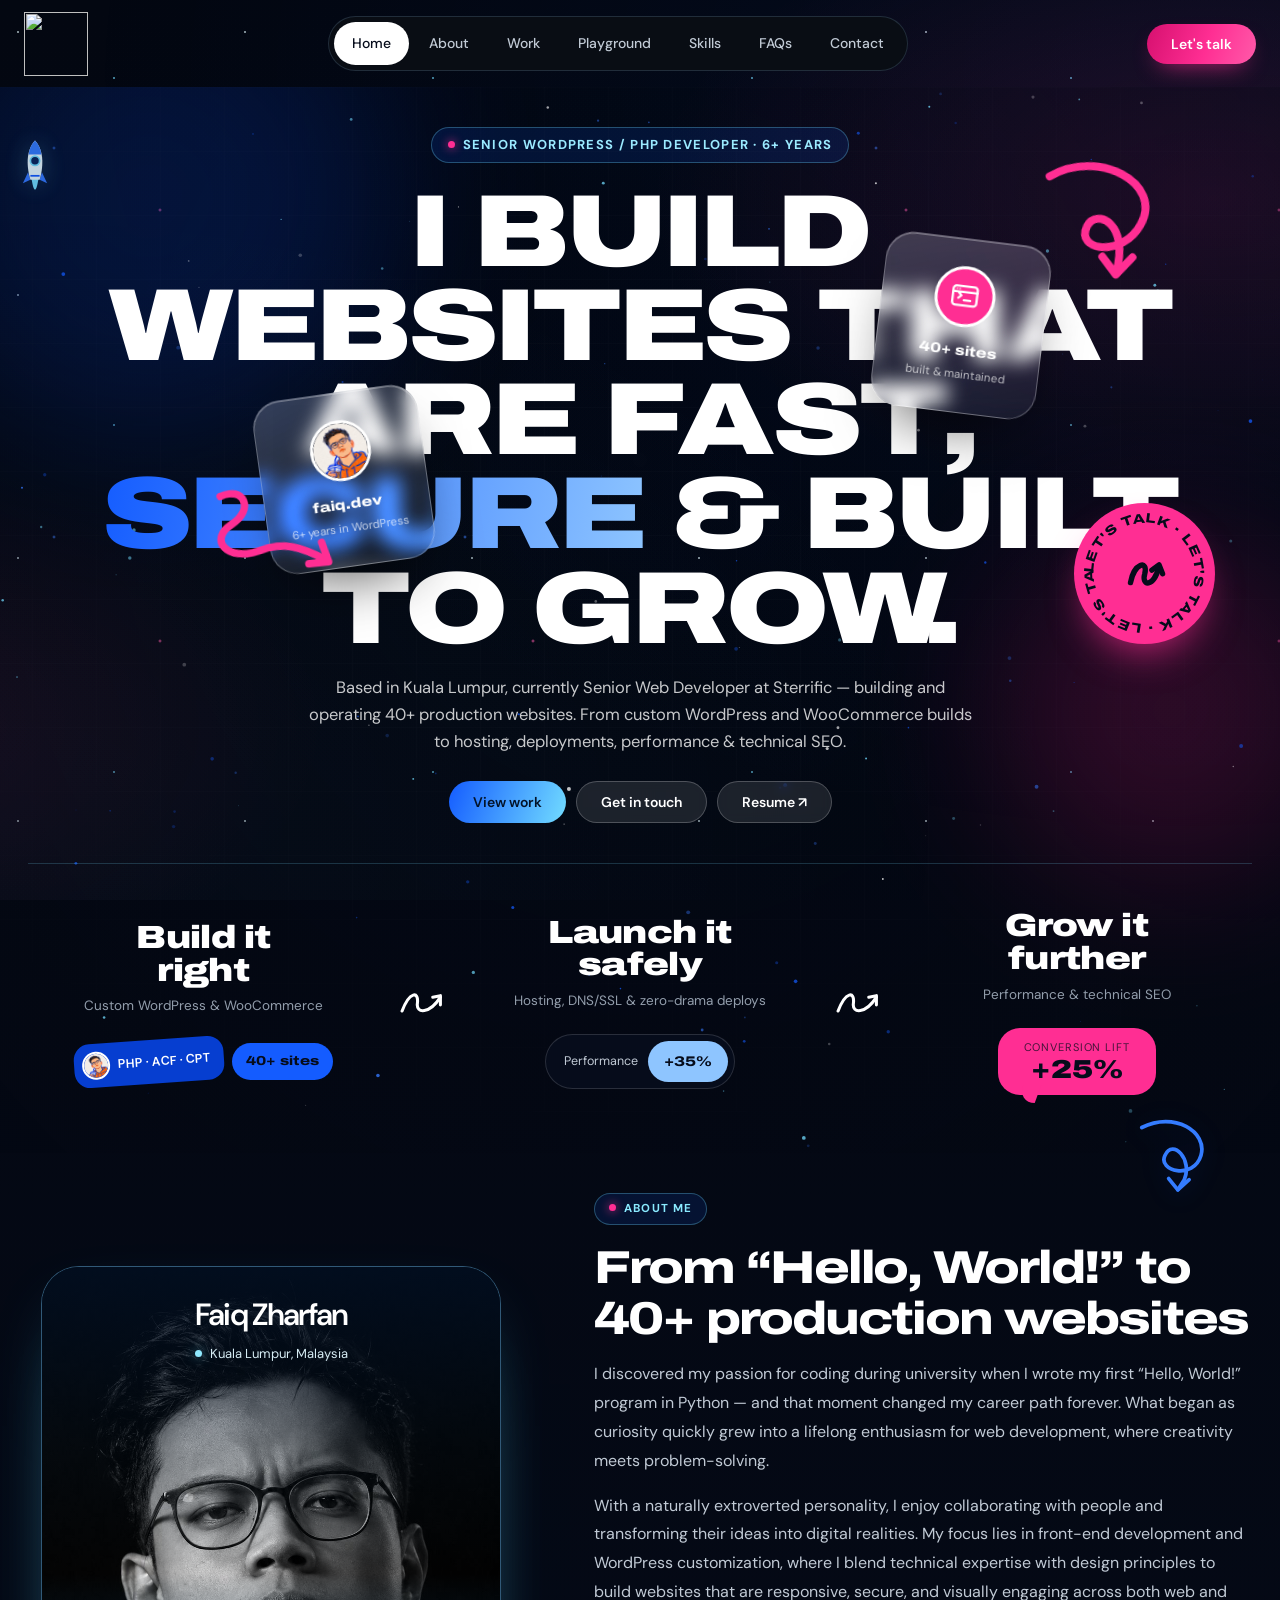
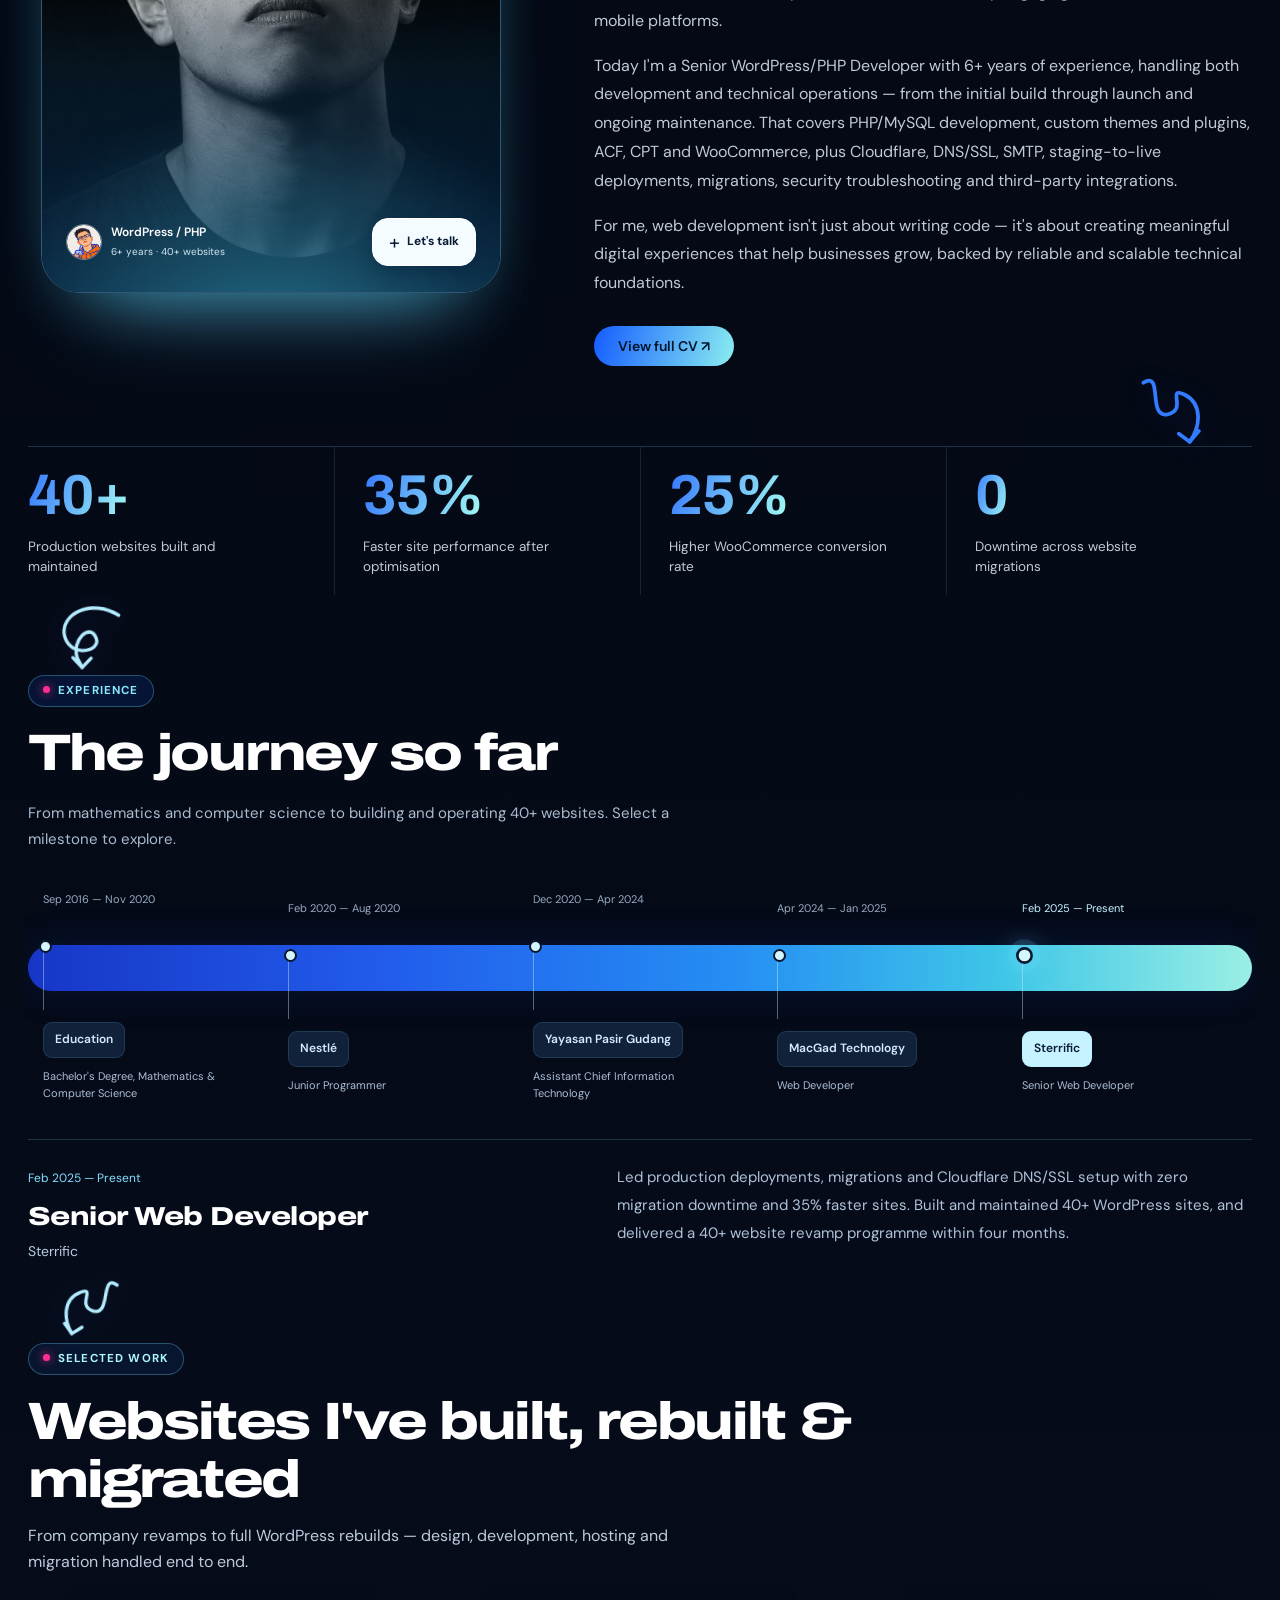
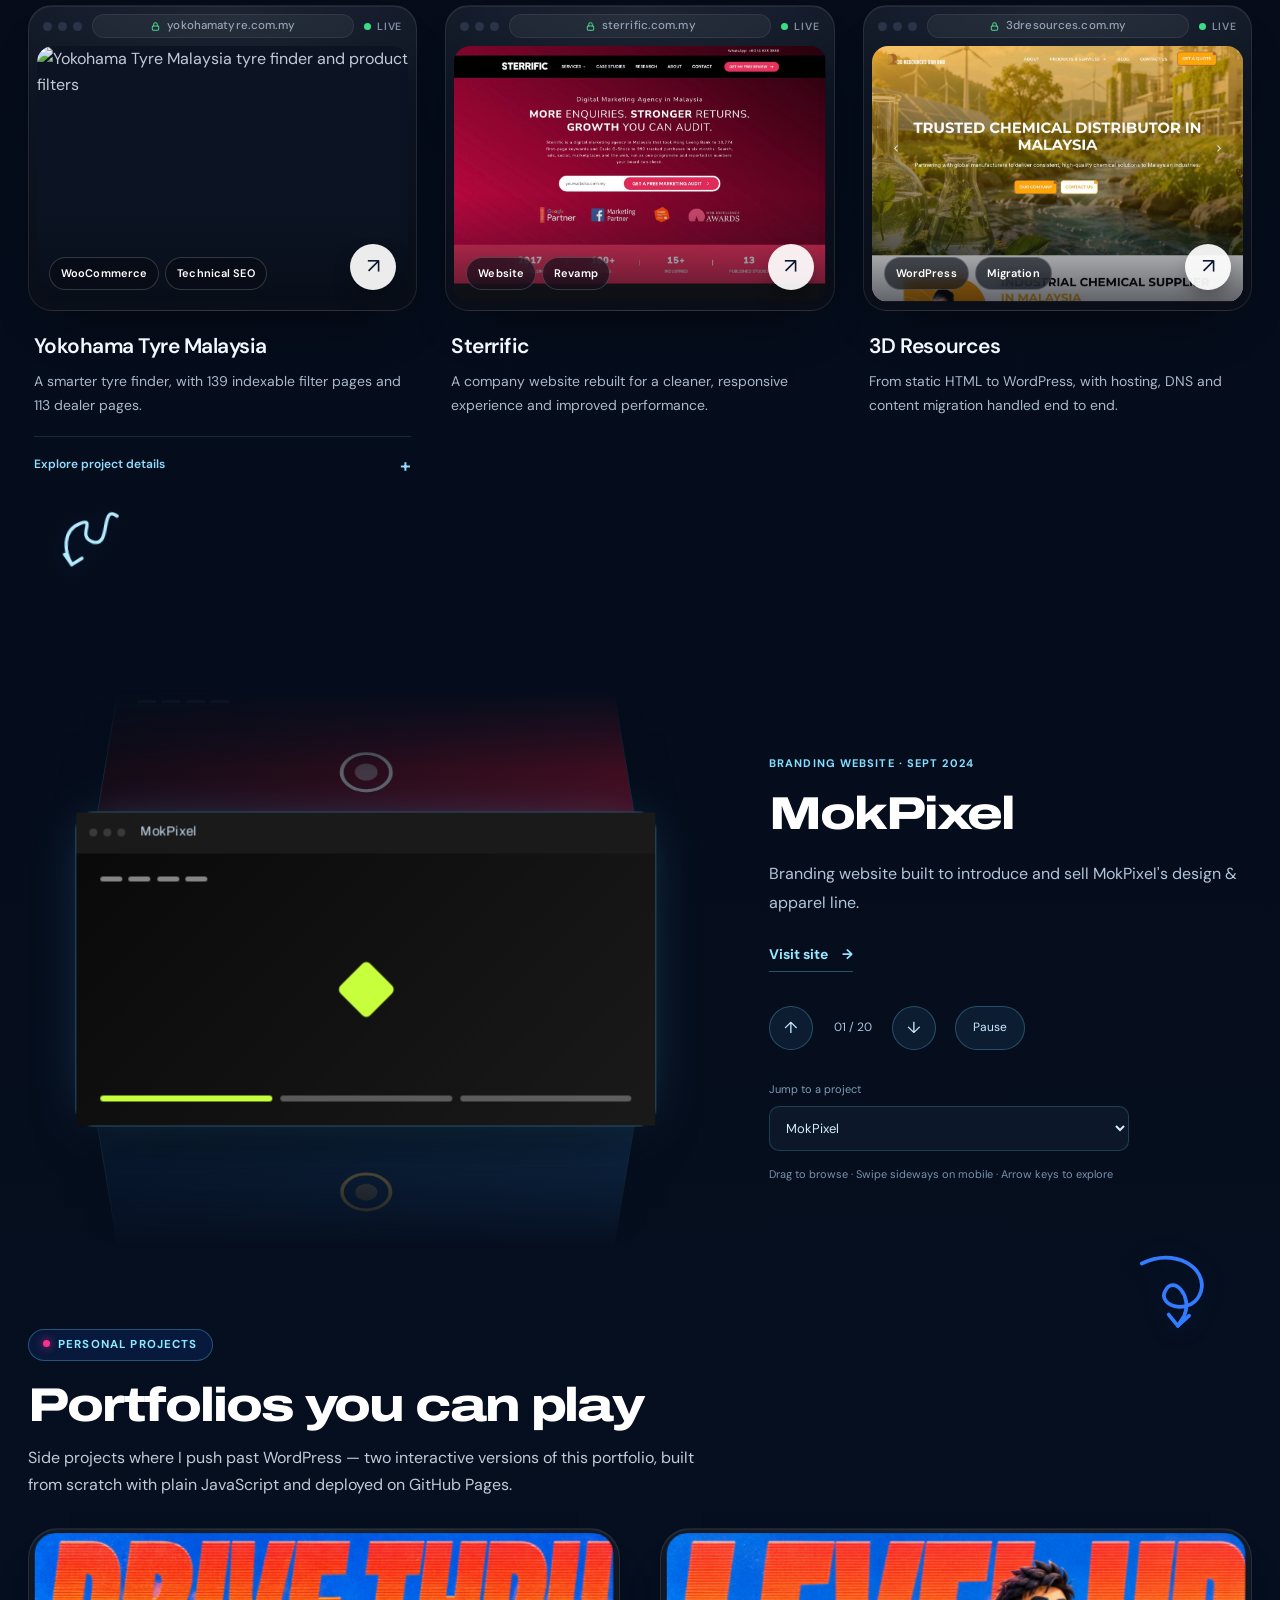
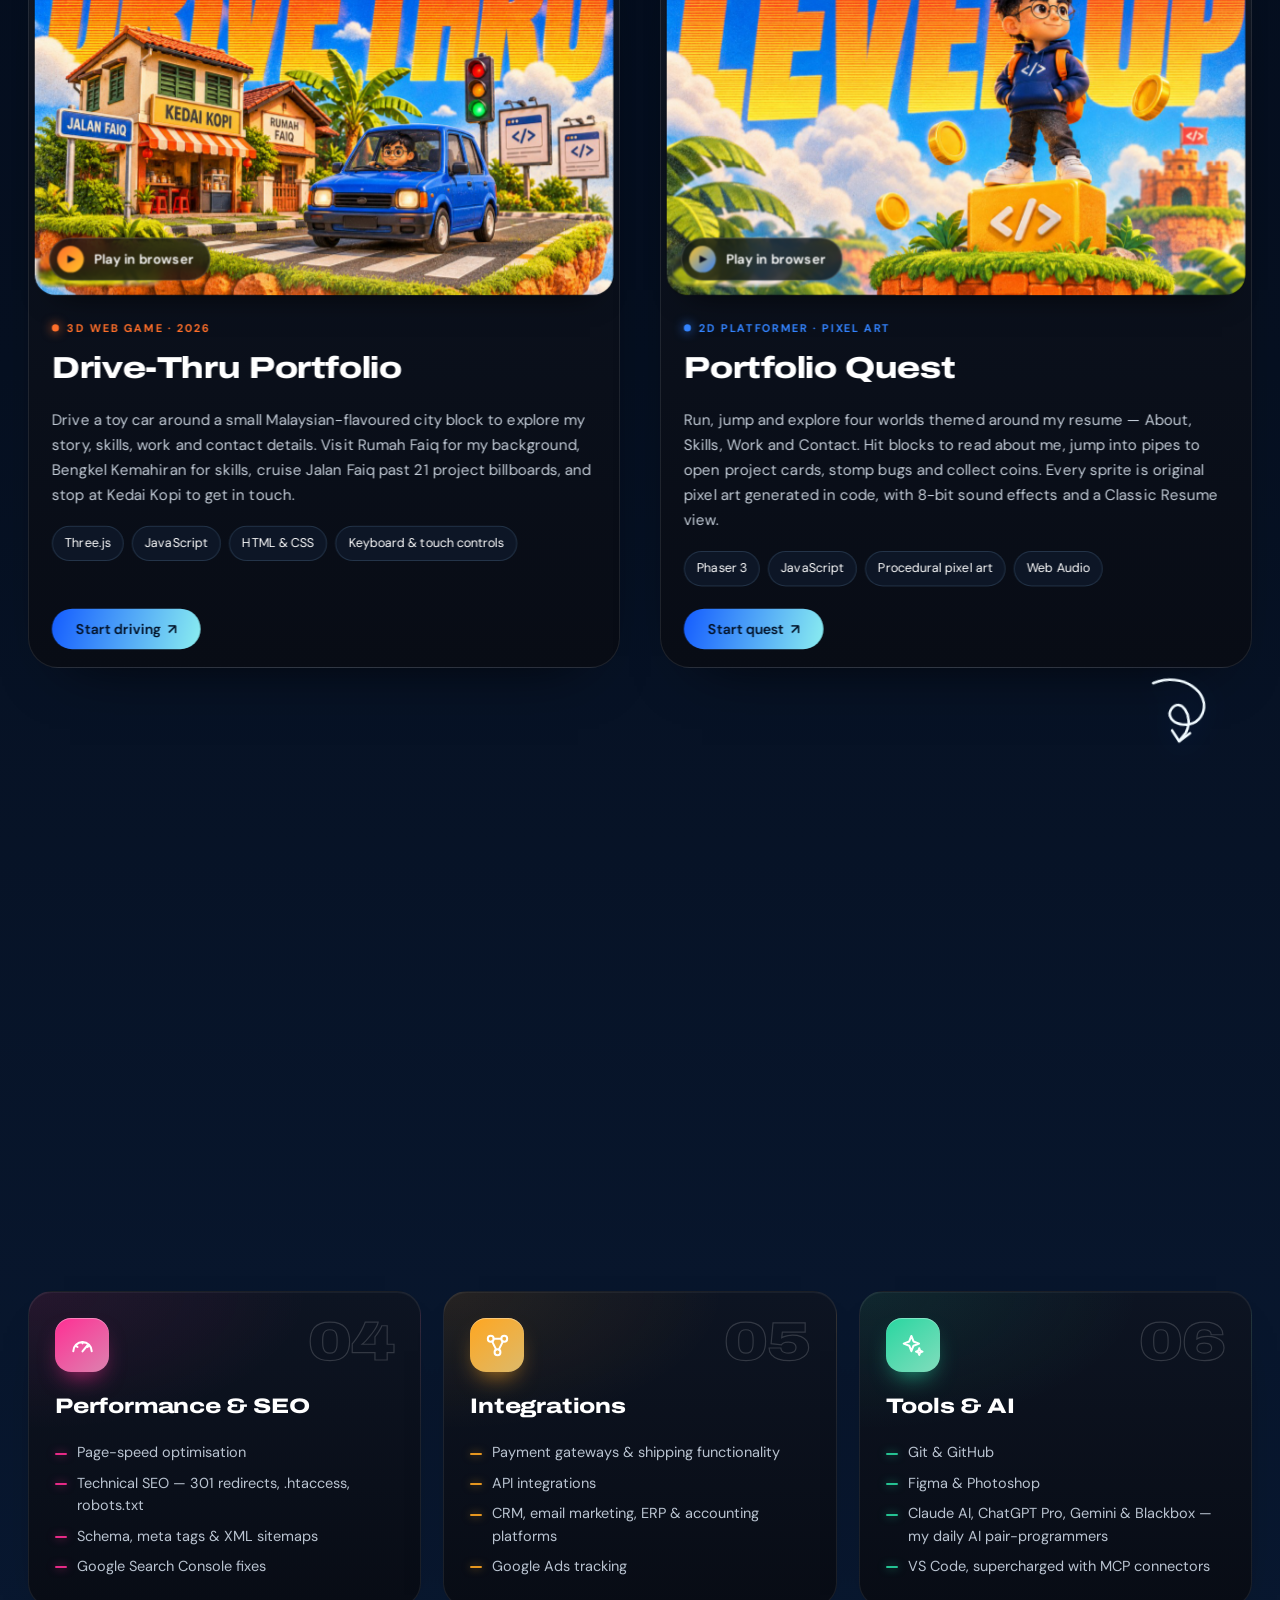
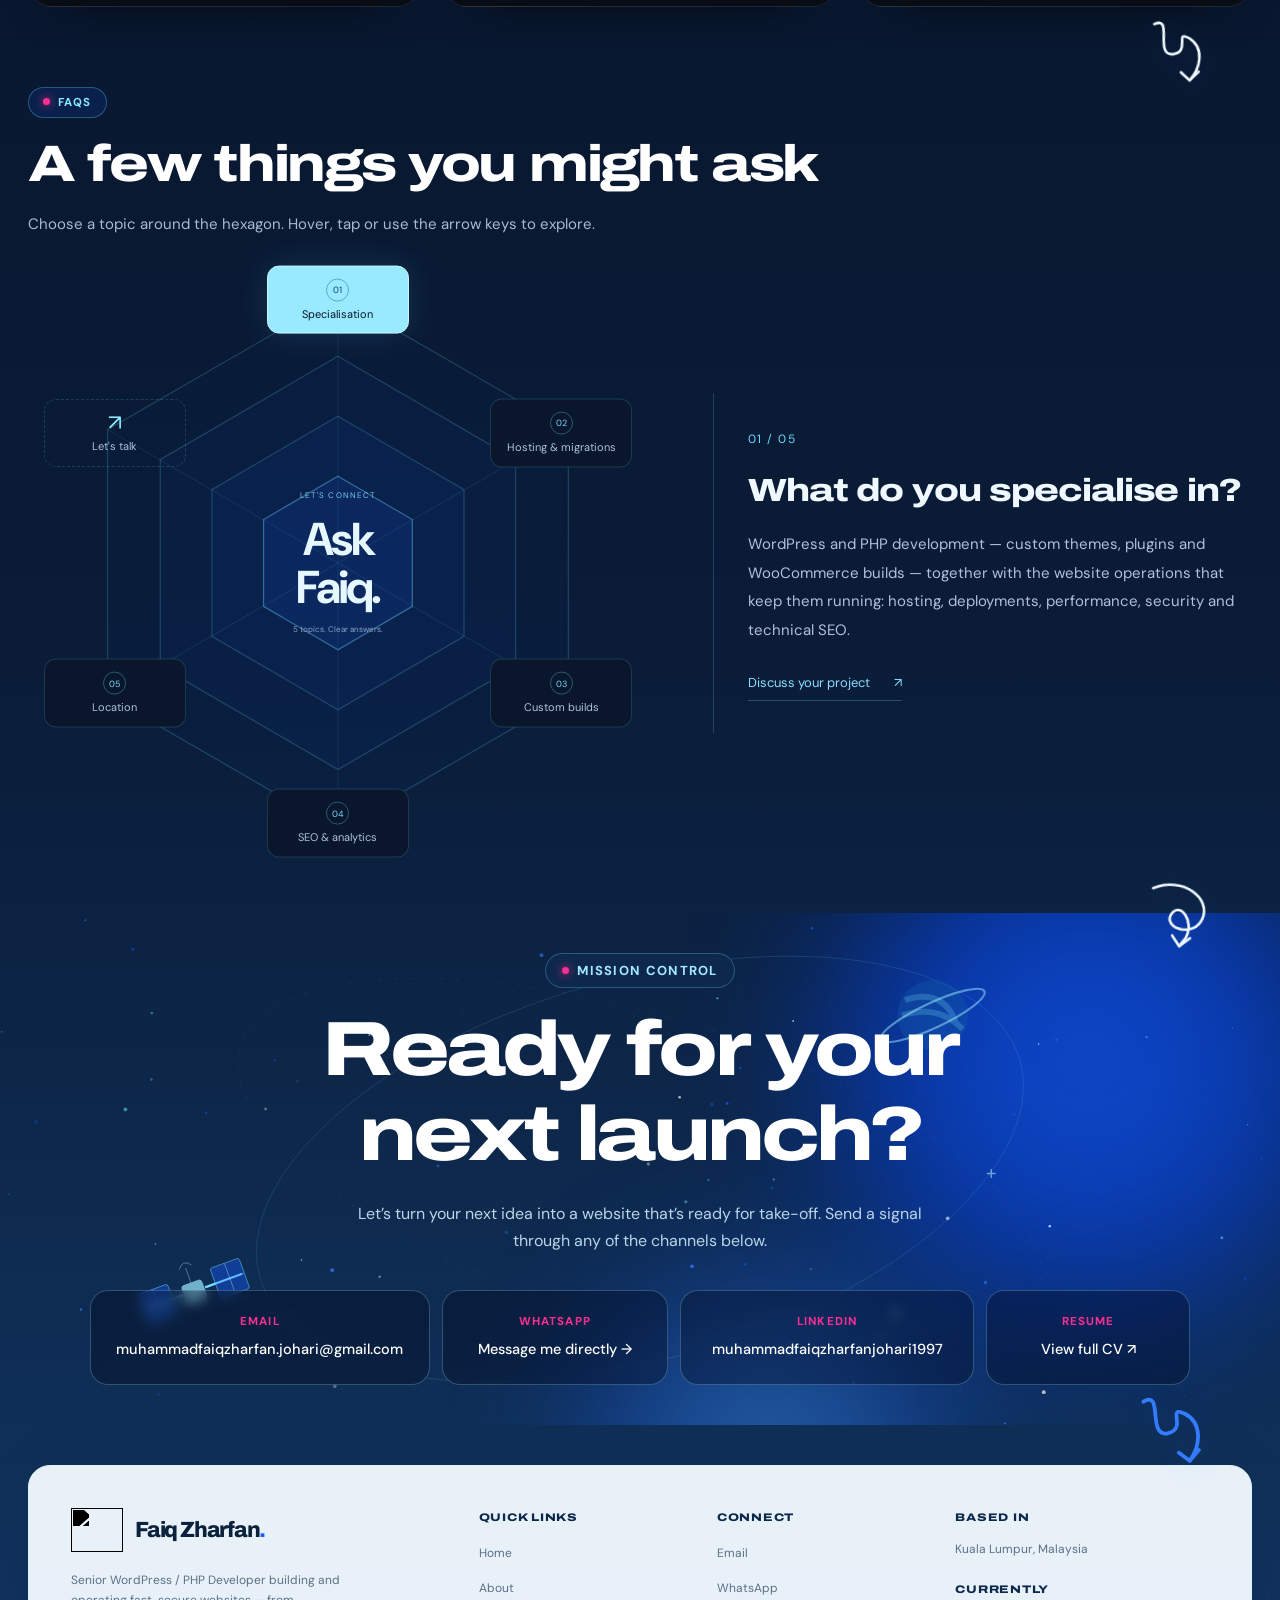
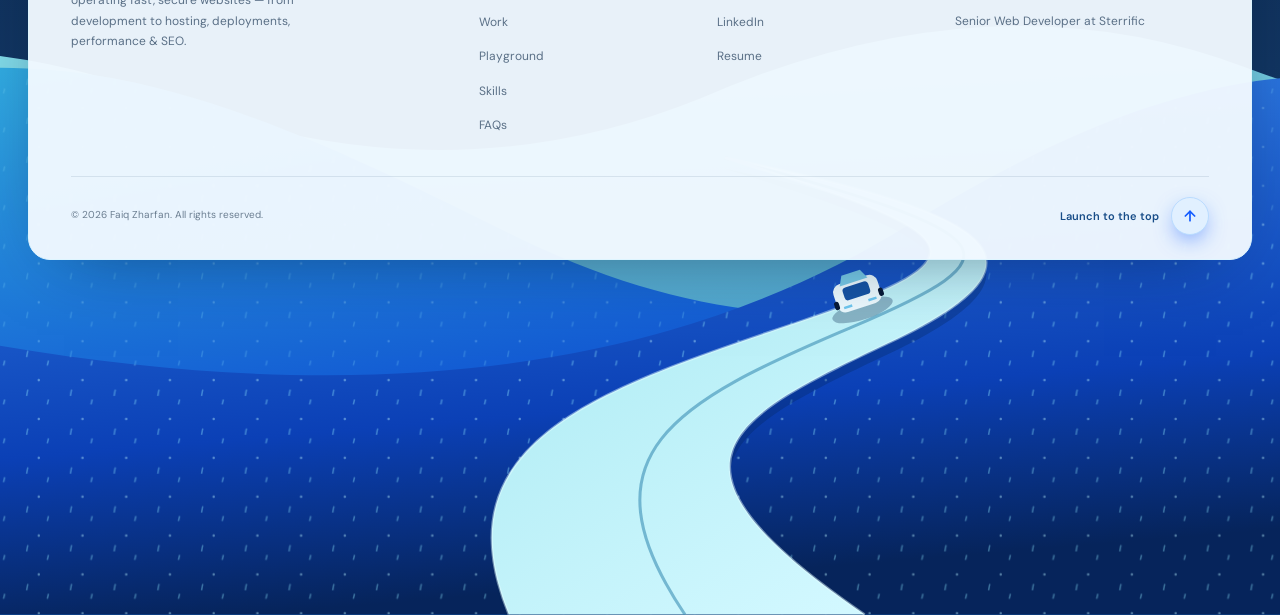
==== index.html @ 32a752af "Live browser cards for the Selected work section" ====
<!DOCTYPE html>
<html lang="en">
<head>
<meta charset="UTF-8">
<meta name="viewport" content="width=device-width, initial-scale=1.0">
<title>Faiq Zharfan — Senior WordPress / PHP Developer</title>
<meta name="description" content="Portfolio of Faiq Zharfan — Senior WordPress / PHP Developer with 6+ years of experience delivering and operating 40+ production websites. WordPress, WooCommerce, hosting, performance & technical SEO.">
<link rel="icon" type="image/png" href="assets/favicon.png?v=5">
<link rel="apple-touch-icon" href="assets/apple-touch-icon.png?v=5">
<link rel="preconnect" href="https://fonts.googleapis.com">
<link rel="preconnect" href="https://fonts.gstatic.com" crossorigin>
<link href="https://fonts.googleapis.com/css2?family=Archivo:wdth,wght@125,700;125,800;125,900&family=DM+Sans:opsz,wght@9..40,400;9..40,500;9..40,600;9..40,700&display=swap" rel="stylesheet">
<link rel="stylesheet" href="style.css?v=20261104-archivo-mobile-gap">
<link rel="stylesheet" href="accent.css?v=20261111-hotpink-bg">
<link rel="stylesheet" href="play-cards.css?v=20261118">
<link rel="stylesheet" href="skill-cards.css?v=20261118">
<link rel="stylesheet" href="work-cards.css?v=20261118">
<script>(function(d){d.classList.add('intro');setTimeout(function(){if(!document.querySelector('.hero-sub.is-split'))d.classList.remove('intro');},4500);})(document.documentElement);</script>
</head>
<body class="cosmic-journey">
<div class="cosmic-sky" aria-hidden="true"><span class="cosmic-stars"></span><span class="cosmic-haze"></span></div>
<div class="journey-rocket" aria-hidden="true"><svg viewBox="0 0 52 100" fill="none"><path class="rocket-flame" d="M20 72Q26 110 32 72" fill="#72dcff"/><path d="M14 61L5 80L18 74M38 61L47 80L34 74" fill="#3579ff"/><path d="M26 6C9 24 12 54 18 74H34C40 54 43 24 26 6Z" fill="#e6f8ff"/><path d="M26 6C19 13 16 22 15 30H37C36 22 33 13 26 6Z" fill="#347cff"/><circle cx="26" cy="41" r="8" fill="#0b2860" stroke="#72dcff" stroke-width="3"/><path d="M18 67H34" stroke="#145cff" stroke-width="3"/></svg></div>

<a class="skip-link" href="#main">Skip to content</a>

<header class="site-header" id="header">
  <div class="shell header-inner">
    <a href="#top" class="logo" aria-label="Faiq Zharfan — home">
      <img src="assets/logo-mark-192.png?v=5" alt="" width="44" height="44">
    </a>
    <nav class="nav" aria-label="Primary">
      <ul class="nav-links" id="navLinks">
        <li><a href="#top" data-nav class="active">Home</a></li>
        <li><a href="#about" data-nav>About</a></li>
        <li><a href="#work" data-nav>Work</a></li>
        <li><a href="#playground" data-nav>Playground</a></li>
        <li><a href="#skills" data-nav>Skills</a></li>
        <li><a href="#faq" data-nav>FAQs</a></li>
        <li><a href="#contact" data-nav>Contact</a></li>
      </ul>
    </nav>
    <a href="#contact" class="btn btn-accent header-cta">Let's talk</a>
    <button class="nav-toggle" id="navToggle" aria-label="Toggle menu" aria-expanded="false" aria-controls="navLinks">
      <span></span><span></span><span></span>
    </button>
  </div>
</header>

<main id="main" class="shell">

  <!-- TOP -->
  <section class="hero" id="top">
    <div class="hero-media" aria-hidden="true">
      <span class="hero-grid"></span>
      <span class="glow g1"></span>
      <span class="glow g2"></span>
      <canvas class="particles" id="particles"></canvas>
    </div>

    <div class="hero-stage">
      <p class="pill pill-accent reveal">Senior WordPress / PHP Developer · 6+ Years</p>
      <h1 class="reveal hero-title" id="heroTitle">
        <span class="hero-title-text">I build websites that are fast, <span class="hl">secure</span> &amp; built to grow.</span>
        <span class="hero-title-fx" aria-hidden="true"></span>
      </h1>

      <!-- decorative: squiggle arrows -->
      <svg class="squiggle sq-1" viewBox="0 0 160 150" aria-hidden="true"><path d="M20 30 C 70 -10, 150 20, 130 70 C 115 110, 60 110, 70 80 C 78 58, 118 70, 110 128"/><path d="M92 112 L110 130 L126 108"/></svg>
      <svg class="squiggle sq-2" viewBox="0 0 170 130" aria-hidden="true"><path d="M30 20 C 60 10, 70 40, 40 55 C 10 70, 30 100, 70 90 C 100 82, 120 90, 150 110"/><path d="M128 112 L152 112 L146 88"/></svg>

      <!-- decorative: glass profile cards -->
      <div class="glass-card gc-1" aria-hidden="true">
        <img src="assets/avatar-circle.png" alt="" width="72" height="72">
        <strong>faiq.dev</strong>
        <span>6+ years in WordPress</span>
      </div>
      <div class="glass-card gc-2" aria-hidden="true">
        <span class="gc-icon">
          <svg viewBox="0 0 24 24"><rect x="2.5" y="4" width="19" height="15" rx="2.5"/><path d="M2.5 8.5h19"/><circle cx="5.5" cy="6.3" r=".6"/><circle cx="7.6" cy="6.3" r=".6"/><path d="M7 13.5l2.2-2.2L7 9.1M11.5 15h5"/></svg>
        </span>
        <strong>40+ sites</strong>
        <span>built &amp; maintained</span>
      </div>

      <!-- rotating badge -->
      <a href="#contact" class="spin-badge" aria-label="Let's talk — go to contact">
        <svg viewBox="0 0 200 200" aria-hidden="true">
          <defs><path id="badgeCircle" d="M100,100 m-72,0 a72,72 0 1,1 144,0 a72,72 0 1,1 -144,0"/></defs>
          <text><textPath href="#badgeCircle">LET'S TALK · LET'S TALK · LET'S TALK ·</textPath></text>
        </svg>
        <svg class="badge-mark" viewBox="0 0 60 60" aria-hidden="true"><path d="M14 40 C 18 18, 34 14, 30 30 C 26 44, 40 46, 46 22"/><path d="M38 26 L46 20 L50 30"/></svg>
      </a>

      <p class="hero-sub reveal">
        Based in Kuala Lumpur, currently Senior Web Developer at Sterrific —
        building and operating 40+ production websites. From custom WordPress
        and WooCommerce builds to hosting, deployments, performance &amp; technical SEO.
      </p>
      <div class="btn-row reveal">
        <a href="#work" class="btn btn-accent">View work</a>
        <a href="#contact" class="btn btn-glass">Get in touch</a>
        <a href="assets/Muhammad_Faiq_Zharfan_Johari_CV_2026.pdf?v=20261104" target="_blank" rel="noopener noreferrer" class="btn btn-glass">Resume ↗</a>
      </div>
    </div>

    <!-- bottom tray: three steps -->
    <div class="hero-tray">
      <article class="tray-card reveal">
        <h3>Build it<br>right</h3>
        <p>Custom WordPress &amp; WooCommerce</p>
        <div class="tray-widget">
          <span class="tw-chip"><img src="assets/avatar-circle.png" alt="" width="28" height="28"> PHP · ACF · CPT</span>
          <span class="tw-pill">40+ sites</span>
        </div>
      </article>
      <svg class="tray-arrow" viewBox="0 0 60 40" aria-hidden="true"><path d="M4 30 C 14 4, 26 4, 24 20 C 22 34, 40 34, 54 12"/><path d="M44 12 L54 10 L54 22"/></svg>
      <article class="tray-card reveal">
        <h3>Launch it<br>safely</h3>
        <p>Hosting, DNS/SSL &amp; zero-drama deploys</p>
        <div class="tray-widget">
          <span class="tw-field"><em>Performance</em><b>+35%</b></span>
        </div>
      </article>
      <svg class="tray-arrow" viewBox="0 0 60 40" aria-hidden="true"><path d="M4 30 C 14 4, 26 4, 24 20 C 22 34, 40 34, 54 12"/><path d="M44 12 L54 10 L54 22"/></svg>
      <article class="tray-card reveal">
        <h3>Grow it<br>further</h3>
        <p>Performance &amp; technical SEO</p>
        <div class="tray-widget">
          <span class="tw-bubble"><em>Conversion lift</em><b>+25%</b></span>
        </div>
      </article>
    </div>
  </section>
  <div class="section-connector connector-0" aria-hidden="true">
    <svg viewBox="0 0 160 150" fill="none" focusable="false">
      <path class="connector-stroke" d="M22 22C82-9 145 30 132 74C118 120 51 103 65 74C80 42 117 82 101 119L89 138"/>
      <path class="connector-head" d="M72 117L89 138L110 119"/>
    </svg>
  </div>

  <!-- ABOUT -->
  <section class="about-row" id="about">
    <div class="about-media profile-portrait reveal">
      <img src="assets/about-photo.jpg" alt="Black and white portrait of Faiq Zharfan wearing glasses" width="900" height="1200" loading="lazy">
      <div class="portrait-heading">
        <h3>Faiq Zharfan</h3>
        <p><span class="portrait-dot" aria-hidden="true"></span>Kuala Lumpur, Malaysia</p>
      </div>
      <div class="portrait-footer">
        <div class="portrait-identity">
          <img src="assets/avatar-circle.png" alt="" width="40" height="40" loading="lazy">
          <div><strong>WordPress / PHP</strong><span>6+ years · 40+ websites</span></div>
        </div>
        <a href="#contact" class="portrait-cta"><span aria-hidden="true">+</span> Let's talk</a>
      </div>
    </div>
    <div class="panel about-panel reveal">
      <p class="pill">About me</p>
      <h2>From <span class="true-focus" id="helloFocus">“Hello, World!”</span> to 40+ production websites</h2>
      <p>
        I discovered my passion for coding during university when I wrote my first
        “Hello, World!” program in Python — and that moment changed my career path
        forever. What began as curiosity quickly grew into a lifelong enthusiasm for
        web development, where creativity meets problem-solving.
      </p>
      <p>
        With a naturally extroverted personality, I enjoy collaborating with people and
        transforming their ideas into digital realities. My focus lies in front-end
        development and WordPress customization, where I blend technical expertise with
        design principles to build websites that are responsive, secure, and visually
        engaging across both web and mobile platforms.
      </p>
      <p>
        Today I'm a Senior WordPress/PHP Developer with 6+ years of experience, handling
        both development and technical operations — from the initial build through launch
        and ongoing maintenance. That covers PHP/MySQL development, custom themes and
        plugins, ACF, CPT and WooCommerce, plus Cloudflare, DNS/SSL, SMTP, staging-to-live
        deployments, migrations, security troubleshooting and third-party integrations.
      </p>
      <p>
        For me, web development isn't just about writing code — it's about creating
        meaningful digital experiences that help businesses grow, backed by reliable and
        scalable technical foundations.
      </p>
      <a href="assets/Muhammad_Faiq_Zharfan_Johari_CV_2026.pdf?v=20261104" target="_blank" rel="noopener noreferrer" class="btn btn-ink">View full CV ↗</a>
    </div>
  </section>
  <div class="section-connector connector-0" aria-hidden="true">
    <svg viewBox="0 0 160 150" fill="none" focusable="false">
      <path class="connector-stroke" d="M25 26C63 3 31 92 70 85C108 77 67 33 101 48C136 65 131 109 111 136"/>
      <path class="connector-head" d="M91 121L111 136L128 116"/>
    </svg>
  </div>

  <!-- STATS -->
  <section class="stats" aria-label="At a glance">
    <div class="stat reveal"><strong>40+</strong><span>Production websites built and maintained</span></div>
    <div class="stat reveal"><strong>35%</strong><span>Faster site performance after optimisation</span></div>
    <div class="stat reveal"><strong>25%</strong><span>Higher WooCommerce conversion rate</span></div>
    <div class="stat reveal"><strong>0</strong><span>Downtime across website migrations</span></div>
  </section>
  <div class="section-connector connector-1" aria-hidden="true">
    <svg viewBox="0 0 160 150" fill="none" focusable="false">
      <path class="connector-stroke" d="M22 22C82-9 145 30 132 74C118 120 51 103 65 74C80 42 117 82 101 119L89 138"/>
      <path class="connector-head" d="M72 117L89 138L110 119"/>
    </svg>
  </div>

  <!-- EXPERIENCE -->
  <section class="panel tone-blue" id="experience">
    <p class="pill reveal">Experience</p>
    <h2 class="reveal">The journey so far</h2>
    <p class="career-intro">From mathematics and computer science to building and operating 40+ websites. Select a milestone to explore.</p>
    <div class="career-scroll"><div class="career-track" role="tablist" aria-label="Career timeline">
    <button type="button" class="career-stop" id="career-tab-0" role="tab" aria-selected="false" aria-controls="career-panel-0" tabindex="-1"><span class="career-date">Sep 2016 — Nov 2020</span><span class="career-node" aria-hidden="true"></span><span class="career-company">Education</span><span class="career-role">Bachelor's Degree, Mathematics &amp; Computer Science</span></button>
<button type="button" class="career-stop" id="career-tab-1" role="tab" aria-selected="false" aria-controls="career-panel-1" tabindex="-1"><span class="career-date">Feb 2020 — Aug 2020</span><span class="career-node" aria-hidden="true"></span><span class="career-company">Nestlé</span><span class="career-role">Junior Programmer</span></button>
<button type="button" class="career-stop" id="career-tab-2" role="tab" aria-selected="false" aria-controls="career-panel-2" tabindex="-1"><span class="career-date">Dec 2020 — Apr 2024</span><span class="career-node" aria-hidden="true"></span><span class="career-company">Yayasan Pasir Gudang</span><span class="career-role">Assistant Chief Information Technology</span></button>
<button type="button" class="career-stop" id="career-tab-3" role="tab" aria-selected="false" aria-controls="career-panel-3" tabindex="-1"><span class="career-date">Apr 2024 — Jan 2025</span><span class="career-node" aria-hidden="true"></span><span class="career-company">MacGad Technology</span><span class="career-role">Web Developer</span></button>
<button type="button" class="career-stop is-active" id="career-tab-4" role="tab" aria-selected="true" aria-controls="career-panel-4" tabindex="0"><span class="career-date">Feb 2025 — Present</span><span class="career-node" aria-hidden="true"></span><span class="career-company">Sterrific</span><span class="career-role">Senior Web Developer</span></button>
    </div></div>
    <div class="career-panels"><div class="career-detail" role="tabpanel" id="career-panel-0" aria-labelledby="career-tab-0" tabindex="0" hidden><div><span class="career-detail-date">Sep 2016 — Nov 2020</span><h3>Bachelor's Degree, Mathematics &amp; Computer Science</h3><p class="career-org">Universiti Malaysia Sabah</p></div><p class="career-description">CGPA 3.5</p></div>
<div class="career-detail" role="tabpanel" id="career-panel-1" aria-labelledby="career-tab-1" tabindex="0" hidden><div><span class="career-detail-date">Feb 2020 — Aug 2020</span><h3>Junior Programmer</h3><p class="career-org">Nestlé</p></div><p class="career-description">Built the first paperless e-form system for two Nestlé factories using PowerApps, Power BI and SharePoint. DMAIC White Belt certified.</p></div>
<div class="career-detail" role="tabpanel" id="career-panel-2" aria-labelledby="career-tab-2" tabindex="0" hidden><div><span class="career-detail-date">Dec 2020 — Apr 2024</span><h3>Assistant Chief Information Technology</h3><p class="career-org">Yayasan Pasir Gudang</p></div><p class="career-description">Developed and maintained the organisation's custom WordPress platform, and increased social media engagement by 50% through digital campaigns.</p></div>
<div class="career-detail" role="tabpanel" id="career-panel-3" aria-labelledby="career-tab-3" tabindex="0" hidden><div><span class="career-detail-date">Apr 2024 — Jan 2025</span><h3>Web Developer</h3><p class="career-org">MacGad Technology Sdn Bhd</p></div><p class="career-description">Improved WordPress site performance by 30%. Delivered production websites for Revor Mattress, MUVATA Auto Parts and Hyperack.</p></div>
<div class="career-detail" role="tabpanel" id="career-panel-4" aria-labelledby="career-tab-4" tabindex="0"><div><span class="career-detail-date">Feb 2025 — Present</span><h3>Senior Web Developer</h3><p class="career-org">Sterrific</p></div><p class="career-description">Led production deployments, migrations and Cloudflare DNS/SSL setup with zero migration downtime and 35% faster sites. Built and maintained 40+ WordPress sites, and delivered a 40+ website revamp programme within four months.</p></div></div>
  </section>
  <div class="section-connector connector-1" aria-hidden="true">
    <svg viewBox="0 0 160 150" fill="none" focusable="false">
      <path class="connector-stroke" d="M25 26C63 3 31 92 70 85C108 77 67 33 101 48C136 65 131 109 111 136"/>
      <path class="connector-head" d="M91 121L111 136L128 116"/>
    </svg>
  </div>

  <!-- WORK -->
  <section class="panel" id="work">
    <p class="pill reveal">Selected work</p>
    <h2 class="reveal">Websites I've built, rebuilt &amp; migrated</h2>
    <p class="lead reveal">From company revamps to full WordPress rebuilds — design, development, hosting and migration handled end to end.</p>
    <div class="selected-grid">
      <article class="selected-project sel--yokohama reveal">
        <a class="selected-media" href="https://yokohamatyre.com.my/products/" target="_blank" rel="noopener noreferrer" aria-label="Visit Yokohama Tyre Malaysia">
          <span class="sel-bar" aria-hidden="true"><span class="sel-dots"><i></i><i></i><i></i></span><span class="sel-url"><svg viewBox="0 0 24 24" fill="none" stroke="currentColor" stroke-width="2.2" stroke-linecap="round" stroke-linejoin="round"><rect x="5" y="11" width="14" height="9" rx="2"/><path d="M8 11V8a4 4 0 0 1 8 0v3"/></svg>yokohamatyre.com.my</span><span class="sel-live"><i></i>Live</span></span>
          <div class="selected-photo"><img src="assets/projects/yokohama.jpg" alt="Yokohama Tyre Malaysia tyre finder and product filters" loading="lazy"></div>
          <span class="selected-tags"><span>WooCommerce</span><span>Technical SEO</span></span>
          <span class="selected-arrow" aria-hidden="true">↗</span>
        </a>
        <div class="selected-caption"><h3><a href="https://yokohamatyre.com.my/products/" target="_blank" rel="noopener noreferrer">Yokohama Tyre Malaysia</a></h3><p>A smarter tyre finder, with 139 indexable filter pages and 113 dealer pages.</p></div>
        <details class="selected-details"><summary>Explore project details <span aria-hidden="true">+</span></summary><div><p>An SEO-driven tyre finder for Yokohama's WooCommerce site. Every filter choice — vehicle type, car brand, car model, rim size or tyre size — becomes its own indexable page with a clean URL, unique on-page content, FAQs, title and meta tags, and self-referencing canonicals. All inside a sticky, mobile-responsive finder that stays on brand.</p><ul class="wide-points">
            <li><strong>139</strong> filter-based landing pages with their own content &amp; FAQs</li>
            <li><strong>113</strong> dealer &amp; store pages built from one custom template</li>
            <li>Staging-to-live migration, meta tag optimisation &amp; product attribute mapping</li>
            <li>New pages ranking on <strong>Google page 1</strong> within days of indexing</li>
          </ul></div></details>
      </article>
      <article class="selected-project sel--sterrific reveal">
        <a class="selected-media" href="https://www.sterrific.com.my/" target="_blank" rel="noopener noreferrer" aria-label="Visit Sterrific">
          <span class="sel-bar" aria-hidden="true"><span class="sel-dots"><i></i><i></i><i></i></span><span class="sel-url"><svg viewBox="0 0 24 24" fill="none" stroke="currentColor" stroke-width="2.2" stroke-linecap="round" stroke-linejoin="round"><rect x="5" y="11" width="14" height="9" rx="2"/><path d="M8 11V8a4 4 0 0 1 8 0v3"/></svg>sterrific.com.my</span><span class="sel-live"><i></i>Live</span></span>
          <div class="selected-photo"><img src="assets/projects/sterrific.png" alt="Sterrific homepage" loading="lazy"></div>
          <span class="selected-tags"><span>Website</span><span>Revamp</span></span>
          <span class="selected-arrow" aria-hidden="true">↗</span>
        </a>
        <div class="selected-caption"><h3><a href="https://www.sterrific.com.my/" target="_blank" rel="noopener noreferrer">Sterrific</a></h3><p>A company website rebuilt for a cleaner, responsive experience and improved performance.</p></div>
      </article>
      <article class="selected-project sel--3dres reveal">
        <a class="selected-media" href="https://www.3dresources.com.my/" target="_blank" rel="noopener noreferrer" aria-label="Visit 3D Resources">
          <span class="sel-bar" aria-hidden="true"><span class="sel-dots"><i></i><i></i><i></i></span><span class="sel-url"><svg viewBox="0 0 24 24" fill="none" stroke="currentColor" stroke-width="2.2" stroke-linecap="round" stroke-linejoin="round"><rect x="5" y="11" width="14" height="9" rx="2"/><path d="M8 11V8a4 4 0 0 1 8 0v3"/></svg>3dresources.com.my</span><span class="sel-live"><i></i>Live</span></span>
          <div class="selected-photo"><img src="assets/projects/3dresources.png" alt="3D Resources homepage" loading="lazy"></div>
          <span class="selected-tags"><span>WordPress</span><span>Migration</span></span>
          <span class="selected-arrow" aria-hidden="true">↗</span>
        </a>
        <div class="selected-caption"><h3><a href="https://www.3dresources.com.my/" target="_blank" rel="noopener noreferrer">3D Resources</a></h3><p>From static HTML to WordPress, with hosting, DNS and content migration handled end to end.</p></div>
      </article>
    </div>
  </section>
  <div class="section-connector connector-1" aria-hidden="true">
    <svg viewBox="0 0 160 150" fill="none" focusable="false">
      <path class="connector-stroke" d="M25 26C63 3 31 92 70 85C108 77 67 33 101 48C136 65 131 109 111 136"/>
      <path class="connector-head" d="M91 121L111 136L128 116"/>
    </svg>
  </div>

  <!-- MORE-WORK -->
  <section class="panel" id="more-work">
    <div class="panel-head">
      <div>
        <p class="pill reveal">More projects</p>
        <h2 class="reveal">Client websites &amp; landing pages</h2>
      </div>
      <a href="#contact" class="btn btn-soft reveal">Start a project</a>
    </div>
    <div class="project-grid">
        <!-- 03 -->
        <article class="project-card reveal">
          <div class="mockup" style="--mock-a:#0a0a0a; --mock-b:#1a1a1a;">
            <div class="mockup-chrome"><span class="dot"></span><span class="dot"></span><span class="dot"></span><span class="mockup-title">MokPixel</span></div>
            <div class="mockup-screen">
              <div class="mockup-nav"><span></span><span></span><span></span><span></span></div>
              <div class="mockup-hero"><span class="mockup-icon icon-tag" style="--icon-color:#c8ff3d;"></span></div>
              <div class="mockup-bars"><span style="background:#c8ff3d;"></span><span></span><span></span></div>
            </div>
          </div>
          <div class="project-body">
            <p class="project-tag">Branding Website · Sept 2024</p>
            <h3>MokPixel</h3>
            <p class="project-desc">Branding website built to introduce and sell MokPixel's design &amp; apparel line.</p>
            <a href="https://mokinho.github.io/mokpixel/" target="_blank" rel="noopener noreferrer" class="project-link">Visit site <span class="arrow">→</span></a>
          </div>
        </article>

        <!-- 04 -->
        <article class="project-card reveal">
          <div class="mockup" style="--mock-a:#0b2340; --mock-b:#1c4f82;">
            <div class="mockup-chrome"><span class="dot"></span><span class="dot"></span><span class="dot"></span><span class="mockup-title">Dr. Finance</span></div>
            <div class="mockup-screen">
              <div class="mockup-nav"><span></span><span></span><span></span><span></span></div>
              <div class="mockup-hero"><span class="mockup-icon icon-coin" style="--icon-color:#e8c766;"></span></div>
              <div class="mockup-bars"><span></span><span></span><span></span></div>
            </div>
          </div>
          <div class="project-body">
            <p class="project-tag">Landing Page · Sept 2024</p>
            <h3>Dr. Finance</h3>
            <p class="project-desc">Landing page for a licensed money lender, built for clarity and lead conversion.</p>
          </div>
        </article>

        <!-- 05 -->
        <article class="project-card reveal">
          <div class="mockup" style="--mock-a:#073b3a; --mock-b:#0e7c74;">
            <div class="mockup-chrome"><span class="dot"></span><span class="dot"></span><span class="dot"></span><span class="mockup-title">iOS Credit</span></div>
            <div class="mockup-screen">
              <div class="mockup-nav"><span></span><span></span><span></span><span></span></div>
              <div class="mockup-hero"><span class="mockup-icon icon-coin" style="--icon-color:#eafaf6;"></span></div>
              <div class="mockup-bars"><span></span><span></span><span></span></div>
            </div>
          </div>
          <div class="project-body">
            <p class="project-tag">Website · Sept 2024</p>
            <h3>iOS Credit</h3>
            <p class="project-desc">Full website for a licensed money lender, covering services, eligibility and application flow.</p>
            <a href="https://www.my-ios.com.my/" target="_blank" rel="noopener noreferrer" class="project-link">Visit site <span class="arrow">→</span></a>
          </div>
        </article>

        <!-- 06 -->
        <article class="project-card reveal">
          <div class="mockup" style="--mock-a:#5a2c0c; --mock-b:#d97a2b;">
            <div class="mockup-chrome"><span class="dot"></span><span class="dot"></span><span class="dot"></span><span class="mockup-title">Yayasan Pasir Gudang</span></div>
            <div class="mockup-screen">
              <div class="mockup-nav"><span></span><span></span><span></span><span></span></div>
              <div class="mockup-hero"><span class="mockup-icon icon-people" style="--icon-color:#fff2e0;"></span></div>
              <div class="mockup-bars"><span></span><span></span><span></span></div>
            </div>
          </div>
          <div class="project-body">
            <p class="project-tag">NGO Website · Sept 2024</p>
            <h3>Yayasan Pasir Gudang</h3>
            <p class="project-desc">Website for the foundation, built while serving as their Web Developer &amp; Assistant Chief IT.</p>
            <a href="https://yayasanpasirgudang.org.my/" target="_blank" rel="noopener noreferrer" class="project-link">Visit site <span class="arrow">→</span></a>
          </div>
        </article>

        <!-- 07 -->
        <article class="project-card reveal">
          <div class="mockup" style="--mock-a:#0c2410; --mock-b:#2f6b1f;">
            <div class="mockup-chrome"><span class="dot"></span><span class="dot"></span><span class="dot"></span><span class="mockup-title">Easyparts Autozone</span></div>
            <div class="mockup-screen">
              <div class="mockup-nav"><span></span><span></span><span></span><span></span></div>
              <div class="mockup-hero"><span class="mockup-icon icon-car" style="--icon-color:#e8c766;"></span></div>
              <div class="mockup-bars"><span style="background:#e8c766;"></span><span></span><span></span></div>
            </div>
          </div>
          <div class="project-body">
            <p class="project-tag">Auto Parts Website · Aug 2024</p>
            <h3>Easyparts Autozone</h3>
            <p class="project-desc">Website for an auto parts retailer, showcasing vehicles, parts catalogue and services.</p>
            <a href="https://www.autozone.my/" target="_blank" rel="noopener noreferrer" class="project-link">Visit site <span class="arrow">→</span></a>
          </div>
        </article>

        <!-- 08 -->
        <article class="project-card reveal">
          <div class="mockup" style="--mock-a:#0a2a3a; --mock-b:#16607a;">
            <div class="mockup-chrome"><span class="dot"></span><span class="dot"></span><span class="dot"></span><span class="mockup-title">BestLoanKLSelangor</span></div>
            <div class="mockup-screen">
              <div class="mockup-nav"><span></span><span></span><span></span><span></span></div>
              <div class="mockup-hero"><span class="mockup-icon icon-coin" style="--icon-color:#dff4ff;"></span></div>
              <div class="mockup-bars"><span></span><span></span><span></span></div>
            </div>
          </div>
          <div class="project-body">
            <p class="project-tag">Landing Page · Aug 2024</p>
            <h3>BestLoanKLSelangor</h3>
            <p class="project-desc">Landing page for a licensed money lender serving the KL &amp; Selangor area.</p>
            <a href="https://bestloanklselangor.my/" target="_blank" rel="noopener noreferrer" class="project-link">Visit site <span class="arrow">→</span></a>
          </div>
        </article>

        <!-- 09 -->
        <article class="project-card reveal">
          <div class="mockup" style="--mock-a:#1a1a1a; --mock-b:#3a3a3a;">
            <div class="mockup-chrome"><span class="dot"></span><span class="dot"></span><span class="dot"></span><span class="mockup-title">JCS Design</span></div>
            <div class="mockup-screen">
              <div class="mockup-nav"><span></span><span></span><span></span><span></span></div>
              <div class="mockup-hero"><span class="mockup-icon icon-building" style="--icon-color:#f4f4f0;"></span></div>
              <div class="mockup-bars"><span></span><span></span><span></span></div>
            </div>
          </div>
          <div class="project-body">
            <p class="project-tag">Architect Website · Aug 2024</p>
            <h3>JCS Design</h3>
            <p class="project-desc">Minimal, image-led website for an architecture firm — built to let the work speak first.</p>
            <a href="https://jcsdesign.com.my/" target="_blank" rel="noopener noreferrer" class="project-link">Visit site <span class="arrow">→</span></a>
          </div>
        </article>

        <!-- 10 -->
        <article class="project-card reveal">
          <div class="mockup" style="--mock-a:#241b3a; --mock-b:#4a3d7a;">
            <div class="mockup-chrome"><span class="dot"></span><span class="dot"></span><span class="dot"></span><span class="mockup-title">Revor Malaysia</span></div>
            <div class="mockup-screen">
              <div class="mockup-nav"><span></span><span></span><span></span><span></span></div>
              <div class="mockup-hero"><span class="mockup-icon icon-moon" style="--icon-color:#eae6ff;"></span></div>
              <div class="mockup-bars"><span></span><span></span><span></span></div>
            </div>
          </div>
          <div class="project-body">
            <p class="project-tag">Mattress Website · Aug 2024</p>
            <h3>Revor Malaysia</h3>
            <p class="project-desc">E-commerce style website for a mattress brand, designed around comfort and calm.</p>
          </div>
        </article>

        <!-- 11 -->
        <article class="project-card reveal">
          <div class="mockup" style="--mock-a:#1f1147; --mock-b:#3a2a7a;">
            <div class="mockup-chrome"><span class="dot"></span><span class="dot"></span><span class="dot"></span><span class="mockup-title">Hyperack</span></div>
            <div class="mockup-screen">
              <div class="mockup-nav"><span></span><span></span><span></span><span></span></div>
              <div class="mockup-hero"><span class="mockup-icon icon-rack" style="--icon-color:#f5b400;"></span></div>
              <div class="mockup-bars"><span style="background:#f5b400;"></span><span></span><span></span></div>
            </div>
          </div>
          <div class="project-body">
            <p class="project-tag">Website + Shop · Aug 2024</p>
            <h3>Hyperack</h3>
            <p class="project-desc">Full website and online shop for an industrial racking &amp; storage systems company.</p>
            <a href="https://hyperack.com.my/" target="_blank" rel="noopener noreferrer" class="project-link">Visit site <span class="arrow">→</span></a>
          </div>
        </article>

        <!-- 12 -->
        <article class="project-card reveal">
          <div class="mockup" style="--mock-a:#041c2c; --mock-b:#0d6efd;">
            <div class="mockup-chrome"><span class="dot"></span><span class="dot"></span><span class="dot"></span><span class="mockup-title">MacGad Technology</span></div>
            <div class="mockup-screen">
              <div class="mockup-nav"><span></span><span></span><span></span><span></span></div>
              <div class="mockup-hero"><span class="mockup-icon icon-chart" style="--icon-color:#bfe4ff;"></span></div>
              <div class="mockup-bars"><span></span><span></span><span></span></div>
            </div>
          </div>
          <div class="project-body">
            <p class="project-tag">Website + SEO · Aug 2024</p>
            <h3>MacGad Technology</h3>
            <p class="project-desc">Company website built alongside Google Ads &amp; SEO work while at MacGad Technology.</p>
            <a href="https://www.macgad.com/" target="_blank" rel="noopener noreferrer" class="project-link">Visit site <span class="arrow">→</span></a>
          </div>
        </article>

        <!-- 13 -->
        <article class="project-card reveal">
          <div class="mockup" style="--mock-a:#0a2540; --mock-b:#1f5f9e;">
            <div class="mockup-chrome"><span class="dot"></span><span class="dot"></span><span class="dot"></span><span class="mockup-title">E-Finance Capital</span></div>
            <div class="mockup-screen">
              <div class="mockup-nav"><span></span><span></span><span></span><span></span></div>
              <div class="mockup-hero"><span class="mockup-icon icon-coin" style="--icon-color:#cfe8ff;"></span></div>
              <div class="mockup-bars"><span></span><span></span><span></span></div>
            </div>
          </div>
          <div class="project-body">
            <p class="project-tag">Web Development &amp; Design</p>
            <h3>E-Finance Capital</h3>
            <p class="project-desc">Website for a licensed money lender offering personal, business and collateral-based financing — built for trust and clarity.</p>
            <a href="https://efin.com.my" target="_blank" rel="noopener noreferrer" class="project-link">Visit site <span class="arrow">→</span></a>
          </div>
        </article>

        <!-- 14 -->
        <article class="project-card reveal">
          <div class="mockup" style="--mock-a:#101c16; --mock-b:#2f6b4a;">
            <div class="mockup-chrome"><span class="dot"></span><span class="dot"></span><span class="dot"></span><span class="mockup-title">Property Launches</span></div>
            <div class="mockup-screen">
              <div class="mockup-nav"><span></span><span></span><span></span><span></span></div>
              <div class="mockup-hero"><span class="mockup-icon icon-building" style="--icon-color:#eafff2;"></span></div>
              <div class="mockup-bars"><span></span><span></span><span></span></div>
            </div>
          </div>
          <div class="project-body">
            <p class="project-tag">Web Development, Design &amp; Hosting</p>
            <h3>Property Launch Websites</h3>
            <p class="project-desc">Official sale websites for three residential launches — built and hosted end-to-end.</p>
            <div class="project-links">
              <a href="https://tengahgardenavenue-officialsale.com/" target="_blank" rel="noopener noreferrer" class="project-link">Tengah Garden Avenue <span class="arrow">→</span></a>
              <a href="https://thelakegardenresidences-officialsale.com/" target="_blank" rel="noopener noreferrer" class="project-link">The Lake Garden Residences <span class="arrow">→</span></a>
              <a href="https://rivermodernofficialsale.com/" target="_blank" rel="noopener noreferrer" class="project-link">River Modern <span class="arrow">→</span></a>
            </div>
          </div>
        </article>

        <!-- 15 -->
        <article class="project-card reveal">
          <div class="mockup" style="--mock-a:#1b2b12; --mock-b:#4f7a2e;">
            <div class="mockup-chrome"><span class="dot"></span><span class="dot"></span><span class="dot"></span><span class="mockup-title">Endona</span></div>
            <div class="mockup-screen">
              <div class="mockup-nav"><span></span><span></span><span></span><span></span></div>
              <div class="mockup-hero"><span class="mockup-icon icon-leaf" style="--icon-color:#eafbdc;"></span></div>
              <div class="mockup-bars"><span></span><span></span><span></span></div>
            </div>
          </div>
          <div class="project-body">
            <p class="project-tag">Web Revamp, Design, Migration &amp; Hosting</p>
            <h3>Endona</h3>
            <p class="project-desc">Revamp and migration for an agri-tech company advancing sustainable farming, processing and training.</p>
            <a href="https://endona.com.my/" target="_blank" rel="noopener noreferrer" class="project-link">Visit site <span class="arrow">→</span></a>
          </div>
        </article>

        <!-- 16 -->
        <article class="project-card reveal">
          <div class="mockup" style="--mock-a:#141414; --mock-b:#3a3a3a;">
            <div class="mockup-chrome"><span class="dot"></span><span class="dot"></span><span class="dot"></span><span class="mockup-title">Presto Universal</span></div>
            <div class="mockup-screen">
              <div class="mockup-nav"><span></span><span></span><span></span><span></span></div>
              <div class="mockup-hero"><span class="mockup-icon icon-building" style="--icon-color:#f4f4f0;"></span></div>
              <div class="mockup-bars"><span></span><span></span><span></span></div>
            </div>
          </div>
          <div class="project-body">
            <p class="project-tag">Web Revamp, Migration &amp; Hosting</p>
            <h3>Presto Universal</h3>
            <p class="project-desc">Revamp and migration for a luxury interior fit-out and façade specialist working across Asia-Pacific.</p>
            <a href="https://prestouniversal.com/" target="_blank" rel="noopener noreferrer" class="project-link">Visit site <span class="arrow">→</span></a>
          </div>
        </article>

        <!-- 17 -->
        <article class="project-card reveal">
          <div class="mockup" style="--mock-a:#0a1a33; --mock-b:#1e3f66;">
            <div class="mockup-chrome"><span class="dot"></span><span class="dot"></span><span class="dot"></span><span class="mockup-title">UA Aerospace</span></div>
            <div class="mockup-screen">
              <div class="mockup-nav"><span></span><span></span><span></span><span></span></div>
              <div class="mockup-hero"><span class="mockup-icon icon-plane" style="--icon-color:#dceeff;"></span></div>
              <div class="mockup-bars"><span></span><span></span><span></span></div>
            </div>
          </div>
          <div class="project-body">
            <p class="project-tag">Web Revamp, Design &amp; Hosting</p>
            <h3>UA Aerospace</h3>
            <p class="project-desc">Revamp for an aerospace consultancy handling aircraft sales, leasing and maintenance.</p>
            <a href="https://uaaerospace.com/" target="_blank" rel="noopener noreferrer" class="project-link">Visit site <span class="arrow">→</span></a>
          </div>
        </article>

        <!-- 18 -->
        <article class="project-card reveal">
          <div class="mockup" style="--mock-a:#14181c; --mock-b:#3a4048;">
            <div class="mockup-chrome"><span class="dot"></span><span class="dot"></span><span class="dot"></span><span class="mockup-title">DLLC Legal</span></div>
            <div class="mockup-screen">
              <div class="mockup-nav"><span></span><span></span><span></span><span></span></div>
              <div class="mockup-hero"><span class="mockup-icon icon-column" style="--icon-color:#f0f0f0;"></span></div>
              <div class="mockup-bars"><span></span><span></span><span></span></div>
            </div>
          </div>
          <div class="project-body">
            <p class="project-tag">Web Hosting, Revamp, Design &amp; Development</p>
            <h3>DLLC Legal</h3>
            <p class="project-desc">Full hosting, revamp, design and development for a Singapore law corporation.</p>
            <a href="https://dllclegal.com/" target="_blank" rel="noopener noreferrer" class="project-link">Visit site <span class="arrow">→</span></a>
          </div>
        </article>

        <!-- 19 -->
        <article class="project-card reveal">
          <div class="mockup" style="--mock-a:#14210f; --mock-b:#3a5a1f;">
            <div class="mockup-chrome"><span class="dot"></span><span class="dot"></span><span class="dot"></span><span class="mockup-title">IKAN Glamp</span></div>
            <div class="mockup-screen">
              <div class="mockup-nav"><span></span><span></span><span></span><span></span></div>
              <div class="mockup-hero"><span class="mockup-icon icon-tent" style="--icon-color:#fff6df;"></span></div>
              <div class="mockup-bars"><span></span><span></span><span></span></div>
            </div>
          </div>
          <div class="project-body">
            <p class="project-tag">Web Maintenance, Troubleshooting &amp; SEO</p>
            <h3>IKAN Glamp</h3>
            <p class="project-desc">Ongoing maintenance, troubleshooting and SEO for a glamping resort in Janda Baik.</p>
            <a href="https://ikanglamp.co/" target="_blank" rel="noopener noreferrer" class="project-link">Visit site <span class="arrow">→</span></a>
          </div>
        </article>

        <!-- 20 -->
        <article class="project-card reveal">
          <div class="mockup" style="--mock-a:#0d1b2a; --mock-b:#1f4e79;">
            <div class="mockup-chrome"><span class="dot"></span><span class="dot"></span><span class="dot"></span><span class="mockup-title">UoSM Intake</span></div>
            <div class="mockup-screen">
              <div class="mockup-nav"><span></span><span></span><span></span><span></span></div>
              <div class="mockup-hero"><span class="mockup-icon icon-cap" style="--icon-color:#dceeff;"></span></div>
              <div class="mockup-bars"><span></span><span></span><span></span></div>
            </div>
          </div>
          <div class="project-body">
            <p class="project-tag">Web Development &amp; Design</p>
            <h3>UoSM Intake Landing Page</h3>
            <p class="project-desc">Landing page built for University of Southampton Malaysia's intake enrollment campaign.</p>
            <a href="https://intake26.southamptonmalaysia.edu.my/" target="_blank" rel="noopener noreferrer" class="project-link">Visit site <span class="arrow">→</span></a>
          </div>
        </article>

        <!-- 21 -->
        <article class="project-card reveal">
          <div class="mockup" style="--mock-a:#0d1b2a; --mock-b:#2a6f9e;">
            <div class="mockup-chrome"><span class="dot"></span><span class="dot"></span><span class="dot"></span><span class="mockup-title">UoSM Malaysia</span></div>
            <div class="mockup-screen">
              <div class="mockup-nav"><span></span><span></span><span></span><span></span></div>
              <div class="mockup-hero"><span class="mockup-icon icon-cap" style="--icon-color:#cfe8ff;"></span></div>
              <div class="mockup-bars"><span></span><span></span><span></span></div>
            </div>
          </div>
          <div class="project-body">
            <p class="project-tag">Programme Page Redesign · Drupal</p>
            <h3>UoSM Official Website</h3>
            <p class="project-desc">Redesigned code and templates for the university's programme pages, built on Drupal.</p>
            <a href="https://www.southamptonmalaysia.edu.my/" target="_blank" rel="noopener noreferrer" class="project-link">Visit site <span class="arrow">→</span></a>
          </div>
        </article>

        <!-- 22 -->
        <article class="project-card reveal">
          <div class="mockup" style="--mock-a:#140606; --mock-b:#c8102e;">
            <div class="mockup-chrome"><span class="dot"></span><span class="dot"></span><span class="dot"></span><span class="mockup-title">Yokohama Tyre Malaysia</span></div>
            <div class="mockup-screen">
              <div class="mockup-nav"><span></span><span></span><span></span><span></span></div>
              <div class="mockup-hero"><span class="mockup-icon icon-coin" style="--icon-color:#ffffff;"></span></div>
              <div class="mockup-bars"><span style="background:#ffffff;"></span><span></span><span></span></div>
            </div>
          </div>
          <div class="project-body">
            <p class="project-tag">Tyre Finder, SEO Pages &amp; Migration</p>
            <h3>Yokohama Tyre Malaysia</h3>
            <p class="project-desc">SEO-driven tyre finder with 139 indexable filter pages and 113 dealer pages, plus the staging-to-live migration for the WooCommerce site.</p>
            <a href="https://yokohamatyre.com.my/" target="_blank" rel="noopener noreferrer" class="project-link">Visit site <span class="arrow">→</span></a>
          </div>
        </article>
    </div>
  </section>
  <div class="section-connector connector-0" aria-hidden="true">
    <svg viewBox="0 0 160 150" fill="none" focusable="false">
      <path class="connector-stroke" d="M22 22C82-9 145 30 132 74C118 120 51 103 65 74C80 42 117 82 101 119L89 138"/>
      <path class="connector-head" d="M72 117L89 138L110 119"/>
    </svg>
  </div>

  <!-- PLAYGROUND -->
  <section class="panel tone-blue" id="playground">
    <p class="pill reveal">Personal projects</p>
    <h2 class="reveal">Portfolios you can play</h2>
    <p class="lead reveal">Side projects where I push past WordPress — two interactive versions of this portfolio, built from scratch with plain JavaScript and deployed on GitHub Pages.</p>
    <div class="play-grid">
      <article class="play-card play-card--drive reveal">
        <div class="play-tilt">
          <a class="play-media" href="https://mokinho.github.io/faiqzharfan/" target="_blank" rel="noopener noreferrer" aria-label="Play Drive-Thru Portfolio">
            <img src="assets/projects/drive-thru-portfolio.jpg" alt="3D toy car driving past Kedai Kopi and Rumah Faiq under a giant Drive Thru title" width="960" height="600" loading="lazy">
            <span class="play-badge"><span class="play-badge-dot" aria-hidden="true">▶</span>Play in browser</span>
          </a>
          <div class="play-body">
            <p class="project-tag">3D Web Game · 2026</p>
            <h3>Drive-Thru Portfolio</h3>
            <p>Drive a toy car around a small Malaysian-flavoured city block to explore my story, skills, work and contact details. Visit Rumah Faiq for my background, Bengkel Kemahiran for skills, cruise Jalan Faiq past 21 project billboards, and stop at Kedai Kopi to get in touch.</p>
            <ul class="chips">
              <li>Three.js</li><li>JavaScript</li><li>HTML &amp; CSS</li><li>Keyboard &amp; touch controls</li>
            </ul>
            <div class="play-actions">
              <a href="https://mokinho.github.io/faiqzharfan/" target="_blank" rel="noopener noreferrer" class="btn btn-accent">Start driving <span class="btn-arrow" aria-hidden="true">↗</span></a>
            </div>
          </div>
        </div>
      </article>
      <article class="play-card play-card--quest reveal">
        <div class="play-tilt">
          <a class="play-media" href="https://mokinho.github.io/2D-Super-Mario-Portfolio/" target="_blank" rel="noopener noreferrer" aria-label="Play Portfolio Quest">
            <img src="assets/projects/portfolio-quest.jpg" alt="3D toy developer figure standing on a code block under a giant Level Up title" width="960" height="600" loading="lazy">
            <span class="play-badge"><span class="play-badge-dot" aria-hidden="true">▶</span>Play in browser</span>
          </a>
          <div class="play-body">
            <p class="project-tag">2D Platformer · Pixel Art</p>
            <h3>Portfolio Quest</h3>
            <p>Run, jump and explore four worlds themed around my resume — About, Skills, Work and Contact. Hit blocks to read about me, jump into pipes to open project cards, stomp bugs and collect coins. Every sprite is original pixel art generated in code, with 8-bit sound effects and a Classic Resume view.</p>
            <ul class="chips">
              <li>Phaser 3</li><li>JavaScript</li><li>Procedural pixel art</li><li>Web Audio</li>
            </ul>
            <div class="play-actions">
              <a href="https://mokinho.github.io/2D-Super-Mario-Portfolio/" target="_blank" rel="noopener noreferrer" class="btn btn-accent">Start quest <span class="btn-arrow" aria-hidden="true">↗</span></a>
            </div>
          </div>
        </div>
      </article>
    </div>
  </section>
  <div class="section-connector connector-2" aria-hidden="true">
    <svg viewBox="0 0 160 150" fill="none" focusable="false">
      <path class="connector-stroke" d="M22 22C82-9 145 30 132 74C118 120 51 103 65 74C80 42 117 82 101 119L89 138"/>
      <path class="connector-head" d="M72 117L89 138L110 119"/>
    </svg>
  </div>

  <!-- SKILLS -->
  <section class="panel tone-blue" id="skills">
    <p class="pill reveal">Skills &amp; expertise</p>
    <h2 class="reveal">What I bring to your project</h2>
    <div class="service-grid">
      <div class="service-card reveal">
        <div class="skill-top">
          <span class="skill-icon" aria-hidden="true"><svg viewBox="0 0 24 24" fill="none" stroke="currentColor" stroke-width="1.8" stroke-linecap="round" stroke-linejoin="round"><ellipse cx="12" cy="5.5" rx="7.5" ry="2.8" pathLength="1"/><path d="M4.5 5.5v6c0 1.6 3.4 2.9 7.5 2.9s7.5-1.3 7.5-2.9v-6" pathLength="1"/><path d="M4.5 11.5v6c0 1.6 3.4 2.9 7.5 2.9s7.5-1.3 7.5-2.9v-6" pathLength="1"/></svg></span>
          <span class="num">01</span>
        </div>
        <h3>WordPress &amp; Backend</h3>
        <ul>
          <li>PHP &amp; MySQL</li>
          <li>Custom themes &amp; plugins</li>
          <li>ACF, Custom Post Types (CPT) &amp; WooCommerce</li>
          <li>Drupal &amp; Shopify (intermediate)</li>
        </ul>
      </div>
      <div class="service-card reveal">
        <div class="skill-top">
          <span class="skill-icon" aria-hidden="true"><svg viewBox="0 0 24 24" fill="none" stroke="currentColor" stroke-width="1.8" stroke-linecap="round" stroke-linejoin="round"><rect x="3" y="4" width="18" height="16" rx="2.5" pathLength="1"/><path d="M3 8.8h18" pathLength="1"/><path d="M10 12.5 7.8 14.7 10 16.9M14 12.5l2.2 2.2-2.2 2.2" pathLength="1"/></svg></span>
          <span class="num">02</span>
        </div>
        <h3>Front End &amp; Builders</h3>
        <ul>
          <li>HTML5, CSS3/Sass, JavaScript</li>
          <li>Three.js</li>
          <li>Figma designs to responsive, cross-browser builds</li>
          <li>Elementor &amp; WPBakery</li>
        </ul>
      </div>
      <div class="service-card reveal">
        <div class="skill-top">
          <span class="skill-icon" aria-hidden="true"><svg viewBox="0 0 24 24" fill="none" stroke="currentColor" stroke-width="1.8" stroke-linecap="round" stroke-linejoin="round"><path d="M7.2 18.5a4.4 4.4 0 0 1-.6-8.8 5.9 5.9 0 0 1 11.3-1.1 4.1 4.1 0 0 1-.4 9.9H7.2z" pathLength="1"/><path d="M12 15.5v-5.2M9.6 12.6 12 10.2l2.4 2.4" pathLength="1"/></svg></span>
          <span class="num">03</span>
        </div>
        <h3>Web Operations</h3>
        <ul>
          <li>Cloudways, cPanel, Plesk &amp; LAMP</li>
          <li>Cloudflare, DNS, SSL &amp; SMTP</li>
          <li>Staging-to-live deployments &amp; migrations</li>
          <li>Malware, security &amp; plugin-conflict fixes</li>
        </ul>
      </div>
      <div class="service-card reveal">
        <div class="skill-top">
          <span class="skill-icon" aria-hidden="true"><svg viewBox="0 0 24 24" fill="none" stroke="currentColor" stroke-width="1.8" stroke-linecap="round" stroke-linejoin="round"><path d="M3.8 17.2a8.2 8.2 0 1 1 16.4 0" pathLength="1"/><path d="M12 17.2l4.2-5.1" pathLength="1"/><path d="M6.6 12.6l1 .7M12 8.9v1.2M17.4 12.6l-1 .7" pathLength="1"/></svg></span>
          <span class="num">04</span>
        </div>
        <h3>Performance &amp; SEO</h3>
        <ul>
          <li>Page-speed optimisation</li>
          <li>Technical SEO — 301 redirects, .htaccess, robots.txt</li>
          <li>Schema, meta tags &amp; XML sitemaps</li>
          <li>Google Search Console fixes</li>
        </ul>
      </div>
      <div class="service-card reveal">
        <div class="skill-top">
          <span class="skill-icon" aria-hidden="true"><svg viewBox="0 0 24 24" fill="none" stroke="currentColor" stroke-width="1.8" stroke-linecap="round" stroke-linejoin="round"><circle cx="6" cy="6" r="2.6" pathLength="1"/><circle cx="18" cy="6" r="2.6" pathLength="1"/><circle cx="12" cy="18" r="2.6" pathLength="1"/><path d="M8.6 6h6.8M7.2 8.3l3.6 7.4M16.8 8.3l-3.6 7.4" pathLength="1"/></svg></span>
          <span class="num">05</span>
        </div>
        <h3>Integrations</h3>
        <ul>
          <li>Payment gateways &amp; shipping functionality</li>
          <li>API integrations</li>
          <li>CRM, email marketing, ERP &amp; accounting platforms</li>
          <li>Google Ads tracking</li>
        </ul>
      </div>
      <div class="service-card reveal">
        <div class="skill-top">
          <span class="skill-icon" aria-hidden="true"><svg viewBox="0 0 24 24" fill="none" stroke="currentColor" stroke-width="1.8" stroke-linecap="round" stroke-linejoin="round"><path d="M11 3.5l1.9 4.9 4.9 1.9-4.9 1.9L11 17.1l-1.9-4.9-4.9-1.9 4.9-1.9z" pathLength="1"/><path d="M18 14.5l.8 2.1 2.1.8-2.1.8-.8 2.1-.8-2.1-2.1-.8 2.1-.8z" pathLength="1"/></svg></span>
          <span class="num">06</span>
        </div>
        <h3>Tools &amp; AI</h3>
        <ul>
          <li>Git &amp; GitHub</li>
          <li>Figma &amp; Photoshop</li>
          <li>Claude AI, ChatGPT Pro, Gemini &amp; Blackbox — my daily AI pair-programmers</li>
          <li>VS Code, supercharged with MCP connectors</li>
        </ul>
      </div>
    </div>
  </section>
  <div class="section-connector connector-2" aria-hidden="true">
    <svg viewBox="0 0 160 150" fill="none" focusable="false">
      <path class="connector-stroke" d="M25 26C63 3 31 92 70 85C108 77 67 33 101 48C136 65 131 109 111 136"/>
      <path class="connector-head" d="M91 121L111 136L128 116"/>
    </svg>
  </div>

  <!-- FAQ -->
  <section class="panel" id="faq">
    <p class="pill reveal">FAQs</p>
    <h2 class="reveal">A few things you might ask</h2>
    <p class="faq-intro">Choose a topic around the hexagon. Hover, tap or use the arrow keys to explore.</p>
    <div class="faq-explorer">
      <div class="faq-orbit">
        <svg class="faq-hex-grid" viewBox="0 0 600 600" aria-hidden="true"><polygon points="300,42 523,171 523,429 300,558 77,429 77,171"/><polygon points="300,100 472,200 472,400 300,500 128,400 128,200"/><polygon points="300,158 422,229 422,371 300,442 178,371 178,229"/><polygon points="300,216 372,258 372,342 300,384 228,342 228,258"/><path d="M300 42V558M77 171L523 429M523 171L77 429"/></svg>
        <div class="faq-orbit-label" aria-hidden="true"><span>LET'S CONNECT</span><strong>Ask<br>Faiq.</strong><i>5 topics. Clear answers.</i></div>
        <div class="faq-topics" role="tablist" aria-label="Frequently asked question topics"><button type="button" class="faq-topic faq-topic-0 is-active" role="tab" id="faq-tab-0" aria-selected="true" aria-controls="faq-answer-0" tabindex="0"><span class="faq-topic-number" aria-hidden="true">01</span><span>Specialisation</span></button><button type="button" class="faq-topic faq-topic-1" role="tab" id="faq-tab-1" aria-selected="false" aria-controls="faq-answer-1" tabindex="-1"><span class="faq-topic-number" aria-hidden="true">02</span><span>Hosting & migrations</span></button><button type="button" class="faq-topic faq-topic-2" role="tab" id="faq-tab-2" aria-selected="false" aria-controls="faq-answer-2" tabindex="-1"><span class="faq-topic-number" aria-hidden="true">03</span><span>Custom builds</span></button><button type="button" class="faq-topic faq-topic-3" role="tab" id="faq-tab-3" aria-selected="false" aria-controls="faq-answer-3" tabindex="-1"><span class="faq-topic-number" aria-hidden="true">04</span><span>SEO & analytics</span></button><button type="button" class="faq-topic faq-topic-4" role="tab" id="faq-tab-4" aria-selected="false" aria-controls="faq-answer-4" tabindex="-1"><span class="faq-topic-number" aria-hidden="true">05</span><span>Location</span></button></div>
        <a class="faq-contact-node" href="#contact"><span aria-hidden="true">↗</span> Let's talk</a>
      </div>
      <div class="faq-answers"><div class="faq-answer" role="tabpanel" id="faq-answer-0" aria-labelledby="faq-tab-0" tabindex="0"><span class="faq-answer-index">01 / 05</span><h3>What do you specialise in?</h3><p>WordPress and PHP development — custom themes, plugins and WooCommerce builds — together with the website operations that keep them running: hosting, deployments, performance, security and technical SEO.</p><a href="#contact" class="faq-answer-link">Discuss your project <span aria-hidden="true">↗</span></a></div><div class="faq-answer" role="tabpanel" id="faq-answer-1" aria-labelledby="faq-tab-1" tabindex="0" hidden><span class="faq-answer-index">02 / 05</span><h3>Can you handle hosting, migration and DNS?</h3><p>Yes. I work across Cloudways, cPanel, Plesk and Cloudflare — handling DNS, SSL, SMTP, staging-to-live deployments and migrations. My migrations have run with zero downtime.</p><a href="#contact" class="faq-answer-link">Discuss your project <span aria-hidden="true">↗</span></a></div><div class="faq-answer" role="tabpanel" id="faq-answer-2" aria-labelledby="faq-tab-2" tabindex="0" hidden><span class="faq-answer-index">03 / 05</span><h3>Do you build custom WordPress functionality?</h3><p>Yes — custom themes and plugins with PHP and MySQL, ACF and Custom Post Types, dynamic filtering and taxonomies, WooCommerce payment and shipping functionality, and API integrations with CRM, ERP and other platforms.</p><a href="#contact" class="faq-answer-link">Discuss your project <span aria-hidden="true">↗</span></a></div><div class="faq-answer" role="tabpanel" id="faq-answer-3" aria-labelledby="faq-tab-3" tabindex="0" hidden><span class="faq-answer-index">04 / 05</span><h3>Can you help with SEO and analytics?</h3><p>Yes. I handle page-speed optimisation and technical SEO — redirects, schema, XML sitemaps and Google Search Console fixes — plus Google Ads tracking.</p><a href="#contact" class="faq-answer-link">Discuss your project <span aria-hidden="true">↗</span></a></div><div class="faq-answer" role="tabpanel" id="faq-answer-4" aria-labelledby="faq-tab-4" tabindex="0" hidden><span class="faq-answer-index">05 / 05</span><h3>Where are you based?</h3><p>I'm based in Kuala Lumpur, Malaysia, and currently work as a Senior Web Developer at Sterrific. I've delivered websites for clients in Malaysia and Singapore.</p><a href="#contact" class="faq-answer-link">Discuss your project <span aria-hidden="true">↗</span></a></div></div>
    </div>
  </section>
  <div class="section-connector connector-2" aria-hidden="true">
    <svg viewBox="0 0 160 150" fill="none" focusable="false">
      <path class="connector-stroke" d="M22 22C82-9 145 30 132 74C118 120 51 103 65 74C80 42 117 82 101 119L89 138"/>
      <path class="connector-head" d="M72 117L89 138L110 119"/>
    </svg>
  </div>

  <!-- CONTACT -->
  <section class="contact" id="contact">
    <div class="hero-media" aria-hidden="true">
      <span class="glow g1"></span>
      <span class="glow g2"></span>
      <canvas class="particles"></canvas>
    </div>
    <div class="contact-orbit-scene" aria-hidden="true"><svg viewBox="0 0 1200 700" fill="none"><ellipse cx="600" cy="350" rx="540" ry="260" stroke="#72dcff" stroke-opacity=".18" transform="rotate(-16 600 350)"/><ellipse cx="600" cy="350" rx="570" ry="210" stroke="#72dcff" stroke-opacity=".09" stroke-dasharray="5 16" transform="rotate(17 600 350)"/><g class="contact-planet"><circle cx="1000" cy="140" r="48" fill="#1354a6" fill-opacity=".45"/><path d="M962 119Q1014 102 1032 150M958 140Q1008 124 1041 159" stroke="#81e7ff" stroke-opacity=".22" stroke-width="8"/><ellipse cx="1000" cy="140" rx="78" ry="17" stroke="#9beaff" stroke-opacity=".5" stroke-width="3" transform="rotate(-25 1000 140)"/></g><g class="contact-satellite" transform="translate(135 445) rotate(-20)"><rect x="-15" y="-14" width="30" height="28" rx="5" fill="#9aeaff" fill-opacity=".7"/><path d="M-16-1H-70M16-1H70" stroke="#72dcff" stroke-width="3"/><rect x="-73" y="-23" width="42" height="44" rx="3" fill="#145cff" fill-opacity=".4" stroke="#72dcff" stroke-opacity=".6"/><rect x="31" y="-23" width="42" height="44" rx="3" fill="#145cff" fill-opacity=".4" stroke="#72dcff" stroke-opacity=".6"/><path d="M-52-22V20M52-22V20M-72-1H-32M32-1H72M0-14V-35M-9-36Q0-48 9-36" stroke="#a2eaff" stroke-opacity=".5"/></g><path d="M230 150v18m-9-9h18M950 540v16m-8-8h16M1080 350v12m-6-6h12" stroke="#bceeff" stroke-opacity=".55" stroke-width="2"/></svg></div>
    <div class="contact-body">
      <p class="pill pill-accent reveal">Mission control</p>
      <h2 class="reveal">Ready for your<br>next launch?</h2>
      <p class="reveal">Let’s turn your next idea into a website that’s ready for take-off. Send a signal through any of the channels below.</p>
      <div class="contact-links">
        <a href="mailto:muhammadfaiqzharfan.johari@gmail.com" class="contact-link reveal">
          <span class="contact-label">Email</span>
          <span class="contact-value">muhammadfaiqzharfan.johari@gmail.com</span>
        </a>
        <a href="https://wa.link/dkr48l" target="_blank" rel="noopener noreferrer" class="contact-link reveal">
          <span class="contact-label">WhatsApp</span>
          <span class="contact-value">Message me directly →</span>
        </a>
        <a href="https://www.linkedin.com/in/muhammadfaiqzharfanjohari1997/" target="_blank" rel="noopener noreferrer" class="contact-link reveal">
          <span class="contact-label">LinkedIn</span>
          <span class="contact-value">muhammadfaiqzharfanjohari1997</span>
        </a>
        <a href="assets/Muhammad_Faiq_Zharfan_Johari_CV_2026.pdf?v=20261104" target="_blank" rel="noopener noreferrer" class="contact-link reveal">
          <span class="contact-label">Resume</span>
          <span class="contact-value">View full CV ↗</span>
        </a>
      </div>
    </div>
  </section>
  <div class="section-connector connector-0" aria-hidden="true">
    <svg viewBox="0 0 160 150" fill="none" focusable="false">
      <path class="connector-stroke" d="M25 26C63 3 31 92 70 85C108 77 67 33 101 48C136 65 131 109 111 136"/>
      <path class="connector-head" d="M91 121L111 136L128 116"/>
    </svg>
  </div>

</main>

<footer class="shell landscape-footer">
  <div class="footer-landscape" aria-hidden="true">
    <svg viewBox="0 0 1600 650" preserveAspectRatio="xMidYMax slice" xmlns="http://www.w3.org/2000/svg">
      <defs>
        <linearGradient id="footerSky" x2="0" y2="1"><stop stop-color="#071b3d"/><stop offset="1" stop-color="#205ca1"/></linearGradient>
        <linearGradient id="footerFar" x2=".2" y2="1"><stop stop-color="#8ae3ec"/><stop offset="1" stop-color="#267ab8"/></linearGradient>
        <linearGradient id="footerHill" x2=".6" y2="1"><stop stop-color="#36b7e3"/><stop offset=".6" stop-color="#125ad3"/><stop offset="1" stop-color="#073383"/></linearGradient>
        <linearGradient id="footerFront" x2=".3" y2="1"><stop stop-color="#398df0"/><stop offset=".7" stop-color="#0b40b6"/><stop offset="1" stop-color="#06245b"/></linearGradient>
        <linearGradient id="footerRoad" x2=".7" y2="1"><stop stop-color="#a4e8f0"/><stop offset="1" stop-color="#d2f8ff"/></linearGradient>
        <pattern id="footerGrass" width="36" height="32" patternUnits="userSpaceOnUse"><path d="M7 22l1-5m16 12 1-4" stroke="#8de8ff" stroke-width="1.2" opacity=".22"/><circle cx="17" cy="9" r="1" fill="#b6efff" opacity=".25"/></pattern>
      </defs>
      <rect width="1600" height="650" fill="url(#footerSky)" opacity="0"/>
      <path d="M0 240Q180 140 410 225T850 225Q1090 120 1300 200T1600 195V650H0Z" fill="url(#footerFar)"/>
      <path d="M0 260C280 150 420 200 690 335S1150 390 1600 210V650H0Z" fill="url(#footerHill)"/>
      <path d="M1600 270C1400 160 1230 200 1020 330S500 510 0 365V650H1600Z" fill="url(#footerFront)"/>
      <path d="M0 260C280 150 420 200 690 335S1150 390 1600 210V650H0Z" fill="url(#footerGrass)"/>
      <path d="M1600 270C1400 160 1230 200 1020 330S500 510 0 365V650H1600Z" fill="url(#footerGrass)"/>
      <path d="M870 274C1075 338 1090 355 934 408C768 464 633 506 692 650H985C800 523 872 489 1012 423C1160 351 1069 316 870 274Z" fill="#06265a" opacity=".3" transform="translate(0 9)"/>
      <path d="M870 274C1075 338 1090 355 934 408C768 464 633 506 692 650H985C800 523 872 489 1012 423C1160 351 1069 316 870 274Z" fill="url(#footerRoad)"/>
      <path d="M870 274C1104 338 1117 353 973 414S748 518 837 650" fill="none" stroke="#3d8fb6" stroke-width="2.5" opacity=".6"/>
      <path d="M870 274C1075 338 1090 355 934 408C768 464 633 506 692 650M870 274C1069 316 1160 351 1012 423C872 489 800 523 985 650" fill="none" stroke="#e4fcff" opacity=".45" stroke-width="2"/>
      <g transform="translate(978 383) rotate(-18)">
        <ellipse cx="0" cy="17" rx="26" ry="8" fill="#06234d" opacity=".3"/>
        <rect x="-19" y="-9" width="38" height="24" rx="7" fill="#ecfaff"/>
        <path d="M-12-7h24l-4-8H-8Z" fill="#78cbe8"/>
        <rect x="-11" y="-5" width="22" height="11" rx="3" fill="#1553a4"/>
        <rect x="-21" y="4" width="4" height="7" rx="2" fill="#071936"/><rect x="17" y="4" width="4" height="7" rx="2" fill="#071936"/>
        <path d="M-14 11h7m14 0h7" stroke="#6fc7ef" stroke-width="2"/>
      </g>
    </svg>
  </div>
  <div class="footer-panel">
    <div class="footer-cols">
      <div class="footer-brand">
        <span class="footer-wordmark">Faiq Zharfan<span aria-hidden="true">.</span></span>
        <a class="footer-logo" href="#top" aria-label="Faiq Zharfan home"><img src="assets/logo-mark-192.png?v=5" alt="" width="52" height="44"></a>
        <p>Senior WordPress / PHP Developer building and operating fast, secure websites — from development to hosting, deployments, performance &amp; SEO.</p>
      </div>
      <div>
        <h4>Quick links</h4>
        <ul>
          <li><a href="#top">Home</a></li>
          <li><a href="#about">About</a></li>
          <li><a href="#work">Work</a></li>
          <li><a href="#playground">Playground</a></li>
          <li><a href="#skills">Skills</a></li>
          <li><a href="#faq">FAQs</a></li>
        </ul>
      </div>
      <div>
        <h4>Connect</h4>
        <ul>
          <li><a href="mailto:muhammadfaiqzharfan.johari@gmail.com">Email</a></li>
          <li><a href="https://wa.link/dkr48l" target="_blank" rel="noopener noreferrer">WhatsApp</a></li>
          <li><a href="https://www.linkedin.com/in/muhammadfaiqzharfanjohari1997/" target="_blank" rel="noopener noreferrer">LinkedIn</a></li>
          <li><a href="assets/Muhammad_Faiq_Zharfan_Johari_CV_2026.pdf?v=20261104" target="_blank" rel="noopener noreferrer">Resume</a></li>
        </ul>
      </div>
      <div>
        <h4>Based in</h4>
        <p>Kuala Lumpur, Malaysia</p>
        <h4>Currently</h4>
        <p>Senior Web Developer at Sterrific</p>
      </div>
    </div>
    <div class="footer-bottom">
      <span>© <span id="year"></span> Faiq Zharfan. All rights reserved.</span>
      <a href="#top" class="to-top">Launch to the top <span class="to-top-icon" aria-hidden="true"><svg viewBox="0 0 24 24" width="16" height="16" fill="none" stroke="currentColor" stroke-width="2.6" stroke-linecap="round" stroke-linejoin="round"><path d="M12 19V5"/><path d="M5 12l7-7 7 7"/></svg></span></a>
    </div>
  </div>
</footer>

<script src="tech-text.js" defer></script>
<script src="option-wheel.js" defer></script>
<script src="dock.js" defer></script>
<script src="rubber-segment.js" defer></script>
<script src="true-focus.js" defer></script>
<script src="gradual-blur.js" defer></script>
<script src="script.js?v=20261104-archivo-mobile-gap" defer></script>
<script src="play-cards.js?v=20261118" defer></script>
<script src="skill-cards.js?v=20261118" defer></script>
<script src="work-cards.js?v=20261118" defer></script>
</body>
</html>
---- style.css ----
/* ---------- Design tokens (brand: black / orange / sand) ---------- */
:root {
  --ink: #060c1b;
  --ink-2: #0a1630;
  --accent: #145cff;
  --accent-hover: #3579ff;
  --accent-deep: #063ed0;
  --sand: #9beaf4;
  --canvas: #000000;
  --surface: rgba(12, 8, 6, .86);
  --surface-solid: #090d14;
  --surface-soft: #0d1626;
  --line: rgba(255, 255, 255, .08);
  --heading: #ffffff;
  --body: #c1cad5;
  --muted: #939eac;
  --sub: #72dcff;
  /* soft blue — secondary brand colour (duo-tone with orange) */
  --blue: #8ec5ff;
  --blue-rgb: 142, 197, 255;
  --blue-deep: #2f6fd6;
  /* per-section accent: orange by default, .tone-blue sections switch to blue */
  --tone: var(--sub);
  --tone-rgb: 20, 92, 255;
  --font-display: 'Archivo', system-ui, sans-serif;
  --font-body: 'DM Sans', system-ui, sans-serif;
  --shell: 1320px;
  --radius: 26px;
  --radius-sm: 22px;
  --gap: 16px;
  --ease: cubic-bezier(.16,1,.3,1);
}

* { margin: 0; padding: 0; box-sizing: border-box; }
html { scroll-behavior: smooth; scroll-padding-top: 100px; }
body {
  background: var(--canvas);
  color: var(--body);
  font-family: var(--font-body);
  font-size: 16px;
  line-height: 1.65;
  -webkit-font-smoothing: antialiased;
  overflow-x: hidden;
}
img { max-width: 100%; display: block; }
a { color: inherit; text-decoration: none; }
ul, ol { list-style: none; }
h1, h2, h3, h4 { font-family: var(--font-display); font-weight: 800; font-stretch: 125%; color: var(--heading); letter-spacing: -.02em; }

.shell { width: 100%; max-width: calc(var(--shell) + 48px); margin: 0 auto; padding: 0 24px; }

.skip-link { position: absolute; left: -9999px; top: 0; background: var(--accent); color: var(--ink); padding: .75rem 1rem; z-index: 999; border-radius: 12px; }
.skip-link:focus { left: 1rem; top: 1rem; }

:focus-visible { outline: 2px solid var(--accent); outline-offset: 3px; }

/* ---------- Buttons & pills ---------- */
.btn {
  display: inline-flex; align-items: center; justify-content: center; gap: .4rem;
  padding: 13px 24px; border-radius: 999px;
  font-family: var(--font-body); font-weight: 600; font-size: 14px; line-height: 1;
  transition: background .25s var(--ease), color .25s var(--ease), transform .25s var(--ease), border-color .25s var(--ease);
  white-space: nowrap;
}
.btn:hover { transform: translateY(-1px); }
.btn-accent { background: var(--accent); color: var(--ink); }
.btn-accent:hover { background: var(--accent-hover); }
.btn-ink { background: #fff; color: var(--ink); }
.btn-ink:hover { background: var(--accent); color: var(--ink); }
.btn-glass { background: rgba(255,255,255,.1); color: #fff; border: 1px solid rgba(255,255,255,.22); backdrop-filter: blur(6px); }
.btn-glass:hover { background: rgba(255,255,255,.18); }
.btn-soft { background: var(--surface-soft); border: 1px solid var(--line); color: var(--heading); }
.btn-soft:hover { border-color: var(--accent); }

.pill {
  display: inline-block;
  padding: 8px 14px; border-radius: 999px;
  background: rgba(20,92,255,.12); color: var(--sub); border: 1px solid rgba(20,92,255,.22);
  font-size: 11.5px; font-weight: 700; letter-spacing: .1em; text-transform: uppercase; line-height: 1.2;
}
.pill-accent { background: var(--accent); color: var(--ink); font-size: 13px; padding: 9px 16px; }

/* ---------- Header ---------- */
.site-header { position: sticky; top: 0; z-index: 100; padding: 16px 0; transition: background .3s var(--ease), box-shadow .3s var(--ease); }
.site-header.scrolled { background: rgba(0,0,0,.72); backdrop-filter: blur(12px); box-shadow: 0 1px 0 var(--line); }
.header-inner { display: flex; align-items: center; justify-content: space-between; gap: 16px; }

.logo {
  display: inline-flex; align-items: center; justify-content: center;
  background: transparent; padding: 0; height: 52px;
  transition: transform .3s var(--ease);
}
.logo:hover { transform: rotate(-4deg); }
.logo img { width: 64px; height: 64px; }

.nav-links {
  display: flex; align-items: center; gap: 2px;
  background: var(--surface-solid); border: 1px solid var(--line); border-radius: 28px; padding: 5px;
}
.nav-links a {
  display: block; padding: 10px 18px; border-radius: 22px;
  font-size: 14px; font-weight: 500; color: var(--body);
  transition: background .2s var(--ease), color .2s var(--ease);
}
.nav-links a:hover { background: var(--surface-soft); color: var(--heading); }
.nav-links a.active { background: #fff; color: var(--ink); }

/* RubberSegment thumb on the desktop menu (enhanced by rubber-segment.js) */
.nav-links.rubber-ready { position: relative; touch-action: pan-y; }
.nav-links.rubber-ready a { white-space: nowrap; user-select: none; -webkit-user-select: none; -webkit-user-drag: none; }
.nav-links.rubber-ready a:hover { background: transparent; color: var(--heading); }
.nav-links.rubber-ready a.active { background: transparent; color: var(--body); cursor: grab; }
.nav-links[data-held], .nav-links[data-held] a { cursor: grabbing; }
.rubber-thumb {
  position: absolute; inset: 5px; z-index: 1; pointer-events: none; list-style: none;
  background: #fff; color: var(--ink); will-change: clip-path;
}
.rubber-copy {
  position: absolute; top: 0; bottom: 0; display: flex; align-items: center; justify-content: center;
  font-size: 14px; font-weight: 500; white-space: nowrap;
}

.nav-toggle { display: none; width: 52px; height: 52px; border-radius: 50%; background: var(--surface-solid); border: 1px solid var(--line); cursor: pointer; flex-direction: column; align-items: center; justify-content: center; gap: 5px; }
.nav-toggle span { width: 20px; height: 2px; background: var(--heading); border-radius: 2px; transition: transform .3s var(--ease), opacity .2s; }
.nav-toggle.open span:nth-child(1) { transform: translateY(7px) rotate(45deg); }
.nav-toggle.open span:nth-child(2) { opacity: 0; }
.nav-toggle.open span:nth-child(3) { transform: translateY(-7px) rotate(-45deg); }

/* ---------- Animated gradient background ---------- */
body::before, body::after {
  content: ''; position: fixed; z-index: -1; pointer-events: none;
  width: 70vmax; height: 70vmax; border-radius: 50%; filter: blur(90px);
}
body::before {
  left: -20vmax; top: -20vmax;
  background: radial-gradient(circle, rgba(20,92,255,.30) 0%, rgba(6,62,208,.16) 40%, transparent 70%);
  animation: bgDriftA 26s ease-in-out infinite alternate;
}
body::after {
  right: -25vmax; bottom: -25vmax;
  background: radial-gradient(circle, rgba(53,121,255,.22) 0%, rgba(155,234,244,.08) 45%, transparent 70%);
  animation: bgDriftB 32s ease-in-out infinite alternate;
}
@keyframes bgDriftA { 50% { transform: translate(35vw, 25vh) scale(1.15); } 100% { transform: translate(10vw, 60vh) scale(.9); } }
@keyframes bgDriftB { 50% { transform: translate(-40vw, -30vh) scale(1.1); } 100% { transform: translate(-15vw, -65vh) scale(.95); } }

/* ---------- Layout: stacked panels ---------- */
main { display: flex; flex-direction: column; gap: var(--gap); }

.panel { background: var(--surface); border: 1px solid var(--line); border-radius: var(--radius); padding: 48px; }
.panel h2, .contact h2 {
  font-size: clamp(26px, 3vw, 38px); line-height: 1.1; letter-spacing: -.03em; margin-top: 18px;
}
.lead { margin-top: 14px; color: var(--body); max-width: 680px; }
.panel-head { display: flex; align-items: flex-end; justify-content: space-between; gap: 24px; flex-wrap: wrap; }

/* ---------- Hero (poster style: giant centred title, glass cards, squiggles, badge, tray) ---------- */
.hero {
  position: relative; overflow: hidden; isolation: isolate;
  background: var(--ink); border: 1px solid var(--line); border-radius: var(--radius);
  padding: 56px 40px 0; display: flex; flex-direction: column;
}
.hero-media { position: absolute; inset: 0; z-index: -1; overflow: hidden; }
.hero-media::after {
  content: ''; position: absolute; inset: 0;
  background: linear-gradient(102deg, rgba(6,12,27,.94) 0%, rgba(6,12,27,.72) 46%, rgba(6,12,27,.2) 100%);
}
.hero > .hero-media::after { background: radial-gradient(120% 80% at 50% 30%, rgba(6,12,27,.35) 0%, rgba(6,12,27,.85) 70%); }
.hero-grid {
  position: absolute; inset: 0; z-index: 1; opacity: .5;
  background-image: linear-gradient(rgba(255,255,255,.06) 1px, transparent 1px), linear-gradient(90deg, rgba(255,255,255,.06) 1px, transparent 1px);
  background-size: 64px 64px; background-position: center top;
  mask-image: radial-gradient(90% 75% at 50% 35%, #000 40%, transparent 100%);
  -webkit-mask-image: radial-gradient(90% 75% at 50% 35%, #000 40%, transparent 100%);
}
.glow { position: absolute; border-radius: 50%; filter: blur(70px); opacity: .75; }
.glow.g1 { width: 620px; height: 620px; right: -120px; top: -160px; background: radial-gradient(circle, var(--accent) 0%, var(--accent-deep) 45%, transparent 70%); animation: drift 14s ease-in-out infinite alternate; }
.glow.g2 { width: 460px; height: 460px; right: 22%; bottom: -260px; background: radial-gradient(circle, var(--sand) 0%, transparent 65%); opacity: .35; animation: drift 18s ease-in-out infinite alternate-reverse; }
.hero > .hero-media .glow.g1 { left: -160px; right: auto; top: -200px; }
.hero > .hero-media .glow.g2 { right: -120px; bottom: 20%; }
@keyframes drift { to { transform: translate(-60px, 40px) scale(1.08); } }
.particles { position: absolute; inset: 0; width: 100%; height: 100%; z-index: 1; }

.hero-stage { position: relative; display: flex; flex-direction: column; align-items: center; text-align: center; }
.hero h1 {
  position: relative; z-index: 1; width: 100%; color: #fff;
  font-weight: 900; text-transform: uppercase;
  font-size: clamp(38px, 8vw, 116px); line-height: .92; letter-spacing: -.03em;
  margin: 22px 0 18px;
}
.hero h1 .hl { color: var(--accent); }
/* TechText hero title (canvas). Real text stays in the DOM for SEO/screen readers. */
.hero-title-fx { display: none; }
.hero-title.tech-ready .hero-title-text {
  position: absolute; width: 1px; height: 1px; padding: 0; margin: -1px;
  overflow: hidden; clip: rect(0 0 0 0); white-space: nowrap; border: 0;
}
.hero-title.tech-ready { display: flow-root; }
.hero-title.tech-ready .hero-title-fx { display: block; margin: -32px; }
.tech-text { position: relative; touch-action: pan-y; user-select: none; -webkit-user-select: none; }
.tech-text-canvas { display: block; width: 100%; height: 100%; }
.hero-sub { position: relative; z-index: 2; color: rgba(255,255,255,.78); max-width: 620px; font-size: 16.5px; }
.btn-row { display: flex; flex-wrap: wrap; gap: 10px; margin-top: 32px; }
.hero .btn-row { position: relative; z-index: 2; justify-content: center; margin-top: 26px; }

/* hand-drawn squiggle arrows */
.squiggle { position: absolute; z-index: 3; pointer-events: none; overflow: visible; }
.squiggle path, .tray-arrow path, .badge-mark path {
  fill: none; stroke: var(--accent); stroke-width: 9; stroke-linecap: round; stroke-linejoin: round;
}
.squiggle path { stroke-dasharray: 600; stroke-dashoffset: 600; animation: draw 1.6s var(--ease) forwards; }
.squiggle path + path { animation-delay: 1.1s; animation-duration: .6s; }
.sq-1 { width: clamp(80px, 11vw, 150px); right: 7%; top: 30px; transform: rotate(8deg); }
.sq-2 { width: clamp(80px, 11vw, 160px); left: 14%; top: 50%; transform: rotate(-6deg); }
.sq-2 path:first-child { animation-delay: .5s; }
@keyframes draw { to { stroke-dashoffset: 0; } }

/* glass profile cards floating over the title */
.glass-card {
  position: absolute; z-index: 2; pointer-events: none;
  width: clamp(120px, 13vw, 170px); aspect-ratio: 1 / 1.05;
  display: flex; flex-direction: column; align-items: center; justify-content: center; gap: 4px;
  padding: 16px; border-radius: 28px; text-align: center;
  background: linear-gradient(160deg, rgba(255,255,255,.2), rgba(255,255,255,.06));
  border: 1px solid rgba(255,255,255,.28);
  backdrop-filter: blur(10px) saturate(140%); -webkit-backdrop-filter: blur(10px) saturate(140%);
  box-shadow: 0 30px 60px -24px rgba(0,0,0,.7), inset 0 1px 0 rgba(255,255,255,.3);
  animation: float 6s ease-in-out infinite;
}
.glass-card img, .gc-icon {
  width: 46%; height: auto; aspect-ratio: 1 / 1; flex: 0 0 auto;
  border-radius: 50%; border: 3px solid #fff; background: var(--ink); object-fit: cover; margin-bottom: 8px;
}
.gc-icon { display: grid; place-items: center; background: var(--accent); }
.gc-icon svg { width: 56%; height: 56%; fill: none; stroke: #fff; stroke-width: 1.8; stroke-linecap: round; stroke-linejoin: round; }
.gc-icon circle { fill: #fff; stroke: none; }
.glass-card strong { font-family: var(--font-display); font-stretch: 125%; font-weight: 800; font-size: 14px; color: #fff; }
.glass-card > span:not(.gc-icon) { font-size: 11.5px; color: rgba(255,255,255,.7); }
.gc-1 { left: 19%; top: 38%; transform: rotate(-8deg); }
.gc-2 { right: 17%; top: 16%; transform: rotate(7deg); animation-delay: -3s; }
.gc-1, .gc-2 { --r: 0deg; }
.gc-1 { animation-name: float-l; } .gc-2 { animation-name: float-r; }
@keyframes float-l { 0%,100% { transform: rotate(-8deg) translateY(0); } 50% { transform: rotate(-8deg) translateY(-12px); } }
@keyframes float-r { 0%,100% { transform: rotate(7deg) translateY(0); } 50% { transform: rotate(7deg) translateY(-12px); } }

/* rotating "Let's talk" badge */
.spin-badge {
  position: absolute; z-index: 4; right: 3%; top: 54%;
  width: clamp(104px, 11vw, 150px); aspect-ratio: 1; border-radius: 50%;
  background: var(--accent); color: var(--ink);
  display: grid; place-items: center;
  box-shadow: 0 20px 40px -16px rgba(20,92,255,.8);
  transition: transform .3s var(--ease), background .2s;
}
.spin-badge:hover { background: var(--accent-hover); transform: scale(1.06); }
.spin-badge > svg:first-child { position: absolute; inset: 0; width: 100%; height: 100%; animation: spin 16s linear infinite; }
.spin-badge text { font-family: var(--font-display); font-stretch: 125%; font-weight: 800; font-size: 19px; letter-spacing: .06em; fill: var(--ink); }
.badge-mark { width: 38%; overflow: visible; }
.badge-mark path { stroke: var(--ink); stroke-width: 6; }

/* bottom tray with three steps */
.hero-tray {
  position: relative; z-index: 2; margin: 48px -40px 0;
  display: grid; grid-template-columns: 1fr auto 1fr auto 1fr; align-items: center; gap: 12px;
  padding: 22px; border-radius: var(--radius) var(--radius) 0 0;
  background: var(--surface-soft); border-top: 1px solid var(--line);
}
.tray-card {
  background: rgba(255,255,255,.04); border: 1px solid var(--line); border-radius: var(--radius-sm);
  padding: 26px 22px 22px; text-align: center; min-height: 230px;
  display: flex; flex-direction: column; align-items: center;
}
.tray-card h3 { font-weight: 900; text-transform: uppercase; font-size: clamp(18px, 1.8vw, 24px); line-height: 1.02; letter-spacing: -.02em; }
.tray-card p { color: var(--muted); font-size: 13.5px; margin-top: 8px; }
.tray-widget { margin-top: auto; padding-top: 22px; display: flex; align-items: center; justify-content: center; gap: 8px; flex-wrap: wrap; }
.tw-chip { display: inline-flex; align-items: center; gap: 8px; padding: 8px 14px 8px 8px; border-radius: 16px; background: var(--accent-deep); color: #fff; font-size: 12.5px; font-weight: 600; transform: rotate(-4deg); }
.tw-chip img { width: 28px; height: 28px; border-radius: 50%; border: 2px solid #fff; }
.tw-pill { padding: 8px 14px; border-radius: 999px; background: var(--accent); color: var(--ink); font-family: var(--font-display); font-stretch: 125%; font-weight: 800; font-size: 13px; }
.tw-field { display: inline-flex; align-items: center; gap: 10px; padding: 6px 6px 6px 18px; border-radius: 999px; background: var(--ink); border: 1px solid rgba(255,255,255,.14); }
.tw-field em, .tw-bubble em { font-style: normal; font-size: 12.5px; color: var(--body); }
.tw-field b { padding: 9px 16px; border-radius: 999px; background: var(--accent); color: var(--ink); font-family: var(--font-display); font-stretch: 125%; font-weight: 800; font-size: 14px; }
.tw-bubble { position: relative; display: inline-flex; flex-direction: column; align-items: center; padding: 10px 26px 12px; border-radius: 22px; background: var(--accent); }
.tw-bubble::after { content: ''; position: absolute; left: 22px; bottom: -8px; width: 18px; height: 18px; background: var(--accent); border-radius: 0 0 0 18px; transform: skewX(-20deg); }
.tw-bubble em { color: rgba(6,12,27,.75); font-size: 11px; text-transform: uppercase; letter-spacing: .08em; }
.tw-bubble b { font-family: var(--font-display); font-stretch: 125%; font-weight: 900; font-size: 26px; color: var(--ink); line-height: 1.05; }
.tray-arrow { width: 46px; overflow: visible; }
.tray-arrow path { stroke: #fff; stroke-width: 4; }

@keyframes spin { to { transform: rotate(360deg); } }
@keyframes float { 50% { transform: translateY(-10px); } }

/* ---------- Featured work cards ---------- */
.feature-grid { display: grid; grid-template-columns: repeat(2, 1fr); gap: 16px; margin-top: 32px; }
.feature-card {
  position: relative; overflow: hidden; border-radius: var(--radius-sm);
  aspect-ratio: 4 / 3; background: var(--ink); color: #fff; display: block;
}
.feature-card img { width: 100%; height: 100%; object-fit: cover; transition: transform .6s var(--ease); }
.feature-card::after { content: ''; position: absolute; inset: 0; background: linear-gradient(180deg, rgba(6,12,27,0) 35%, rgba(6,12,27,.92) 100%); }
.feature-card:hover img { transform: scale(1.05); }
.feature-body { position: absolute; left: 0; right: 0; bottom: 0; padding: 28px; z-index: 1; }
.feature-tag { font-size: 12px; font-weight: 700; letter-spacing: .08em; text-transform: uppercase; color: var(--sand); }
.feature-body h3 { color: #fff; font-size: 26px; letter-spacing: -.02em; margin: 6px 0 6px; }
.feature-body p { color: rgba(255,255,255,.78); font-size: 14.5px; max-width: 520px; }
.feature-link { display: inline-block; margin-top: 10px; color: var(--accent); font-weight: 700; font-size: 14px; }

/* ---------- About ---------- */
.about-row { display: grid; grid-template-columns: 1fr 1fr; gap: var(--gap); }
.about-media { border-radius: var(--radius); overflow: hidden; background: #e8742a; min-height: 420px; }
.about-media img { width: 100%; height: 100%; object-fit: cover; object-position: center 40%; }
.about-panel p:not(.pill) { color: var(--body); margin-top: 16px; font-size: 15.5px; }
.about-panel .btn { margin-top: 28px; }

/* ---------- Stats ---------- */
.stats { display: grid; grid-template-columns: repeat(4, 1fr); gap: var(--gap); }
.stat {
  background: linear-gradient(180deg, var(--surface-solid) 0%, var(--surface-soft) 100%);
  border: 1px solid var(--line); border-radius: var(--radius-sm); padding: 32px;
}
.stat strong { display: block; color: var(--heading); font-family: var(--font-display); font-size: clamp(28px, 2.6vw, 36px); letter-spacing: -.02em; line-height: 1.1; }
.stat span { display: block; margin-top: 10px; font-size: 13.5px; color: var(--body); line-height: 1.5; }

/* ---------- Skills / service cards ---------- */
.service-grid { display: grid; grid-template-columns: repeat(3, 1fr); gap: 16px; margin-top: 32px; }
.service-card {
  position: relative; overflow: hidden;
  border: 1px solid var(--line); border-radius: var(--radius-sm); padding: 28px;
  background: var(--surface-solid);
  transition: border-color .3s var(--ease), transform .3s var(--ease);
}
.service-card::before {
  content: ''; position: absolute; right: -10px; bottom: -10px; width: 170px; height: 150px;
  background-image: radial-gradient(circle, rgba(20,92,255,.35) 1.6px, transparent 1.8px);
  background-size: 7px 7px;
  -webkit-mask-image: radial-gradient(circle at 100% 100%, #000 0%, transparent 70%);
          mask-image: radial-gradient(circle at 100% 100%, #000 0%, transparent 70%);
  transition: opacity .3s;
  opacity: .7;
}
.service-card::after {
  content: ''; position: absolute; inset: 0; z-index: -1;
  background: linear-gradient(135deg, transparent 40%, rgba(20,92,255,.1) 100%);
}
.service-card:hover { border-color: rgba(20,92,255,.45); transform: translateY(-3px); }
.service-card:hover::before { opacity: 1; }
.service-card .num { font-family: var(--font-display); font-size: 13px; font-weight: 700; color: var(--sub); }
.service-card h3 { font-size: 19px; letter-spacing: -.01em; margin: 10px 0 12px; }
.service-card ul { position: relative; }
.service-card li { color: var(--body); font-size: 14.5px; padding-left: 18px; position: relative; margin-top: 6px; }
.service-card li::before { content: ''; position: absolute; left: 0; top: .62em; width: 7px; height: 7px; border-radius: 50%; background: var(--accent); }

/* ---------- More work grid ---------- */
.project-grid { display: grid; grid-template-columns: repeat(4, 1fr); gap: 16px; margin-top: 32px; }
.project-card {
  border: 1px solid var(--line); border-radius: var(--radius-sm); padding: 12px 12px 18px;
  background: var(--surface-solid); display: flex; flex-direction: column;
  transition: border-color .3s var(--ease), transform .3s var(--ease), box-shadow .3s var(--ease);
}
.project-card:hover { border-color: rgba(20,92,255,.45); transform: translateY(-3px); box-shadow: 0 18px 40px -20px rgba(20,92,255,.35); }

.project-body { padding: 0 6px; display: flex; flex-direction: column; flex: 1; }
.project-tag { font-size: 11px; font-weight: 700; letter-spacing: .08em; text-transform: uppercase; color: var(--sub); }
.project-card h3 { font-size: 16.5px; letter-spacing: -.01em; margin: 4px 0 6px; line-height: 1.25; }
.project-desc { font-size: 13.5px; color: var(--body); line-height: 1.55; }
.project-links { display: flex; flex-direction: column; gap: 0; margin-top: auto; padding-top: 6px; }
.project-link { display: inline-block; margin-top: 12px; font-size: 13px; font-weight: 700; color: var(--sub); }
.project-links .project-link { margin-top: 8px; }
.project-body > .project-link { margin-top: auto; padding-top: 12px; }
.project-link .arrow { display: inline-block; transition: transform .25s var(--ease); }
.project-link:hover .arrow { transform: translateX(3px); }
.project-link:hover { color: var(--accent); }

/* ---------- Project thumbnails ---------- */
/* Browser-window mockup: chrome bar + abstract "screenshot" in the
   project's own brand colors, standing in for a real screenshot. */
.mockup {
  border-radius: 14px;
  overflow: hidden;
  background: #000;
  margin-bottom: 14px;
}


.mockup-chrome {
  display: flex;
  align-items: center;
  gap: 6px;
  padding: .6rem .8rem;
  background: #1a1a1a;
}
.mockup-chrome .dot { width: 8px; height: 8px; border-radius: 50%; background: #3a3a3a; }
.mockup-title {
  margin-left: .6rem;
  font-size: .72rem;
  color: #9a8c7f;
  font-family: var(--font-display);
  letter-spacing: .02em;
}

.mockup-photo {
  aspect-ratio: 4 / 3;
  background: #000;
}
.mockup-photo img {
  width: 100%;
  height: 100%;
  object-fit: cover;
  display: block;
}

.mockup-screen {
  position: relative;
  aspect-ratio: 16 / 10;
  background: linear-gradient(135deg, var(--mock-a), var(--mock-b));
  padding: 1rem 1.2rem;
  display: flex;
  flex-direction: column;
  gap: .8rem;
}

.mockup-nav { display: flex; gap: .4rem; }
.mockup-nav span { width: 22px; height: 5px; border-radius: 3px; background: rgba(255,255,255,.5); }

.mockup-hero { flex: 1; display: flex; align-items: center; justify-content: center; }

.mockup-bars { display: flex; gap: .5rem; }
.mockup-bars span { flex: 1; height: 6px; border-radius: 3px; background: rgba(255,255,255,.3); }

/* Category icon glyphs — plain shapes, no image assets */
.mockup-icon { --icon-color: rgba(255,255,255,.85); position: relative; width: 46px; height: 46px; }

.icon-cube { }
.icon-cube::before, .icon-cube::after {
  content: ''; position: absolute; width: 26px; height: 26px;
  border: 2px solid var(--icon-color); border-radius: 3px;
}
.icon-cube::before { top: 4px; left: 4px; }
.icon-cube::after { top: 14px; left: 14px; background: var(--icon-color); opacity: .35; }

.icon-tag { transform: rotate(45deg); }
.icon-tag::before {
  content: ''; position: absolute; inset: 8px;
  background: var(--icon-color); border-radius: 4px;
}

.icon-coin::before {
  content: ''; position: absolute; inset: 2px;
  border: 3px solid var(--icon-color); border-radius: 50%;
}
.icon-coin::after {
  content: ''; position: absolute; inset: 14px;
  background: var(--icon-color); border-radius: 50%; opacity: .5;
}

.icon-people::before, .icon-people::after {
  content: ''; position: absolute; width: 22px; height: 22px;
  border-radius: 50%; background: var(--icon-color); opacity: .8;
}
.icon-people::before { left: 2px; top: 12px; }
.icon-people::after { left: 20px; top: 12px; opacity: .5; }

.icon-car::before {
  content: ''; position: absolute; left: 3px; top: 16px; width: 40px; height: 14px;
  background: var(--icon-color); border-radius: 6px 6px 3px 3px; opacity: .9;
}
.icon-car::after {
  content: ''; position: absolute; left: 10px; top: 32px; width: 8px; height: 8px;
  border-radius: 50%; background: var(--icon-color);
  box-shadow: 20px 0 0 var(--icon-color);
}

.icon-building::before {
  content: ''; position: absolute; left: 10px; top: 14px; width: 26px; height: 32px;
  background: var(--icon-color); opacity: .85;
}
.icon-building::after {
  content: ''; position: absolute; left: 3px; top: 0; width: 0; height: 0;
  border-left: 20px solid transparent; border-right: 20px solid transparent;
  border-bottom: 16px solid var(--icon-color);
}

.icon-moon::before {
  content: ''; position: absolute; inset: 2px; border-radius: 50%;
  background: var(--icon-color);
}
.icon-moon::after {
  content: ''; position: absolute; top: -4px; left: 10px; width: 42px; height: 42px;
  border-radius: 50%; background: var(--mock-b, var(--bg));
}

.icon-building, .icon-rack, .icon-chart { display: block; }

.icon-rack::before, .icon-rack::after {
  content: ''; position: absolute; left: 4px; width: 38px; height: 4px;
  background: var(--icon-color);
}
.icon-rack::before { top: 10px; }
.icon-rack::after { top: 22px; }
.icon-rack {
  border-left: 4px solid var(--icon-color);
  border-right: 4px solid var(--icon-color);
}

.icon-chart { display: flex; align-items: flex-end; gap: 5px; }
.icon-chart::before, .icon-chart::after {
  content: ''; display: block; width: 10px; background: var(--icon-color);
}
.icon-chart::before { height: 22px; }
.icon-chart::after { height: 36px; margin-left: 5px; }

.icon-leaf::before {
  content: ''; position: absolute; inset: 6px; background: var(--icon-color);
  border-radius: 0 100% 0 100%; transform: rotate(45deg); opacity: .9;
}

.icon-plane::before {
  content: ''; position: absolute; inset: 2px; background: var(--icon-color);
  clip-path: polygon(50% 0%, 100% 100%, 50% 78%, 0% 100%); opacity: .95;
}

.icon-column::before {
  content: ''; position: absolute; left: 20px; top: 8px; width: 6px; height: 30px;
  background: var(--icon-color);
}
.icon-column::after {
  content: ''; position: absolute; left: 8px; top: 4px; width: 30px; height: 6px;
  background: var(--icon-color);
}

.icon-tent::before {
  content: ''; position: absolute; left: 3px; top: 6px; width: 0; height: 0;
  border-left: 20px solid transparent; border-right: 20px solid transparent;
  border-bottom: 34px solid var(--icon-color); opacity: .9;
}

.icon-cap::before {
  content: ''; position: absolute; left: 6px; top: 14px; width: 34px; height: 8px;
  background: var(--icon-color); border-radius: 2px; transform: rotate(-8deg);
}
.icon-cap::after {
  content: ''; position: absolute; left: 21px; top: 20px; width: 3px; height: 20px;
  background: var(--icon-color); transform: rotate(15deg);
}

.project-links { display: flex; flex-direction: column; gap: .5rem; }


/* ---------- Experience ---------- */
.timeline { margin-top: 28px; display: flex; flex-direction: column; gap: 10px; }
.timeline li {
  display: grid; grid-template-columns: 200px 1fr; align-items: center; gap: 20px;
  background: var(--surface-soft); border: 1px solid var(--line); border-radius: 16px; padding: 18px 22px;
}
.t-date { font-size: 13px; font-weight: 700; color: var(--sub); }
.timeline h3 { font-size: 16.5px; letter-spacing: -.01em; }
.timeline p { font-size: 14px; color: var(--body); }

/* ---------- FAQ ---------- */
.faq-list { margin-top: 28px; display: flex; flex-direction: column; gap: 10px; }
.faq-list details { background: var(--surface-soft); border: 1px solid var(--line); border-radius: 16px; transition: border-color .25s; }
.faq-list details[open] { border-color: rgba(20,92,255,.4); }
.faq-list summary {
  list-style: none; cursor: pointer; display: flex; align-items: center; justify-content: space-between; gap: 16px;
  padding: 18px 22px; font-weight: 600; font-size: 15.5px; color: var(--heading);
}
.faq-list summary::-webkit-details-marker { display: none; }
.faq-list summary::after {
  content: '+'; flex-shrink: 0; width: 30px; height: 30px; border-radius: 50%;
  display: grid; place-items: center; background: var(--surface-solid); border: 1px solid var(--line); color: var(--heading);
  font-size: 18px; font-weight: 400; transition: transform .3s var(--ease), background .3s;
}
.faq-list details[open] summary::after { transform: rotate(45deg); background: var(--accent); border-color: var(--accent); color: var(--ink); }
.faq-list details p { padding: 0 22px 20px; color: var(--body); font-size: 15px; max-width: 820px; }

/* ---------- Contact ---------- */
.contact {
  position: relative; overflow: hidden; isolation: isolate;
  background: var(--ink); border: 1px solid var(--line); border-radius: var(--radius); padding: 56px; color: #fff;
}
/* contact uses the same background as the hero (glows + particles + overlay) */
.contact h2 { color: #fff; max-width: 640px; }
.contact-body > p:not(.pill) { color: rgba(255,255,255,.75); margin-top: 14px; max-width: 560px; }
.contact-links { display: grid; grid-template-columns: 1.5fr 1fr 1.3fr .9fr; gap: 12px; margin-top: 36px; }
.contact-link {
  display: flex; flex-direction: column; gap: 6px; padding: 22px; border-radius: 18px;
  background: rgba(255,255,255,.06); border: 1px solid rgba(255,255,255,.14); backdrop-filter: blur(6px);
  transition: background .25s var(--ease), border-color .25s var(--ease), transform .25s var(--ease);
  min-width: 0;
}
.contact-link:hover { background: rgba(20,92,255,.16); border-color: var(--accent); transform: translateY(-2px); }
.contact-label { font-size: 11.5px; font-weight: 700; letter-spacing: .1em; text-transform: uppercase; color: var(--accent); }
.contact-value { font-size: 14.5px; font-weight: 500; overflow-wrap: anywhere; }

/* Contact Dock (React Bits Dock, vanilla port). Card grid stays as the no-JS fallback. */
.contact-links.is-docked { display: none; }
.contact-dock { margin-top: 64px; }
.dock-outer { display: flex; max-width: 100%; }
.dock-panel {
  display: flex; align-items: flex-end; width: fit-content; max-width: 100%; gap: 14px;
  border-radius: 20px; padding: 0 9px 9px;
  background: rgba(12,8,6,.78); border: 1px solid rgba(255,255,255,.12);
  -webkit-backdrop-filter: blur(8px); backdrop-filter: blur(8px);
  box-shadow: 0 20px 50px -24px rgba(0,0,0,.9);
}
.dock-item {
  position: relative; flex-shrink: 0; display: inline-flex; align-items: center; justify-content: center;
  border-radius: 14px; background: var(--surface-soft); border: 1px solid rgba(255,255,255,.12);
  color: #fff; box-shadow: 0 4px 6px -1px rgba(0,0,0,.25), 0 2px 4px -1px rgba(0,0,0,.2);
  transition: color .2s var(--ease), border-color .2s var(--ease), background .2s var(--ease);
  outline: none;
}
.dock-item:hover, .dock-item:focus-visible { color: var(--accent); border-color: rgba(20,92,255,.6); background: #0b1d3d; }
.dock-item:focus-visible { box-shadow: 0 0 0 2px rgba(20,92,255,.55); }
.dock-icon { display: flex; align-items: center; justify-content: center; }
.dock-label {
  position: absolute; top: -1.9rem; left: 50%; width: max-content; white-space: pre;
  border-radius: 8px; border: 1px solid rgba(255,255,255,.14); background: var(--surface-solid);
  padding: 3px 9px; font-size: 12px; font-weight: 500; color: #fff; pointer-events: none;
  opacity: 0; transform: translate(-50%, 0); transition: opacity .2s ease, transform .2s ease;
}
.dock-item.is-hovered .dock-label { opacity: 1; transform: translate(-50%, -10px); }
/* Edge items: anchor the tooltip to the item's edge so long labels (the email) aren't clipped */
.dock-item:first-child .dock-label { left: 0; transform: translate(0, 0); }
.dock-item:first-child.is-hovered .dock-label { transform: translate(0, -10px); }
.dock-item:last-child .dock-label { left: auto; right: 0; transform: translate(0, 0); }
.dock-item:last-child.is-hovered .dock-label { transform: translate(0, -10px); }

/* ---------- Footer ---------- */
footer.shell { margin-top: var(--gap); padding-bottom: 24px; }
.footer-panel { background: var(--surface); border: 1px solid var(--line); border-radius: var(--radius); padding: 48px 48px 28px; }
.footer-cols { display: grid; grid-template-columns: 1.6fr 1fr 1fr 1fr; gap: 32px; }
.footer-brand img { width: 88px; height: 88px; margin-left: -4px; }
.footer-brand p { margin-top: 14px; color: var(--body); font-size: 14.5px; max-width: 340px; }
footer h4 { font-size: 12px; letter-spacing: .1em; text-transform: uppercase; color: var(--muted); margin-bottom: 12px; }
footer h4:not(:first-child) { margin-top: 20px; }
footer li { margin-bottom: 6px; }
footer li a, .footer-cols p { font-size: 14.5px; color: var(--body); }
footer li a:hover { color: var(--sub); }
.footer-bottom {
  display: flex; justify-content: space-between; gap: 16px; flex-wrap: wrap;
  margin-top: 36px; padding-top: 20px; border-top: 1px solid var(--line);
  font-size: 13px; color: var(--muted);
}
.footer-bottom a:hover { color: var(--sub); }

/* ---------- Reveal ---------- */
.reveal { opacity: 0; transform: translateY(18px); transition: opacity .8s var(--ease), transform .8s var(--ease); }
.reveal.in-view { opacity: 1; transform: none; }
@media (prefers-reduced-motion: reduce) {
  html { scroll-behavior: auto; }
  .reveal { opacity: 1; transform: none; transition: none; }
  .glow, .glass-card, .spin-badge > svg, body::before, body::after { animation: none; }
  .squiggle path { animation: none; stroke-dashoffset: 0; }
}

/* ---------- BorderGlow (React Bits) — every hover card; enabled by script.js on hover devices ---------- */
.glow-card {
  --edge-proximity: 0; --cursor-angle: 45deg;
  --edge-sensitivity: 30; --color-sensitivity: calc(var(--edge-sensitivity) + 20);
  --glow-padding: 40px; --cone-spread: 25; --fill-opacity: .5;
  --glow-color: hsl(22deg 100% 70% / 100%); --glow-color-60: hsl(22deg 100% 70% / 60%);
  --glow-color-50: hsl(22deg 100% 70% / 50%); --glow-color-40: hsl(22deg 100% 70% / 40%);
  --glow-color-30: hsl(22deg 100% 70% / 30%); --glow-color-20: hsl(22deg 100% 70% / 20%);
  --glow-color-10: hsl(22deg 100% 70% / 10%);
  --gradient-one: radial-gradient(at 80% 55%, #145cff 0px, transparent 50%);
  --gradient-two: radial-gradient(at 69% 34%, #72dcff 0px, transparent 50%);
  --gradient-three: radial-gradient(at 8% 6%, #9beaf4 0px, transparent 50%);
  --gradient-four: radial-gradient(at 41% 38%, #145cff 0px, transparent 50%);
  --gradient-five: radial-gradient(at 86% 85%, #72dcff 0px, transparent 50%);
  --gradient-six: radial-gradient(at 82% 18%, #9beaf4 0px, transparent 50%);
  --gradient-seven: radial-gradient(at 51% 4%, #72dcff 0px, transparent 50%);
  --gradient-base: linear-gradient(#145cff 0 100%);
  position: relative; overflow: visible !important;
}
/* the glow replaces the old orange border / lift / shadow hover */
.glow-card.glow-card:hover { border-color: rgb(255 255 255 / 12%); transform: none; box-shadow: none; }
.glow-card.glow-card { border-color: rgb(255 255 255 / 12%); }
.glow-fx { position: absolute; inset: -1px; border-radius: inherit; pointer-events: none; z-index: 4; }
.glow-fx > span { position: absolute; inset: 0; border-radius: inherit; transition: opacity .25s ease-out; }
.glow-card:not(:hover) .glow-fx > span { opacity: 0 !important; transition: opacity .75s ease-in-out; }
/* coloured mesh-gradient border (ring only, inside the pointer's cone) */
.glow-ring {
  padding: 1px;
  background: var(--gradient-one), var(--gradient-two), var(--gradient-three), var(--gradient-four),
    var(--gradient-five), var(--gradient-six), var(--gradient-seven), var(--gradient-base);
  mask-image:
    conic-gradient(from var(--cursor-angle) at center, black calc(var(--cone-spread) * 1%), transparent calc((var(--cone-spread) + 15) * 1%), transparent calc((100 - var(--cone-spread) - 15) * 1%), black calc((100 - var(--cone-spread)) * 1%)),
    linear-gradient(#000 0 0), linear-gradient(#000 0 0);
  mask-clip: border-box, content-box, border-box;
  mask-composite: intersect, exclude, add;
  opacity: calc((var(--edge-proximity) - var(--color-sensitivity)) / (100 - var(--color-sensitivity)));
}
/* coloured mesh-gradient fill near the edges */
.glow-fill {
  background: var(--gradient-one), var(--gradient-two), var(--gradient-three), var(--gradient-four),
    var(--gradient-five), var(--gradient-six), var(--gradient-seven), var(--gradient-base);
  mask-image:
    linear-gradient(to bottom, black, black),
    radial-gradient(ellipse at 50% 50%, black 40%, transparent 65%),
    radial-gradient(ellipse at 66% 66%, black 5%, transparent 40%),
    radial-gradient(ellipse at 33% 33%, black 5%, transparent 40%),
    radial-gradient(ellipse at 66% 33%, black 5%, transparent 40%),
    radial-gradient(ellipse at 33% 66%, black 5%, transparent 40%),
    conic-gradient(from var(--cursor-angle) at center, transparent 5%, black 15%, black 85%, transparent 95%);
  mask-composite: subtract, add, add, add, add, add;
  opacity: calc(var(--fill-opacity) * (var(--edge-proximity) - var(--color-sensitivity)) / (100 - var(--color-sensitivity)));
  mix-blend-mode: soft-light;
}
/* outer glow */
.glow-fx > .edge-light {
  inset: calc(var(--glow-padding) * -1);
  -webkit-mask-image: conic-gradient(from var(--cursor-angle) at center, black 2.5%, transparent 10%, transparent 90%, black 97.5%);
  mask-image: conic-gradient(from var(--cursor-angle) at center, black 2.5%, transparent 10%, transparent 90%, black 97.5%);
  opacity: calc((var(--edge-proximity) - var(--edge-sensitivity)) / (100 - var(--edge-sensitivity)));
  mix-blend-mode: plus-lighter;
}
.glow-fx > .edge-light::before {
  content: ""; position: absolute; inset: var(--glow-padding); border-radius: inherit;
  box-shadow:
    inset 0 0 0 1px var(--glow-color), inset 0 0 1px 0 var(--glow-color-60), inset 0 0 3px 0 var(--glow-color-50),
    inset 0 0 6px 0 var(--glow-color-40), inset 0 0 15px 0 var(--glow-color-30), inset 0 0 25px 2px var(--glow-color-20),
    inset 0 0 50px 2px var(--glow-color-10),
    0 0 1px 0 var(--glow-color-60), 0 0 3px 0 var(--glow-color-50), 0 0 6px 0 var(--glow-color-40),
    0 0 15px 0 var(--glow-color-30), 0 0 25px 2px var(--glow-color-20), 0 0 50px 2px var(--glow-color-10);
}
/* cards that relied on overflow:hidden for rounded corners / image zoom now clip their media instead */
.glow-card .glow-media-clip { display: block; height: 100%; overflow: hidden; border-radius: inherit; }
.feature-card.glow-card::after { border-radius: inherit; }
.play-card.glow-card .play-media { border-radius: calc(var(--radius-sm) - 1px) calc(var(--radius-sm) - 1px) 0 0; }
.feature-wide.glow-card .feature-wide-media { border-radius: calc(var(--radius-sm) - 1px) 0 0 calc(var(--radius-sm) - 1px); }
@media (max-width: 900px) {
  .feature-wide.glow-card .feature-wide-media { border-radius: calc(var(--radius-sm) - 1px) calc(var(--radius-sm) - 1px) 0 0; }
}
.service-card.glow-card::before { clip-path: inset(0 round 0 0 calc(var(--radius-sm) - 1px) 0); }

/* ---------- Hamburger menu: OptionWheel overlay (≤900px) ---------- */
.nav-wheel {
  position: fixed; inset: 0; z-index: 99;
  background: radial-gradient(120% 70% at 0% 50%, rgba(20,92,255,.18), transparent 60%), rgba(5,10,22,.94);
  -webkit-backdrop-filter: blur(14px); backdrop-filter: blur(14px);
  opacity: 0; visibility: hidden; transition: opacity .3s var(--ease), visibility 0s linear .3s;
}
.nav-wheel.open { opacity: 1; visibility: visible; transition: opacity .3s var(--ease), visibility 0s; }
.nav-wheel-track { position: absolute; top: 84px; bottom: 56px; left: 0; right: 0; }
.nav-wheel-hint {
  position: absolute; left: 0; right: 0; bottom: 22px; text-align: center;
  font-size: 12px; letter-spacing: .08em; text-transform: uppercase; color: var(--muted);
}
html.nav-wheel-lock, html.nav-wheel-lock body { overflow: hidden; }

.option-wheel {
  --ow-text-color: #a6a6a6; --ow-active-color: #ffffff; --ow-font-size: 3rem; --ow-inset: 80px;
  position: relative; width: 100%; height: 100%; overflow: hidden;
  cursor: grab; user-select: none; -webkit-user-select: none; touch-action: none; outline: none;
}
.option-wheel:focus-visible { box-shadow: inset 0 0 0 2px rgba(20,92,255,.5); }
.option-wheel--dragging { cursor: grabbing; }
.option-wheel__item {
  position: absolute; top: 50%; left: var(--ow-inset);
  white-space: nowrap; font-family: var(--font-display); font-size: var(--ow-font-size);
  line-height: 1; font-weight: 500; letter-spacing: -.02em;
  transform-origin: left center; cursor: pointer; -webkit-user-drag: none;
  will-change: transform, opacity, filter;
  color: color-mix(in srgb, var(--ow-active-color) calc(var(--ow-p, 0) * 100%), var(--ow-text-color));
}
.option-wheel--right .option-wheel__item { left: auto; right: var(--ow-inset); transform-origin: right center; }
.option-wheel__item--selected { font-weight: 700; }
@media (min-width: 901px) { .nav-wheel { display: none; } }

/* ---------- TextLoop band (between FAQ and Contact) ---------- */
/* full-bleed: break out of the .shell container */
.loop-band { position: relative; overflow: hidden; width: 100vw; margin: 4px 0 4px calc(50% - 50vw); }
.loop-band-fallback {
  font-family: var(--font-display); font-weight: 700; font-size: clamp(22px, 3.4vw, 40px);
  letter-spacing: .04em; color: var(--ink); background: var(--accent); white-space: nowrap;
  overflow: hidden; text-overflow: clip; padding: 14px 24px; border-radius: 999px;
}
.loop-band.text-loop .loop-band-fallback { display: none; }
.text-loop-svg { display: block; width: 100%; height: auto; overflow: visible; }
.text-loop-text { user-select: none; -webkit-user-select: none; font-family: var(--font-display); }
.text-loop-measure { visibility: hidden; pointer-events: none; font-family: var(--font-display); }

/* ---------- Intro: hero blurs in piece by piece on load (no overlay) ---------- */
/* .intro is set by a tiny inline script in <head> and removed after ~4.5s, so without JS nothing is hidden */
@keyframes intro-blur { from { opacity: 0; filter: blur(14px); translate: 0 14px; } to { opacity: 1; filter: blur(0); translate: 0 0; } }
@keyframes intro-rise { from { opacity: 0; filter: blur(10px); translate: 0 48px; } to { opacity: 1; filter: blur(0); translate: 0 0; } }
@keyframes intro-fade { from { opacity: 0; } to { opacity: 1; } }
@keyframes intro-title {
  from { opacity: 0; filter: blur(16px); -webkit-mask-position: 100% 0; mask-position: 100% 0; }
  60% { opacity: 1; }
  to { opacity: 1; filter: blur(0); -webkit-mask-position: 0 0; mask-position: 0 0; }
}
/* hero pieces skip the scroll-reveal while the intro plays them in */
html.intro .hero .reveal { opacity: 1; transform: none; transition: none; }
html.intro .hero-media { animation: intro-fade 2.2s ease .7s both; }
html.intro .hero-stage > .pill { animation: intro-blur .9s var(--ease) .1s both; }
html.intro .hero-title {
  -webkit-mask-image: linear-gradient(90deg, #000 42%, transparent 58%); mask-image: linear-gradient(90deg, #000 42%, transparent 58%);
  -webkit-mask-size: 300% 100%; mask-size: 300% 100%;
  animation: intro-title 1.5s cubic-bezier(.3,.6,.2,1) .3s both;
}
html.intro .hero-sub:not(.is-split) { opacity: 0; }
.hero-sub .w { display: inline-block; white-space: pre; }
html.intro .hero-sub .w { animation: intro-blur .7s var(--ease) both; animation-delay: calc(1.05s + var(--i) * 22ms); }
html.intro .hero .btn-row .btn { animation: intro-blur .8s var(--ease) both; }
html.intro .hero .btn-row .btn:nth-child(1) { animation-delay: 1.6s; }
html.intro .hero .btn-row .btn:nth-child(2) { animation-delay: 1.7s; }
html.intro .hero .btn-row .btn:nth-child(3) { animation-delay: 1.8s; }
html.intro .squiggle { animation: intro-fade .4s ease 1.9s both; }
html.intro .squiggle path { animation-delay: 2s; }
html.intro .squiggle path + path { animation-delay: 3.1s; }
html.intro .sq-2 path:first-child { animation-delay: 2.4s; }
html.intro .gc-1 { animation: intro-blur 1s var(--ease) 1.9s both, float-l 6s ease-in-out infinite; }
html.intro .gc-2 { animation: intro-blur 1s var(--ease) 2.05s both, float-r 6s ease-in-out -3s infinite; }
html.intro .spin-badge { animation: intro-blur 1s var(--ease) 2.2s both; }
html.intro .hero-tray > * { animation: intro-rise 1.1s cubic-bezier(.2,.8,.2,1) both; }
html.intro .hero-tray > :nth-child(1) { animation-delay: 2.1s; }
html.intro .hero-tray > :nth-child(2) { animation-delay: 2.2s; }
html.intro .hero-tray > :nth-child(3) { animation-delay: 2.25s; }
html.intro .hero-tray > :nth-child(4) { animation-delay: 2.35s; }
html.intro .hero-tray > :nth-child(5) { animation-delay: 2.45s; }
@media (prefers-reduced-motion: reduce) {
  html.intro .hero *, html.intro .hero-title, html.intro .hero-media { animation-duration: .01s !important; animation-delay: 0s !important; }
}

/* ---------- Responsive ---------- */
@media (max-width: 1100px) {
  .project-grid { grid-template-columns: repeat(3, 1fr); }
  .stats { grid-template-columns: repeat(2, 1fr); }
  .contact-links { grid-template-columns: repeat(2, 1fr); }
  .nav-links a { padding: 10px 13px; }
}

@media (max-width: 900px) {
  .header-cta { display: none; }
  .nav-toggle { display: flex; }
  .nav {
    position: absolute; left: 24px; right: 24px; top: calc(100% - 4px);
    pointer-events: none;
  }
  .nav-links {
    flex-direction: column; align-items: stretch; gap: 2px;
    border-radius: 22px; padding: 8px; box-shadow: 0 24px 50px -20px rgba(0,0,0,.8);
    opacity: 0; transform: translateY(-8px); transition: opacity .25s var(--ease), transform .25s var(--ease);
  }
  .nav-links.open { opacity: 1; transform: none; pointer-events: auto; }
  .nav-links a { padding: 13px 16px; font-size: 15px; }
  .header-inner { position: relative; }
  .rubber-thumb { display: none; }
  .nav-links.has-wheel { display: none; }

  .hero { padding: 40px 28px 0; }
  .hero-tray { margin: 36px -28px 0; grid-template-columns: 1fr; }
  .tray-arrow { justify-self: center; transform: rotate(90deg); width: 36px; }
  .tray-card { min-height: 0; }
  .gc-1 { left: 4%; top: 52%; }
  .gc-2 { right: 4%; top: 10%; }
  .sq-2 { left: 2%; }
  .about-row { grid-template-columns: 1fr; }
  .about-media { min-height: 0; aspect-ratio: 4 / 5; }
  .about-media img { object-position: center 35%; }
  .service-grid { grid-template-columns: repeat(2, 1fr); }
  .feature-grid { grid-template-columns: 1fr; }
  .footer-cols { grid-template-columns: 1fr 1fr; }
  .footer-brand { grid-column: 1 / -1; }
}

@media (max-width: 640px) {
  :root { --radius: 22px; --radius-sm: 18px; --gap: 12px; }
  .shell { padding: 0 16px; }
  .nav { left: 16px; right: 16px; }
  .site-header { padding: 12px 0; }
  .panel { padding: 32px 22px; }
  .hero { padding: 32px 18px 0; }
  .hero-tray { margin: 30px -18px 0; padding: 14px; }
  .hero h1 { font-size: clamp(30px, 11vw, 52px); }
  .glass-card { width: 84px; aspect-ratio: auto; padding: 10px 8px; border-radius: 18px; gap: 0; }
  .glass-card img, .gc-icon { width: 44px; margin-bottom: 5px; border-width: 2px; }
  .glass-card strong { font-size: 9.5px; }
  .glass-card > span:not(.gc-icon) { display: none; }
  .gc-1 { left: -10px; top: 200px; }
  .gc-2 { right: -10px; top: 70px; }
  .squiggle { display: none; }
  .spin-badge { position: relative; right: auto; top: auto; margin: 24px auto 0; order: 10; width: 104px; }
  .btn-row .btn { flex: 1 1 auto; }
  .contact { padding: 36px 22px; }
  .stats { grid-template-columns: 1fr 1fr; }
  .stat { padding: 22px; }
  .stat strong { font-size: 23px; }
  .contact-value { font-size: 14px; }
  .service-grid, .project-grid, .contact-links { grid-template-columns: 1fr; }
  .pill-accent { font-size: 11px; padding: 8px 14px; letter-spacing: .08em; }
  .feature-card { aspect-ratio: auto; }
  .feature-card img { aspect-ratio: 4 / 3; height: auto; }
  .feature-card::after { display: none; }
  .feature-body { position: static; padding: 20px 22px 24px; }
  .timeline li { grid-template-columns: 1fr; gap: 4px; }
  .footer-panel { padding: 32px 22px 22px; }
}

/* Experience details */
.timeline li { align-items: start; }
.timeline .t-date { padding-top: 3px; }
.timeline .t-org { font-weight: 600; color: var(--heading); margin-top: 2px; }
.timeline .t-org + p { margin-top: 6px; max-width: 760px; }

/* ---------- Personal projects ---------- */
.play-grid { display: grid; grid-template-columns: repeat(2, 1fr); gap: 16px; margin-top: 32px; }
.play-card {
  display: flex; flex-direction: column; overflow: hidden;
  background: var(--surface-solid); border: 1px solid var(--line); border-radius: var(--radius-sm);
  transition: border-color .3s var(--ease), transform .3s var(--ease), box-shadow .3s var(--ease);
}
.play-card:hover { border-color: rgba(20,92,255,.5); transform: translateY(-3px); box-shadow: 0 24px 50px -24px rgba(20,92,255,.45); }
.play-media { position: relative; display: block; aspect-ratio: 16 / 10; overflow: hidden; background: #000; }
.play-media img { width: 100%; height: 100%; object-fit: cover; transition: transform .6s var(--ease); }
.play-card:hover .play-media img { transform: scale(1.04); }
.play-badge {
  position: absolute; left: 16px; bottom: 16px;
  padding: 8px 14px; border-radius: 999px; background: rgba(0,0,0,.72); border: 1px solid rgba(255,255,255,.18);
  color: #fff; font-size: 12.5px; font-weight: 600; backdrop-filter: blur(6px);
}
.play-body { padding: 26px 28px 28px; display: flex; flex-direction: column; flex: 1; }
.play-body h3 { font-size: 24px; letter-spacing: -.02em; margin: 6px 0 10px; }
.play-body > p:not(.project-tag) { font-size: 15px; }
.chips { display: flex; flex-wrap: wrap; gap: 8px; margin: 18px 0 22px; }
.chips li { padding: 6px 12px; border-radius: 999px; background: var(--surface-soft); border: 1px solid var(--line); font-size: 12.5px; color: var(--heading); }
.play-actions { display: flex; flex-wrap: wrap; gap: 10px; margin-top: auto; }
@media (max-width: 900px) { .play-grid { grid-template-columns: 1fr; } }
@media (max-width: 640px) { .play-body { padding: 22px; } .play-actions .btn { flex: 1 1 auto; } }

/* ---------- Back to top ---------- */
.to-top { display: inline-flex; align-items: center; gap: 12px; font-weight: 600; color: var(--body); transition: color .25s var(--ease); }
.to-top:hover { color: var(--heading); }
.footer-bottom .to-top:hover { color: var(--heading); }
.to-top-icon {
  display: grid; place-items: center; width: 38px; height: 38px; border-radius: 50%;
  background: var(--accent); color: var(--ink);
  box-shadow: 0 8px 22px -6px rgba(20,92,255,.7);
  animation: toTopFloat 2.2s ease-in-out infinite;
  transition: background .25s var(--ease), box-shadow .25s var(--ease);
}
.to-top:hover .to-top-icon { background: var(--accent-hover); box-shadow: 0 10px 28px -4px rgba(53,121,255,.9); animation-duration: 1s; }
@keyframes toTopFloat { 0%, 100% { transform: translateY(0); } 50% { transform: translateY(-6px); } }
@media (prefers-reduced-motion: reduce) { .to-top-icon { animation: none; } }
.footer-bottom { align-items: center; }

/* ---------- Wide featured case study ---------- */
.feature-wide {
  grid-column: 1 / -1; display: grid; grid-template-columns: 1.35fr 1fr; overflow: hidden;
  background: var(--surface-solid); border: 1px solid var(--line); border-radius: var(--radius-sm);
  transition: border-color .3s var(--ease), box-shadow .3s var(--ease);
}
.feature-wide:hover { border-color: rgba(20,92,255,.5); box-shadow: 0 24px 50px -24px rgba(20,92,255,.45); }
.feature-wide-media { display: block; overflow: hidden; background: #fff; min-height: 100%; }
.feature-wide-media img { width: 100%; height: 100%; object-fit: cover; object-position: top center; transition: transform .6s var(--ease); }
.feature-wide:hover .feature-wide-media img { transform: scale(1.03); }
.feature-wide-body { padding: 36px; display: flex; flex-direction: column; }
.feature-wide-body h3 { font-size: 28px; line-height: 1.15; letter-spacing: -.02em; margin: 8px 0 12px; }
.feature-wide-body > p:not(.project-tag) { font-size: 15px; }
.wide-points { margin: 20px 0 22px; display: grid; gap: 10px; }
.wide-points li { position: relative; padding-left: 20px; font-size: 14.5px; line-height: 1.5; }
.wide-points li::before { content: ''; position: absolute; left: 0; top: .55em; width: 8px; height: 8px; border-radius: 50%; background: var(--accent); }
.wide-points strong { color: var(--heading); }
.feature-wide-body .feature-link { margin-top: auto; }
@media (max-width: 900px) {
  .feature-wide { grid-template-columns: 1fr; }
  .feature-wide-media { aspect-ratio: 4 / 3; }
  .feature-wide-body { padding: 24px 22px 26px; }
}

/* ---------- TrueFocus (About heading "Hello, World!") ---------- */
.focus-container { position: relative; display: inline-block; white-space: nowrap; user-select: none; }
.focus-word { position: relative; display: inline-block; transition: filter var(--tf-dur, .5s) ease; }
.focus-word.manual { cursor: pointer; }
.focus-frame {
  position: absolute; top: 0; left: 0; width: 0; height: 0; opacity: 0;
  pointer-events: none; box-sizing: content-box;
  transition: transform var(--tf-dur, .5s) var(--ease), width var(--tf-dur, .5s) var(--ease),
              height var(--tf-dur, .5s) var(--ease), opacity .3s ease;
}
.focus-frame .corner {
  position: absolute; width: .32em; height: .32em;
  border: 3px solid var(--border-color, #fff); border-radius: 3px;
  filter: drop-shadow(0 0 4px var(--glow-color, var(--border-color, #fff)));
}
.focus-frame .top-left     { top: -.18em; left: -.22em; border-right: none; border-bottom: none; }
.focus-frame .top-right    { top: -.18em; right: -.22em; border-left: none; border-bottom: none; }
.focus-frame .bottom-left  { bottom: -.18em; left: -.22em; border-right: none; border-top: none; }
.focus-frame .bottom-right { bottom: -.18em; right: -.22em; border-left: none; border-top: none; }
.focus-container.is-static .focus-frame { display: none; }
@media (max-width: 640px) { .focus-frame .corner { border-width: 2px; } }

/* ---------- GradualBlur (fixed bottom-of-viewport blur) ---------- */
.gradual-blur { pointer-events: none; isolation: isolate; }
.gradual-blur-parent { overflow: hidden; }
.gradual-blur-inner { position: relative; width: 100%; height: 100%; pointer-events: none; }
@supports not ((backdrop-filter: blur(1px)) or (-webkit-backdrop-filter: blur(1px))) {
  .gradual-blur-inner > div { background: rgba(0, 0, 0, .3); opacity: .5; }
}

/* ---------- Drift wall (React Bits DriftWall, vanilla port) for "Client websites & landing pages" ---------- */
.drift-wall {
  --dw-tile-w: 260px;
  --dw-gap: 18px;
  --dw-lift: 64px;
  --dw-dim: 0.55;
  --dw-gray: 0;
  --dw-overlay: #000;
  --dw-edge: 40%;
  position: relative;
  height: 760px;
  margin: 32px -48px -48px;
  overflow: hidden;
  border-radius: 0 0 var(--radius) var(--radius);
  perspective: var(--dw-perspective, 1200px);
  perspective-origin: 50% 50%;
  -webkit-mask-image:
    radial-gradient(ellipse 78% 82% at 50% 46%, #000 var(--dw-edge), transparent 100%),
    linear-gradient(to top, #000 var(--dw-edge), transparent 100%);
  -webkit-mask-composite: source-in;
  mask-image:
    radial-gradient(ellipse 78% 82% at 50% 46%, #000 var(--dw-edge), transparent 100%),
    linear-gradient(to top, #000 var(--dw-edge), transparent 100%);
  mask-composite: intersect;
}
.drift-wall__plane {
  position: absolute; top: 50%; left: 50%;
  display: flex; flex-direction: row; align-items: flex-start;
  transform-style: preserve-3d; transform-origin: 50% 50%;
  will-change: transform;
}
.drift-wall__col { position: relative; width: calc(var(--dw-tile-w) + var(--dw-gap)); flex: 0 0 auto; transform-style: preserve-3d; }
.drift-wall__track, .drift-wall__copy { display: flex; flex-direction: column; transform-style: preserve-3d; }
.drift-wall__track { will-change: transform; }
.drift-wall__tile { position: relative; padding: calc(var(--dw-gap) / 2); flex: 0 0 auto; transform-style: preserve-3d; }

/* The card keeps its own structure; only its resting/hover treatment changes. */
.drift-wall .project-card {
  position: relative;
  opacity: var(--dw-dim);
  transform: translateZ(0);
  transition:
    transform .42s cubic-bezier(.22,1,.36,1),
    opacity .42s cubic-bezier(.22,1,.36,1),
    box-shadow .42s cubic-bezier(.22,1,.36,1),
    border-color .42s cubic-bezier(.22,1,.36,1),
    filter .42s cubic-bezier(.22,1,.36,1);
  filter: grayscale(var(--dw-gray)) saturate(.92);
}
.drift-wall .project-card::after {
  content: ''; position: absolute; inset: 0; border-radius: inherit;
  background: var(--dw-overlay); opacity: .42; pointer-events: none;
  transition: opacity .42s cubic-bezier(.22,1,.36,1);
}
.drift-wall .project-card:hover { transform: translateZ(0); box-shadow: none; border-color: var(--line); }
.drift-wall__tile.is-active .project-card,
.drift-wall__tile .project-card:focus-within {
  opacity: 1;
  transform: translateZ(var(--dw-lift));
  filter: grayscale(0) saturate(1.05);
  border-color: rgba(20,92,255,.45);
  box-shadow: 0 24px 60px -18px rgba(0,0,0,.7), 0 18px 40px -20px rgba(20,92,255,.35);
}
.drift-wall__tile.is-active .project-card::after,
.drift-wall__tile .project-card:focus-within::after { opacity: 0; }

@media (max-width: 900px) {
  .drift-wall { height: 680px; }
}
@media (prefers-reduced-motion: reduce) {
  .drift-wall__plane, .drift-wall__track { will-change: auto; }
}

/* ---------- Duo-tone: soft blue secondary accent ----------
   Orange stays the primary/CTA colour. Blue (#8ec5ff) is the second brand colour:
   sections alternate their accent via .tone-blue, plus blue glows and gradients. */
.tone-blue { --tone: var(--blue); --tone-rgb: var(--blue-rgb); }
::selection { background: rgba(var(--blue-rgb), .35); color: #fff; }

/* section pills, tags, links, dates, bullets follow the section tone */
.pill:not(.pill-accent) { background: rgba(var(--tone-rgb), .12); color: var(--tone); border-color: rgba(var(--tone-rgb), .24); }
.project-tag, .project-link, .t-date, .service-card .num { color: var(--tone); }
.project-link:hover { color: #fff; }
.service-card li::before, .wide-points li::before { background: var(--tone); }
.service-card::before { background-image: radial-gradient(circle, rgba(var(--tone-rgb), .38) 1.6px, transparent 1.8px); }
.service-card::after { background: linear-gradient(135deg, transparent 40%, rgba(var(--tone-rgb), .1) 100%); }
.service-card:hover, .project-card:hover { border-color: rgba(var(--tone-rgb), .45); }
.project-card:hover { box-shadow: 0 18px 40px -20px rgba(var(--tone-rgb), .35); }
.faq-list details[open] { border-color: rgba(var(--tone-rgb), .4); }
.faq-list details[open] summary::after { background: var(--tone); border-color: var(--tone); }
.drift-wall__tile.is-active .project-card,
.drift-wall__tile .project-card:focus-within {
  border-color: rgba(var(--tone-rgb), .5);
  box-shadow: 0 24px 60px -18px rgba(0,0,0,.7), 0 18px 40px -20px rgba(var(--tone-rgb), .4);
}

/* feature tags (were sand) and secondary buttons go blue */
.feature-tag { color: var(--blue); }
.btn-soft:hover { border-color: var(--blue); color: var(--blue); }
.wide-points li::before { background: var(--blue); }

/* key numbers: orange → blue gradient */
.stat strong {
  display: inline-block;
  background: linear-gradient(100deg, var(--sub) 0%, var(--blue) 90%);
  -webkit-background-clip: text; background-clip: text;
  -webkit-text-fill-color: transparent; color: var(--blue);
}
.hero h1 .hl {
  background: linear-gradient(100deg, var(--accent), var(--blue));
  -webkit-background-clip: text; background-clip: text; -webkit-text-fill-color: transparent;
}

/* hero floating chips: one blue counterpart to the orange ones */
.tw-field b { background: var(--blue); }

/* background light: orange top-left, soft blue bottom-right */
body::after {
  background: radial-gradient(circle, rgba(var(--blue-rgb), .26) 0%, rgba(47,111,214,.14) 45%, transparent 70%);
}
.glow.g2 { background: radial-gradient(circle, var(--blue) 0%, var(--blue-deep) 40%, transparent 68%); opacity: .4; }

/* hover glow on feature/playground cards: mix blue into the orange mesh */
.glow-card {
  --gradient-three: radial-gradient(at 8% 6%, #8ec5ff 0px, transparent 50%);
  --gradient-six: radial-gradient(at 82% 18%, #8ec5ff 0px, transparent 50%);
  --gradient-seven: radial-gradient(at 51% 4%, #5a9cf0 0px, transparent 50%);
}

/* contact + footer details */
.contact-label { color: var(--blue); }
footer h4 { color: var(--blue); }
footer li a:hover, .footer-bottom a:hover { color: var(--blue); }

/* Reference refresh: electric-blue editorial panels; hero intentionally unchanged. */
.site-header, main > :not(.hero), footer {
  --accent:#145cff; --accent-hover:#3579ff; --accent-deep:#063ed0;
  --sub:#72dcff; --blue:#72dcff; --blue-deep:#145cff;
  --tone:#72dcff; --tone-rgb:114,220,255;
  --body:#c1cad5; --muted:#939eac; --surface-solid:#090d14;
  --surface:rgba(9,13,20,.96); --line:rgba(158,208,255,.16);
}
body::after { background:radial-gradient(circle,rgba(20,92,255,.17),transparent 70%); }
.site-header .btn-accent { background:linear-gradient(110deg,#145cff,#70e4ff); color:#031329; }
main > .panel:not(#skills), .about-panel, .footer-panel {
  background:radial-gradient(ellipse at 100% 0%,rgba(20,92,255,.1),transparent 50%),#080b10;
  border-color:rgba(125,186,255,.18);
}
main > .panel > h2, .about-panel h2, .contact h2 {
  font-size:clamp(30px,3.7vw,50px); letter-spacing:-.045em; max-width:960px;
}
main > .panel > .pill, .about-panel > .pill {
  color:#8aeaff; background:rgba(20,92,255,.13); border-color:rgba(114,220,255,.3);
}
#work {
  background:linear-gradient(125deg,#0748ed 0%,#1577f5 55%,#a5f4ef 100%);
  --body:#e7f1ff; --tone:#a6f5ff; --tone-rgb:166,245,255;
}
#work > .pill { background:#08152f; color:#adf5ff; }
#work > .lead { color:#edf5ff; }
.feature-wide, .feature-card, .play-card {
  border:1px solid rgba(141,208,255,.24); background:#080c13; color:#c1cad5;
  border-radius:26px; overflow:hidden;
}
.feature-wide-body { --body:#c1cad5; }
.feature-wide h3, .feature-card h3, .play-card h3 { color:#fff; }
.feature-link, .feature-tag, .project-tag, .project-link { color:#77dcff; }
.feature-card:hover, .play-card:hover { border-color:#78e5ff; }
main > .stats { background:#0a101c; border:1px solid rgba(114,220,255,.2); border-radius:26px; }
.stat strong { background:linear-gradient(110deg,#3476ff,#a5fff1); background-clip:text; -webkit-background-clip:text; }
.about-media { border:1px solid rgba(114,220,255,.24); }
.about-panel .btn-ink, main > :not(.hero) .btn-accent {
  background:linear-gradient(105deg,#145cff,#8beef0); color:#03142b; border-color:transparent;
}
#experience .timeline > li { border-color:rgba(114,220,255,.2); }
.t-date, .contact-label, footer h4 { color:#7ddfff; }
#faq details { background:#0c121d; border-color:rgba(114,220,255,.17); }
#faq details[open] { border-color:#3879f7; }
#contact { background:linear-gradient(130deg,#051a4e,#084fe6 65%,#137aba); }
#contact .hero-media { opacity:.28; }
#contact .contact-link { background:rgba(0,8,28,.35); border-color:rgba(177,234,255,.25); }
#contact .contact-label { color:#b5f3ff; }
.loop-band { --accent:#145cff; --sub:#7deaff; }
#skills {
  background-color:#f1f3f5;
  background-image:repeating-linear-gradient(0deg,transparent,transparent 39px,rgba(36,70,106,.045) 40px,transparent 41px);
  color:#283441; border-color:#dbe4ed; padding-bottom:64px; overflow:hidden;
}
#skills > h2 { color:#111e31; max-width:700px; }
#skills > .pill { color:#1754ca; background:#e1ebff; border-color:#b6cef7; }
#skills .service-grid { gap:44px 32px; padding:28px 14px 10px; position:relative; }
#skills .service-grid::before {
  content:""; position:absolute; inset:8% -8%; border:1px dashed #a9b9c9;
  border-radius:48%; rotate:-9deg; pointer-events:none;
}
#skills .service-card {
  --note:#dcf2ff; --pin:#0875fa; --tilt:-3deg;
  background:linear-gradient(var(--note),var(--note)) center / calc(100% - 20px) calc(100% - 30px) no-repeat,#fff;
  color:#253447; border:1px solid #e0e5e9; border-radius:20px;
  padding:32px 26px 30px; overflow:visible; isolation:isolate;
  box-shadow:0 14px 20px -12px rgba(21,45,73,.35),0 3px 5px rgba(21,45,73,.06);
  rotate:var(--tilt); transition:rotate .25s,box-shadow .25s,transform .25s;
}
#skills .service-card:nth-child(2) { --note:#d9f5ff; --pin:#0875fa; --tilt:2deg; }
#skills .service-card:nth-child(3) { --note:#c5f3f7; --pin:#009cda; --tilt:-2deg; }
#skills .service-card:nth-child(4) { --note:#dce8ff; --pin:#145cff; --tilt:2deg; }
#skills .service-card:nth-child(5) { --note:#e8f7ff; --pin:#1686e8; --tilt:-2deg; }
#skills .service-card:nth-child(6) { --note:#bfeafa; --pin:#007cc4; --tilt:3deg; }
#skills .service-card::before {
  content:""; position:absolute; width:23px; height:23px; top:-12px; left:calc(50% - 11px); right:auto; bottom:auto;
  background:radial-gradient(circle at 32% 24%,#ffffffb5,transparent 35%),var(--pin);
  border:1px solid #0002; border-radius:50%; opacity:1; mask-image:none; -webkit-mask-image:none;
  box-shadow:3px 10px 0 -2px var(--pin),5px 14px 10px #0004; z-index:3;
}
#skills .service-card::after {
  content:""; position:absolute; width:2px; height:14px; top:9px; left:calc(50% + 3px);
  inset:auto; top:9px; left:calc(50% + 3px); background:#62707c; rotate:-20deg; z-index:2;
}
#skills .service-card .num { font-size:32px; line-height:1.2; color:#1655b8; font-weight:900; }
#skills .service-card h3 { color:#142238; font-size:21px; line-height:1.2; margin:12px 0 14px; }
#skills .service-card li { color:#344356; font-size:14px; line-height:1.55; }
#skills .service-card li::before { background:#5074a0; width:5px; height:5px; }
#skills .service-card:hover, #skills .service-card:focus-within {
  rotate:0deg; transform:translateY(-5px); box-shadow:0 18px 28px -14px #183e6c66; border-color:#9abcec;
}
@media(max-width:900px) {
  #skills .service-grid { grid-template-columns:repeat(2,minmax(0,1fr)); gap:38px 24px; }
}
@media(max-width:600px) {
  #skills { padding:30px 22px 44px; }
  #skills .service-grid { grid-template-columns:1fr; gap:34px; padding:26px 8px 0; }
  #skills .service-card { --tilt:-1.5deg; padding:30px 25px; }
  #skills .service-card:nth-child(even) { --tilt:1.5deg; }
  main > .panel > h2, .about-panel h2, .contact h2 { font-size:30px; }
}
@media(prefers-reduced-motion:reduce) {
  #skills .service-card { transition:none; }
}

/* Hero palette aligned with electric blue / cyan reference. */
.hero { --accent:#145cff; --accent-hover:#3579ff; --accent-deep:#063ed0; --sub:#72dcff; --sand:#9beaf4; --ink:#060c1b; --ink-2:#0a1630; --body:#c1cad5; --muted:#939eac; }
.hero .btn-accent { background:linear-gradient(110deg,#145cff,#72dcff); color:#031329; }
.hero .pill-accent { background:rgba(20,92,255,.14); border-color:rgba(114,220,255,.3); color:#9beaff; }
.hero .glow.g1 { background:radial-gradient(circle,#145cff 0%,#063ed0 45%,transparent 68%); }
.hero .glow.g2 { background:radial-gradient(circle,#72dcff 0%,#1686e8 40%,transparent 68%); }

/* Pinned skills board in the same blue / cyan palette as the portfolio. */
#skills { background-color:#0847d5; background-image:linear-gradient(125deg,#0638b8 0%,#1264ec 54%,#6ee4ef 100%); border-color:#4b9fff; }
#skills > h2 { color:#fff; }
#skills > .pill { background:#071b45; color:#a3f1ff; border-color:#72dcff66; }
#skills .service-grid::before { border-color:#b8f7ff88; }
#skills .service-card:hover { border-color:#72dcff; box-shadow:0 20px 32px -15px #011b55b3; }

/* Open editorial layout: full-bleed bands, unboxed content, selective cards. */
:root { --page-gutter: max(28px, calc((100% - 1240px) / 2)); }
main.shell { max-width:none; width:100%; padding:0; gap:0; }
main > section { scroll-margin-top:84px; }
main > .panel, main > .contact, main > .about-row {
  border-radius:0; border:0; margin:0; padding:112px var(--page-gutter);
}
main > .hero {
  border:0; border-radius:0; padding:74px var(--page-gutter) 0;
  background:#050b17; min-height:calc(100svh - 86px);
}
.hero-stage { width:100%; max-width:1240px; margin:0 auto; }
.hero .hero-title { max-width:1080px; }
.hero .hero-sub { max-width:680px; }
.hero-tray {
  margin:72px 0 0; padding:28px 0 30px; border-radius:0;
  background:transparent; border-top:1px solid #72dcff33; gap:20px;
}
.hero .tray-card { border:0; border-radius:0; background:transparent; min-height:190px; padding:22px 18px; }
.hero .tray-card h3 { font-size:clamp(22px,2.5vw,32px); text-transform:none; }
.hero .tray-arrow { opacity:.65; }
main > #work {
  background:linear-gradient(122deg,#0637bf,#1465ed 58%,#6edee7);
  position:relative; padding-top:104px; padding-bottom:112px;
}
main > #work h2 { max-width:1000px; font-size:clamp(36px,4.6vw,64px); }
#work .feature-grid { gap:32px; margin-top:52px; }
#work .feature-wide { border-radius:16px; }
#work .feature-card { border:0; border-radius:0; background:transparent; }
#work .feature-card > img { border-radius:16px; }
#work .feature-body { padding:24px 0 0; }
#work .feature-body p { color:#e7f2ff; max-width:520px; }
#work .feature-body .feature-tag, #work .feature-body .feature-link { color:#d4ffff; }
main > #playground { background:#060a11; padding-top:112px; padding-bottom:112px; }
#playground .play-grid { gap:48px; margin-top:48px; }
#playground .play-card { background:none; border:0; border-radius:0; overflow:visible; }
#playground .play-media { border-radius:16px; overflow:hidden; }
#playground .play-body { padding:26px 0 0; }
#playground .play-body h3 { font-size:30px; }
main > #about {
  background:#0b1220; grid-template-columns:minmax(0,.85fr) minmax(0,1.15fr);
  align-items:center; gap:80px; padding-top:112px; padding-bottom:112px;
}
#about .about-media { border:0; border-radius:8px 8px 120px 8px; max-height:750px; overflow:hidden; }
#about .about-media img { width:100%; height:100%; object-fit:cover; }
#about .about-panel { padding:0; border:0; background:none; border-radius:0; }
#about .about-panel h2 { font-size:clamp(32px,3.6vw,50px); }
#about .about-panel p:not(.pill) { font-size:16px; line-height:1.8; }
main > .stats {
  border:0; border-radius:0; background:#0b1220; padding:0 var(--page-gutter) 92px; gap:0;
}
.stats .stat { padding:30px 28px; border:0; border-radius:0; background:none; border-top:1px solid #72dcff33; }
.stats .stat + .stat { border-left:1px solid #72dcff22; }
.stats .stat:first-child { padding-left:0; }
.stats .stat strong { font-size:clamp(42px,4.4vw,64px); }
.stats .stat span { max-width:220px; }
main > #skills {
  border:0; border-radius:0; padding:104px var(--page-gutter) 116px;
  background:linear-gradient(115deg,#0734ac,#1468ed 64%,#57cddd);
}
#skills > h2 { font-size:clamp(36px,4.4vw,62px); max-width:850px; }
#skills .service-grid { margin-top:44px; gap:50px 36px; padding-left:14px; padding-right:14px; }
main > #more-work { background:#05080e; padding-bottom:0; overflow:hidden; }
#more-work .drift-wall { margin:32px calc(-1 * var(--page-gutter)) 0; border-radius:0; }
main > #experience {
  display:grid; grid-template-columns:minmax(0,.8fr) minmax(0,1.5fr);
  column-gap:80px; align-content:start; background:#0a111d;
}
#experience > .pill { grid-column:1; justify-self:start; align-self:start; }
#experience > h2 { grid-column:1; align-self:start; font-size:clamp(34px,3.5vw,48px); }
#experience > .timeline { grid-column:2; grid-row:1 / span 3; margin:0; gap:0; }
#experience .timeline > li { background:none; border:0; border-bottom:1px solid #72dcff26; border-radius:0; padding:26px 0; grid-template-columns:145px minmax(0,1fr); gap:22px; }
#experience .timeline > li:first-child { padding-top:0; }
#experience .timeline h3 { font-size:20px; }
#experience .timeline p { line-height:1.75; }
main > #faq { background:#060a11; display:grid; grid-template-columns:minmax(0,.8fr) minmax(0,1.5fr); column-gap:80px; align-content:start; }
#faq > .pill { grid-column:1; justify-self:start; align-self:start; }
#faq > h2 { grid-column:1; align-self:start; font-size:clamp(34px,3.5vw,48px); }
#faq .faq-list { grid-column:2; grid-row:1 / span 3; margin:0; gap:0; }
#faq .faq-list details { background:none; border:0; border-bottom:1px solid #72dcff26; border-radius:0; }
#faq .faq-list summary { padding:24px 0; font-size:18px; }
#faq .faq-list details p { padding-left:0; padding-right:40px; color:#becbdd; line-height:1.8; }
main > .loop-band { width:100%; margin:0; }
main > #contact { padding-top:120px; padding-bottom:120px; border:0; border-radius:0; background:linear-gradient(120deg,#061c55,#084fea 64%,#168cc0); text-align:center; }
#contact .contact-body { max-width:1100px; margin:auto; }
#contact h2 { font-size:clamp(44px,6.2vw,86px); max-width:1050px; margin:20px auto 0; letter-spacing:-.05em; }
#contact .contact-body > p:not(.pill) { margin:24px auto 0; max-width:580px; }
#contact .contact-dock { justify-content:center; }
footer.shell { max-width:none; margin:0; padding:0; background:#05080e; }
footer .footer-panel { background:none; border:0; border-radius:0; padding:72px var(--page-gutter) 28px; }
@media(min-width:1600px) {
  main > #work .feature-grid { gap:40px; }
}
@media(max-width:1000px) {
  :root { --page-gutter:32px; }
  main > section.panel, main > #about, main > #contact { padding-top:80px; padding-bottom:80px; }
  main > #about { gap:40px; }
  main > #experience, main > #faq { column-gap:38px; grid-template-columns:minmax(0,.75fr) minmax(0,1.25fr); }
  #experience .timeline > li { grid-template-columns:1fr; gap:8px; }
  #skills .service-grid { gap:42px 28px; }
}
@media(max-width:700px) {
  :root { --page-gutter:22px; }
  main > .hero { min-height:auto; padding:48px var(--page-gutter) 0; }
  .hero-tray { margin:40px 0 0; grid-template-columns:1fr; gap:0; padding:14px 0; }
  .hero .tray-card { min-height:0; padding:26px 0; }
  .hero .tray-card ~ .tray-card { border-top:1px solid #72dcff22; }
  .hero .tray-arrow { display:none; }
  main > section.panel, main > #about, main > #contact { padding-top:64px; padding-bottom:64px; }
  main > #work h2, #skills > h2 { font-size:36px; }
  #work .feature-grid, #playground .play-grid { grid-template-columns:1fr; gap:36px; margin-top:36px; }
  main > #about { grid-template-columns:1fr; gap:36px; }
  #about .about-media { max-height:460px; border-radius:8px 8px 70px 8px; }
  #about .about-media img { max-height:460px; object-position:center 25%; }
  main > .stats { grid-template-columns:repeat(2,minmax(0,1fr)); padding-bottom:64px; }
  .stats .stat { padding:22px 12px; }
  .stats .stat:nth-child(odd) { padding-left:0; border-left:0; }
  .stats .stat strong { font-size:44px; }
  #skills .service-grid { gap:34px; padding:24px 6px 0; }
  main > #experience, main > #faq { display:block; }
  #experience > .timeline, #faq .faq-list { margin-top:36px; }
  #experience > h2, #faq > h2 { font-size:34px; }
  #more-work .drift-wall { margin-bottom:-64px; }
  #contact h2 { font-size:44px; }
  footer .footer-panel { padding-top:48px; }
}

/* Full-bleed section backgrounds take precedence over earlier panel treatments. */
#main > #work { background:linear-gradient(122deg,#0637bf,#1465ed 58%,#6edee7); }
#main > #playground, #main > #faq { background:#060a11; }
#main > #more-work { background:#05080e; }
#main > #experience { background:#0a111d; }

/* About portrait: photographic profile card with layered glass details. */
#about .about-media.profile-portrait {
  position:relative; isolation:isolate; width:100%; max-width:460px; aspect-ratio:4 / 5.45;
  height:auto; max-height:none; margin:20px auto 35px; overflow:hidden; border-radius:38px;
  background:#102f50; border:1px solid #a2eaff38;
  box-shadow:0 26px 70px -30px #43c7ed70,0 60px 85px -58px #72dcff99;
}
#about .profile-portrait > img {
  position:absolute; inset:0; width:100%; height:100%; max-height:none;
  object-fit:cover; object-position:center 28%; transition:scale .7s cubic-bezier(.2,.8,.2,1);
}
#about .profile-portrait::after {
  content:""; position:absolute; inset:0; z-index:0; pointer-events:none;
  background:linear-gradient(180deg,rgba(2,17,39,.76) 0%,rgba(8,33,58,.18) 29%,transparent 49%,rgba(14,72,117,.25) 64%,rgba(6,34,66,.88) 100%);
}
#about .profile-portrait::before {
  content:""; position:absolute; left:-15%; right:-15%; bottom:-15%; height:42%; z-index:1; pointer-events:none;
  background:radial-gradient(ellipse at 50% 90%,#4acfe177,transparent 74%); filter:blur(20px);
}
.portrait-heading { position:absolute; top:30px; left:20px; right:20px; text-align:center; z-index:2; }
.portrait-heading h3 { font-family:var(--font-body); color:#fff; font-size:clamp(27px,2.4vw,35px); font-weight:600; letter-spacing:-.055em; line-height:1.2; }
.portrait-heading p { color:#d6ecf4; font-size:13px; margin-top:9px; display:flex; align-items:center; justify-content:center; gap:8px; }
.portrait-dot { width:7px; height:7px; border-radius:50%; background:#90eaff; box-shadow:0 0 12px #72dcffaa; }
.portrait-footer { position:absolute; left:24px; right:24px; bottom:26px; z-index:2; display:flex; align-items:center; justify-content:space-between; gap:12px; }
.portrait-identity { display:flex; align-items:center; gap:9px; min-width:0; }
#about .portrait-identity img { position:static; width:36px; height:36px; border-radius:50%; object-fit:cover; border:1px solid #ffffff66; flex-shrink:0; }
.portrait-identity strong { display:block; font-size:12px; color:#fff; line-height:1.4; font-weight:600; }
.portrait-identity span { display:block; color:#d3e6f2; font-size:10px; margin-top:3px; }
.portrait-cta { display:inline-flex; align-items:center; justify-content:center; gap:7px; background:#f5fcff; border:1px solid #fff; color:#071b34; border-radius:16px; padding:13px 16px; font-size:12px; font-weight:700; white-space:nowrap; box-shadow:0 8px 18px #00153255; transition:background .2s,transform .2s; }
.portrait-cta > span { font-size:20px; font-weight:400; line-height:1; }
.portrait-cta:hover { background:#a3eeff; transform:translateY(-3px); }
.portrait-cta:focus-visible { outline:3px solid #72dcff; outline-offset:5px; }
#about .profile-portrait:hover > img { scale:1.035; }
@media(max-width:700px) {
  #about .about-media.profile-portrait { max-width:390px; margin:0 auto 16px; }
  .portrait-heading { top:26px; }
  .portrait-footer { left:18px; right:18px; bottom:22px; gap:8px; }
  .portrait-cta { padding:12px; }
}
@media(prefers-reduced-motion:reduce) {
  #about .profile-portrait > img, .portrait-cta { transition:none; }
  #about .profile-portrait:hover > img { scale:1; }
}

/* Selected work: blended background and image-first project cards. */
#main > #work {
  --project-cutout:#08101b;
  background:linear-gradient(180deg,#050b17 0%,rgba(5,11,23,0) 23%,rgba(6,10,17,0) 76%,#060a11 100%),
    radial-gradient(ellipse 85% 65% at 52% 48%,#10356a66,transparent 76%),#080e18;
  padding-top:100px; padding-bottom:104px;
}
#main > #work > .lead { color:#bdcbdc; }
#main > #work h2 { max-width:1050px; font-size:clamp(34px,4.1vw,58px); }
.selected-grid { display:grid; grid-template-columns:repeat(3,minmax(0,1fr)); gap:28px; margin-top:52px; align-items:start; }
.selected-project { min-width:0; }
.selected-media { position:relative; display:block; aspect-ratio:1.18; border-radius:24px; isolation:isolate; }
.selected-photo {
  position:absolute; inset:0; overflow:hidden; border-radius:24px;
  -webkit-mask-image:radial-gradient(circle 43px at 100% 100%,transparent 42px,#000 43px);
  mask-image:radial-gradient(circle 43px at 100% 100%,transparent 42px,#000 43px);
  background:#122137;
}
.selected-photo img { width:100%; height:100%; object-fit:cover; object-position:center; transition:transform .6s cubic-bezier(.2,.8,.2,1),filter .4s; }
.selected-tags {
  position:absolute; right:0; top:0; z-index:2; display:flex; align-items:center; gap:5px;
  padding:0 0 10px 10px; background:var(--project-cutout); border-bottom-left-radius:20px;
}
.selected-tags span { color:#d8edff; background:#122541; border:1px solid #72dcff26; border-radius:999px; padding:5px 9px; font-size:9px; font-weight:600; white-space:nowrap; }
.selected-arrow {
  position:absolute; bottom:0; right:0; width:51px; height:51px; border-radius:50%;
  display:grid; place-items:center; background:#ecf9ff; color:#08172b; border:1px solid #c3eeff;
  font-size:25px; line-height:1; transition:background .25s,transform .25s,box-shadow .25s;
}
.selected-media:hover .selected-photo img { transform:scale(1.045); }
.selected-media:hover .selected-arrow { background:#72dcff; transform:rotate(8deg); box-shadow:0 0 28px #72dcff44; }
.selected-media:focus-visible { outline:3px solid #72dcff; outline-offset:7px; }
.selected-caption { padding:21px 0 0; }
#work .selected-caption h3 { font-family:var(--font-body); font-size:21px; font-weight:600; color:#f3f8ff; letter-spacing:-.025em; line-height:1.3; }
.selected-caption h3 a:hover { color:#88dfff; }
.selected-caption > p { margin-top:10px; font-size:14px; line-height:1.7; color:#aabbcf; max-width:390px; }
.selected-details { margin-top:18px; border-top:1px solid #72dcff26; }
.selected-details summary { display:flex; align-items:center; justify-content:space-between; cursor:pointer; padding:13px 0; color:#91ddff; font-size:12px; font-weight:600; list-style:none; }
.selected-details summary::-webkit-details-marker { display:none; }
.selected-details summary span { font-size:19px; transition:rotate .2s; }
.selected-details[open] summary span { rotate:45deg; }
.selected-details > div { padding:0 0 12px; color:#b7c8da; font-size:13px; line-height:1.8; }
.selected-details .wide-points { margin:16px 0 0; }
@media(max-width:1000px) {
  .selected-grid { gap:20px; }
  .selected-tags { flex-wrap:wrap; max-width:85%; }
  #work .selected-caption h3 { font-size:19px; }
}
@media(max-width:700px) {
  #main > #work { padding-top:64px; padding-bottom:64px; }
  .selected-grid { grid-template-columns:1fr; gap:42px; margin-top:34px; }
  .selected-media { aspect-ratio:1.2; }
  .selected-tags span { font-size:10px; padding:6px 10px; }
}
@media(prefers-reduced-motion:reduce) {
  .selected-photo img, .selected-arrow, .selected-details summary span { transition:none; }
  .selected-media:hover .selected-photo img { transform:none; }
}

/* Career milestones: a connected, interactive blue-to-cyan timeline. */
#main > #experience, #main > #faq { display:block; }
#experience > h2, #faq > h2 { max-width:900px; font-size:clamp(34px,4vw,56px); }
.career-intro, .faq-intro { max-width:670px; margin-top:18px; color:#aabbcf; font-size:15px; line-height:1.75; }
.career-scroll { overflow-x:auto; padding:12px 4px 20px; margin:42px -4px 0; scrollbar-color:#2666be #0c182a; scrollbar-width:thin; }
.career-track { position:relative; display:grid; grid-template-columns:repeat(5,minmax(0,1fr)); min-width:850px; isolation:isolate; }
.career-track::before { content:""; position:absolute; top:55px; height:46px; left:0; right:0; z-index:-1; border-radius:999px; background:linear-gradient(90deg,#1736c7,#225dec 30%,#258ff3 58%,#40c7e7 80%,#9aefe5); box-shadow:0 0 40px #145cff22; }
.career-stop { position:relative; appearance:none; border:0; color:#adbed4; background:none; padding:0 15px 8px; text-align:left; font:inherit; cursor:pointer; min-height:210px; }
.career-date { display:block; font-size:11px; height:50px; color:#99abc1; }
.career-node { display:block; height:58px; position:relative; }
.career-node::before { content:""; position:absolute; left:0; top:0; width:1px; height:70px; background:#d0f6ff66; transition:height .3s,background .3s; }
.career-node::after { content:""; position:absolute; left:-4px; top:0; width:9px; height:9px; border-radius:50%; background:#d4f6ff; border:2px solid #0a172e; transition:box-shadow .3s,scale .3s; }
.career-company { display:inline-block; margin-top:24px; padding:7px 11px; background:#12213a; border:1px solid #7adfff22; border-radius:9px; color:#d4eaff; font-size:12px; font-weight:600; transition:background .25s,color .25s; }
.career-role { display:block; margin-top:10px; font-size:11px; line-height:1.6; max-width:180px; }
.career-stop:hover .career-node::after, .career-stop.is-active .career-node::after { box-shadow:0 0 0 6px #72dcff22,0 0 20px #72dcffbb; scale:1.3; }
.career-stop:hover .career-company, .career-stop.is-active .career-company { background:#c6f3ff; color:#081a35; }
.career-stop.is-active .career-date { color:#c6f3ff; }
.career-stop:focus-visible { outline:2px solid #72dcff; outline-offset:-2px; border-radius:10px; }
.career-panels { margin-top:28px; min-height:210px; }
.career-detail { display:grid; grid-template-columns:1fr 1.2fr; gap:60px; padding:30px 0 0; border-top:1px solid #72dcff33; }
.career-detail[hidden], .faq-answer[hidden] { display:none; }
.career-detail:not([hidden]), .faq-answer:not([hidden]) { animation:topic-enter .35s ease both; }
.career-detail-date { color:#87dfff; font-size:12px; }
#experience .career-detail h3 { font-size:26px; line-height:1.3; margin:10px 0 6px; }
.career-org { color:#bacce0; font-size:14px; }
.career-description { font-size:15px; color:#afc2d8; line-height:1.85; }
/* FAQ hexagon: topic navigation, no accordion. */
#main > #faq { background:radial-gradient(ellipse at 20% 65%,#102c5266,transparent 58%),#060a11; }
.faq-explorer { display:grid; grid-template-columns:minmax(0,1.15fr) minmax(0,1fr); gap:65px; align-items:center; margin-top:24px; }
.faq-orbit { position:relative; width:100%; aspect-ratio:1; max-width:620px; margin:auto; }
.faq-hex-grid { position:absolute; inset:0; width:100%; height:100%; overflow:visible; }
.faq-hex-grid polygon { fill:#145cff06; stroke:#72dcff33; stroke-width:1.2; }
.faq-hex-grid polygon:nth-child(2) { fill:#145cff09; }
.faq-hex-grid polygon:nth-child(3) { fill:#145cff0e; }
.faq-hex-grid polygon:nth-child(4) { fill:#145cff1a; stroke:#72dcff66; }
.faq-hex-grid path { stroke:#72dcff17; stroke-width:1; fill:none; }
.faq-orbit-label { position:absolute; inset:30%; display:flex; align-items:center; justify-content:center; flex-direction:column; text-align:center; pointer-events:none; }
.faq-orbit-label > span { color:#78cfe9; font-size:8px; letter-spacing:.14em; white-space:nowrap; }
.faq-orbit-label strong { color:#e5f8ff; font-size:clamp(28px,3.6vw,46px); line-height:1.05; letter-spacing:-.06em; margin:12px 0; }
.faq-orbit-label i { font-size:8px; font-style:normal; color:#8aa6c2; white-space:nowrap; }
.faq-topic, .faq-contact-node { position:absolute; translate:-50% -50%; display:flex; flex-direction:column; align-items:center; gap:5px; width:142px; padding:12px 8px; color:#afc4db; border:1px solid #72dcff2e; background:#09162b; border-radius:12px; font-family:var(--font-body); font-size:11px; line-height:1.35; text-align:center; cursor:pointer; transition:background .25s,color .25s,box-shadow .25s,transform .25s; }
.faq-topic-number { display:grid; place-items:center; width:23px; height:23px; border:1px solid #72dcff55; border-radius:50%; font-size:9px; color:#79d8ff; }
.faq-topic-0 { left:50%; top:8%; }
.faq-topic-1 { left:86%; top:29%; }
.faq-topic-2 { left:86%; top:71%; }
.faq-topic-3 { left:50%; top:92%; }
.faq-topic-4 { left:14%; top:71%; }
.faq-contact-node { left:14%; top:29%; background:transparent; border-style:dashed; }
.faq-contact-node > span { font-size:22px; color:#8feaff; line-height:1; }
.faq-topic:hover, .faq-topic.is-active, .faq-contact-node:hover { color:#06172b; background:#9aeaff; border-color:#c5f6ff; box-shadow:0 0 32px #72dcff22; transform:translateY(-3px); }
.faq-topic.is-active .faq-topic-number, .faq-topic:hover .faq-topic-number { color:#08437b; border-color:#08437b66; }
.faq-contact-node:hover > span { color:#06172b; }
.faq-topic:focus-visible, .faq-contact-node:focus-visible { outline:2px solid #9beaff; outline-offset:5px; }
.faq-answers { min-height:330px; padding:32px 0 32px 34px; border-left:1px solid #72dcff33; }
.faq-answer-index { color:#70d8ff; font-size:12px; letter-spacing:.12em; }
#faq .faq-answer h3 { color:#f0f8ff; font-size:clamp(25px,2.5vw,35px); line-height:1.2; margin:20px 0; letter-spacing:-.035em; }
.faq-answer > p { color:#afc2d8; line-height:1.9; font-size:15px; }
.faq-answer-link { display:inline-flex; gap:24px; color:#8adeff; font-size:13px; margin-top:28px; border-bottom:1px solid #72dcff44; padding-bottom:6px; }
.faq-answer-link:hover { color:#fff; }
@keyframes topic-enter { from { opacity:0; transform:translateY(8px); } to { opacity:1; transform:translateY(0); } }
@media(max-width:1000px) { .faq-explorer { gap:28px; } .faq-topic, .faq-contact-node { width:112px; font-size:10px; padding:10px 6px; } .career-detail { gap:30px; } }
@media(max-width:700px) {
  .career-scroll { margin-top:32px; }
  .career-track { min-width:780px; }
  .career-detail { grid-template-columns:1fr; gap:18px; }
  .career-panels { min-height:300px; }
  .faq-explorer { grid-template-columns:1fr; gap:25px; margin-top:28px; }
  .faq-orbit { max-width:500px; }
  .faq-topic, .faq-contact-node { width:100px; font-size:9px; padding:8px 5px; border-radius:9px; }
  .faq-topic-number { width:19px; height:19px; font-size:8px; }
  .faq-orbit-label strong { font-size:32px; }
  .faq-orbit-label > span { font-size:7px; }
  .faq-orbit-label i { font-size:7px; }
  .faq-answers { min-height:300px; padding:26px 0 0; border-left:0; border-top:1px solid #72dcff33; }
}
@media(max-width:380px) { .faq-topic, .faq-contact-node { width:88px; font-size:8px; } .faq-orbit-label strong { font-size:26px; } }
@media(prefers-reduced-motion:reduce) {
  .career-detail:not([hidden]), .faq-answer:not([hidden]) { animation:none; }
  .career-node::after, .career-node::before, .career-company, .faq-topic, .faq-contact-node { transition:none; }
}

/* More Projects: vertical reel with a sharp central preview and curved neighbours. */
#main > #more-work { padding-bottom:100px; background:radial-gradient(ellipse at 20% 50%,#123b7044,transparent 65%),#05080e; }
.project-reel { display:grid; grid-template-columns:minmax(0,1.4fr) minmax(0,1fr); gap:65px; align-items:center; margin-top:42px; }
.reel-stage { height:660px; min-width:0; position:relative; perspective:1100px; overflow:hidden; cursor:grab; touch-action:pan-y; user-select:none; border-radius:20px; -webkit-mask-image:linear-gradient(transparent,#000 15%,#000 85%,transparent); mask-image:linear-gradient(transparent,#000 15%,#000 85%,transparent); }
.reel-stage.is-dragging { cursor:grabbing; }
.reel-stage:focus-visible { outline:2px solid #72dcff; outline-offset:3px; }
#more-work .project-grid.reel-track { display:block; margin:0; position:absolute; inset:0; transform-style:preserve-3d; }
#more-work .reel-slide {
  position:absolute; left:50%; top:50%; width:86%; height:315px; padding:0;
  border-radius:18px; border:1px solid #78dfff44; overflow:hidden; background:#0d1b30;
  transform:translate(-50%,-50%) translateY(calc(var(--reel-offset) * 235px)) translateZ(calc(var(--reel-depth) * -130px)) rotateX(calc(var(--reel-offset) * -32deg));
  transform-origin:center; backface-visibility:hidden;
  transition:transform .75s cubic-bezier(.2,.75,.2,1),opacity .6s,box-shadow .3s;
  box-shadow:0 20px 50px -25px #000; pointer-events:none;
}
#more-work .reel-slide.is-current { box-shadow:0 0 50px -20px #4bbfff77,0 25px 55px -25px #000; }
#more-work .reel-slide > .project-body { display:none; }
#more-work .reel-slide .mockup { margin:0; width:100%; height:100%; border-radius:0; display:flex; flex-direction:column; }
#more-work .reel-slide .mockup-screen { aspect-ratio:auto; flex:1; padding:24px; }
#more-work .reel-slide .mockup-hero { flex:1; }
#more-work .reel-slide .mockup-icon { scale:1.4; }
#more-work .reel-slide .mockup-title { font-size:13px; color:#c6d9ec; }
.reel-caption .project-body { padding:0; }
#more-work .reel-caption .project-tag { color:#83dfff; font-size:11px; letter-spacing:.1em; }
#more-work .reel-caption h3 { font-size:clamp(30px,3.6vw,48px); line-height:1.1; margin:17px 0 20px; letter-spacing:-.045em; }
#more-work .reel-caption .project-desc { color:#b3c5db; font-size:16px; line-height:1.8; }
.reel-caption .project-link { display:inline-flex; align-items:center; gap:14px; align-self:start; margin-top:25px; padding-top:0; font-size:14px; color:#98e7ff; border-bottom:1px solid #72dcff55; padding-bottom:5px; }
.reel-controls { display:flex; gap:12px; align-items:center; margin-top:34px; }
.reel-controls button { appearance:none; cursor:pointer; font:inherit; color:#c9eaff; border:1px solid #72dcff44; background:#0c1c31; border-radius:50%; width:44px; height:44px; transition:background .2s,color .2s; }
.reel-controls button:hover { color:#06172b; background:#9aeaff; }
.reel-controls button:focus-visible { outline:2px solid #9aeaff; outline-offset:4px; }
.reel-controls .reel-pause { width:auto; padding:0 17px; border-radius:999px; font-size:12px; margin-left:7px; }
.reel-count { font-size:12px; font-variant-numeric:tabular-nums; color:#aac3df; min-width:55px; text-align:center; }
.reel-picker-label { display:block; margin-top:30px; color:#7e9cb9; font-size:11px; }
.reel-picker { display:block; margin-top:8px; width:100%; max-width:360px; padding:12px 38px 12px 12px; background:#0c1829; border:1px solid #72dcff33; color:#d5edff; border-radius:10px; font:inherit; font-size:13px; }
.reel-hint { color:#7691ad; font-size:11px; margin-top:14px; line-height:1.8; }
.reel-caption-enter { animation:topic-enter .4s ease both; }
@media(max-width:1000px) { .project-reel { gap:30px; } .reel-stage { height:580px; } #more-work .reel-slide { height:275px; } }
@media(max-width:700px) {
  #main > #more-work { padding-bottom:64px; }
  .project-reel { grid-template-columns:1fr; gap:22px; margin-top:22px; }
  .reel-stage { height:440px; }
  #more-work .reel-slide { width:90%; height:230px; }
  .reel-info { padding:0 4px; }
  #more-work .reel-caption h3 { font-size:32px; }
  .reel-controls { margin-top:24px; }
}
@media(prefers-reduced-motion:reduce) { #more-work .reel-slide { transition:none; } .reel-caption-enter { animation:none; } }

/* Full-width illustrated footer with a floating information panel. */
footer.shell.landscape-footer {
  position:relative; isolation:isolate; overflow:hidden; max-width:none; width:100%;
  padding:78px var(--page-gutter) 355px; margin:0; background:#071b3d; min-height:760px;
}
.footer-landscape { position:absolute; inset:0; z-index:-1; pointer-events:none; }
.footer-landscape svg { display:block; width:100%; height:100%; }
footer.landscape-footer .footer-panel {
  position:relative; max-width:1240px; margin:0 auto; padding:42px 42px 24px;
  background:rgba(244,251,255,.97); color:#364d65; border:1px solid #def5ff;
  border-radius:22px; box-shadow:0 20px 75px -36px #00142d99;
}
footer.landscape-footer .footer-cols { grid-template-columns:1.5fr .8fr .8fr 1.05fr; gap:45px; }
footer.landscape-footer .footer-brand > img { display:none; }
.footer-wordmark { display:block; font-family:var(--font-display); font-size:24px; font-weight:800; letter-spacing:-.055em; line-height:1.2; color:#0c223c; }
.footer-wordmark > span { color:#145cff; }
footer.landscape-footer .footer-brand p { color:#597087; font-size:13px; max-width:295px; line-height:1.8; margin-top:18px; }
footer.landscape-footer h4 { color:#0c294c; font-size:11px; letter-spacing:.07em; margin-bottom:13px; }
footer.landscape-footer li { margin-bottom:8px; }
footer.landscape-footer li a, footer.landscape-footer .footer-cols > div > p { color:#5a7087; font-size:12px; line-height:1.7; }
footer.landscape-footer li a { display:inline-block; transition:color .2s,transform .2s; }
footer.landscape-footer li a:hover { color:#145cff; transform:translateX(3px); }
footer.landscape-footer a:focus-visible { outline:2px solid #145cff; outline-offset:4px; }
footer.landscape-footer .footer-bottom { border-top:1px solid #183b601b; color:#6b7e91; margin-top:30px; padding-top:20px; font-size:10px; }
footer.landscape-footer .to-top { color:#184d88; font-size:11px; }
footer.landscape-footer .to-top-icon { background:#e1f0ff; color:#145cff; border:1px solid #badcff; }
footer.landscape-footer .to-top:hover { color:#145cff; }
@media(max-width:1000px) {
  footer.shell.landscape-footer { padding-bottom:310px; }
  footer.landscape-footer .footer-panel { padding:34px 28px 24px; }
  footer.landscape-footer .footer-cols { gap:25px; grid-template-columns:1.3fr .8fr .8fr; }
  footer.landscape-footer .footer-cols > div:last-child { grid-column:1 / -1; display:flex; flex-wrap:wrap; align-items:baseline; gap:8px 20px; }
  footer.landscape-footer .footer-cols > div:last-child h4 { margin:0; }
}
@media(max-width:600px) {
  footer.shell.landscape-footer { padding:46px 18px 270px; min-height:0; }
  footer.landscape-footer .footer-panel { padding:28px 24px 20px; border-radius:18px; }
  footer.landscape-footer .footer-cols { grid-template-columns:1fr 1fr; gap:26px 20px; }
  footer.landscape-footer .footer-brand { grid-column:1 / -1; }
  footer.landscape-footer .footer-brand p { max-width:100%; }
  footer.landscape-footer .footer-cols > div:last-child { display:block; }
  footer.landscape-footer .footer-cols > div:last-child h4:not(:first-child) { margin-top:16px; }
  footer.landscape-footer .footer-cols > div:last-child p { margin-top:6px; }
  footer.landscape-footer .footer-bottom { align-items:flex-start; gap:16px; flex-direction:column; }
  .footer-landscape svg { width:180%; max-width:none; margin-left:-45%; }
}
@media(prefers-reduced-motion:reduce) { footer.landscape-footer li a { transition:none; } }

/* Hand-drawn arrows carry the page journey from hero through to footer. */
.section-connector {
  height:0; min-height:0; width:100%; position:relative; z-index:5; flex-shrink:0; pointer-events:none;
}
.section-connector svg {
  position:absolute; top:-54px; right:clamp(22px,5vw,100px); width:115px; height:115px; overflow:visible;
  color:#347cff; filter:drop-shadow(0 3px 12px #145cff22);
}
.section-connector path { stroke:currentColor; stroke-width:7; stroke-linecap:round; stroke-linejoin:round; }
.section-connector.connector-1 svg { left:clamp(20px,4vw,80px); right:auto; color:#b3ecff; transform:scaleX(-1) rotate(-5deg); width:94px; height:94px; top:-45px; }
.section-connector.connector-2 svg { color:#f0faff; width:90px; height:90px; transform:rotate(6deg); top:-43px; }
.section-connector.connector-2 path { stroke-width:5.5; }
@media(min-width:1700px) {
  .section-connector svg { right:max(65px,calc((100vw - 1320px) / 4)); }
  .section-connector.connector-1 svg { left:max(45px,calc((100vw - 1320px) / 4)); }
}
@media(max-width:700px) {
  .section-connector svg { width:70px; height:75px; top:-34px; right:12px; }
  .section-connector.connector-1 svg { width:64px; height:70px; top:-32px; left:auto; right:16px; }
  .section-connector.connector-2 svg { width:62px; height:68px; top:-32px; right:14px; }
  .section-connector path { stroke-width:6; }
}

/* One continuous Earth-to-orbit canvas, shared by all sections. */
body.cosmic-journey {
  background:linear-gradient(180deg,#030711 0%,#050a17 28%,#061021 60%,#0a1c38 82%,#123866 95%,#15528b 100%);
  position:relative; isolation:isolate;
}
.cosmic-journey::before, .cosmic-journey::after { display:none; }
.cosmic-sky { position:fixed; inset:0; pointer-events:none; z-index:-1; overflow:hidden; }
.cosmic-stars { position:absolute; inset:0; opacity:.55; background-image:radial-gradient(circle at 18px 32px,#e4faff 1px,transparent 1.5px),radial-gradient(circle at 114px 78px,#72dcff .8px,transparent 1.3px),radial-gradient(circle at 54px 148px,#3b7fff 1px,transparent 1.8px); background-size:227px 263px,319px 347px,411px 389px; }
.cosmic-haze { position:absolute; inset:-20%; background:radial-gradient(ellipse at 80% 20%,#145cff0d,transparent 55%),radial-gradient(ellipse at 15% 80%,#72dcff09,transparent 45%); }
#main > #top, #main > #work, #main > #playground, #main > #about,
#main > .stats, #main > #skills, #main > #more-work, #main > #experience,
#main > #faq, #main > #contact, footer.shell.landscape-footer { background:transparent; }
#top > .hero-media::after { background:radial-gradient(ellipse at 50% 35%,transparent,#03071144); }
#top .hero-grid { opacity:.2; }
#top .glow { opacity:.22; }
#contact > .hero-media { opacity:.18; }
#contact > .hero-media::after { background:none; }
#skills .service-grid::before { border-color:#72dcff44; }
#work { --project-cutout:#071021; }
#main > #contact { position:relative; overflow:hidden; isolation:isolate; padding-top:150px; padding-bottom:150px; }
#contact .contact-body { position:relative; z-index:2; }
#contact .contact-body > .pill { color:#a4ebff; background:#0e284c; border:1px solid #72dcff44; letter-spacing:.1em; }
#contact h2 { font-size:clamp(48px,6vw,86px); max-width:1000px; }
#contact .contact-dock { display:flex; justify-content:center; margin-top:45px; }
#contact .dock-outer { justify-content:center; }
#contact .contact-body > p:not(.pill) { max-width:570px; color:#bad5e9; }
.contact-orbit-scene { position:absolute; inset:0; z-index:0; pointer-events:none; }
.contact-orbit-scene > svg { width:100%; height:100%; max-width:none; }
.contact-planet { transform-origin:1000px 140px; animation:planet-drift 9s ease-in-out infinite alternate; }
.contact-satellite { transform-origin:135px 445px; animation:satellite-float 8s ease-in-out infinite alternate; }
.journey-rocket { position:fixed; top:0; left:20px; width:30px; height:62px; z-index:12; pointer-events:none; transform:translate3d(0,var(--flight-y,15vh),0); filter:drop-shadow(0 0 12px #72dcff44); will-change:transform; }
.journey-rocket svg { width:100%; height:100%; }
.rocket-flame { transform-origin:26px 72px; animation:rocket-thrust .6s ease-in-out infinite alternate; }
footer.landscape-footer .footer-panel { background:#f2f9fff5; }
@keyframes rocket-thrust { from { transform:scaleY(.8); opacity:.65; } to { transform:scaleY(1.15); opacity:1; } }
@keyframes planet-drift { to { transform:translateY(-14px) rotate(5deg); } }
@keyframes satellite-float { to { translate:0 -14px; } }
/* Progressive enhancement: reveals only run after the observer is ready. */
.section-reveal-ready .journey-reveal { opacity:0; transform:translateY(20px); transition:opacity .7s ease,transform .8s cubic-bezier(.2,.8,.2,1); }
.section-reveal-ready .journey-reveal.is-revealed { opacity:1; transform:none; }
@media(max-width:700px) {
  .journey-rocket { left:auto; right:5px; width:21px; height:44px; opacity:.65; }
  #main > #contact { padding-top:100px; padding-bottom:105px; }
  #contact h2 { font-size:46px; }
  .contact-orbit-scene { left:-35%; right:-35%; opacity:.6; }
  .contact-satellite { opacity:.4; }
}
@media(prefers-reduced-motion:reduce) {
  .journey-rocket { display:none; }
  .contact-planet, .contact-satellite, .rocket-flame { animation:none; }
  .section-reveal-ready .journey-reveal { opacity:1; transform:none; transition:none; }
}

/* Black logo edition on the footer's light panel. */
footer.landscape-footer .footer-brand { display:grid; grid-template-columns:52px minmax(0,1fr); align-content:start; align-items:center; column-gap:12px; }
footer.landscape-footer .footer-logo { grid-column:1; grid-row:1; display:flex; align-items:center; justify-content:flex-start; width:52px; height:44px; }
footer.landscape-footer .footer-logo img { display:block; width:52px; height:44px; object-fit:contain; margin:0; filter:brightness(0); }
footer.landscape-footer .footer-wordmark { grid-column:2; grid-row:1; font-size:22px; }
footer.landscape-footer .footer-brand > p { grid-column:1 / -1; }

/* Consistent, compact vertical rhythm across the connected page. */
body.cosmic-journey { --section-space:40px; }
#main > #top, #main > #work, #main > #playground, #main > #about,
#main > .stats, #main > #skills, #main > #more-work, #main > #experience,
#main > #faq, #main > #contact {
  padding-top:var(--section-space); padding-bottom:var(--section-space); margin-top:0; margin-bottom:0;
}
#main > #top { min-height:0; }
#top .hero-tray { margin-top:40px; padding-bottom:0; }
#top .tray-card { min-height:175px; padding-top:18px; padding-bottom:18px; }
#main > .stats .stat { padding-top:18px; padding-bottom:18px; }
#about .about-media.profile-portrait { margin-top:0; margin-bottom:0; }
#work .selected-grid, #playground .play-grid { margin-top:30px; }
#skills .service-grid { margin-top:26px; }
#experience .career-scroll { margin-top:26px; padding-bottom:10px; }
#experience .career-panels { margin-top:18px; min-height:0; }
#experience .career-detail { padding-top:24px; }
#faq .faq-explorer { margin-top:16px; }
#faq .faq-answers { min-height:0; }
#more-work .project-reel { margin-top:24px; }
#more-work .reel-stage { height:560px; }
#contact .contact-dock { margin-top:32px; }
footer.shell.landscape-footer { padding-top:var(--section-space); }
.section-connector svg { width:86px; height:92px; top:-43px; }
.section-connector.connector-1 svg, .section-connector.connector-2 svg { width:76px; height:82px; top:-38px; }
@media(max-width:700px) {
  body.cosmic-journey { --section-space:28px; }
  #top .hero-tray { margin-top:28px; }
  #top .tray-card { min-height:0; padding-top:20px; padding-bottom:20px; }
  #main > .stats .stat { padding-top:18px; padding-bottom:18px; }
  #work .selected-grid, #playground .play-grid { margin-top:26px; }
  #skills .service-grid { margin-top:20px; padding-top:20px; }
  #more-work .reel-stage { height:400px; }
  #experience .career-panels { min-height:0; }
  #experience .career-detail { gap:16px; }
  #faq .faq-explorer { margin-top:22px; }
  #faq .faq-answers { min-height:0; }
  .section-connector svg, .section-connector.connector-1 svg, .section-connector.connector-2 svg { width:58px; height:62px; top:-28px; }
}

/* More breathing room between sections on mobile. */
@media(max-width:700px) { body.cosmic-journey { --section-space:40px; } }
---- accent.css ----
/* ==========================================================
   Hot pink accent layer (~15%) on top of the black / blue base.
   Loaded after style.css. Remove this file's <link> to revert.
   ========================================================== */
:root {
  --pop: #ff2e93;
  --pop-hover: #ff5aa9;
  --pop-deep: #d6106f;
  --pop-rgb: 255, 46, 147;
}

::selection { background: var(--pop); color: #fff; }

/* Primary "talk to me" calls to action */
.site-header .header-cta { background: linear-gradient(110deg, var(--pop-deep), var(--pop) 55%, var(--pop-hover)); color: #fff; box-shadow: 0 10px 24px -12px rgba(var(--pop-rgb), .9); }
.site-header .header-cta:hover { background: var(--pop-hover); color: var(--ink); }

.spin-badge { background: var(--pop); box-shadow: 0 20px 40px -16px rgba(var(--pop-rgb), .8); }
.spin-badge:hover { background: var(--pop-hover); }

/* Hero decoration */
.squiggle path { stroke: var(--pop); }
.gc-icon { background: var(--pop); }

/* Hero tray: one pink highlight */
.tw-bubble { background: var(--pop); }
.tw-bubble::after { background: var(--pop); }

/* Section labels: pink dot in front of every pill */
.pill::before {
  content: ''; display: inline-block; width: 7px; height: 7px; margin-right: 8px;
  border-radius: 50%; background: var(--pop); vertical-align: 1px;
  box-shadow: 0 0 10px rgba(var(--pop-rgb), .9);
}

/* Lists, links and small details */
.service-card li::before, .wide-points li::before { background: var(--pop); }
#skills .service-card.service-card.service-card { --pin: var(--pop); }
#skills .service-card li::before { background: var(--pop); }
.feature-link, .project-link:hover { color: var(--pop); }
.faq-list details[open] { border-color: rgba(var(--pop-rgb), .45); }
.faq-list details[open] summary::after { background: var(--pop); border-color: var(--pop); color: var(--ink); }

/* Contact */
#contact .contact-label, .contact-label { color: var(--pop); }
.contact-link:hover { background: rgba(var(--pop-rgb), .12); border-color: var(--pop); }
.dock-item:hover, .dock-item:focus-visible { color: var(--pop); border-color: rgba(var(--pop-rgb), .6); background: #2a0a1c; }

/* ---------- Background: pink nebula + pink stars (~10%) ---------- */
.cosmic-haze {
  background:
    radial-gradient(ellipse 45% 35% at 82% 30%, rgba(var(--pop-rgb), .13), transparent 70%),
    radial-gradient(ellipse 35% 30% at 8% 72%, rgba(var(--pop-rgb), .09), transparent 70%),
    radial-gradient(ellipse at 80% 20%, #145cff0d, transparent 55%),
    radial-gradient(ellipse at 15% 80%, #72dcff09, transparent 45%);
  animation: pinkHaze 24s ease-in-out infinite alternate;
}
@keyframes pinkHaze { to { transform: translate(-3%, 4%) scale(1.06); } }
.cosmic-stars {
  background-image:
    radial-gradient(circle at 18px 32px, #e4faff 1px, transparent 1.5px),
    radial-gradient(circle at 114px 78px, #72dcff .8px, transparent 1.3px),
    radial-gradient(circle at 54px 148px, #3b7fff 1px, transparent 1.8px),
    radial-gradient(circle at 160px 210px, #ff5aa9 1.1px, transparent 1.8px);
  background-size: 227px 263px, 319px 347px, 411px 389px, 373px 431px;
}
#top .glow.g2 { background: radial-gradient(circle, var(--pop) 0%, var(--pop-deep) 40%, transparent 68%); }
@media (prefers-reduced-motion: reduce) { .cosmic-haze { animation: none; } }
---- play-cards.css ----
/* ==========================================================================
   Playable portfolio cards — "arcade" tilt cards
   Framed glass card, 3D pointer tilt + image parallax, cursor glare,
   CRT scan sweep, spinning accent border and ambient glow on hover.
   Works without JS (static hover); tilt is added by play-cards.js.
   ========================================================================== */

@property --pc-angle { syntax: '<angle>'; inherits: false; initial-value: 0deg; }

#playground .play-grid { gap: 40px; align-items: stretch; }

#playground .play-card {
  --pc: 255, 112, 43;     /* card accent (drive: tangerine) */
  --pc2: 255, 196, 41;    /* secondary (gold) */
  position: relative; isolation: isolate;
  display: flex; flex-direction: column;
  background: none; border: 0; border-radius: 30px; overflow: visible;
}
#playground .play-card--quest { --pc: 255, 196, 41; --pc2: 52, 132, 255; }

/* the site-wide BorderGlow is replaced by this card's own effects */
#playground .play-card .glow-fx { display: none !important; }
#playground .play-card.glow-card:hover { transform: none; box-shadow: none; }

/* ambient colour glow behind the card */
#playground .play-card::before {
  content: ""; position: absolute; inset: 14% 8% -4%; z-index: -1; border-radius: 40px;
  background: radial-gradient(60% 55% at 50% 45%, rgba(var(--pc), .55), rgba(var(--pc2), .22) 55%, transparent 78%);
  filter: blur(46px); opacity: 0; transform: translateY(18px) scale(.94);
  transition: opacity .6s var(--ease), transform .6s var(--ease);
  pointer-events: none;
}

/* ---------- frame ---------- */
.play-tilt {
  --rx: 0deg; --ry: 0deg; --lift: 0px; --px: 0px; --py: 0px; --gx: 50%; --gy: 30%;
  position: relative; flex: 1; display: flex; flex-direction: column;
  padding: 12px; border-radius: 30px;
  background:
    radial-gradient(120% 70% at 50% 0%, rgba(255, 255, 255, .07), transparent 60%),
    linear-gradient(180deg, #0d1422 0%, #080c15 100%);
  border: 1px solid rgba(255, 255, 255, .09);
  box-shadow: inset 0 1px 0 rgba(255, 255, 255, .06), 0 30px 60px -42px rgba(0, 0, 0, .9);
  transform: perspective(1200px) rotateX(var(--rx)) rotateY(var(--ry)) translate3d(0, var(--lift), 0);
  transform-style: preserve-3d;
  transition: transform .55s var(--ease), border-color .4s ease, box-shadow .55s var(--ease);
}
.play-card.is-tilt-js .play-tilt { transition: border-color .4s ease, box-shadow .55s var(--ease); will-change: transform; }

/* spinning accent border */
.play-tilt::before {
  content: ""; position: absolute; inset: -1px; border-radius: inherit; padding: 1.5px; z-index: 3;
  background: conic-gradient(from var(--pc-angle),
    rgba(var(--pc), 0) 0deg, rgb(var(--pc)) 50deg, rgb(var(--pc2)) 110deg, rgba(var(--pc2), 0) 180deg,
    rgba(var(--pc), 0) 200deg, rgb(var(--pc)) 250deg, rgb(var(--pc2)) 300deg, rgba(var(--pc), 0) 360deg);
  -webkit-mask: linear-gradient(#000 0 0) content-box, linear-gradient(#000 0 0);
  -webkit-mask-composite: xor; mask-composite: exclude;
  opacity: 0; transition: opacity .45s ease; pointer-events: none;
  animation: pc-spin 5s linear infinite; animation-play-state: paused;
}
@keyframes pc-spin { to { --pc-angle: 360deg; } }

/* ---------- media ---------- */
#playground .play-tilt .play-media {
  position: relative; display: block; aspect-ratio: 16 / 10;
  border-radius: 20px; overflow: hidden; isolation: isolate; background: #05080f;
  transform: translateZ(26px);
  box-shadow: 0 18px 30px -22px rgba(0, 0, 0, .9);
}
#playground .play-tilt .play-media img {
  width: 100%; height: 100%; object-fit: cover; display: block;
  transform: scale(1.02) translate3d(var(--px), var(--py), 0);
  transition: transform .8s var(--ease), filter .6s ease;
}
.play-card.is-tilt-js .play-media img { transition: filter .6s ease; }

/* cursor glare */
#playground .play-media::after {
  content: ""; position: absolute; inset: 0; z-index: 2; pointer-events: none;
  background: radial-gradient(42% 60% at var(--gx) var(--gy), rgba(255, 255, 255, .42), rgba(255, 255, 255, .08) 45%, transparent 70%);
  mix-blend-mode: soft-light; opacity: 0; transition: opacity .45s ease;
}
/* CRT scan sweep (plays once per hover) */
#playground .play-media::before {
  content: ""; position: absolute; left: 0; right: 0; top: 0; height: 40%; z-index: 2; pointer-events: none;
  background:
    repeating-linear-gradient(0deg, rgba(255, 255, 255, .10) 0 1px, transparent 1px 4px),
    linear-gradient(180deg, transparent, rgba(255, 255, 255, .22) 55%, rgba(var(--pc2), .35) 80%, transparent);
  mix-blend-mode: overlay; opacity: 0; transform: translateY(-110%);
}

/* play badge */
#playground .play-badge {
  position: absolute; left: 14px; bottom: 14px; z-index: 3;
  display: inline-flex; align-items: center; gap: 10px;
  padding: 7px 16px 7px 7px; border-radius: 999px;
  background: rgba(6, 10, 18, .72); border: 1px solid rgba(255, 255, 255, .16);
  color: #fff; font-size: 13px; font-weight: 600; letter-spacing: .01em;
  backdrop-filter: blur(10px); -webkit-backdrop-filter: blur(10px);
  transition: background .35s ease, color .35s ease, transform .45s var(--ease), border-color .35s ease, padding .45s var(--ease);
}
.play-badge-dot {
  position: relative; display: grid; place-items: center;
  width: 26px; height: 26px; border-radius: 50%;
  background: linear-gradient(135deg, rgb(var(--pc)), rgb(var(--pc2)));
  color: #0b1020; font-size: 10px; padding-left: 2px;
  box-shadow: 0 0 0 0 rgba(var(--pc), .6);
}

/* ---------- body ---------- */
#playground .play-tilt .play-body {
  padding: 24px 14px 10px; display: flex; flex-direction: column; flex: 1;
  transform: translateZ(14px);
}
#playground .play-tilt .project-tag {
  display: inline-flex; align-items: center; gap: 8px; width: fit-content;
  color: rgb(var(--pc2)); letter-spacing: .14em;
}
#playground .play-card--drive .project-tag { color: rgb(var(--pc)); }
#playground .play-tilt .project-tag::before {
  content: ""; width: 7px; height: 7px; border-radius: 50%;
  background: currentColor; box-shadow: 0 0 10px currentColor;
}
#playground .play-tilt h3 {
  width: fit-content; padding-bottom: 4px;
  background: linear-gradient(90deg, rgb(var(--pc)), rgb(var(--pc2))) 0 100% / 0% 3px no-repeat;
  transition: background-size .6s var(--ease);
}
#playground .play-tilt .chips li {
  transition: transform .45s var(--ease), border-color .35s ease, background .35s ease, color .35s ease;
}
#playground .play-tilt .chips li:nth-child(2) { transition-delay: .04s; }
#playground .play-tilt .chips li:nth-child(3) { transition-delay: .08s; }
#playground .play-tilt .chips li:nth-child(4) { transition-delay: .12s; }
#playground .play-tilt .btn-arrow { display: inline-block; transition: transform .45s var(--ease); }

/* ---------- hover / focus state ---------- */
#playground .play-card:hover::before,
#playground .play-card:focus-within::before { opacity: .75; transform: none; }

#playground .play-card:hover .play-tilt,
#playground .play-card:focus-within .play-tilt {
  border-color: rgba(var(--pc), .25);
  box-shadow: inset 0 1px 0 rgba(255, 255, 255, .08), 0 40px 70px -40px rgba(var(--pc), .55);
}
#playground .play-card:not(.is-tilt-js):hover .play-tilt { --lift: -6px; }
#playground .play-card:hover .play-tilt::before,
#playground .play-card:focus-within .play-tilt::before { opacity: 1; animation-play-state: running; }

#playground .play-card:not(.is-tilt-js):hover .play-media img { transform: scale(1.06); }
#playground .play-card.is-tilt-js:hover .play-media img { transform: scale(1.07) translate3d(var(--px), var(--py), 0); }
#playground .play-card:hover .play-media img { filter: saturate(1.12) contrast(1.03); }
#playground .play-card:hover .play-media::after { opacity: 1; }
#playground .play-card:hover .play-media::before { animation: pc-scan 1.1s cubic-bezier(.45, 0, .2, 1) 1; }
@keyframes pc-scan {
  0% { opacity: 0; transform: translateY(-110%); }
  15% { opacity: 1; }
  85% { opacity: 1; }
  100% { opacity: 0; transform: translateY(260%); }
}

#playground .play-card:hover .play-badge,
#playground .play-media:focus-visible .play-badge {
  background: #fff; color: #0b1020; border-color: #fff;
  transform: translateY(-3px); padding-right: 20px;
}
#playground .play-card:hover .play-badge-dot { animation: pc-pulse 1.4s ease-out infinite; }
@keyframes pc-pulse {
  0% { box-shadow: 0 0 0 0 rgba(var(--pc), .65); }
  100% { box-shadow: 0 0 0 12px rgba(var(--pc), 0); }
}

#playground .play-card:hover .play-tilt h3 { background-size: 100% 3px; }
#playground .play-card:hover .chips li {
  transform: translateY(-3px);
  border-color: rgba(var(--pc), .45); background: rgba(var(--pc), .08); color: #fff;
}
#playground .play-card:hover .btn-arrow,
#playground .play-actions .btn:focus-visible .btn-arrow { transform: translate(3px, -3px); }

/* ---------- responsive / accessibility ---------- */
@media (max-width: 900px) {
  #playground .play-grid { gap: 32px; }
}
@media (max-width: 640px) {
  .play-tilt { padding: 10px; border-radius: 24px; }
  #playground .play-tilt .play-media { border-radius: 16px; }
  #playground .play-tilt .play-body { padding: 20px 10px 8px; }
  #playground .play-tilt h3 { font-size: 24px; }
}
@media (hover: none) {
  /* touch: keep the framed look, give a light press response */
  #playground .play-card:active .play-tilt { transform: scale(.985); }
}
@media (prefers-reduced-motion: reduce) {
  .play-tilt, #playground .play-tilt .play-media img, #playground .play-badge, .play-tilt::before { transition: none !important; }
  #playground .play-card:hover .play-media::before,
  #playground .play-card:hover .play-badge-dot,
  .play-tilt::before { animation: none !important; }
  #playground .play-card:hover .play-tilt { --lift: 0px; }
  #playground .play-card:hover .chips li { transform: none; }
}
---- skill-cards.css ----
/* ==========================================================================
   Skills & expertise — "spotlight" skill cards
   Dark glass cards with a colour per skill, gradient icon tile, outlined
   numeral, cursor spotlight + border light, icon line-draw and staggered list
   on hover. Replaces the pinned sticky notes. Cursor tracking: skill-cards.js
   ========================================================================== */

#skills .service-grid { gap: 22px; padding: 6px 0 0; }
#skills .service-grid::before { display: none; }

#skills .service-grid .service-card {
  --sk: 59, 123, 255;          /* accent */
  --sk2: 114, 220, 255;        /* accent 2 */
  --mx: 50%; --my: 0%;
  position: relative; isolation: isolate; overflow: hidden;
  display: flex; flex-direction: column;
  padding: 26px 26px 28px; border-radius: 24px;
  background:
    radial-gradient(130% 80% at 0% 0%, rgba(var(--sk), .10), transparent 55%),
    linear-gradient(180deg, #0d1422 0%, #080c15 100%);
  border: 1px solid rgba(255, 255, 255, .08);
  color: var(--body);
  box-shadow: inset 0 1px 0 rgba(255, 255, 255, .05), 0 24px 50px -36px rgba(0, 0, 0, .9);
  rotate: none;
  transition: opacity .8s var(--ease), transform .5s var(--ease), border-color .4s ease, box-shadow .5s var(--ease);
}
#skills .service-grid .service-card:nth-child(2) { --sk: 139, 92, 255;  --sk2: 196, 160, 255; }
#skills .service-grid .service-card:nth-child(3) { --sk: 20, 190, 230;  --sk2: 130, 240, 255; }
#skills .service-grid .service-card:nth-child(4) { --sk: 255, 46, 147;  --sk2: 255, 150, 200; }
#skills .service-grid .service-card:nth-child(5) { --sk: 255, 166, 32;  --sk2: 255, 214, 120; }
#skills .service-grid .service-card:nth-child(6) { --sk: 40, 214, 160;  --sk2: 150, 255, 215; }

/* site-wide BorderGlow off here — this card has its own spotlight */
#skills .service-card .glow-fx { display: none !important; }

/* cursor spotlight (fill) */
#skills .service-grid .service-card::after {
  content: ""; position: absolute; inset: 0; z-index: -1;
  width: auto; height: auto; top: 0; left: 0; rotate: none; border-radius: inherit;
  background:
    radial-gradient(320px circle at var(--mx) var(--my), rgba(var(--sk), .20), transparent 60%),
    radial-gradient(circle, rgba(255, 255, 255, .09) 1px, transparent 1.4px) 0 0 / 14px 14px;
  -webkit-mask-image: radial-gradient(260px circle at var(--mx) var(--my), #000 0%, transparent 75%);
          mask-image: radial-gradient(260px circle at var(--mx) var(--my), #000 0%, transparent 75%);
  opacity: 0; transition: opacity .45s ease;
}
/* cursor-following border light */
#skills .service-grid .service-card::before {
  content: ""; position: absolute; inset: 0; z-index: 2;
  width: auto; height: auto; top: 0; left: 0; right: 0; bottom: 0; border: 0;
  border-radius: inherit; padding: 1.5px; box-shadow: none; clip-path: none;
  background: radial-gradient(220px circle at var(--mx) var(--my), rgb(var(--sk2)), rgba(var(--sk), .6) 35%, transparent 70%);
  -webkit-mask: linear-gradient(#000 0 0) content-box, linear-gradient(#000 0 0);
  -webkit-mask-composite: xor; mask-composite: exclude;
  opacity: 0; transition: opacity .45s ease; pointer-events: none;
}

/* top row: icon tile + outlined numeral */
#skills .skill-top { display: flex; align-items: flex-start; justify-content: space-between; margin-bottom: 22px; }
#skills .skill-icon {
  display: grid; place-items: center; width: 54px; height: 54px; border-radius: 16px;
  color: #fff;
  background: linear-gradient(140deg, rgb(var(--sk)), rgba(var(--sk2), .85));
  box-shadow: inset 0 1px 0 rgba(255, 255, 255, .35), 0 12px 24px -10px rgba(var(--sk), .8);
  transition: transform .55s var(--ease), box-shadow .45s ease;
}
#skills .skill-icon svg { width: 27px; height: 27px; }
#skills .skill-icon svg * { stroke-dasharray: 1; stroke-dashoffset: 0; }

#skills .service-grid .service-card .num {
  font-family: var(--font-display); font-stretch: 125%; font-weight: 900;
  font-size: 54px; line-height: .9; letter-spacing: -.02em;
  color: transparent; -webkit-text-stroke: 1.2px rgba(255, 255, 255, .16);
  background: linear-gradient(180deg, rgb(var(--sk2)), rgb(var(--sk))) no-repeat 0 100% / 100% 0%;
  -webkit-background-clip: text; background-clip: text;
  transition: background-size .6s var(--ease), -webkit-text-stroke-color .4s ease;
}

#skills .service-grid .service-card h3 {
  color: #fff; font-size: 21px; line-height: 1.2; margin: 0 0 14px;
}
#skills .service-grid .service-card ul { margin: 0; }
#skills .service-grid .service-card li {
  color: #b9c3d0; font-size: 14.5px; line-height: 1.55; padding-left: 22px; margin-top: 8px;
  transition: transform .45s var(--ease), color .35s ease;
}
#skills .service-grid .service-card li::before {
  width: 12px; height: 2px; border-radius: 2px; top: .78em; left: 0;
  background: rgba(var(--sk), .9); box-shadow: 0 0 8px rgba(var(--sk), .6);
  transition: width .45s var(--ease), background .35s ease;
}
#skills .service-grid .service-card li:nth-child(2) { transition-delay: .04s; }
#skills .service-grid .service-card li:nth-child(3) { transition-delay: .08s; }
#skills .service-grid .service-card li:nth-child(4) { transition-delay: .12s; }

/* ---------- hover / focus ---------- */
#skills .service-grid .service-card:hover,
#skills .service-grid .service-card:focus-within {
  rotate: none; transform: translateY(-6px);
  border-color: rgba(var(--sk), .35);
  box-shadow: inset 0 1px 0 rgba(255, 255, 255, .07), 0 34px 60px -34px rgba(var(--sk), .6);
}
#skills .service-grid .service-card:hover::after,
#skills .service-grid .service-card:hover::before { opacity: 1; }
#skills .service-grid .service-card:hover .skill-icon {
  transform: rotate(-8deg) scale(1.08);
  box-shadow: inset 0 1px 0 rgba(255, 255, 255, .4), 0 16px 34px -8px rgba(var(--sk), 1);
}
#skills .service-grid .service-card:hover .skill-icon svg * { animation: sk-draw .9s var(--ease) both; }
@keyframes sk-draw { from { stroke-dashoffset: 1; } to { stroke-dashoffset: 0; } }
#skills .service-grid .service-card:hover .num {
  background-size: 100% 100%; -webkit-text-stroke-color: rgba(var(--sk2), .0);
}
#skills .service-grid .service-card:hover li { transform: translateX(4px); color: #e6ecf3; }
#skills .service-grid .service-card:hover li::before { width: 14px; background: rgb(var(--sk2)); }

/* ---------- responsive / accessibility ---------- */
@media (max-width: 900px) {
  #skills .service-grid { grid-template-columns: repeat(2, minmax(0, 1fr)); gap: 18px; }
}
@media (max-width: 600px) {
  #skills .service-grid { grid-template-columns: 1fr; gap: 16px; padding: 4px 0 0; }
  #skills .service-grid .service-card { padding: 22px 22px 24px; rotate: none; }
  #skills .service-grid .service-card .num { font-size: 46px; }
}
@media (hover: none) {
  /* touch: show the colour accents without needing a cursor */
  #skills .service-grid .service-card .num { -webkit-text-stroke-color: rgba(var(--sk2), .45); }
}
@media (prefers-reduced-motion: reduce) {
  #skills .service-grid .service-card,
  #skills .skill-icon,
  #skills .service-grid .service-card li { transition: none; }
  #skills .service-grid .service-card:hover { transform: none; }
  #skills .service-grid .service-card:hover .skill-icon { transform: none; }
  #skills .service-grid .service-card:hover .skill-icon svg * { animation: none; }
  #skills .service-grid .service-card:hover li { transform: none; }
}
---- work-cards.css ----
/* ==========================================================================
   Selected work — "live browser" project cards
   Each project sits in a glass browser window (traffic-light dots, padlock +
   domain, live indicator). Hover: card lifts, cursor spotlight + border light
   in the project's colour, screenshot zooms and scrolls down like a page,
   tags rise, arrow fills. Cursor tracking: work-cards.js
   ========================================================================== */

#work .selected-grid { gap: 28px; align-items: start; }

#work .selected-project {
  --wk: 114, 220, 255;            /* accent */
  --mx: 50%; --my: 0%;
  position: relative; min-width: 0;
}
#work .sel--yokohama { --wk: 255, 72, 72; }
#work .sel--sterrific { --wk: 255, 46, 120; }
#work .sel--3dres { --wk: 255, 170, 40; }

/* ---------- browser frame ---------- */
#work .selected-media {
  position: relative; display: flex; flex-direction: column; aspect-ratio: auto;
  padding: 0 8px 8px; border-radius: 24px; isolation: isolate; overflow: hidden;
  background:
    radial-gradient(120% 60% at 50% 0%, rgba(255, 255, 255, .06), transparent 60%),
    linear-gradient(180deg, #0f1726 0%, #090e18 100%);
  border: 1px solid rgba(255, 255, 255, .09);
  box-shadow: inset 0 1px 0 rgba(255, 255, 255, .06), 0 28px 56px -38px rgba(0, 0, 0, .95);
  transition: transform .55s var(--ease), border-color .4s ease, box-shadow .55s var(--ease);
}
/* cursor-following border light */
#work .selected-media::before {
  content: ""; position: absolute; inset: 0; z-index: 5; border-radius: inherit; padding: 1.5px;
  background: radial-gradient(240px circle at var(--mx) var(--my), rgba(var(--wk), 1), rgba(var(--wk), .35) 40%, transparent 70%);
  -webkit-mask: linear-gradient(#000 0 0) content-box, linear-gradient(#000 0 0);
  -webkit-mask-composite: xor; mask-composite: exclude;
  opacity: 0; transition: opacity .45s ease; pointer-events: none;
}
/* ambient glow under the card */
#work .selected-project::before {
  content: ""; position: absolute; inset: 18% 10% auto; height: 60%; z-index: -1; border-radius: 40px;
  background: radial-gradient(closest-side, rgba(var(--wk), .5), transparent);
  filter: blur(40px); opacity: 0; transform: translateY(16px);
  transition: opacity .6s var(--ease), transform .6s var(--ease); pointer-events: none;
}

.sel-bar {
  display: flex; align-items: center; gap: 10px; height: 40px; padding: 0 6px;
}
.sel-dots { display: inline-flex; gap: 6px; flex: none; }
.sel-dots i { width: 9px; height: 9px; border-radius: 50%; background: #2a3448; transition: background .35s ease; }
.sel-url {
  flex: 1; min-width: 0; display: inline-flex; align-items: center; justify-content: center; gap: 6px;
  height: 24px; padding: 0 12px; border-radius: 999px;
  background: rgba(255, 255, 255, .05); border: 1px solid rgba(255, 255, 255, .07);
  color: #93a3b8; font-size: 11.5px; font-weight: 500; letter-spacing: .01em;
  white-space: nowrap; overflow: hidden; text-overflow: ellipsis;
  transition: color .35s ease, border-color .35s ease, background .35s ease;
}
.sel-url svg { width: 11px; height: 11px; flex: none; color: #4bd38a; }
.sel-live {
  flex: none; display: inline-flex; align-items: center; gap: 6px;
  color: #7f8ea3; font-size: 10.5px; font-weight: 600; letter-spacing: .08em; text-transform: uppercase;
}
.sel-live i { width: 7px; height: 7px; border-radius: 50%; background: #3ddc84; box-shadow: 0 0 0 0 rgba(61, 220, 132, .6); animation: sel-live 2s ease-out infinite; }
@keyframes sel-live { 0% { box-shadow: 0 0 0 0 rgba(61, 220, 132, .55); } 100% { box-shadow: 0 0 0 8px rgba(61, 220, 132, 0); } }

/* ---------- screenshot ---------- */
#work .selected-photo {
  position: relative; inset: auto; aspect-ratio: 16 / 11; border-radius: 16px; overflow: hidden;
  -webkit-mask-image: none; mask-image: none; background: #0c1424;
}
#work .selected-photo img {
  width: 100%; height: 100%; object-fit: cover; object-position: 50% 0%;
  transform: scale(1.001);
  transition: object-position 3.2s cubic-bezier(.45, 0, .2, 1), transform .8s var(--ease), filter .5s ease;
}
/* glare that follows the cursor */
#work .selected-photo::after {
  content: ""; position: absolute; inset: 0; pointer-events: none;
  background: radial-gradient(45% 60% at var(--mx) var(--my), rgba(255, 255, 255, .28), transparent 70%);
  mix-blend-mode: soft-light; opacity: 0; transition: opacity .45s ease;
}
/* gentle fade at the bottom so the chips stay readable */
#work .selected-photo::before {
  content: ""; position: absolute; inset: auto 0 0; height: 42%; z-index: 1; pointer-events: none;
  background: linear-gradient(0deg, rgba(6, 10, 18, .7), transparent);
  opacity: .9; transition: opacity .45s ease;
}

/* tags: glass chips over the bottom-left of the screenshot */
#work .selected-tags {
  position: absolute; left: 20px; right: auto; top: auto; bottom: 20px; z-index: 3;
  display: flex; flex-wrap: wrap; gap: 6px; padding: 0; background: none; border-radius: 0;
  max-width: calc(100% - 100px);
}
#work .selected-tags span {
  color: #fff; background: rgba(8, 12, 22, .62); border: 1px solid rgba(255, 255, 255, .18);
  border-radius: 999px; padding: 6px 11px; font-size: 11px; font-weight: 600; letter-spacing: .01em;
  backdrop-filter: blur(8px); -webkit-backdrop-filter: blur(8px);
  transition: transform .45s var(--ease), background .35s ease, border-color .35s ease;
}
#work .selected-tags span:nth-child(2) { transition-delay: .05s; }

/* arrow button */
#work .selected-arrow {
  position: absolute; right: 20px; bottom: 20px; z-index: 3;
  width: 46px; height: 46px; border-radius: 50%;
  display: grid; place-items: center; font-size: 21px; line-height: 1;
  background: rgba(255, 255, 255, .92); color: #08172b; border: 0;
  box-shadow: 0 10px 24px -10px rgba(0, 0, 0, .8);
  transition: background .35s ease, color .35s ease, transform .5s var(--ease), box-shadow .35s ease;
}

/* ---------- caption ---------- */
#work .selected-caption { padding: 22px 6px 0; }
#work .selected-caption h3 a { position: relative; display: inline-flex; align-items: center; gap: 8px; }
#work .selected-caption h3 a::after {
  content: "→"; font-size: .8em; opacity: 0; transform: translateX(-6px);
  color: rgb(var(--wk)); transition: opacity .35s ease, transform .45s var(--ease);
}
#work .selected-caption > p { color: #aab9cc; }
#work .selected-details { margin-left: 6px; margin-right: 6px; }

/* ---------- hover / focus ---------- */
#work .selected-project:hover .selected-media,
#work .selected-media:focus-visible {
  transform: translateY(-6px);
  border-color: rgba(var(--wk), .3);
  box-shadow: inset 0 1px 0 rgba(255, 255, 255, .08), 0 36px 64px -36px rgba(var(--wk), .55);
}
#work .selected-project:hover::before { opacity: .55; transform: none; }
#work .selected-project:hover .selected-media::before { opacity: 1; }
#work .selected-project:hover .sel-dots i:nth-child(1) { background: #ff5f57; }
#work .selected-project:hover .sel-dots i:nth-child(2) { background: #febc2e; }
#work .selected-project:hover .sel-dots i:nth-child(3) { background: #28c840; }
#work .selected-project:hover .sel-url { color: #e8eef6; border-color: rgba(var(--wk), .35); background: rgba(var(--wk), .08); }
#work .selected-project:hover .selected-photo img {
  object-position: 50% 100%; transform: scale(1.04); filter: saturate(1.08);
}
#work .selected-project:hover .selected-photo::after { opacity: 1; }
#work .selected-project:hover .selected-photo::before { opacity: .55; }
#work .selected-project:hover .selected-tags span { transform: translateY(-3px); background: rgba(var(--wk), .28); border-color: rgba(var(--wk), .55); }
#work .selected-project:hover .selected-arrow,
#work .selected-media:focus-visible .selected-arrow {
  background: rgb(var(--wk)); color: #fff; transform: rotate(45deg) scale(1.06);
  box-shadow: 0 0 0 6px rgba(var(--wk), .18), 0 12px 28px -8px rgba(var(--wk), .9);
}
#work .selected-project:hover .selected-caption h3 a { color: #fff; }
#work .selected-project:hover .selected-caption h3 a::after { opacity: 1; transform: none; }
#work .selected-media:focus-visible { outline: 3px solid rgb(var(--wk)); outline-offset: 5px; }

/* ---------- responsive / accessibility ---------- */
@media (max-width: 1100px) {
  .sel-live { display: none; }
}
@media (max-width: 900px) {
  #work .selected-tags { left: 16px; bottom: 16px; }
  #work .selected-arrow { right: 16px; bottom: 16px; }
}
@media (max-width: 760px) {
  #work .selected-grid { gap: 36px; }
  .sel-live { display: inline-flex; }
}
@media (prefers-reduced-motion: reduce) {
  #work .selected-media, #work .selected-photo img, #work .selected-arrow, #work .selected-tags span { transition: none; }
  #work .selected-project:hover .selected-media { transform: none; }
  #work .selected-project:hover .selected-photo img { object-position: 50% 0%; transform: none; }
  .sel-live i { animation: none; }
}
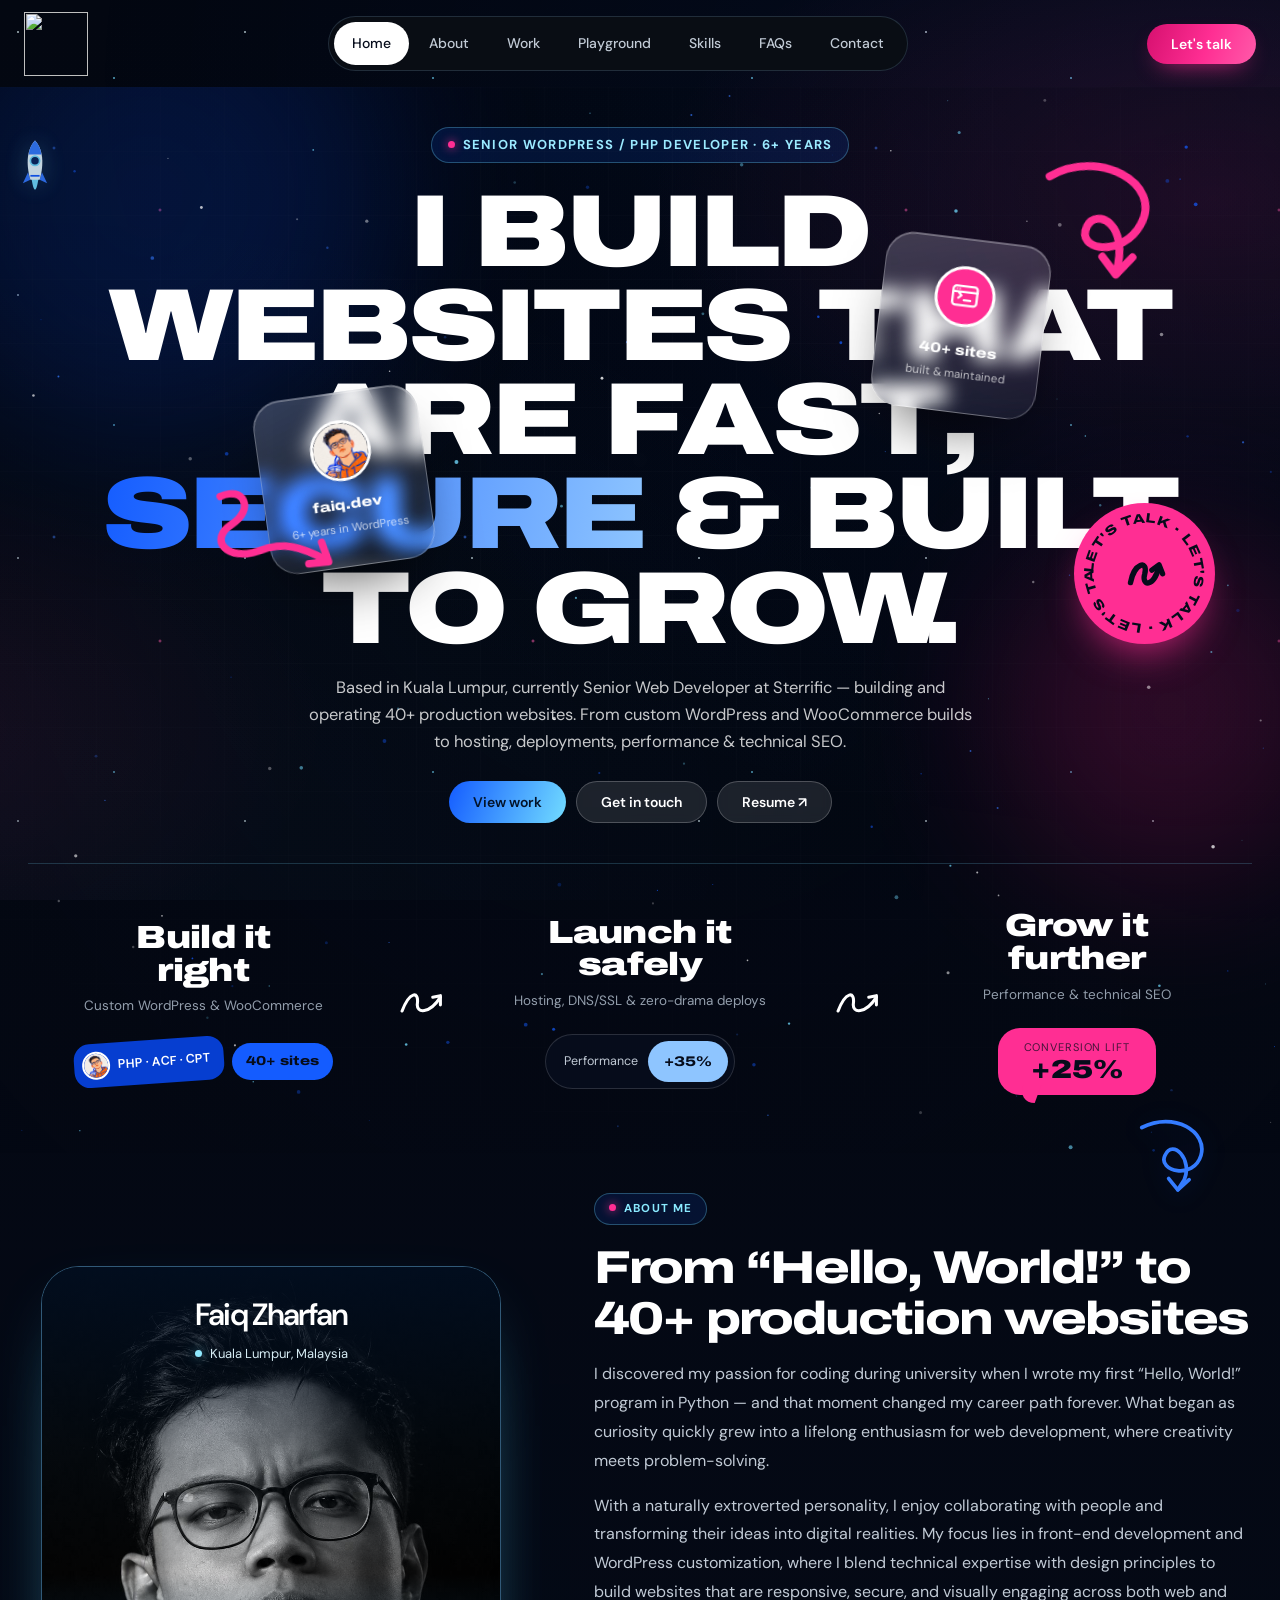
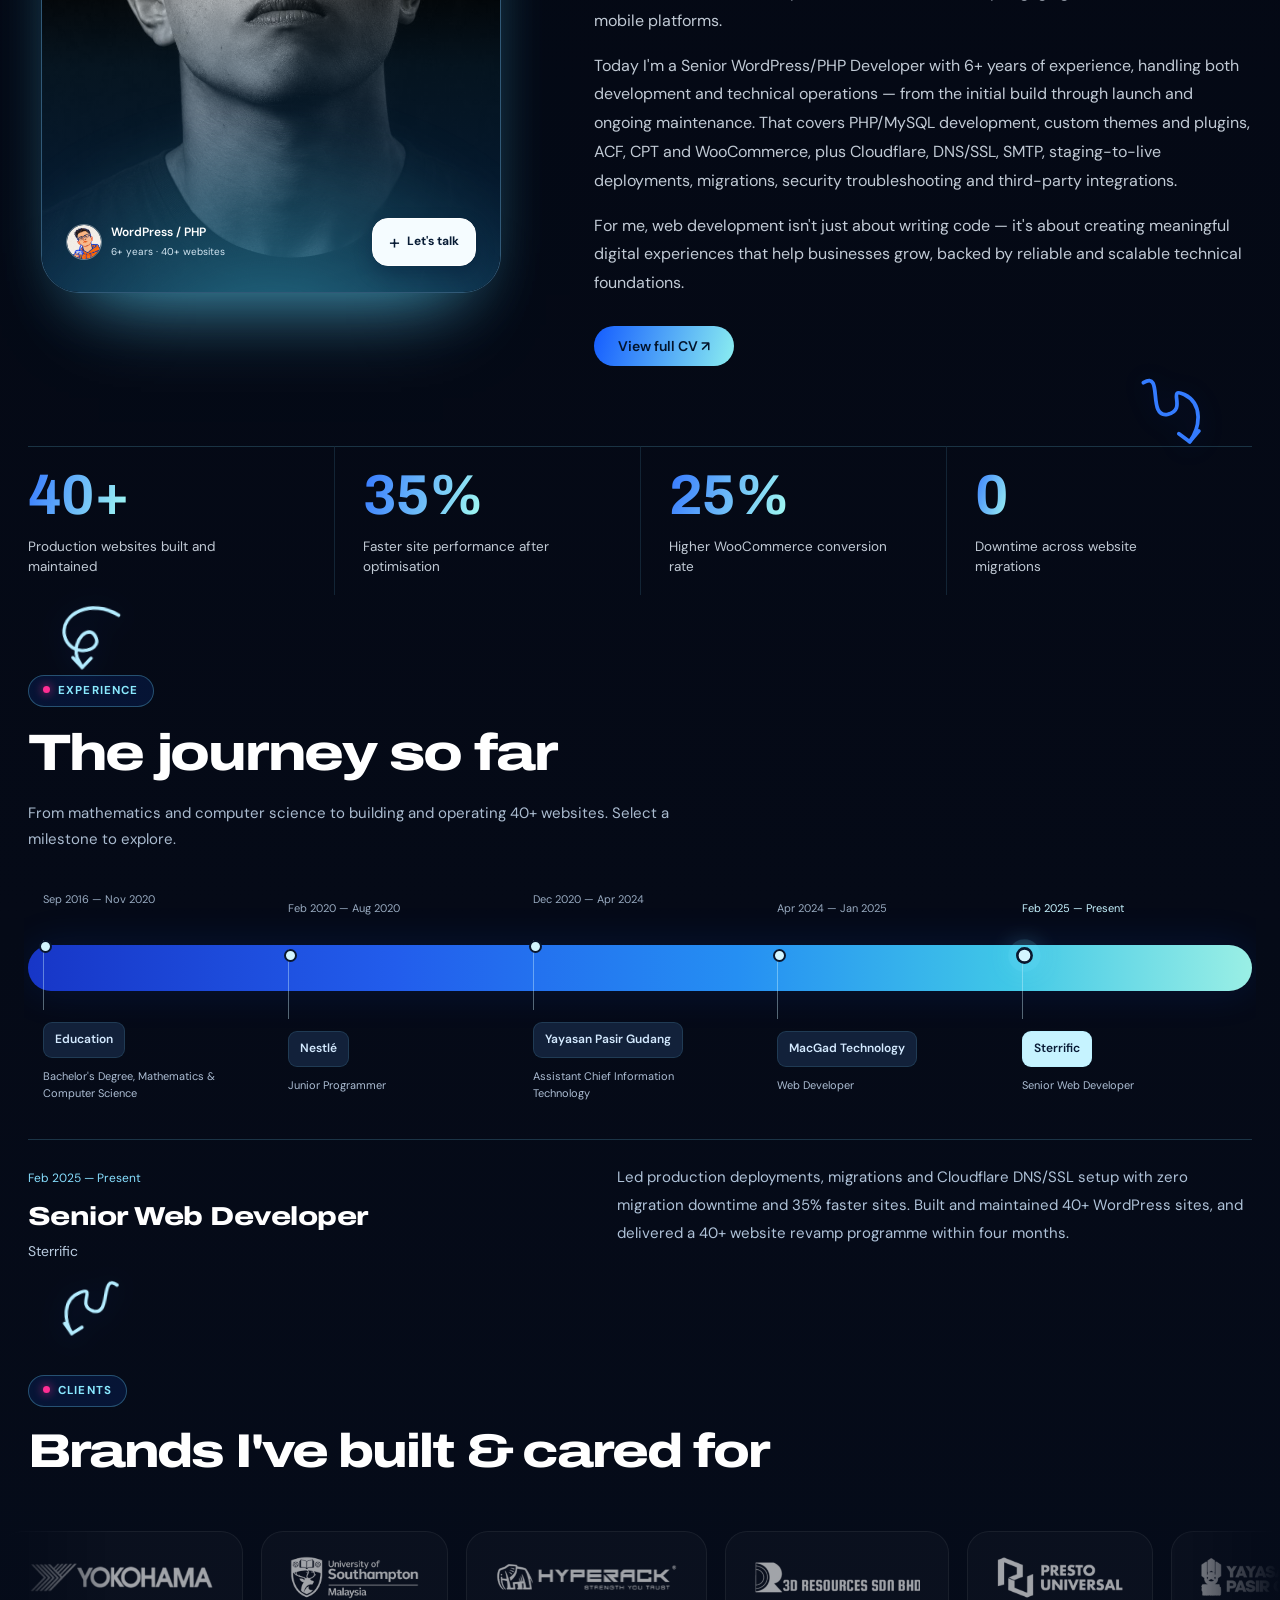
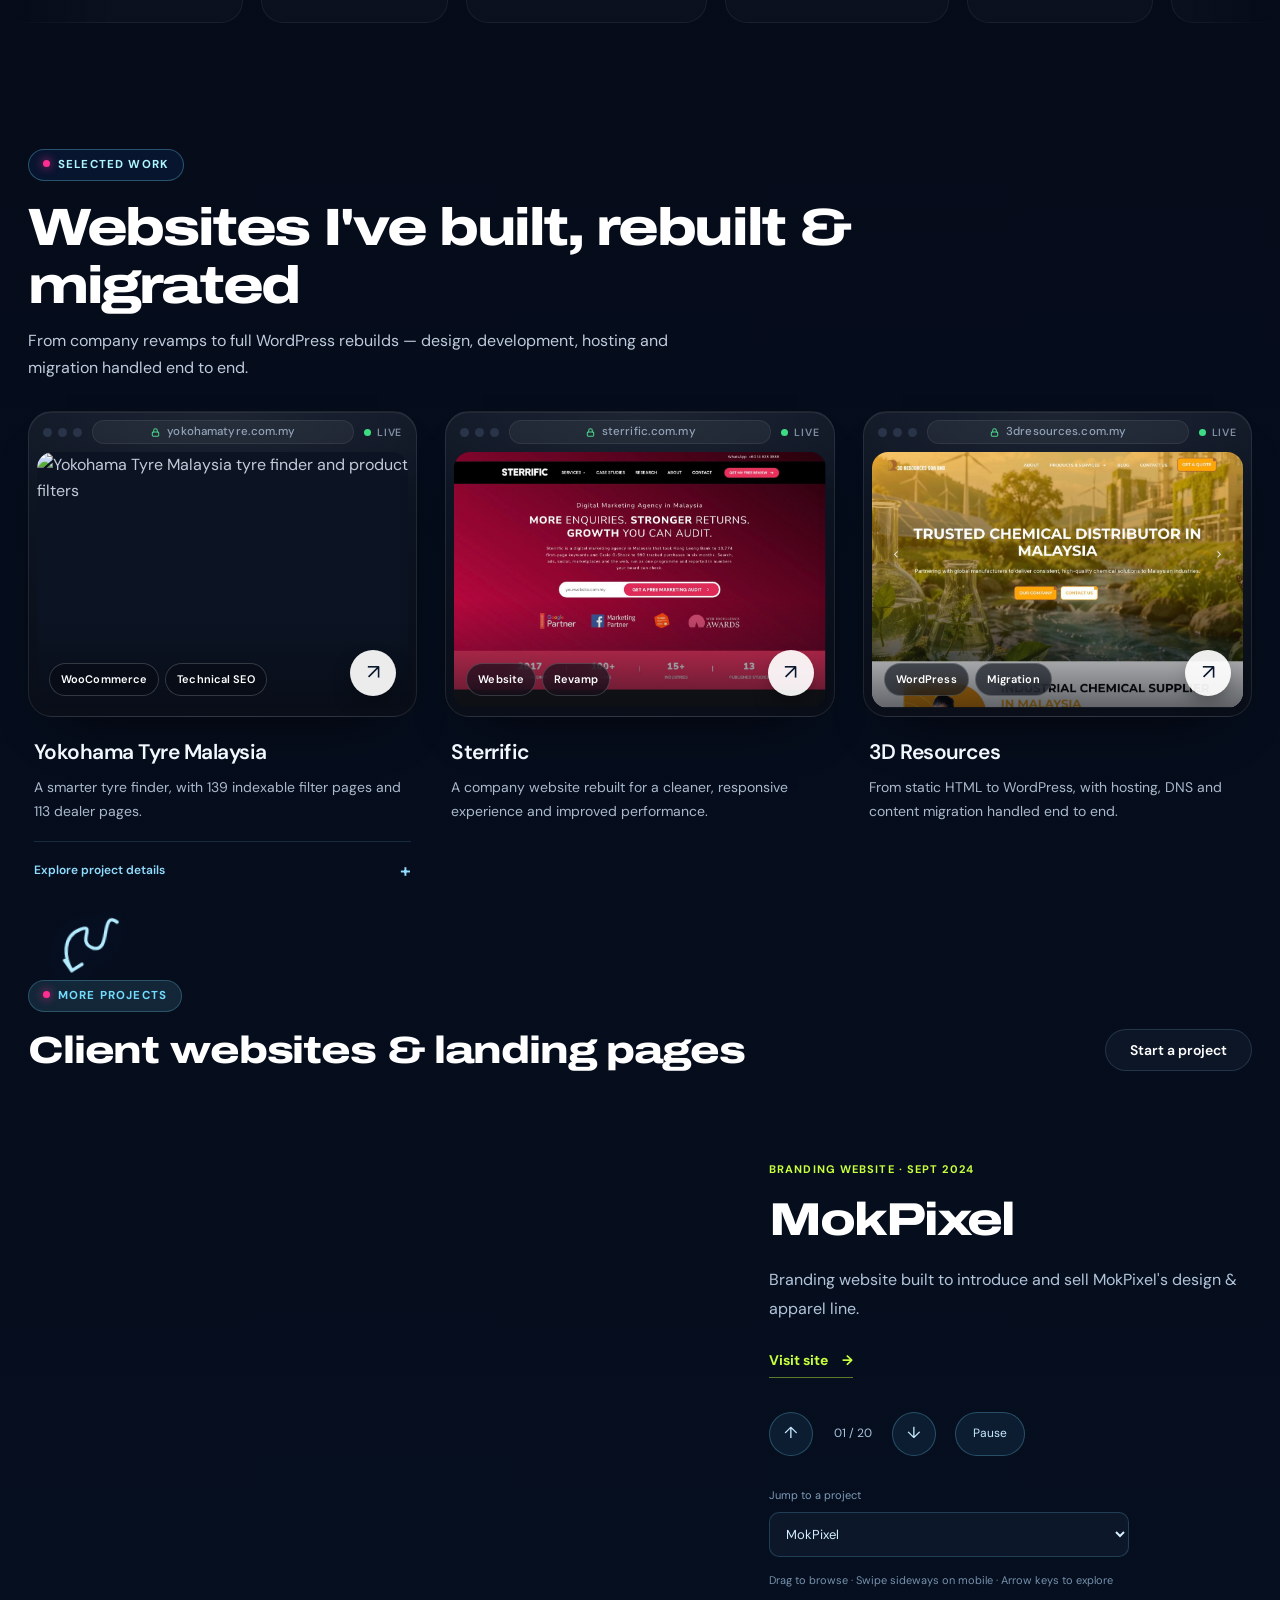
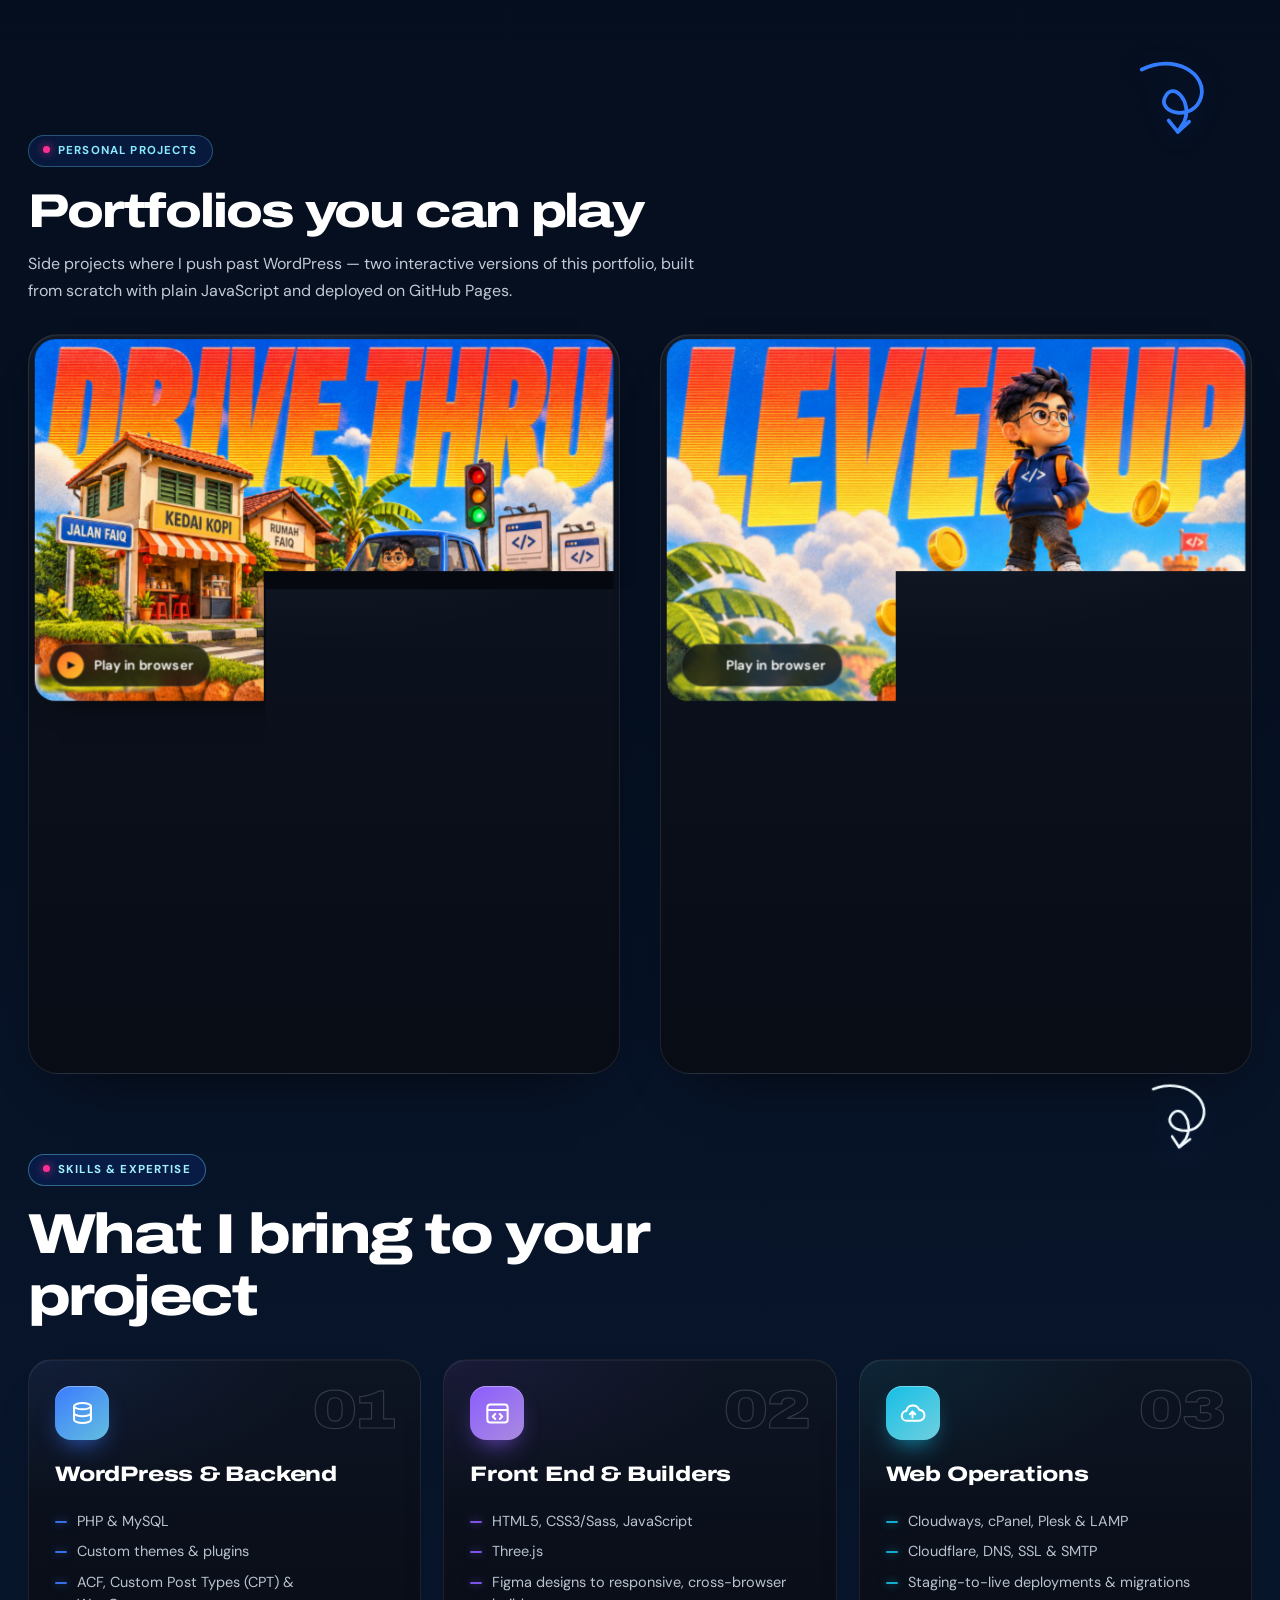
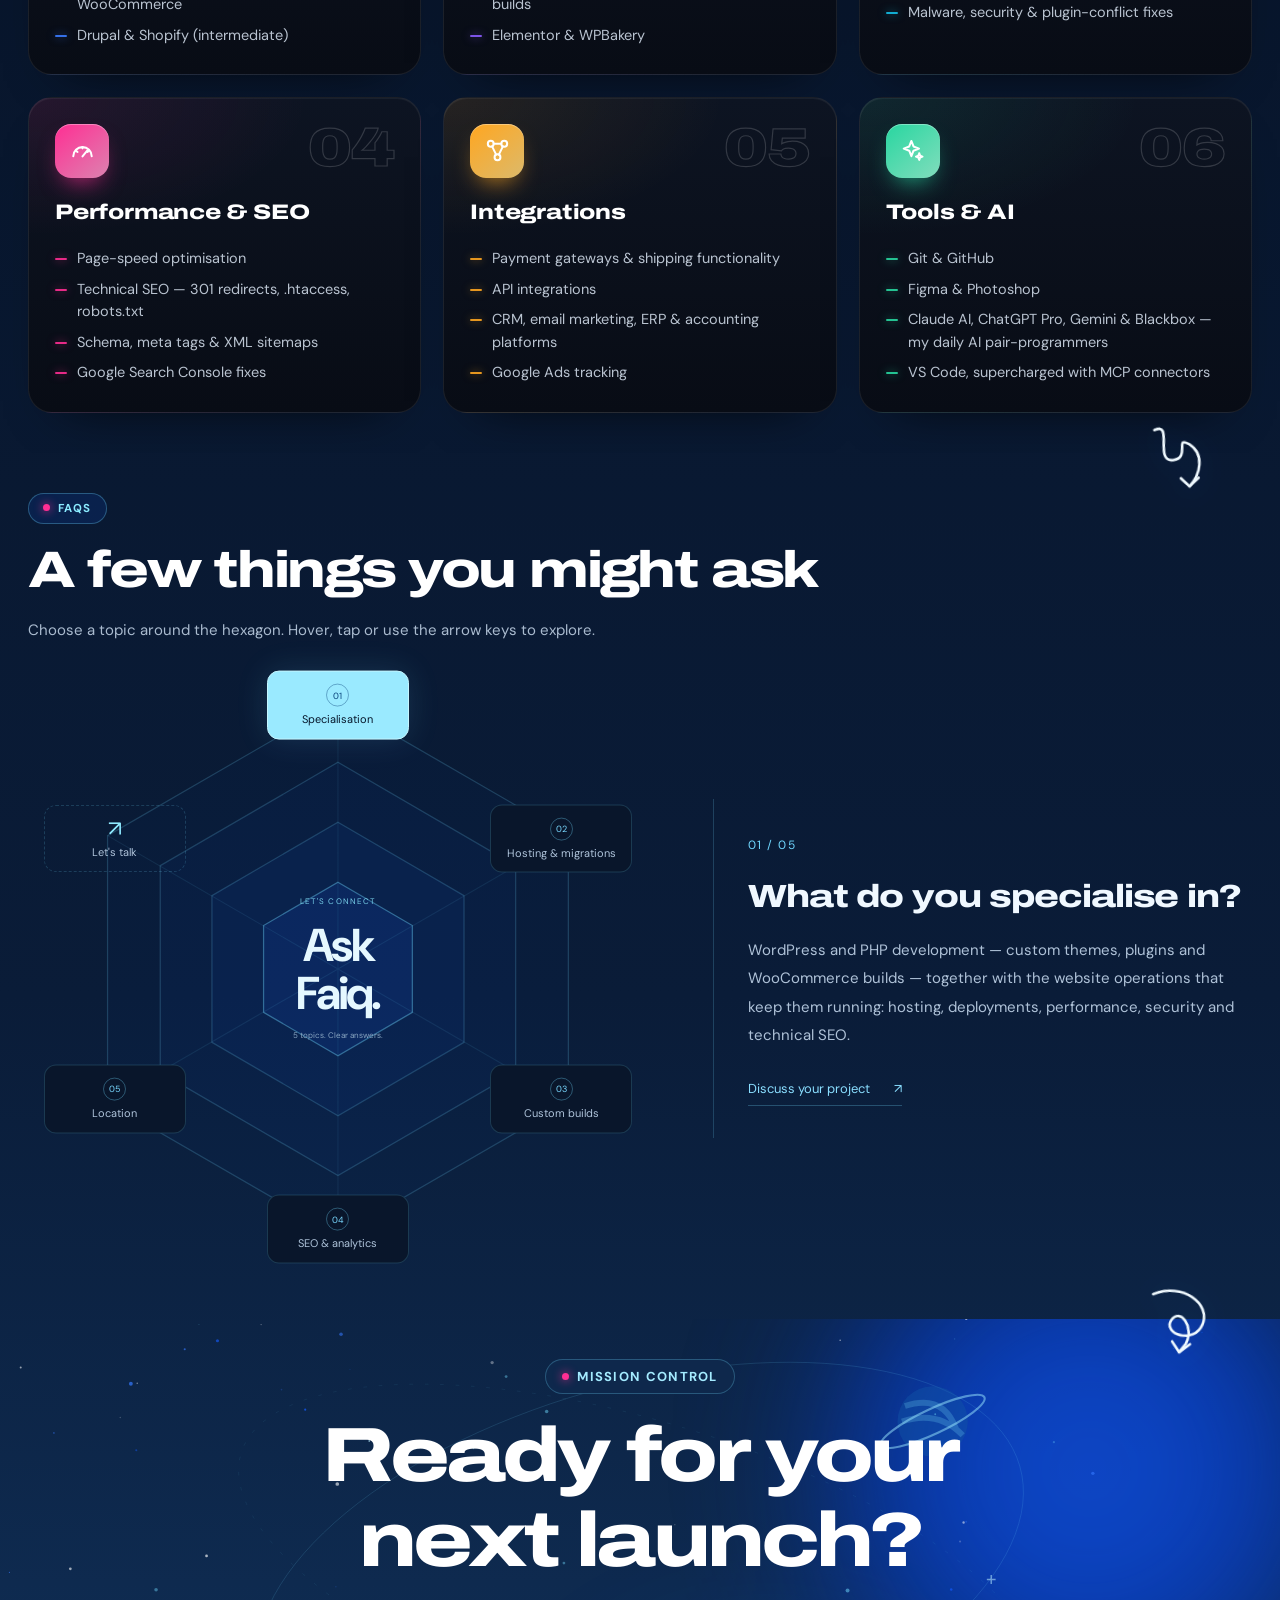
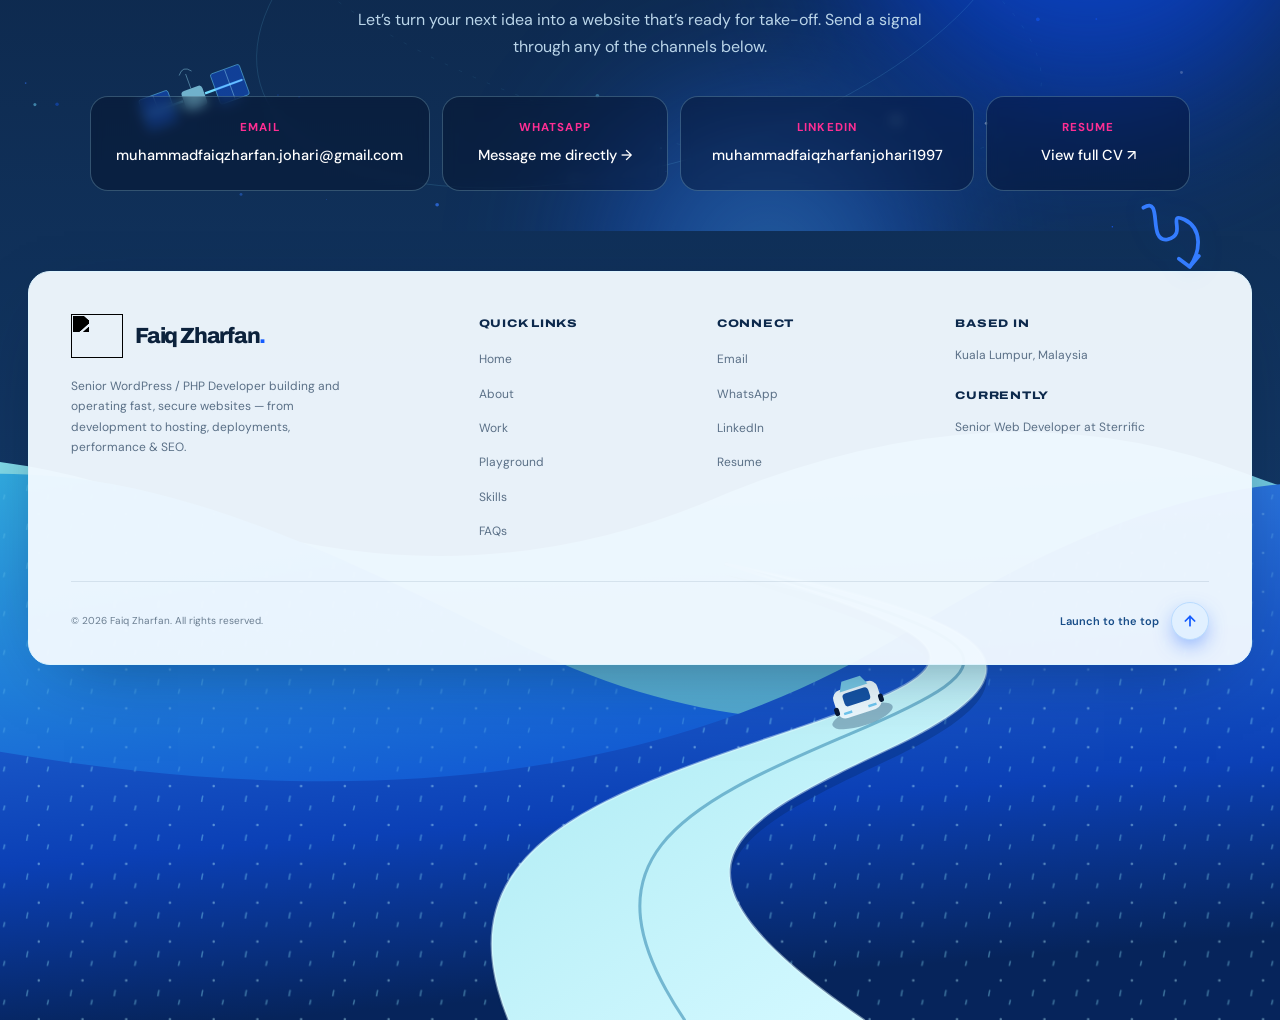
==== commit 1f9eb259: "Client logo marquee + real homepage previews in the project reel" ====
--- a/index.html
+++ b/index.html
@@ -15,6 +15,8 @@
 <link rel="stylesheet" href="play-cards.css?v=20261118">
 <link rel="stylesheet" href="skill-cards.css?v=20261118">
 <link rel="stylesheet" href="work-cards.css?v=20261118">
+<link rel="stylesheet" href="clients.css?v=20261118">
+<link rel="stylesheet" href="more-cards.css?v=20261118">
 <script>(function(d){d.classList.add('intro');setTimeout(function(){if(!document.querySelector('.hero-sub.is-split'))d.classList.remove('intro');},4500);})(document.documentElement);</script>
 </head>
 <body class="cosmic-journey">
@@ -230,6 +232,50 @@
       <path class="connector-head" d="M91 121L111 136L128 116"/>
     </svg>
   </div>
+
+  <!-- CLIENTS -->
+  <section class="panel clients-band" id="clients">
+    <p class="pill reveal">Clients</p>
+    <h2 class="reveal">Brands I've built &amp; cared for</h2>
+    <div class="logo-marquee reveal">
+      <div class="logo-track">
+        <ul class="logo-list" aria-label="Client logos">
+          <li class="logo-item" data-tone="light"><img src="assets/logos/yokohama.png" alt="Yokohama Tyre Malaysia" width="183" height="31" loading="lazy" decoding="async"></li>
+          <li class="logo-item" data-tone="light"><img src="assets/logos/uosm.png" alt="University of Southampton Malaysia" width="129" height="43" loading="lazy" decoding="async"></li>
+          <li class="logo-item" data-tone="dark"><img src="assets/logos/hyperack.png" alt="Hyperack" width="185" height="30" loading="lazy" decoding="async"></li>
+          <li class="logo-item" data-tone="light"><img src="assets/logos/3dres.png" alt="3D Resources" width="168" height="33" loading="lazy" decoding="async"></li>
+          <li class="logo-item" data-tone="dark"><img src="assets/logos/presto.png" alt="Presto Universal" width="129" height="43" loading="lazy" decoding="async"></li>
+          <li class="logo-item" data-tone="dark"><img src="assets/logos/ypg.png" alt="Yayasan Pasir Gudang" width="140" height="40" loading="lazy" decoding="async"></li>
+          <li class="logo-item" data-tone="light"><img src="assets/logos/dllc.png" alt="DL Law Corporation" width="117" height="48" loading="lazy" decoding="async"></li>
+          <li class="logo-item" data-tone="dark"><img src="assets/logos/ua.png" alt="UA Aerospace" width="128" height="44" loading="lazy" decoding="async"></li>
+          <li class="logo-item" data-tone="dark"><img src="assets/logos/autozone.png" alt="Easyparts Autozone" width="138" height="40" loading="lazy" decoding="async"></li>
+          <li class="logo-item" data-tone="dark"><img src="assets/logos/efin.png" alt="E-Finance Capital" width="53" height="52" loading="lazy" decoding="async"></li>
+          <li class="logo-item" data-tone="dark"><img src="assets/logos/ios.png" alt="iOS Credit" width="130" height="43" loading="lazy" decoding="async"></li>
+          <li class="logo-item" data-tone="dark"><img src="assets/logos/endona.png" alt="Endona" width="97" height="52" loading="lazy" decoding="async"></li>
+          <li class="logo-item" data-tone="dark"><img src="assets/logos/jcs.png" alt="JCS Design" width="60" height="52" loading="lazy" decoding="async"></li>
+          <li class="logo-item" data-tone="dark"><img src="assets/logos/ikan.png" alt="IKAN Glampsite" width="99" height="52" loading="lazy" decoding="async"></li>
+          <li class="logo-item" data-tone="dark"><img src="assets/logos/bestloan.png" alt="BestLoan KL Selangor" width="66" height="52" loading="lazy" decoding="async"></li>
+        </ul>
+        <ul class="logo-list" aria-hidden="true">
+          <li class="logo-item" data-tone="light"><img src="assets/logos/yokohama.png" alt="" data-alt="Yokohama Tyre Malaysia" width="183" height="31" loading="lazy" decoding="async"></li>
+          <li class="logo-item" data-tone="light"><img src="assets/logos/uosm.png" alt="" data-alt="University of Southampton Malaysia" width="129" height="43" loading="lazy" decoding="async"></li>
+          <li class="logo-item" data-tone="dark"><img src="assets/logos/hyperack.png" alt="" data-alt="Hyperack" width="185" height="30" loading="lazy" decoding="async"></li>
+          <li class="logo-item" data-tone="light"><img src="assets/logos/3dres.png" alt="" data-alt="3D Resources" width="168" height="33" loading="lazy" decoding="async"></li>
+          <li class="logo-item" data-tone="dark"><img src="assets/logos/presto.png" alt="" data-alt="Presto Universal" width="129" height="43" loading="lazy" decoding="async"></li>
+          <li class="logo-item" data-tone="dark"><img src="assets/logos/ypg.png" alt="" data-alt="Yayasan Pasir Gudang" width="140" height="40" loading="lazy" decoding="async"></li>
+          <li class="logo-item" data-tone="light"><img src="assets/logos/dllc.png" alt="" data-alt="DL Law Corporation" width="117" height="48" loading="lazy" decoding="async"></li>
+          <li class="logo-item" data-tone="dark"><img src="assets/logos/ua.png" alt="" data-alt="UA Aerospace" width="128" height="44" loading="lazy" decoding="async"></li>
+          <li class="logo-item" data-tone="dark"><img src="assets/logos/autozone.png" alt="" data-alt="Easyparts Autozone" width="138" height="40" loading="lazy" decoding="async"></li>
+          <li class="logo-item" data-tone="dark"><img src="assets/logos/efin.png" alt="" data-alt="E-Finance Capital" width="53" height="52" loading="lazy" decoding="async"></li>
+          <li class="logo-item" data-tone="dark"><img src="assets/logos/ios.png" alt="" data-alt="iOS Credit" width="130" height="43" loading="lazy" decoding="async"></li>
+          <li class="logo-item" data-tone="dark"><img src="assets/logos/endona.png" alt="" data-alt="Endona" width="97" height="52" loading="lazy" decoding="async"></li>
+          <li class="logo-item" data-tone="dark"><img src="assets/logos/jcs.png" alt="" data-alt="JCS Design" width="60" height="52" loading="lazy" decoding="async"></li>
+          <li class="logo-item" data-tone="dark"><img src="assets/logos/ikan.png" alt="" data-alt="IKAN Glampsite" width="99" height="52" loading="lazy" decoding="async"></li>
+          <li class="logo-item" data-tone="dark"><img src="assets/logos/bestloan.png" alt="" data-alt="BestLoan KL Selangor" width="66" height="52" loading="lazy" decoding="async"></li>
+        </ul>
+      </div>
+    </div>
+  </section>
 
   <!-- WORK -->
   <section class="panel" id="work">
@@ -290,14 +336,10 @@
     </div>
     <div class="project-grid">
         <!-- 03 -->
-        <article class="project-card reveal">
-          <div class="mockup" style="--mock-a:#0a0a0a; --mock-b:#1a1a1a;">
-            <div class="mockup-chrome"><span class="dot"></span><span class="dot"></span><span class="dot"></span><span class="mockup-title">MokPixel</span></div>
-            <div class="mockup-screen">
-              <div class="mockup-nav"><span></span><span></span><span></span><span></span></div>
-              <div class="mockup-hero"><span class="mockup-icon icon-tag" style="--icon-color:#c8ff3d;"></span></div>
-              <div class="mockup-bars"><span style="background:#c8ff3d;"></span><span></span><span></span></div>
-            </div>
+        <article class="project-card reveal" style="--acc:#c8ff3d">
+          <div class="mockup mockup--shot">
+            <div class="mockup-chrome"><span class="dot"></span><span class="dot"></span><span class="dot"></span><span class="mockup-title">mokinho.github.io/mokpixel</span><span class="sel-live"><i></i>Live</span></div>
+            <div class="mockup-photo"><img src="assets/clients/mokpixel.jpg" alt="MokPixel homepage" width="960" height="600" loading="lazy"></div>
           </div>
           <div class="project-body">
             <p class="project-tag">Branding Website · Sept 2024</p>
@@ -308,14 +350,10 @@
         </article>
 
         <!-- 04 -->
-        <article class="project-card reveal">
-          <div class="mockup" style="--mock-a:#0b2340; --mock-b:#1c4f82;">
+        <article class="project-card reveal" style="--acc:#e8c766">
+          <div class="mockup mockup--shot">
             <div class="mockup-chrome"><span class="dot"></span><span class="dot"></span><span class="dot"></span><span class="mockup-title">Dr. Finance</span></div>
-            <div class="mockup-screen">
-              <div class="mockup-nav"><span></span><span></span><span></span><span></span></div>
-              <div class="mockup-hero"><span class="mockup-icon icon-coin" style="--icon-color:#e8c766;"></span></div>
-              <div class="mockup-bars"><span></span><span></span><span></span></div>
-            </div>
+            <div class="mockup-photo mockup-photo--empty" style="--mock-a:#0b2340; --mock-b:#1c4f82;"><span class="mockup-empty-name">Dr. Finance</span><span class="mockup-empty-note">Preview coming soon</span></div>
           </div>
           <div class="project-body">
             <p class="project-tag">Landing Page · Sept 2024</p>
@@ -325,14 +363,10 @@
         </article>
 
         <!-- 05 -->
-        <article class="project-card reveal">
-          <div class="mockup" style="--mock-a:#073b3a; --mock-b:#0e7c74;">
-            <div class="mockup-chrome"><span class="dot"></span><span class="dot"></span><span class="dot"></span><span class="mockup-title">iOS Credit</span></div>
-            <div class="mockup-screen">
-              <div class="mockup-nav"><span></span><span></span><span></span><span></span></div>
-              <div class="mockup-hero"><span class="mockup-icon icon-coin" style="--icon-color:#eafaf6;"></span></div>
-              <div class="mockup-bars"><span></span><span></span><span></span></div>
-            </div>
+        <article class="project-card reveal" style="--acc:#8cc63f">
+          <div class="mockup mockup--shot">
+            <div class="mockup-chrome"><span class="dot"></span><span class="dot"></span><span class="dot"></span><span class="mockup-title">my-ios.com.my</span><span class="sel-live"><i></i>Live</span></div>
+            <div class="mockup-photo"><img src="assets/clients/ios-credit.jpg" alt="iOS Credit homepage" width="960" height="600" loading="lazy"></div>
           </div>
           <div class="project-body">
             <p class="project-tag">Website · Sept 2024</p>
@@ -343,14 +377,10 @@
         </article>
 
         <!-- 06 -->
-        <article class="project-card reveal">
-          <div class="mockup" style="--mock-a:#5a2c0c; --mock-b:#d97a2b;">
-            <div class="mockup-chrome"><span class="dot"></span><span class="dot"></span><span class="dot"></span><span class="mockup-title">Yayasan Pasir Gudang</span></div>
-            <div class="mockup-screen">
-              <div class="mockup-nav"><span></span><span></span><span></span><span></span></div>
-              <div class="mockup-hero"><span class="mockup-icon icon-people" style="--icon-color:#fff2e0;"></span></div>
-              <div class="mockup-bars"><span></span><span></span><span></span></div>
-            </div>
+        <article class="project-card reveal" style="--acc:#f7a823">
+          <div class="mockup mockup--shot">
+            <div class="mockup-chrome"><span class="dot"></span><span class="dot"></span><span class="dot"></span><span class="mockup-title">yayasanpasirgudang.org.my</span><span class="sel-live"><i></i>Live</span></div>
+            <div class="mockup-photo"><img src="assets/clients/ypg.jpg" alt="Yayasan Pasir Gudang homepage" width="960" height="600" loading="lazy"></div>
           </div>
           <div class="project-body">
             <p class="project-tag">NGO Website · Sept 2024</p>
@@ -361,14 +391,10 @@
         </article>
 
         <!-- 07 -->
-        <article class="project-card reveal">
-          <div class="mockup" style="--mock-a:#0c2410; --mock-b:#2f6b1f;">
-            <div class="mockup-chrome"><span class="dot"></span><span class="dot"></span><span class="dot"></span><span class="mockup-title">Easyparts Autozone</span></div>
-            <div class="mockup-screen">
-              <div class="mockup-nav"><span></span><span></span><span></span><span></span></div>
-              <div class="mockup-hero"><span class="mockup-icon icon-car" style="--icon-color:#e8c766;"></span></div>
-              <div class="mockup-bars"><span style="background:#e8c766;"></span><span></span><span></span></div>
-            </div>
+        <article class="project-card reveal" style="--acc:#6cc04a">
+          <div class="mockup mockup--shot">
+            <div class="mockup-chrome"><span class="dot"></span><span class="dot"></span><span class="dot"></span><span class="mockup-title">autozone.my</span><span class="sel-live"><i></i>Live</span></div>
+            <div class="mockup-photo"><img src="assets/clients/autozone.jpg" alt="Easyparts Autozone homepage" width="960" height="600" loading="lazy"></div>
           </div>
           <div class="project-body">
             <p class="project-tag">Auto Parts Website · Aug 2024</p>
@@ -379,14 +405,10 @@
         </article>
 
         <!-- 08 -->
-        <article class="project-card reveal">
-          <div class="mockup" style="--mock-a:#0a2a3a; --mock-b:#16607a;">
-            <div class="mockup-chrome"><span class="dot"></span><span class="dot"></span><span class="dot"></span><span class="mockup-title">BestLoanKLSelangor</span></div>
-            <div class="mockup-screen">
-              <div class="mockup-nav"><span></span><span></span><span></span><span></span></div>
-              <div class="mockup-hero"><span class="mockup-icon icon-coin" style="--icon-color:#dff4ff;"></span></div>
-              <div class="mockup-bars"><span></span><span></span><span></span></div>
-            </div>
+        <article class="project-card reveal" style="--acc:#c6f432">
+          <div class="mockup mockup--shot">
+            <div class="mockup-chrome"><span class="dot"></span><span class="dot"></span><span class="dot"></span><span class="mockup-title">bestloanklselangor.my</span><span class="sel-live"><i></i>Live</span></div>
+            <div class="mockup-photo"><img src="assets/clients/bestloan.jpg" alt="BestLoanKLSelangor homepage" width="960" height="600" loading="lazy"></div>
           </div>
           <div class="project-body">
             <p class="project-tag">Landing Page · Aug 2024</p>
@@ -397,14 +419,10 @@
         </article>
 
         <!-- 09 -->
-        <article class="project-card reveal">
-          <div class="mockup" style="--mock-a:#1a1a1a; --mock-b:#3a3a3a;">
-            <div class="mockup-chrome"><span class="dot"></span><span class="dot"></span><span class="dot"></span><span class="mockup-title">JCS Design</span></div>
-            <div class="mockup-screen">
-              <div class="mockup-nav"><span></span><span></span><span></span><span></span></div>
-              <div class="mockup-hero"><span class="mockup-icon icon-building" style="--icon-color:#f4f4f0;"></span></div>
-              <div class="mockup-bars"><span></span><span></span><span></span></div>
-            </div>
+        <article class="project-card reveal" style="--acc:#c19a5b">
+          <div class="mockup mockup--shot">
+            <div class="mockup-chrome"><span class="dot"></span><span class="dot"></span><span class="dot"></span><span class="mockup-title">jcsdesign.com.my</span><span class="sel-live"><i></i>Live</span></div>
+            <div class="mockup-photo"><img src="assets/clients/jcs-design.jpg" alt="JCS Design homepage" width="960" height="600" loading="lazy"></div>
           </div>
           <div class="project-body">
             <p class="project-tag">Architect Website · Aug 2024</p>
@@ -415,14 +433,10 @@
         </article>
 
         <!-- 10 -->
-        <article class="project-card reveal">
-          <div class="mockup" style="--mock-a:#241b3a; --mock-b:#4a3d7a;">
+        <article class="project-card reveal" style="--acc:#9d8cff">
+          <div class="mockup mockup--shot">
             <div class="mockup-chrome"><span class="dot"></span><span class="dot"></span><span class="dot"></span><span class="mockup-title">Revor Malaysia</span></div>
-            <div class="mockup-screen">
-              <div class="mockup-nav"><span></span><span></span><span></span><span></span></div>
-              <div class="mockup-hero"><span class="mockup-icon icon-moon" style="--icon-color:#eae6ff;"></span></div>
-              <div class="mockup-bars"><span></span><span></span><span></span></div>
-            </div>
+            <div class="mockup-photo mockup-photo--empty" style="--mock-a:#241b3a; --mock-b:#4a3d7a;"><span class="mockup-empty-name">Revor Malaysia</span><span class="mockup-empty-note">Preview coming soon</span></div>
           </div>
           <div class="project-body">
             <p class="project-tag">Mattress Website · Aug 2024</p>
@@ -432,14 +446,10 @@
         </article>
 
         <!-- 11 -->
-        <article class="project-card reveal">
-          <div class="mockup" style="--mock-a:#1f1147; --mock-b:#3a2a7a;">
-            <div class="mockup-chrome"><span class="dot"></span><span class="dot"></span><span class="dot"></span><span class="mockup-title">Hyperack</span></div>
-            <div class="mockup-screen">
-              <div class="mockup-nav"><span></span><span></span><span></span><span></span></div>
-              <div class="mockup-hero"><span class="mockup-icon icon-rack" style="--icon-color:#f5b400;"></span></div>
-              <div class="mockup-bars"><span style="background:#f5b400;"></span><span></span><span></span></div>
-            </div>
+        <article class="project-card reveal" style="--acc:#f5b400">
+          <div class="mockup mockup--shot">
+            <div class="mockup-chrome"><span class="dot"></span><span class="dot"></span><span class="dot"></span><span class="mockup-title">hyperack.com.my</span><span class="sel-live"><i></i>Live</span></div>
+            <div class="mockup-photo"><img src="assets/clients/hyperack.jpg" alt="Hyperack homepage" width="960" height="600" loading="lazy"></div>
           </div>
           <div class="project-body">
             <p class="project-tag">Website + Shop · Aug 2024</p>
@@ -450,14 +460,10 @@
         </article>
 
         <!-- 12 -->
-        <article class="project-card reveal">
-          <div class="mockup" style="--mock-a:#041c2c; --mock-b:#0d6efd;">
-            <div class="mockup-chrome"><span class="dot"></span><span class="dot"></span><span class="dot"></span><span class="mockup-title">MacGad Technology</span></div>
-            <div class="mockup-screen">
-              <div class="mockup-nav"><span></span><span></span><span></span><span></span></div>
-              <div class="mockup-hero"><span class="mockup-icon icon-chart" style="--icon-color:#bfe4ff;"></span></div>
-              <div class="mockup-bars"><span></span><span></span><span></span></div>
-            </div>
+        <article class="project-card reveal" style="--acc:#4d8cff">
+          <div class="mockup mockup--shot">
+            <div class="mockup-chrome"><span class="dot"></span><span class="dot"></span><span class="dot"></span><span class="mockup-title">macgad.com</span><span class="sel-live"><i></i>Live</span></div>
+            <div class="mockup-photo"><img src="assets/clients/macgad.jpg" alt="MacGad Technology homepage" width="960" height="600" loading="lazy"></div>
           </div>
           <div class="project-body">
             <p class="project-tag">Website + SEO · Aug 2024</p>
@@ -468,14 +474,10 @@
         </article>
 
         <!-- 13 -->
-        <article class="project-card reveal">
-          <div class="mockup" style="--mock-a:#0a2540; --mock-b:#1f5f9e;">
-            <div class="mockup-chrome"><span class="dot"></span><span class="dot"></span><span class="dot"></span><span class="mockup-title">E-Finance Capital</span></div>
-            <div class="mockup-screen">
-              <div class="mockup-nav"><span></span><span></span><span></span><span></span></div>
-              <div class="mockup-hero"><span class="mockup-icon icon-coin" style="--icon-color:#cfe8ff;"></span></div>
-              <div class="mockup-bars"><span></span><span></span><span></span></div>
-            </div>
+        <article class="project-card reveal" style="--acc:#d4af37">
+          <div class="mockup mockup--shot">
+            <div class="mockup-chrome"><span class="dot"></span><span class="dot"></span><span class="dot"></span><span class="mockup-title">efin.com.my</span><span class="sel-live"><i></i>Live</span></div>
+            <div class="mockup-photo"><img src="assets/clients/efin.jpg" alt="E-Finance Capital homepage" width="960" height="600" loading="lazy"></div>
           </div>
           <div class="project-body">
             <p class="project-tag">Web Development &amp; Design</p>
@@ -486,14 +488,10 @@
         </article>
 
         <!-- 14 -->
-        <article class="project-card reveal">
-          <div class="mockup" style="--mock-a:#101c16; --mock-b:#2f6b4a;">
-            <div class="mockup-chrome"><span class="dot"></span><span class="dot"></span><span class="dot"></span><span class="mockup-title">Property Launches</span></div>
-            <div class="mockup-screen">
-              <div class="mockup-nav"><span></span><span></span><span></span><span></span></div>
-              <div class="mockup-hero"><span class="mockup-icon icon-building" style="--icon-color:#eafff2;"></span></div>
-              <div class="mockup-bars"><span></span><span></span><span></span></div>
-            </div>
+        <article class="project-card reveal" style="--acc:#d2ad62">
+          <div class="mockup mockup--shot">
+            <div class="mockup-chrome"><span class="dot"></span><span class="dot"></span><span class="dot"></span><span class="mockup-title">tengahgardenavenue-officialsale.com</span><span class="sel-live"><i></i>Live</span></div>
+            <div class="mockup-photo"><img src="assets/clients/property-launch.jpg" alt="Property Launches homepage" width="960" height="600" loading="lazy"></div>
           </div>
           <div class="project-body">
             <p class="project-tag">Web Development, Design &amp; Hosting</p>
@@ -508,14 +506,10 @@
         </article>
 
         <!-- 15 -->
-        <article class="project-card reveal">
-          <div class="mockup" style="--mock-a:#1b2b12; --mock-b:#4f7a2e;">
-            <div class="mockup-chrome"><span class="dot"></span><span class="dot"></span><span class="dot"></span><span class="mockup-title">Endona</span></div>
-            <div class="mockup-screen">
-              <div class="mockup-nav"><span></span><span></span><span></span><span></span></div>
-              <div class="mockup-hero"><span class="mockup-icon icon-leaf" style="--icon-color:#eafbdc;"></span></div>
-              <div class="mockup-bars"><span></span><span></span><span></span></div>
-            </div>
+        <article class="project-card reveal" style="--acc:#4caf50">
+          <div class="mockup mockup--shot">
+            <div class="mockup-chrome"><span class="dot"></span><span class="dot"></span><span class="dot"></span><span class="mockup-title">endona.com.my</span><span class="sel-live"><i></i>Live</span></div>
+            <div class="mockup-photo"><img src="assets/clients/endona.jpg" alt="Endona homepage" width="960" height="600" loading="lazy"></div>
           </div>
           <div class="project-body">
             <p class="project-tag">Web Revamp, Design, Migration &amp; Hosting</p>
@@ -526,14 +520,10 @@
         </article>
 
         <!-- 16 -->
-        <article class="project-card reveal">
-          <div class="mockup" style="--mock-a:#141414; --mock-b:#3a3a3a;">
-            <div class="mockup-chrome"><span class="dot"></span><span class="dot"></span><span class="dot"></span><span class="mockup-title">Presto Universal</span></div>
-            <div class="mockup-screen">
-              <div class="mockup-nav"><span></span><span></span><span></span><span></span></div>
-              <div class="mockup-hero"><span class="mockup-icon icon-building" style="--icon-color:#f4f4f0;"></span></div>
-              <div class="mockup-bars"><span></span><span></span><span></span></div>
-            </div>
+        <article class="project-card reveal" style="--acc:#c0a06a">
+          <div class="mockup mockup--shot">
+            <div class="mockup-chrome"><span class="dot"></span><span class="dot"></span><span class="dot"></span><span class="mockup-title">prestouniversal.com</span><span class="sel-live"><i></i>Live</span></div>
+            <div class="mockup-photo"><img src="assets/clients/presto.jpg" alt="Presto Universal homepage" width="960" height="600" loading="lazy"></div>
           </div>
           <div class="project-body">
             <p class="project-tag">Web Revamp, Migration &amp; Hosting</p>
@@ -544,14 +534,10 @@
         </article>
 
         <!-- 17 -->
-        <article class="project-card reveal">
-          <div class="mockup" style="--mock-a:#0a1a33; --mock-b:#1e3f66;">
-            <div class="mockup-chrome"><span class="dot"></span><span class="dot"></span><span class="dot"></span><span class="mockup-title">UA Aerospace</span></div>
-            <div class="mockup-screen">
-              <div class="mockup-nav"><span></span><span></span><span></span><span></span></div>
-              <div class="mockup-hero"><span class="mockup-icon icon-plane" style="--icon-color:#dceeff;"></span></div>
-              <div class="mockup-bars"><span></span><span></span><span></span></div>
-            </div>
+        <article class="project-card reveal" style="--acc:#ff3b30">
+          <div class="mockup mockup--shot">
+            <div class="mockup-chrome"><span class="dot"></span><span class="dot"></span><span class="dot"></span><span class="mockup-title">uaaerospace.com</span><span class="sel-live"><i></i>Live</span></div>
+            <div class="mockup-photo"><img src="assets/clients/ua-aerospace.jpg" alt="UA Aerospace homepage" width="960" height="600" loading="lazy"></div>
           </div>
           <div class="project-body">
             <p class="project-tag">Web Revamp, Design &amp; Hosting</p>
@@ -562,14 +548,10 @@
         </article>
 
         <!-- 18 -->
-        <article class="project-card reveal">
-          <div class="mockup" style="--mock-a:#14181c; --mock-b:#3a4048;">
-            <div class="mockup-chrome"><span class="dot"></span><span class="dot"></span><span class="dot"></span><span class="mockup-title">DLLC Legal</span></div>
-            <div class="mockup-screen">
-              <div class="mockup-nav"><span></span><span></span><span></span><span></span></div>
-              <div class="mockup-hero"><span class="mockup-icon icon-column" style="--icon-color:#f0f0f0;"></span></div>
-              <div class="mockup-bars"><span></span><span></span><span></span></div>
-            </div>
+        <article class="project-card reveal" style="--acc:#ff4a4a">
+          <div class="mockup mockup--shot">
+            <div class="mockup-chrome"><span class="dot"></span><span class="dot"></span><span class="dot"></span><span class="mockup-title">dllclegal.com</span><span class="sel-live"><i></i>Live</span></div>
+            <div class="mockup-photo"><img src="assets/clients/dllc.jpg" alt="DLLC Legal homepage" width="960" height="600" loading="lazy"></div>
           </div>
           <div class="project-body">
             <p class="project-tag">Web Hosting, Revamp, Design &amp; Development</p>
@@ -580,14 +562,10 @@
         </article>
 
         <!-- 19 -->
-        <article class="project-card reveal">
-          <div class="mockup" style="--mock-a:#14210f; --mock-b:#3a5a1f;">
-            <div class="mockup-chrome"><span class="dot"></span><span class="dot"></span><span class="dot"></span><span class="mockup-title">IKAN Glamp</span></div>
-            <div class="mockup-screen">
-              <div class="mockup-nav"><span></span><span></span><span></span><span></span></div>
-              <div class="mockup-hero"><span class="mockup-icon icon-tent" style="--icon-color:#fff6df;"></span></div>
-              <div class="mockup-bars"><span></span><span></span><span></span></div>
-            </div>
+        <article class="project-card reveal" style="--acc:#7fa886">
+          <div class="mockup mockup--shot">
+            <div class="mockup-chrome"><span class="dot"></span><span class="dot"></span><span class="dot"></span><span class="mockup-title">ikanglamp.co</span><span class="sel-live"><i></i>Live</span></div>
+            <div class="mockup-photo"><img src="assets/clients/ikan-glamp.jpg" alt="IKAN Glamp homepage" width="960" height="600" loading="lazy"></div>
           </div>
           <div class="project-body">
             <p class="project-tag">Web Maintenance, Troubleshooting &amp; SEO</p>
@@ -598,14 +576,10 @@
         </article>
 
         <!-- 20 -->
-        <article class="project-card reveal">
-          <div class="mockup" style="--mock-a:#0d1b2a; --mock-b:#1f4e79;">
-            <div class="mockup-chrome"><span class="dot"></span><span class="dot"></span><span class="dot"></span><span class="mockup-title">UoSM Intake</span></div>
-            <div class="mockup-screen">
-              <div class="mockup-nav"><span></span><span></span><span></span><span></span></div>
-              <div class="mockup-hero"><span class="mockup-icon icon-cap" style="--icon-color:#dceeff;"></span></div>
-              <div class="mockup-bars"><span></span><span></span><span></span></div>
-            </div>
+        <article class="project-card reveal" style="--acc:#3aa0ff">
+          <div class="mockup mockup--shot">
+            <div class="mockup-chrome"><span class="dot"></span><span class="dot"></span><span class="dot"></span><span class="mockup-title">intake26.southamptonmalaysia.edu.my</span><span class="sel-live"><i></i>Live</span></div>
+            <div class="mockup-photo"><img src="assets/clients/uosm-intake.jpg" alt="UoSM Intake homepage" width="960" height="600" loading="lazy"></div>
           </div>
           <div class="project-body">
             <p class="project-tag">Web Development &amp; Design</p>
@@ -616,14 +590,10 @@
         </article>
 
         <!-- 21 -->
-        <article class="project-card reveal">
-          <div class="mockup" style="--mock-a:#0d1b2a; --mock-b:#2a6f9e;">
-            <div class="mockup-chrome"><span class="dot"></span><span class="dot"></span><span class="dot"></span><span class="mockup-title">UoSM Malaysia</span></div>
-            <div class="mockup-screen">
-              <div class="mockup-nav"><span></span><span></span><span></span><span></span></div>
-              <div class="mockup-hero"><span class="mockup-icon icon-cap" style="--icon-color:#cfe8ff;"></span></div>
-              <div class="mockup-bars"><span></span><span></span><span></span></div>
-            </div>
+        <article class="project-card reveal" style="--acc:#2fbf9a">
+          <div class="mockup mockup--shot">
+            <div class="mockup-chrome"><span class="dot"></span><span class="dot"></span><span class="dot"></span><span class="mockup-title">southamptonmalaysia.edu.my</span><span class="sel-live"><i></i>Live</span></div>
+            <div class="mockup-photo"><img src="assets/clients/uosm.jpg" alt="UoSM Malaysia homepage" width="960" height="600" loading="lazy"></div>
           </div>
           <div class="project-body">
             <p class="project-tag">Programme Page Redesign · Drupal</p>
@@ -634,14 +604,10 @@
         </article>
 
         <!-- 22 -->
-        <article class="project-card reveal">
-          <div class="mockup" style="--mock-a:#140606; --mock-b:#c8102e;">
-            <div class="mockup-chrome"><span class="dot"></span><span class="dot"></span><span class="dot"></span><span class="mockup-title">Yokohama Tyre Malaysia</span></div>
-            <div class="mockup-screen">
-              <div class="mockup-nav"><span></span><span></span><span></span><span></span></div>
-              <div class="mockup-hero"><span class="mockup-icon icon-coin" style="--icon-color:#ffffff;"></span></div>
-              <div class="mockup-bars"><span style="background:#ffffff;"></span><span></span><span></span></div>
-            </div>
+        <article class="project-card reveal" style="--acc:#ff3b3b">
+          <div class="mockup mockup--shot">
+            <div class="mockup-chrome"><span class="dot"></span><span class="dot"></span><span class="dot"></span><span class="mockup-title">yokohamatyre.com.my</span><span class="sel-live"><i></i>Live</span></div>
+            <div class="mockup-photo"><img src="assets/clients/yokohama-home.jpg" alt="Yokohama Tyre Malaysia homepage" width="960" height="600" loading="lazy"></div>
           </div>
           <div class="project-body">
             <p class="project-tag">Tyre Finder, SEO Pages &amp; Migration</p>
@@ -949,5 +915,6 @@
 <script src="play-cards.js?v=20261118" defer></script>
 <script src="skill-cards.js?v=20261118" defer></script>
 <script src="work-cards.js?v=20261118" defer></script>
+<script src="more-cards.js?v=20261118" defer></script>
 </body>
 </html>
--- a/clients.css
+++ b/clients.css
@@ -0,0 +1,76 @@
+/* ==========================================================================
+   Clients — one-row infinite logo marquee
+   Logos rest as soft white silhouettes; hovering one lifts it onto a chip and
+   reveals its real colours. Pure CSS loop (two identical lists, -50% shift).
+   ========================================================================== */
+
+#main > #clients {
+  background: transparent; border: 0; border-radius: 0;
+  padding-top: 72px; padding-bottom: 72px; overflow: hidden;
+}
+#clients > h2 { max-width: 760px; }
+
+.logo-marquee {
+  --gap: 18px;
+  position: relative; margin-top: 40px;
+  margin-left: calc(-1 * var(--page-gutter, 24px)); margin-right: calc(-1 * var(--page-gutter, 24px));
+  overflow: hidden;
+  -webkit-mask-image: linear-gradient(90deg, transparent, #000 9%, #000 91%, transparent);
+          mask-image: linear-gradient(90deg, transparent, #000 9%, #000 91%, transparent);
+}
+.logo-track {
+  display: flex; width: max-content;
+  animation: logo-loop 48s linear infinite;
+}
+.logo-marquee:hover .logo-track,
+.logo-marquee:focus-within .logo-track { animation-play-state: paused; }
+@keyframes logo-loop { to { transform: translate3d(-50%, 0, 0); } }
+
+.logo-list {
+  display: flex; align-items: center; gap: var(--gap);
+  margin: 0; padding: 14px var(--gap) 14px 0; list-style: none; flex: none;
+}
+.logo-item {
+  flex: none; display: grid; place-items: center;
+  height: 92px; min-width: 150px; padding: 0 28px; border-radius: 22px;
+  background: rgba(255, 255, 255, .025);
+  border: 1px solid rgba(255, 255, 255, .06);
+  transition: background .4s ease, border-color .4s ease, transform .5s var(--ease), box-shadow .5s var(--ease);
+}
+.logo-item img {
+  display: block; width: auto; max-width: 220px; object-fit: contain;
+  filter: brightness(0) invert(1); opacity: .62;
+  transition: filter .45s ease, opacity .45s ease, transform .5s var(--ease);
+}
+
+/* hover: real colours on a chip that suits the logo */
+.logo-item:hover { transform: translateY(-4px); }
+.logo-item:hover img { filter: none; opacity: 1; transform: scale(1.04); }
+.logo-item[data-tone="dark"]:hover {
+  background: #fff; border-color: #fff;
+  box-shadow: 0 18px 40px -18px rgba(114, 220, 255, .55);
+}
+.logo-item[data-tone="light"]:hover {
+  background: #0d1b33; border-color: rgba(114, 220, 255, .45);
+  box-shadow: 0 18px 40px -18px rgba(114, 220, 255, .55);
+}
+
+@media (max-width: 760px) {
+  #main > #clients { padding-top: 48px; padding-bottom: 48px; }
+  .logo-marquee { margin-top: 26px; --gap: 12px; }
+  .logo-track { animation-duration: 36s; }
+  .logo-item { height: 72px; min-width: 120px; padding: 0 20px; border-radius: 18px; }
+  .logo-item img { transform: scale(.82); }
+  .logo-item:hover img { transform: scale(.86); }
+}
+@media (hover: none) {
+  /* touch screens: show colours on chips without needing hover */
+  .logo-item img { filter: none; opacity: 1; }
+  .logo-item[data-tone="dark"] { background: #fff; border-color: #fff; }
+  .logo-item[data-tone="light"] { background: #0d1b33; }
+}
+@media (prefers-reduced-motion: reduce) {
+  .logo-track { animation: none; }
+  .logo-marquee { overflow-x: auto; -webkit-mask-image: none; mask-image: none; }
+  .logo-list[aria-hidden="true"] { display: none; }
+}
--- a/more-cards.css
+++ b/more-cards.css
@@ -0,0 +1,83 @@
+/* ==========================================================================
+   More projects — reel slides become live browser windows with real
+   homepage screenshots. The current slide glows in the project's own colour
+   and slowly scrolls its page; neighbours stay dimmed and curved.
+   ========================================================================== */
+
+#more-work .project-card { --acc: #72dcff; }
+#more-work .project-card .glow-fx { display: none !important; }
+
+/* slide frame */
+#more-work .reel-slide {
+  background: linear-gradient(180deg, #0f1726, #090e18);
+  border: 1px solid rgba(255, 255, 255, .1);
+}
+#more-work .reel-slide.is-current {
+  border-color: color-mix(in srgb, var(--acc) 55%, transparent);
+  box-shadow: 0 0 0 1px color-mix(in srgb, var(--acc) 30%, transparent),
+              0 0 60px -18px color-mix(in srgb, var(--acc) 70%, transparent),
+              0 30px 60px -30px #000;
+}
+
+/* browser window inside the slide */
+#more-work .mockup--shot { display: flex; flex-direction: column; background: transparent; margin: 0; border-radius: 0; }
+#more-work .reel-slide .mockup--shot { height: 100%; }
+#more-work .mockup--shot .mockup-chrome {
+  gap: 7px; height: 38px; padding: 0 14px; flex: none;
+  background: rgba(255, 255, 255, .03); border-bottom: 1px solid rgba(255, 255, 255, .06);
+}
+#more-work .mockup--shot .mockup-chrome .dot { width: 9px; height: 9px; background: #2a3448; transition: background .4s ease; }
+#more-work .reel-slide.is-current .mockup-chrome .dot:nth-child(1) { background: #ff5f57; }
+#more-work .reel-slide.is-current .mockup-chrome .dot:nth-child(2) { background: #febc2e; }
+#more-work .reel-slide.is-current .mockup-chrome .dot:nth-child(3) { background: #28c840; }
+#more-work .mockup--shot .mockup-title {
+  flex: 1; min-width: 0; margin: 0 6px 0 10px; height: 22px; display: flex; align-items: center; justify-content: center;
+  padding: 0 12px; border-radius: 999px; background: rgba(255, 255, 255, .05);
+  color: #9fb0c6; font-family: var(--font-body); font-size: 11.5px; letter-spacing: .01em;
+  white-space: nowrap; overflow: hidden; text-overflow: ellipsis;
+}
+#more-work .reel-slide .mockup-title { font-size: 11.5px; color: #9fb0c6; }
+#more-work .mockup--shot .sel-live { color: #7f8ea3; }
+
+/* screenshot */
+#more-work .mockup--shot .mockup-photo {
+  position: relative; flex: 1; min-height: 0; aspect-ratio: auto; overflow: hidden; background: #0b1220;
+}
+#more-work .reel-slide:not(.is-current) .mockup-photo,
+#more-work .project-card:not(.reel-slide) .mockup-photo { aspect-ratio: 16 / 10; }
+#more-work .reel-slide .mockup-photo { aspect-ratio: auto; }
+#more-work .mockup--shot .mockup-photo img {
+  width: 100%; height: 100%; object-fit: cover; object-position: 50% 0%;
+  transition: object-position 6s cubic-bezier(.45, 0, .2, 1) .6s, transform 1s var(--ease);
+}
+#more-work .reel-slide.is-current .mockup-photo img { object-position: 50% 100%; transform: scale(1.02); }
+#more-work .mockup--shot .mockup-photo::after {
+  content: ""; position: absolute; inset: 0; pointer-events: none;
+  background: linear-gradient(180deg, transparent 60%, rgba(5, 8, 14, .35));
+}
+
+/* placeholder for sites without a live preview */
+#more-work .mockup-photo--empty {
+  display: flex; flex-direction: column; align-items: center; justify-content: center; gap: 8px;
+  background: radial-gradient(120% 90% at 30% 10%, color-mix(in srgb, var(--acc) 35%, transparent), transparent 60%),
+              linear-gradient(135deg, var(--mock-a, #0b1424), var(--mock-b, #1b2a44));
+  text-align: center;
+}
+#more-work .mockup-empty-name {
+  font-family: var(--font-display); font-stretch: 125%; font-weight: 800;
+  font-size: clamp(26px, 3vw, 40px); letter-spacing: -.02em; color: #fff;
+}
+#more-work .mockup-empty-note {
+  font-size: 11px; font-weight: 600; letter-spacing: .14em; text-transform: uppercase;
+  color: rgba(255, 255, 255, .65);
+}
+
+/* caption picks up the project colour */
+#more-work .reel-caption .project-tag { color: var(--cap-acc, #83dfff); }
+#more-work .reel-caption .project-link { color: var(--cap-acc, #98e7ff); border-bottom-color: color-mix(in srgb, var(--cap-acc, #72dcff) 45%, transparent); }
+#more-work .reel-caption .project-link:hover { color: #fff; }
+
+@media (prefers-reduced-motion: reduce) {
+  #more-work .mockup--shot .mockup-photo img { transition: none; }
+  #more-work .reel-slide.is-current .mockup-photo img { object-position: 50% 0%; transform: none; }
+}
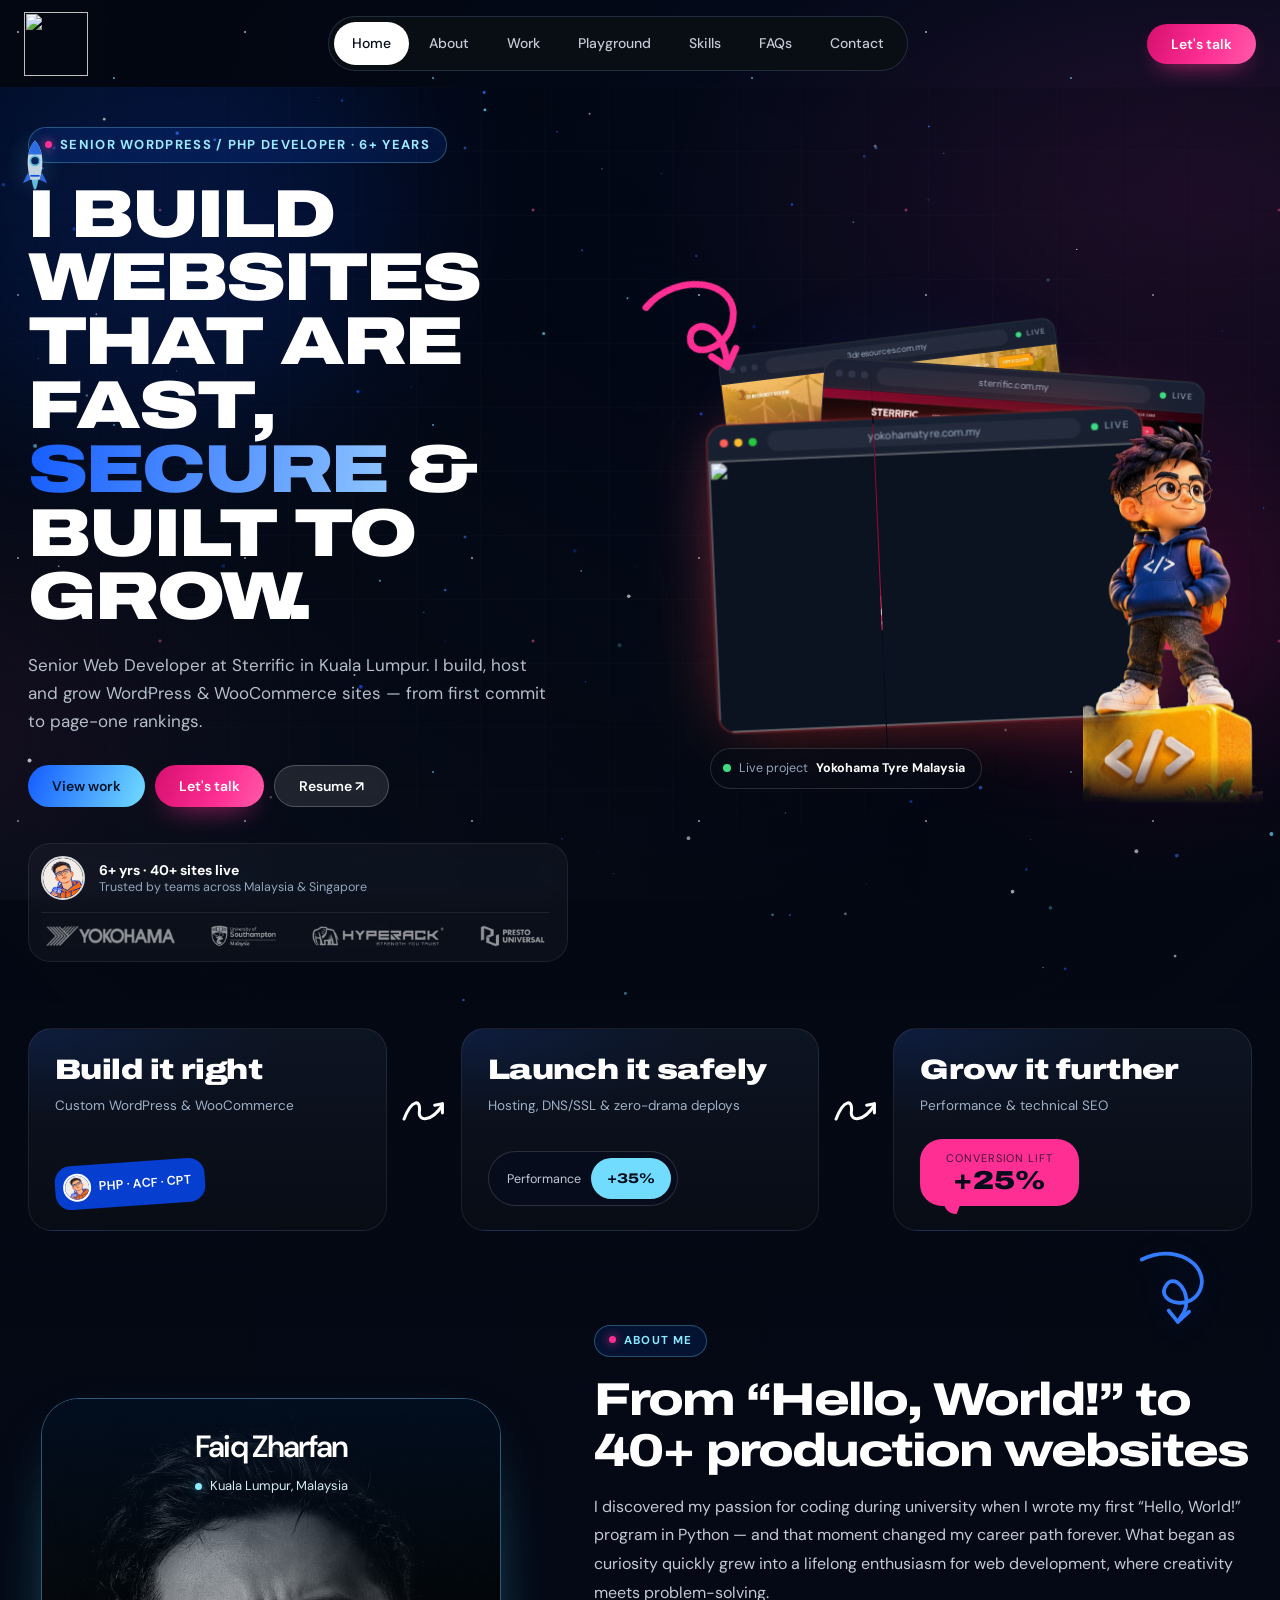
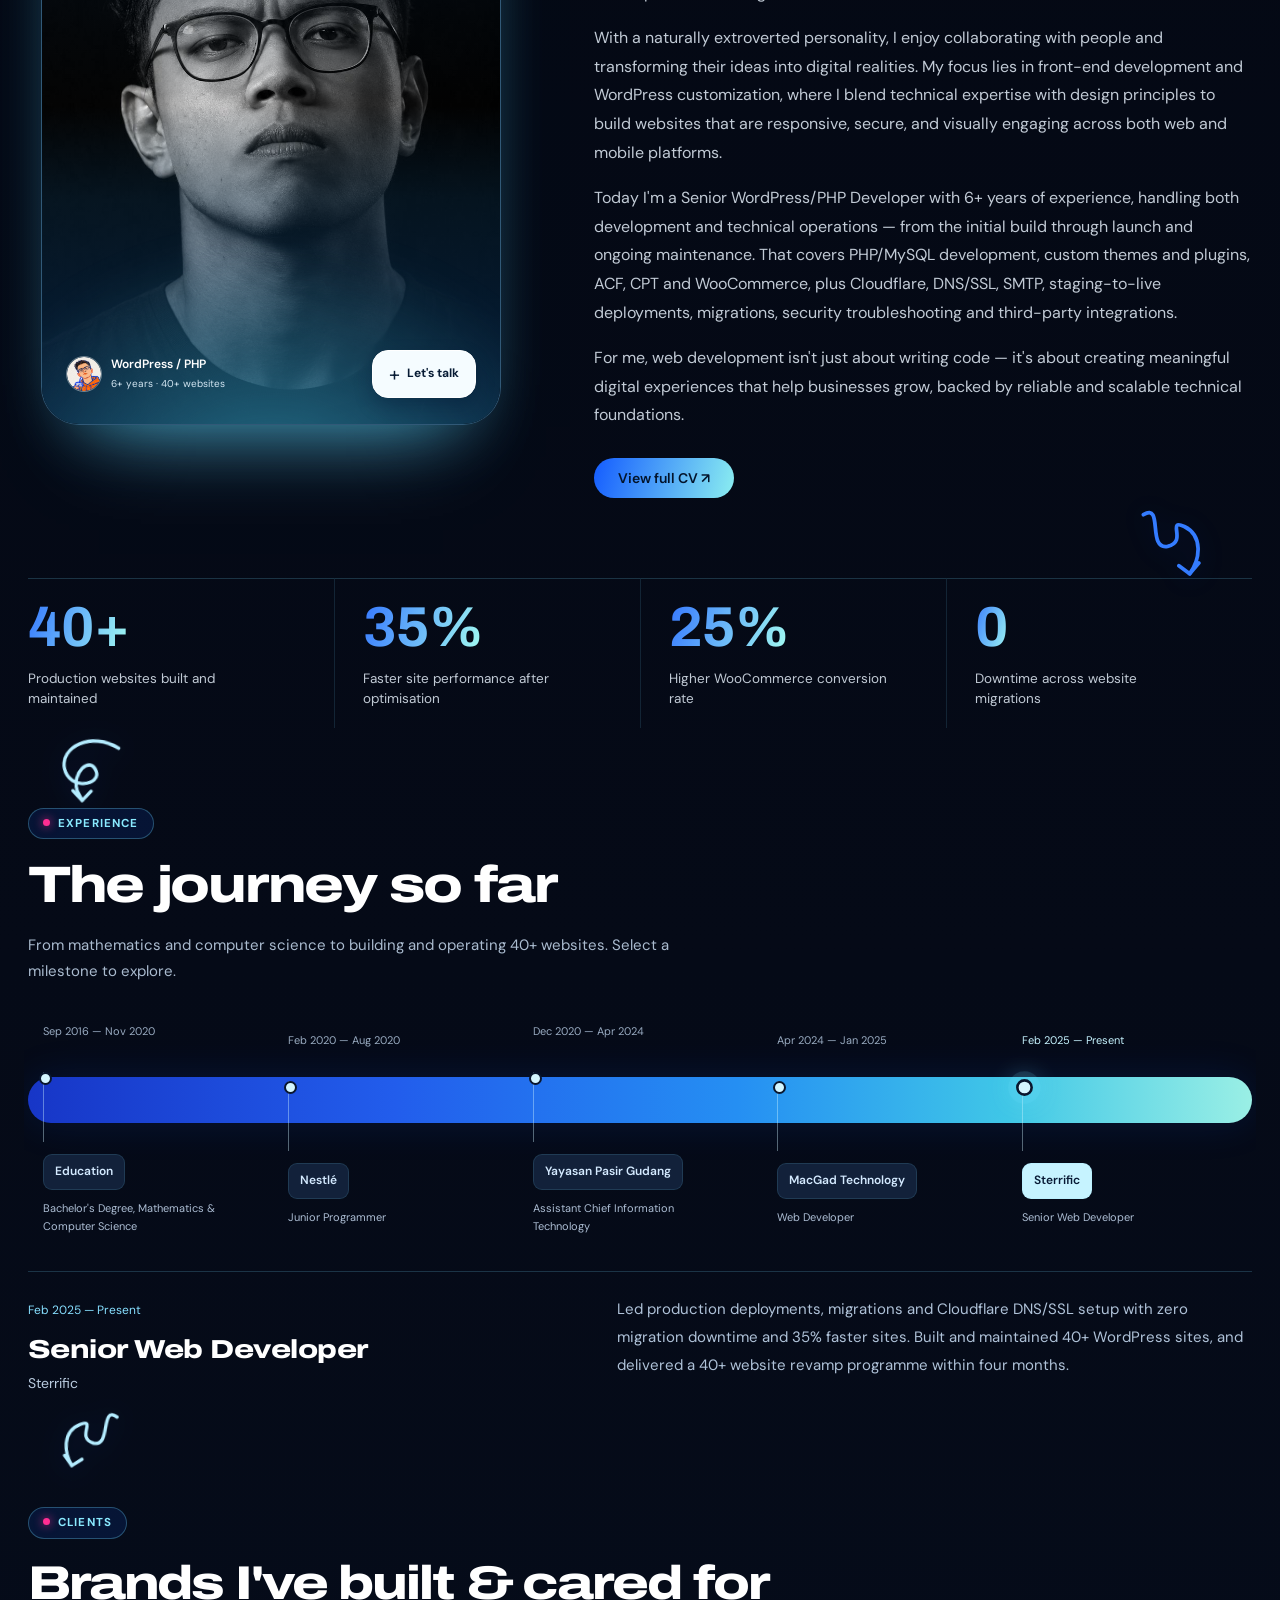
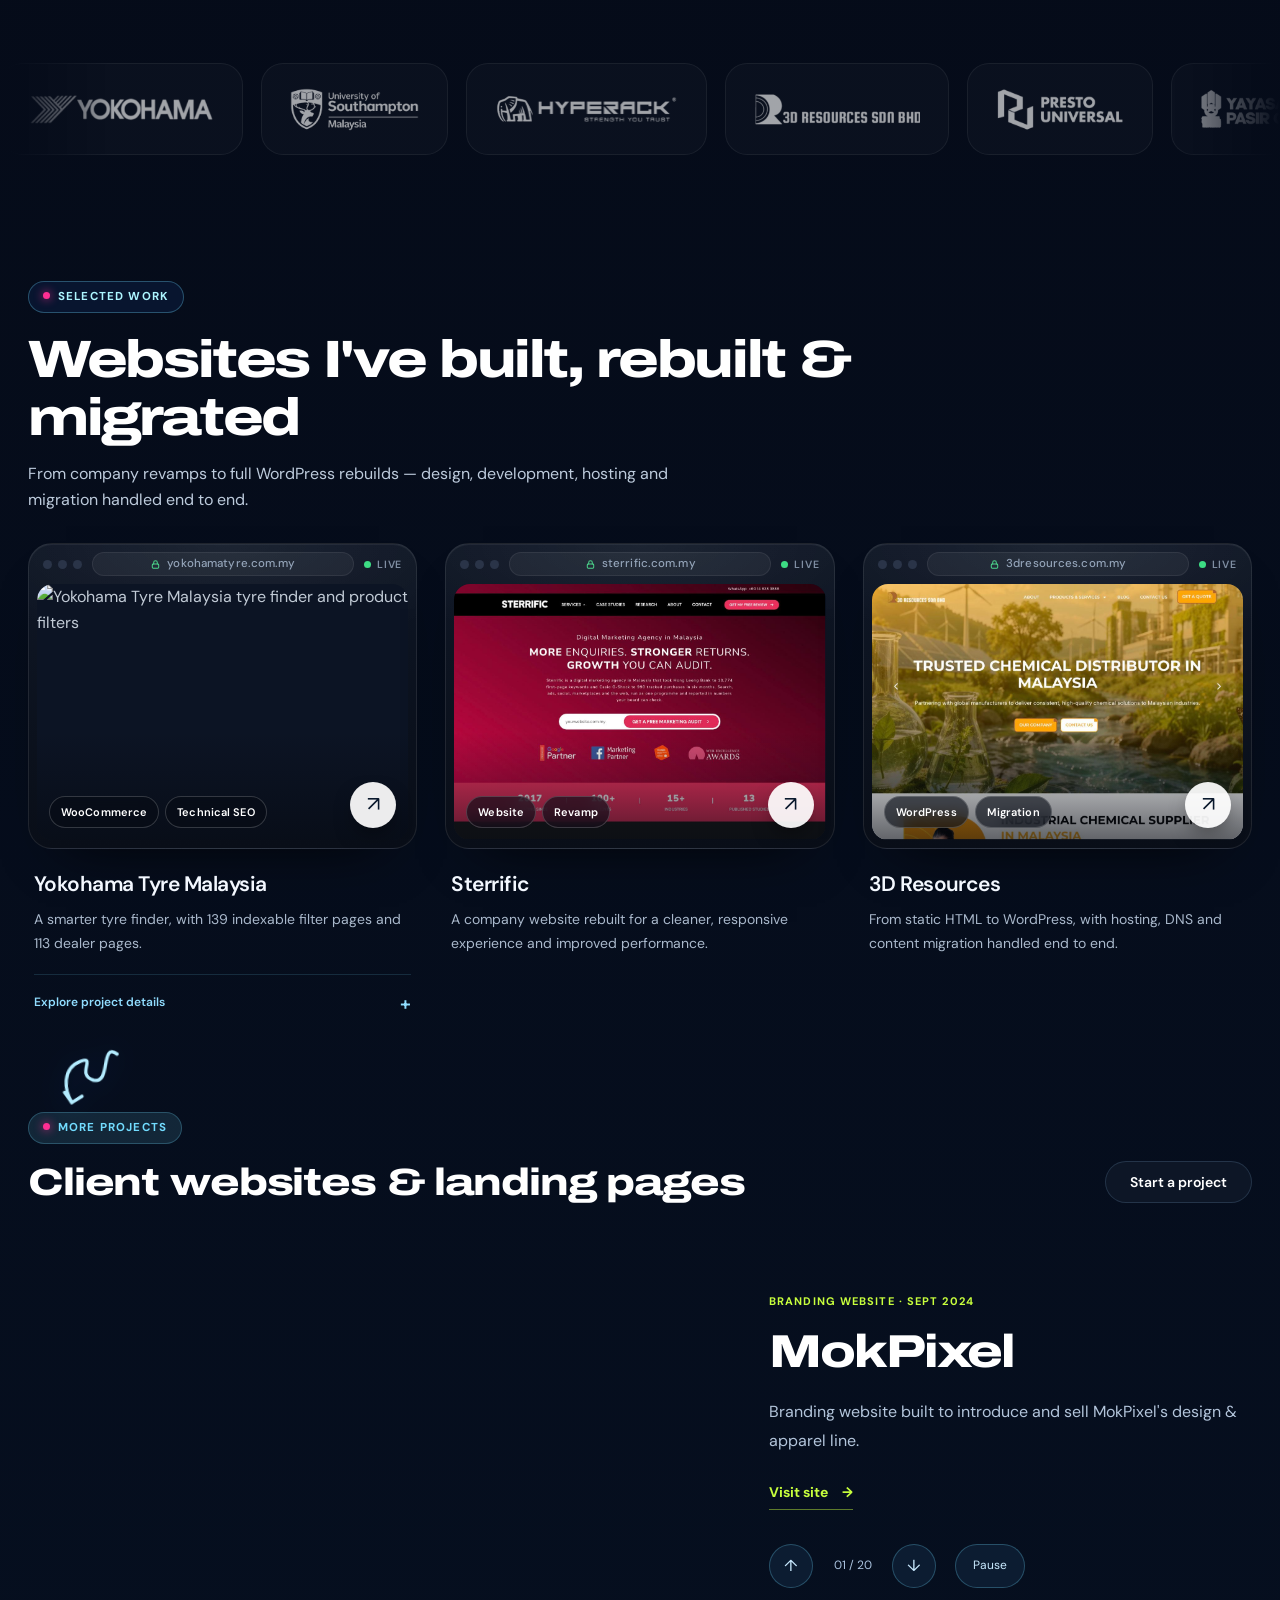
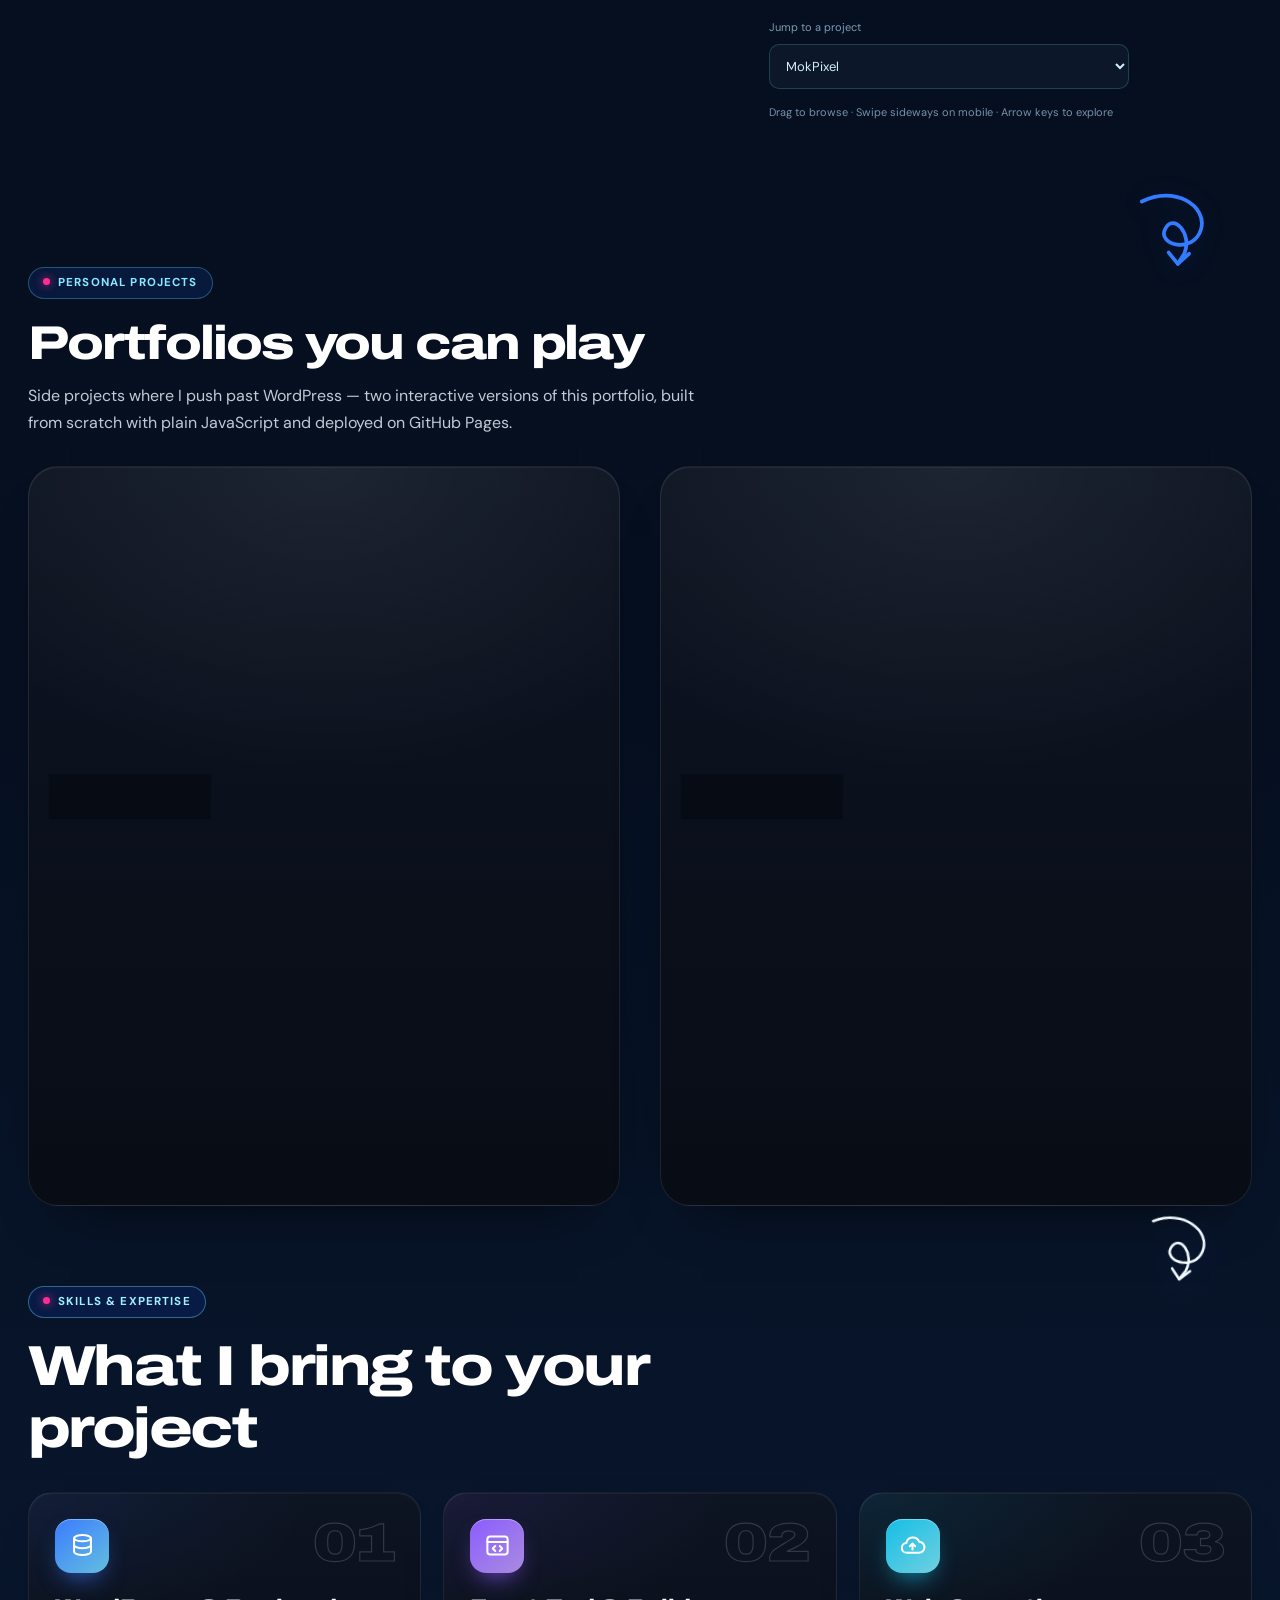
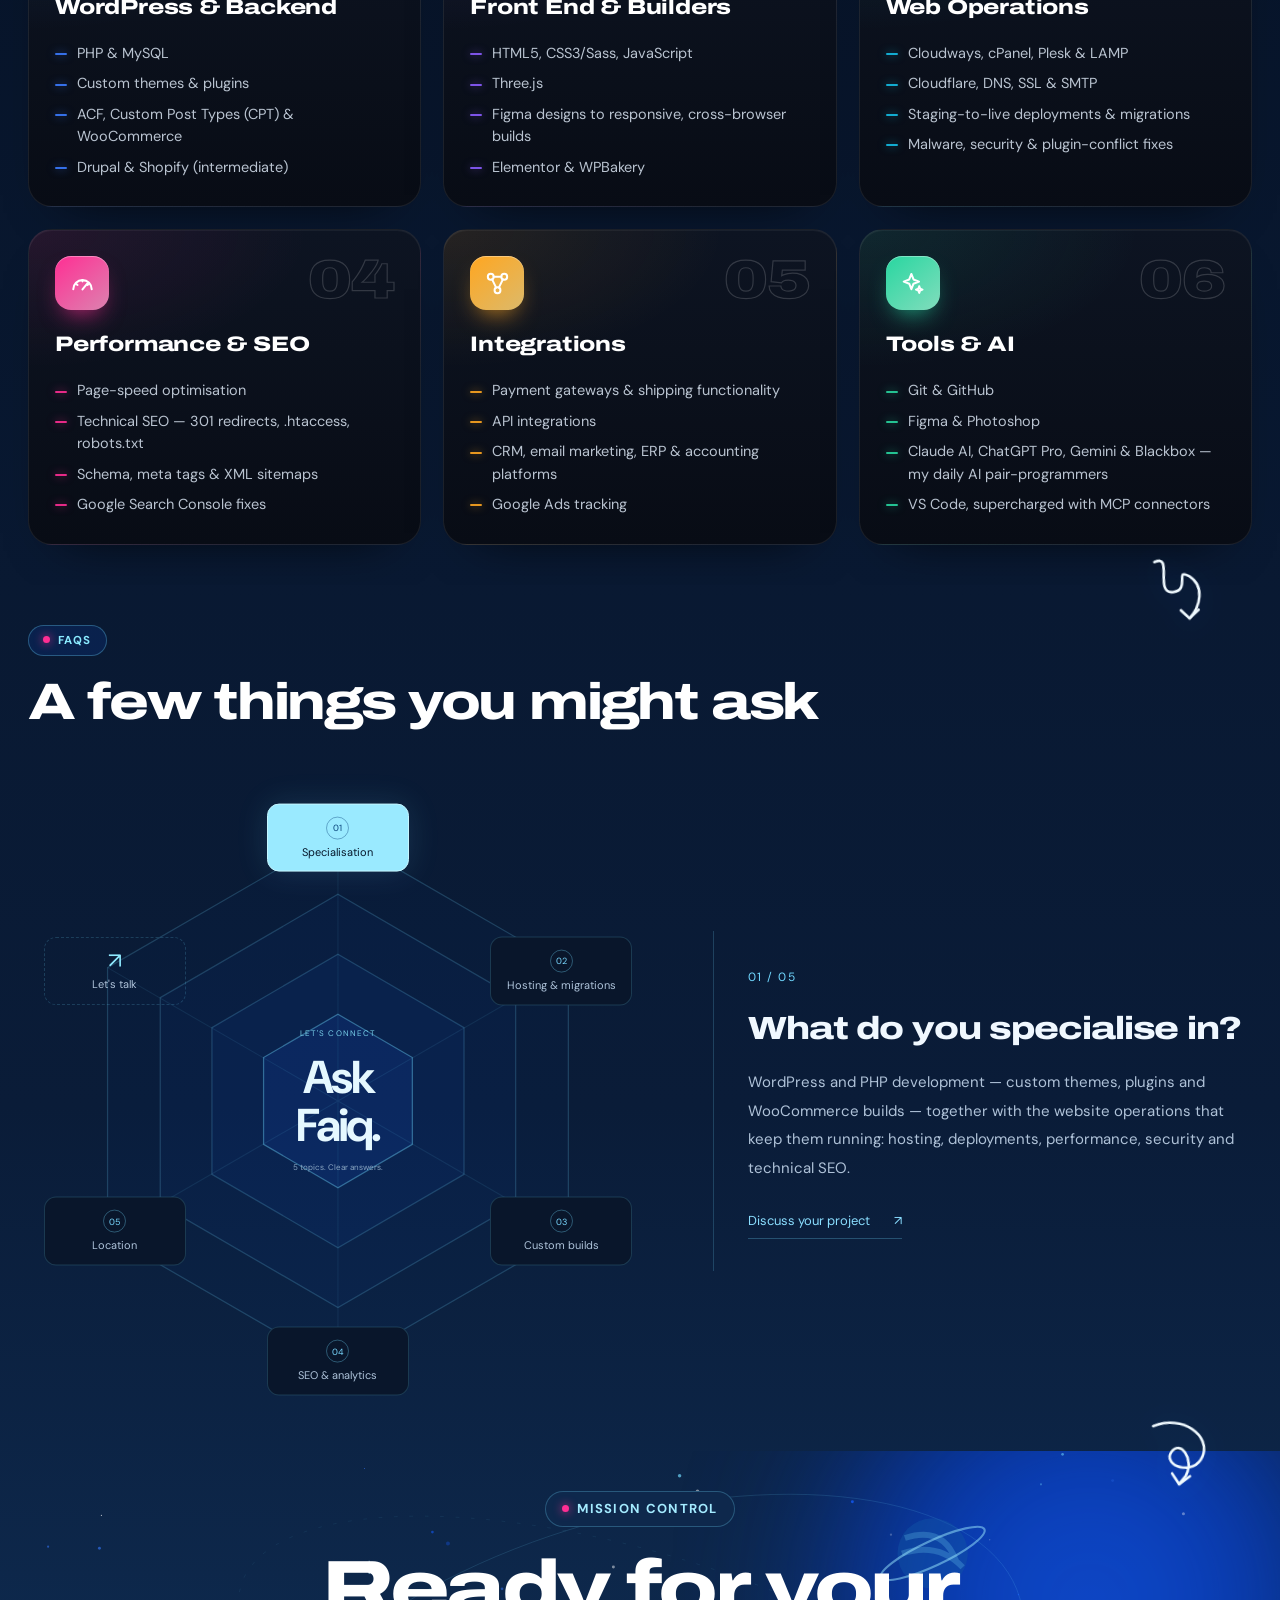
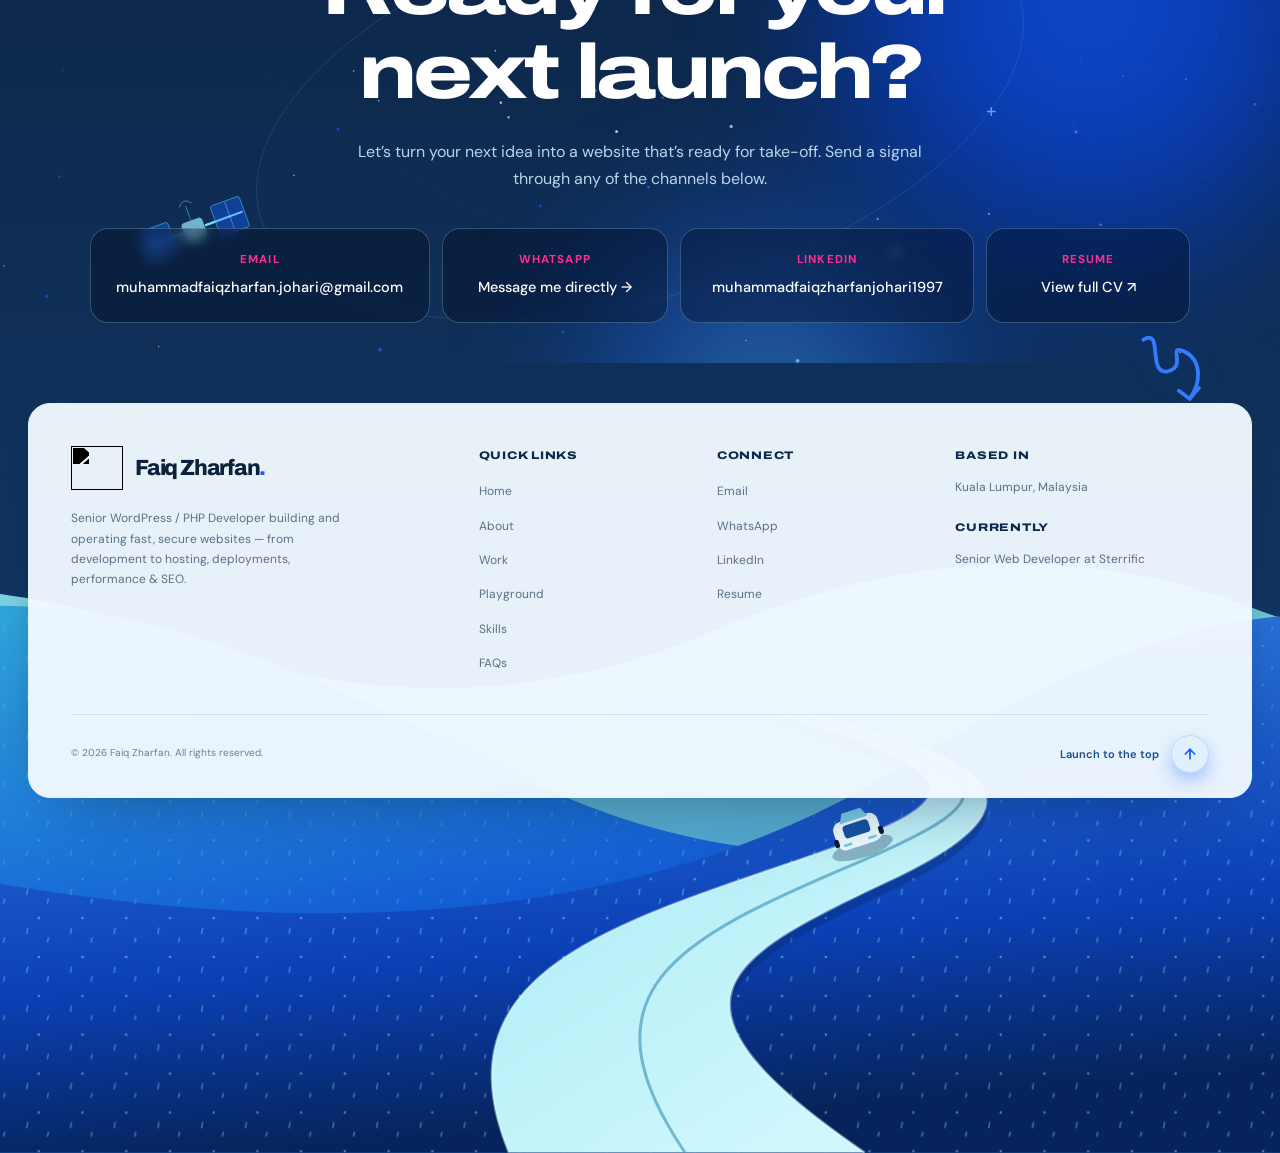
==== commit 6b5b746c: "Mission Control hero: split layout, live work stack, 3D figure, process band" ====
--- a/index.html
+++ b/index.html
@@ -17,6 +17,7 @@
 <link rel="stylesheet" href="work-cards.css?v=20261118">
 <link rel="stylesheet" href="clients.css?v=20261118">
 <link rel="stylesheet" href="more-cards.css?v=20261118">
+<link rel="stylesheet" href="hero-mc.css?v=20261118">
 <script>(function(d){d.classList.add('intro');setTimeout(function(){if(!document.querySelector('.hero-sub.is-split'))d.classList.remove('intro');},4500);})(document.documentElement);</script>
 </head>
 <body class="cosmic-journey">
@@ -59,32 +60,42 @@
       <canvas class="particles" id="particles"></canvas>
     </div>
 
-    <div class="hero-stage">
-      <p class="pill pill-accent reveal">Senior WordPress / PHP Developer · 6+ Years</p>
-      <h1 class="reveal hero-title" id="heroTitle">
-        <span class="hero-title-text">I build websites that are fast, <span class="hl">secure</span> &amp; built to grow.</span>
-        <span class="hero-title-fx" aria-hidden="true"></span>
-      </h1>
-
-      <!-- decorative: squiggle arrows -->
-      <svg class="squiggle sq-1" viewBox="0 0 160 150" aria-hidden="true"><path d="M20 30 C 70 -10, 150 20, 130 70 C 115 110, 60 110, 70 80 C 78 58, 118 70, 110 128"/><path d="M92 112 L110 130 L126 108"/></svg>
-      <svg class="squiggle sq-2" viewBox="0 0 170 130" aria-hidden="true"><path d="M30 20 C 60 10, 70 40, 40 55 C 10 70, 30 100, 70 90 C 100 82, 120 90, 150 110"/><path d="M128 112 L152 112 L146 88"/></svg>
-
-      <!-- decorative: glass profile cards -->
-      <div class="glass-card gc-1" aria-hidden="true">
-        <img src="assets/avatar-circle.png" alt="" width="72" height="72">
-        <strong>faiq.dev</strong>
-        <span>6+ years in WordPress</span>
-      </div>
-      <div class="glass-card gc-2" aria-hidden="true">
-        <span class="gc-icon">
-          <svg viewBox="0 0 24 24"><rect x="2.5" y="4" width="19" height="15" rx="2.5"/><path d="M2.5 8.5h19"/><circle cx="5.5" cy="6.3" r=".6"/><circle cx="7.6" cy="6.3" r=".6"/><path d="M7 13.5l2.2-2.2L7 9.1M11.5 15h5"/></svg>
+    <div class="hero-stage hero-stage--mc">
+      <div class="hero-copy">
+        <p class="pill pill-accent reveal">Senior WordPress / PHP Developer · 6+ Years</p>
+        <h1 class="reveal hero-title" id="heroTitle">
+          <span class="hero-title-text">I build websites that are fast, <span class="hl">secure</span> &amp; built to grow.</span>
+          <span class="hero-title-fx" aria-hidden="true"></span>
+        </h1>
+        <p class="hero-sub reveal">
+          Senior Web Developer at Sterrific in Kuala Lumpur. I build, host and grow
+          WordPress &amp; WooCommerce sites — from first commit to page-one rankings.
+        </p>
+        <div class="btn-row reveal">
+          <a href="#work" class="btn btn-accent">View work</a>
+          <a href="#contact" class="btn btn-talk">Let's talk</a>
+          <a href="assets/Muhammad_Faiq_Zharfan_Johari_CV_2026.pdf?v=20261104" target="_blank" rel="noopener noreferrer" class="btn btn-glass">Resume ↗</a>
+        </div>
+        <div class="hero-trust reveal">
+          <img class="hero-trust-avatar" src="assets/avatar-circle.png" alt="" width="44" height="44">
+          <p class="hero-trust-text"><strong>6+ yrs · 40+ sites live</strong><span>Trusted by teams across Malaysia &amp; Singapore</span></p>
+          <ul class="hero-trust-logos" aria-label="Selected clients"><li><img src="assets/logos/yokohama.png" alt="Yokohama Tyre Malaysia" height="22" width="131" loading="lazy"></li><li><img src="assets/logos/uosm.png" alt="University of Southampton Malaysia" height="22" width="66" loading="lazy"></li><li><img src="assets/logos/hyperack.png" alt="Hyperack" height="22" width="135" loading="lazy"></li><li><img src="assets/logos/presto.png" alt="Presto Universal" height="22" width="65" loading="lazy"></li></ul>
+        </div>
+      </div>
+
+      <a class="hero-visual" href="#work" aria-label="See selected work">
+        <svg class="squiggle sq-1" viewBox="0 0 160 150" aria-hidden="true"><path d="M20 30 C 70 -10, 150 20, 130 70 C 115 110, 60 110, 70 80 C 78 58, 118 70, 110 128"/><path d="M92 112 L110 130 L126 108"/></svg>
+        <span class="hv-glow" aria-hidden="true"></span>
+        <span class="hv-stack" aria-hidden="true">
+          <figure class="hv-win" data-pos="0" data-name="Yokohama Tyre Malaysia" style="--wk:255,72,72"><span class="hv-bar"><span class="sel-dots"><i></i><i></i><i></i></span><span class="hv-url">yokohamatyre.com.my</span><span class="sel-live"><i></i>Live</span></span><span class="hv-shot"><img src="assets/projects/yokohama.jpg" alt="" loading="eager" decoding="async"></span></figure>
+          <figure class="hv-win" data-pos="1" data-name="Sterrific" style="--wk:255,46,120"><span class="hv-bar"><span class="sel-dots"><i></i><i></i><i></i></span><span class="hv-url">sterrific.com.my</span><span class="sel-live"><i></i>Live</span></span><span class="hv-shot"><img src="assets/projects/sterrific.png" alt="" loading="eager" decoding="async"></span></figure>
+          <figure class="hv-win" data-pos="2" data-name="3D Resources" style="--wk:255,170,40"><span class="hv-bar"><span class="sel-dots"><i></i><i></i><i></i></span><span class="hv-url">3dresources.com.my</span><span class="sel-live"><i></i>Live</span></span><span class="hv-shot"><img src="assets/projects/3dresources.png" alt="" loading="eager" decoding="async"></span></figure>
         </span>
-        <strong>40+ sites</strong>
-        <span>built &amp; maintained</span>
-      </div>
-
-      <!-- rotating badge -->
+        <img class="hv-figure" src="assets/hero-figure.webp" alt="" width="380" height="810" decoding="async">
+        <span class="hv-chip" aria-hidden="true"><i></i><em>Live project</em><b class="hv-chip-name">Yokohama Tyre Malaysia</b></span>
+      </a>
+
+      <!-- floating "Let's talk" (appears after scrolling past the hero) -->
       <a href="#contact" class="spin-badge" aria-label="Let's talk — go to contact">
         <svg viewBox="0 0 200 200" aria-hidden="true">
           <defs><path id="badgeCircle" d="M100,100 m-72,0 a72,72 0 1,1 144,0 a72,72 0 1,1 -144,0"/></defs>
@@ -92,32 +103,22 @@
         </svg>
         <svg class="badge-mark" viewBox="0 0 60 60" aria-hidden="true"><path d="M14 40 C 18 18, 34 14, 30 30 C 26 44, 40 46, 46 22"/><path d="M38 26 L46 20 L50 30"/></svg>
       </a>
-
-      <p class="hero-sub reveal">
-        Based in Kuala Lumpur, currently Senior Web Developer at Sterrific —
-        building and operating 40+ production websites. From custom WordPress
-        and WooCommerce builds to hosting, deployments, performance &amp; technical SEO.
-      </p>
-      <div class="btn-row reveal">
-        <a href="#work" class="btn btn-accent">View work</a>
-        <a href="#contact" class="btn btn-glass">Get in touch</a>
-        <a href="assets/Muhammad_Faiq_Zharfan_Johari_CV_2026.pdf?v=20261104" target="_blank" rel="noopener noreferrer" class="btn btn-glass">Resume ↗</a>
-      </div>
-    </div>
-
-    <!-- bottom tray: three steps -->
+    </div>
+  </section>
+
+  <!-- PROCESS -->
+  <section class="process-band" id="process" aria-label="How I work">
     <div class="hero-tray">
       <article class="tray-card reveal">
-        <h3>Build it<br>right</h3>
+        <h3>Build it right</h3>
         <p>Custom WordPress &amp; WooCommerce</p>
         <div class="tray-widget">
           <span class="tw-chip"><img src="assets/avatar-circle.png" alt="" width="28" height="28"> PHP · ACF · CPT</span>
-          <span class="tw-pill">40+ sites</span>
         </div>
       </article>
       <svg class="tray-arrow" viewBox="0 0 60 40" aria-hidden="true"><path d="M4 30 C 14 4, 26 4, 24 20 C 22 34, 40 34, 54 12"/><path d="M44 12 L54 10 L54 22"/></svg>
       <article class="tray-card reveal">
-        <h3>Launch it<br>safely</h3>
+        <h3>Launch it safely</h3>
         <p>Hosting, DNS/SSL &amp; zero-drama deploys</p>
         <div class="tray-widget">
           <span class="tw-field"><em>Performance</em><b>+35%</b></span>
@@ -125,7 +126,7 @@
       </article>
       <svg class="tray-arrow" viewBox="0 0 60 40" aria-hidden="true"><path d="M4 30 C 14 4, 26 4, 24 20 C 22 34, 40 34, 54 12"/><path d="M44 12 L54 10 L54 22"/></svg>
       <article class="tray-card reveal">
-        <h3>Grow it<br>further</h3>
+        <h3>Grow it further</h3>
         <p>Performance &amp; technical SEO</p>
         <div class="tray-widget">
           <span class="tw-bubble"><em>Conversion lift</em><b>+25%</b></span>
@@ -916,5 +917,6 @@
 <script src="skill-cards.js?v=20261118" defer></script>
 <script src="work-cards.js?v=20261118" defer></script>
 <script src="more-cards.js?v=20261118" defer></script>
+<script src="hero-mc.js?v=20261118" defer></script>
 </body>
 </html>
--- a/hero-mc.css
+++ b/hero-mc.css
@@ -0,0 +1,205 @@
+/* ==========================================================================
+   Hero — "Mission Control"
+   Left: the message (pill, title, one line, CTAs, trust row).
+   Right: one visual — a fanned stack of live browser windows with real work,
+   the 3D toy figure standing in front. Clutter removed; the step tray now
+   lives in its own #process band; "Let's talk" becomes a floating badge.
+   ========================================================================== */
+
+main > .hero { min-height: auto; padding-top: 64px; padding-bottom: 40px; }
+
+.hero .hero-stage--mc {
+  display: grid; grid-template-columns: minmax(0, 1.04fr) minmax(0, .96fr);
+  align-items: center; gap: 48px; text-align: left;
+  max-width: 1240px; min-height: min(720px, calc(100svh - 150px));
+}
+.hero-copy { position: relative; z-index: 3; display: flex; flex-direction: column; align-items: flex-start; min-width: 0; }
+
+/* old poster decorations: gone */
+.hero .glass-card, .hero .sq-2 { display: none !important; }
+
+/* title: left aligned, sized for the column */
+.hero .hero-stage--mc .hero-title { max-width: none; width: 100%; }
+.hero .hero-stage--mc h1 {
+  font-size: clamp(44px, 5.3vw, 86px); line-height: .94; margin: 20px 0 22px; text-align: left;
+}
+.hero .hero-stage--mc .hero-sub { max-width: 520px; font-size: 17px; line-height: 1.65; margin: 0; color: rgba(225, 235, 248, .8); }
+.hero .hero-stage--mc .btn-row { justify-content: flex-start; margin-top: 30px; }
+.hero .btn-talk {
+  background: linear-gradient(110deg, var(--pop-deep, #d6106f), var(--pop, #ff2e93) 60%, var(--pop-hover, #ff5aa9));
+  color: #fff; box-shadow: 0 12px 28px -14px rgba(var(--pop-rgb, 255, 46, 147), .9);
+}
+.hero .btn-talk:hover { filter: brightness(1.08); }
+
+/* trust row */
+.hero-trust {
+  display: grid; grid-template-columns: auto 1fr; align-items: center; gap: 12px 14px;
+  width: 100%; max-width: 540px;
+  margin-top: 36px; padding: 12px 18px 14px 12px; border-radius: 22px;
+  background: rgba(255, 255, 255, .035); border: 1px solid rgba(255, 255, 255, .08);
+  backdrop-filter: blur(8px); -webkit-backdrop-filter: blur(8px);
+}
+.hero-trust-avatar { width: 44px; height: 44px; border-radius: 50%; border: 2px solid rgba(255, 255, 255, .85); flex: none; }
+.hero-trust-text { margin: 0; display: flex; flex-direction: column; line-height: 1.3; }
+.hero-trust-text strong { color: #fff; font-size: 14px; font-weight: 700; }
+.hero-trust-text span { color: #93a5bd; font-size: 12.5px; }
+.hero-trust-logos {
+  grid-column: 1 / -1; display: flex; align-items: center; justify-content: space-between; gap: 14px;
+  margin: 0; padding: 12px 4px 0; list-style: none;
+  border-top: 1px solid rgba(255, 255, 255, .08);
+}
+.hero-trust-logos img { display: block; width: auto; filter: brightness(0) invert(1); opacity: .55; transition: opacity .3s ease; }
+.hero-trust:hover .hero-trust-logos img { opacity: .8; }
+
+/* ---------- visual ---------- */
+.hero-visual {
+  --rx: 0deg; --ry: 0deg; --fx: 0px; --fy: 0px;
+  position: relative; display: block; width: 100%; aspect-ratio: 1 / .92; min-height: 440px;
+  color: inherit; text-decoration: none; z-index: 2;
+}
+.hv-glow {
+  position: absolute; inset: 8% 6% 10% 4%; border-radius: 50%; pointer-events: none;
+  background:
+    radial-gradient(closest-side at 40% 45%, rgba(20, 92, 255, .55), transparent),
+    radial-gradient(closest-side at 75% 70%, rgba(255, 46, 147, .35), transparent);
+  filter: blur(50px); opacity: .8;
+}
+.hv-stack {
+  position: absolute; inset: 4% 6% 12% 0; display: block;
+  perspective: 1400px; transform-style: preserve-3d;
+  transform: rotateX(var(--rx)) rotateY(var(--ry));
+  transition: transform .6s var(--ease);
+}
+.hv-win {
+  position: absolute; margin: 0; width: 80%; display: flex; flex-direction: column;
+  border-radius: 18px; overflow: hidden;
+  background: linear-gradient(180deg, #111a2b, #0a0f19);
+  border: 1px solid rgba(255, 255, 255, .1);
+  box-shadow: 0 40px 80px -40px rgba(0, 0, 0, .95), inset 0 1px 0 rgba(255, 255, 255, .06);
+  transition: transform 1s var(--ease), opacity .9s ease, filter .9s ease, box-shadow .9s ease, left 1s var(--ease), top 1s var(--ease);
+}
+.hv-win[data-pos="0"] {
+  left: 6%; top: 26%; z-index: 3; transform: rotate(-2.5deg) translateZ(40px);
+  border-color: rgba(var(--wk), .45);
+  box-shadow: 0 0 0 1px rgba(var(--wk), .2), 0 0 70px -20px rgba(var(--wk), .7), 0 40px 80px -40px rgba(0, 0, 0, .95);
+}
+.hv-win[data-pos="1"] { left: 20%; top: 11%; z-index: 2; transform: rotate(4deg) scale(.9); opacity: .78; filter: brightness(.62) saturate(.85); }
+.hv-win[data-pos="2"] { left: 0%; top: 0%; z-index: 1; transform: rotate(-7deg) scale(.8); opacity: .5; filter: brightness(.45) saturate(.7); }
+
+.hv-bar { display: flex; align-items: center; gap: 10px; height: 34px; padding: 0 12px; flex: none; background: rgba(255, 255, 255, .03); border-bottom: 1px solid rgba(255, 255, 255, .06); }
+.hv-bar .sel-dots i { width: 8px; height: 8px; }
+.hv-win[data-pos="0"] .sel-dots i:nth-child(1) { background: #ff5f57; }
+.hv-win[data-pos="0"] .sel-dots i:nth-child(2) { background: #febc2e; }
+.hv-win[data-pos="0"] .sel-dots i:nth-child(3) { background: #28c840; }
+.hv-url {
+  flex: 1; min-width: 0; height: 20px; display: flex; align-items: center; justify-content: center;
+  border-radius: 999px; background: rgba(255, 255, 255, .05); color: #9fb0c6; font-size: 10.5px;
+  white-space: nowrap; overflow: hidden; text-overflow: ellipsis;
+}
+.hv-bar .sel-live { font-size: 9.5px; }
+.hv-shot { position: relative; display: block; aspect-ratio: 16 / 10; overflow: hidden; background: #0b1220; }
+.hv-shot img {
+  width: 100%; height: 100%; object-fit: cover; object-position: 50% 0%; display: block;
+  transition: object-position 5s cubic-bezier(.45, 0, .2, 1) .5s;
+}
+.hv-win[data-pos="0"] .hv-shot img { object-position: 50% 100%; }
+
+/* 3D figure */
+.hv-figure {
+  position: absolute; right: -2%; bottom: 0; z-index: 5; height: 74%; width: auto;
+  filter: drop-shadow(0 30px 30px rgba(0, 0, 0, .55)) drop-shadow(0 0 40px rgba(20, 92, 255, .25));
+  transform: translate3d(var(--fx), var(--fy), 0);
+  transition: transform .6s var(--ease);
+  animation: hv-float 6s ease-in-out infinite;
+  pointer-events: none;
+  -webkit-mask-image: linear-gradient(180deg, #000 88%, transparent); mask-image: linear-gradient(180deg, #000 88%, transparent);
+}
+@keyframes hv-float { 50% { translate: 0 -10px; } }
+
+/* live chip */
+.hv-chip {
+  position: absolute; left: 4%; bottom: 3%; z-index: 6;
+  display: inline-flex; align-items: center; gap: 8px;
+  padding: 9px 16px 9px 12px; border-radius: 999px;
+  background: rgba(8, 12, 22, .72); border: 1px solid rgba(255, 255, 255, .14);
+  backdrop-filter: blur(10px); -webkit-backdrop-filter: blur(10px);
+  color: #fff; font-size: 12.5px; white-space: nowrap;
+}
+.hv-chip i { width: 8px; height: 8px; border-radius: 50%; background: #3ddc84; animation: sel-live 2s ease-out infinite; }
+.hv-chip em { font-style: normal; color: #93a5bd; }
+.hv-chip b { font-weight: 700; }
+
+/* squiggle pointing at the work */
+.hero-visual .sq-1 { position: absolute; left: -9%; top: -2%; width: 120px; height: auto; transform: rotate(-12deg); z-index: 6; }
+
+.hero-visual:hover .hv-win[data-pos="0"] { box-shadow: 0 0 0 1px rgba(var(--wk), .35), 0 0 90px -16px rgba(var(--wk), .85), 0 40px 80px -40px rgba(0, 0, 0, .95); }
+.hero-visual:focus-visible { outline: 2px solid #72dcff; outline-offset: 8px; border-radius: 24px; }
+
+/* ---------- floating "Let's talk" badge ---------- */
+.hero .spin-badge { display: none; }
+.spin-badge.spin-badge--float {
+  display: grid; position: fixed; right: 26px; bottom: 26px; top: auto; left: auto; margin: 0;
+  width: 92px; height: 92px; z-index: 80;
+  opacity: 0; transform: scale(.6) translateY(20px); pointer-events: none;
+  transition: opacity .45s ease, transform .55s var(--ease);
+}
+.spin-badge--float.is-visible { opacity: 1; transform: none; pointer-events: auto; }
+.spin-badge--float.is-visible:hover { transform: scale(1.06); }
+html.intro .spin-badge--float { animation: none; }
+
+/* ---------- intro choreography for the new pieces ---------- */
+html.intro .hero-copy > .pill { animation: intro-blur .9s var(--ease) .1s both; }
+html.intro .hero-trust { animation: intro-blur .9s var(--ease) 1.9s both; }
+html.intro .hv-win[data-pos="2"] { animation: intro-rise 1.1s cubic-bezier(.2, .8, .2, 1) .9s both; }
+html.intro .hv-win[data-pos="1"] { animation: intro-rise 1.1s cubic-bezier(.2, .8, .2, 1) 1.05s both; }
+html.intro .hv-win[data-pos="0"] { animation: intro-rise 1.1s cubic-bezier(.2, .8, .2, 1) 1.2s both; }
+html.intro .hv-figure { animation: intro-rise 1.1s cubic-bezier(.2, .8, .2, 1) 1.5s both, hv-float 6s ease-in-out 2.6s infinite; }
+html.intro .hv-chip { animation: intro-blur .8s var(--ease) 2.1s both; }
+
+/* ---------- process band (moved out of the hero) ---------- */
+#main > #process { padding: 8px var(--page-gutter) 72px; position: relative; }
+#process .hero-tray {
+  max-width: 1240px; margin: 0 auto; padding: 0; background: none; border: 0; border-radius: 0;
+  display: grid; grid-template-columns: 1fr auto 1fr auto 1fr; gap: 14px; align-items: stretch;
+}
+#process .tray-card {
+  position: relative; text-align: left; align-items: flex-start; min-height: 0;
+  padding: 26px 26px 24px; border-radius: 24px;
+  background: radial-gradient(130% 80% at 0% 0%, rgba(20, 92, 255, .12), transparent 55%), linear-gradient(180deg, #0d1422, #080c15);
+  border: 1px solid rgba(255, 255, 255, .08);
+  transition: transform .5s var(--ease), border-color .4s ease, box-shadow .5s var(--ease);
+}
+#process .tray-card:hover { transform: translateY(-5px); border-color: rgba(114, 220, 255, .35); box-shadow: 0 30px 60px -36px rgba(20, 92, 255, .7); }
+#process .tray-card h3 { font-size: clamp(22px, 2.2vw, 30px); text-transform: none; line-height: 1.05; }
+#process .tray-card p { margin-top: 10px; color: #9fb0c6; }
+#process .tray-widget { justify-content: flex-start; padding-top: 22px; }
+#process .tray-arrow { align-self: center; opacity: .6; }
+
+/* ---------- responsive ---------- */
+@media (max-width: 1100px) {
+  .hero .hero-stage--mc { gap: 28px; }
+  .hero-trust-logos img { height: 18px; }
+}
+@media (max-width: 900px) {
+  main > .hero { padding-top: 40px; }
+  .hero .hero-stage--mc { grid-template-columns: 1fr; min-height: 0; gap: 18px; }
+  .hero .hero-stage--mc h1 { font-size: clamp(40px, 11vw, 72px); }
+  .hero-visual { max-width: 560px; justify-self: center; min-height: 0; aspect-ratio: 1 / .86; }
+  #process .hero-tray { grid-template-columns: 1fr; }
+  #process .tray-arrow { display: none; }
+}
+@media (max-width: 600px) {
+  .hero .hero-stage--mc .hero-sub { font-size: 15.5px; }
+  .hero-trust { border-radius: 18px; padding: 10px 14px 10px 10px; }
+  .hero-trust-logos { gap: 10px; }
+  .hero-trust-logos img { height: 15px; }
+  .hero-visual .sq-1 { display: none; }
+  .hv-chip { font-size: 11.5px; padding: 7px 12px 7px 10px; }
+  .hv-chip em { display: none; }
+  .spin-badge--float { width: 72px; height: 72px; right: 16px; bottom: 16px; }
+  #main > #process { padding-bottom: 48px; }
+}
+@media (prefers-reduced-motion: reduce) {
+  .hv-win, .hv-shot img, .hv-figure, .hv-stack, .spin-badge--float { transition: none; animation: none; }
+  .hv-win[data-pos="0"] .hv-shot img { object-position: 50% 0%; }
+}
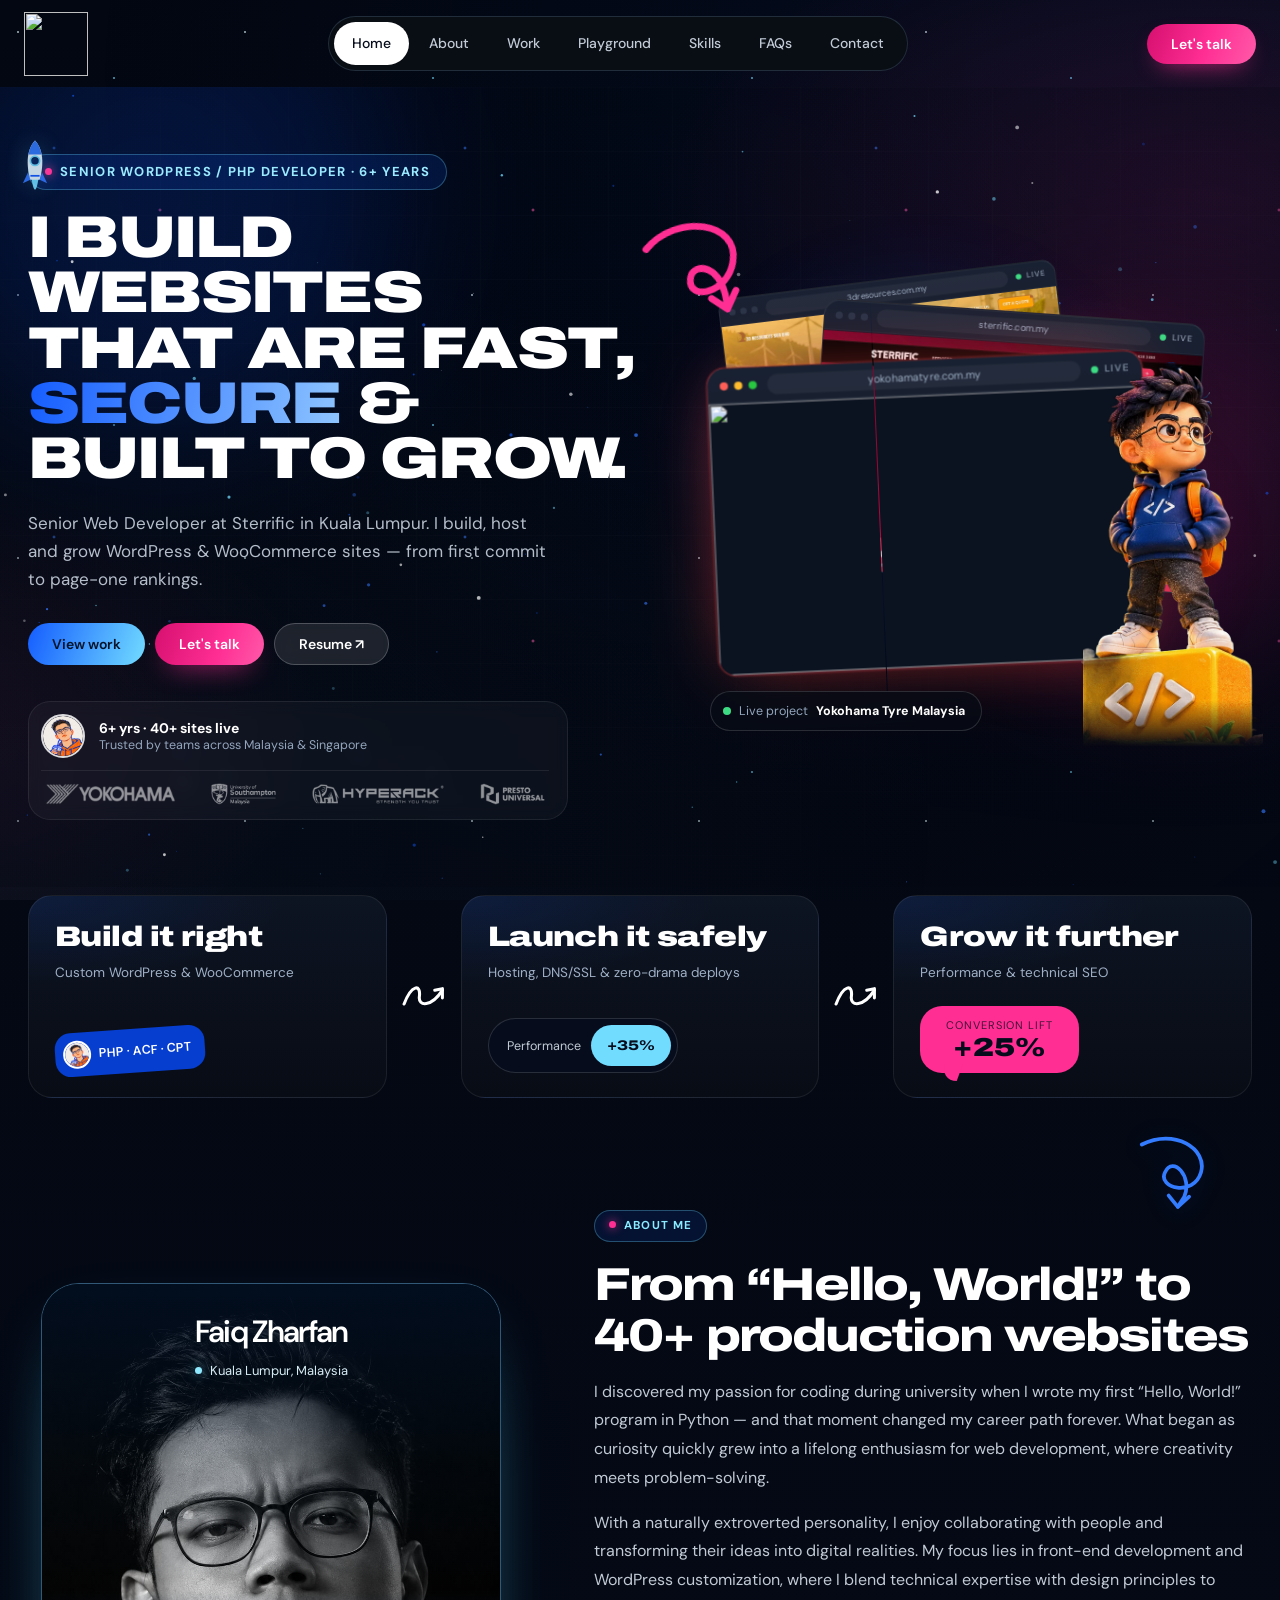
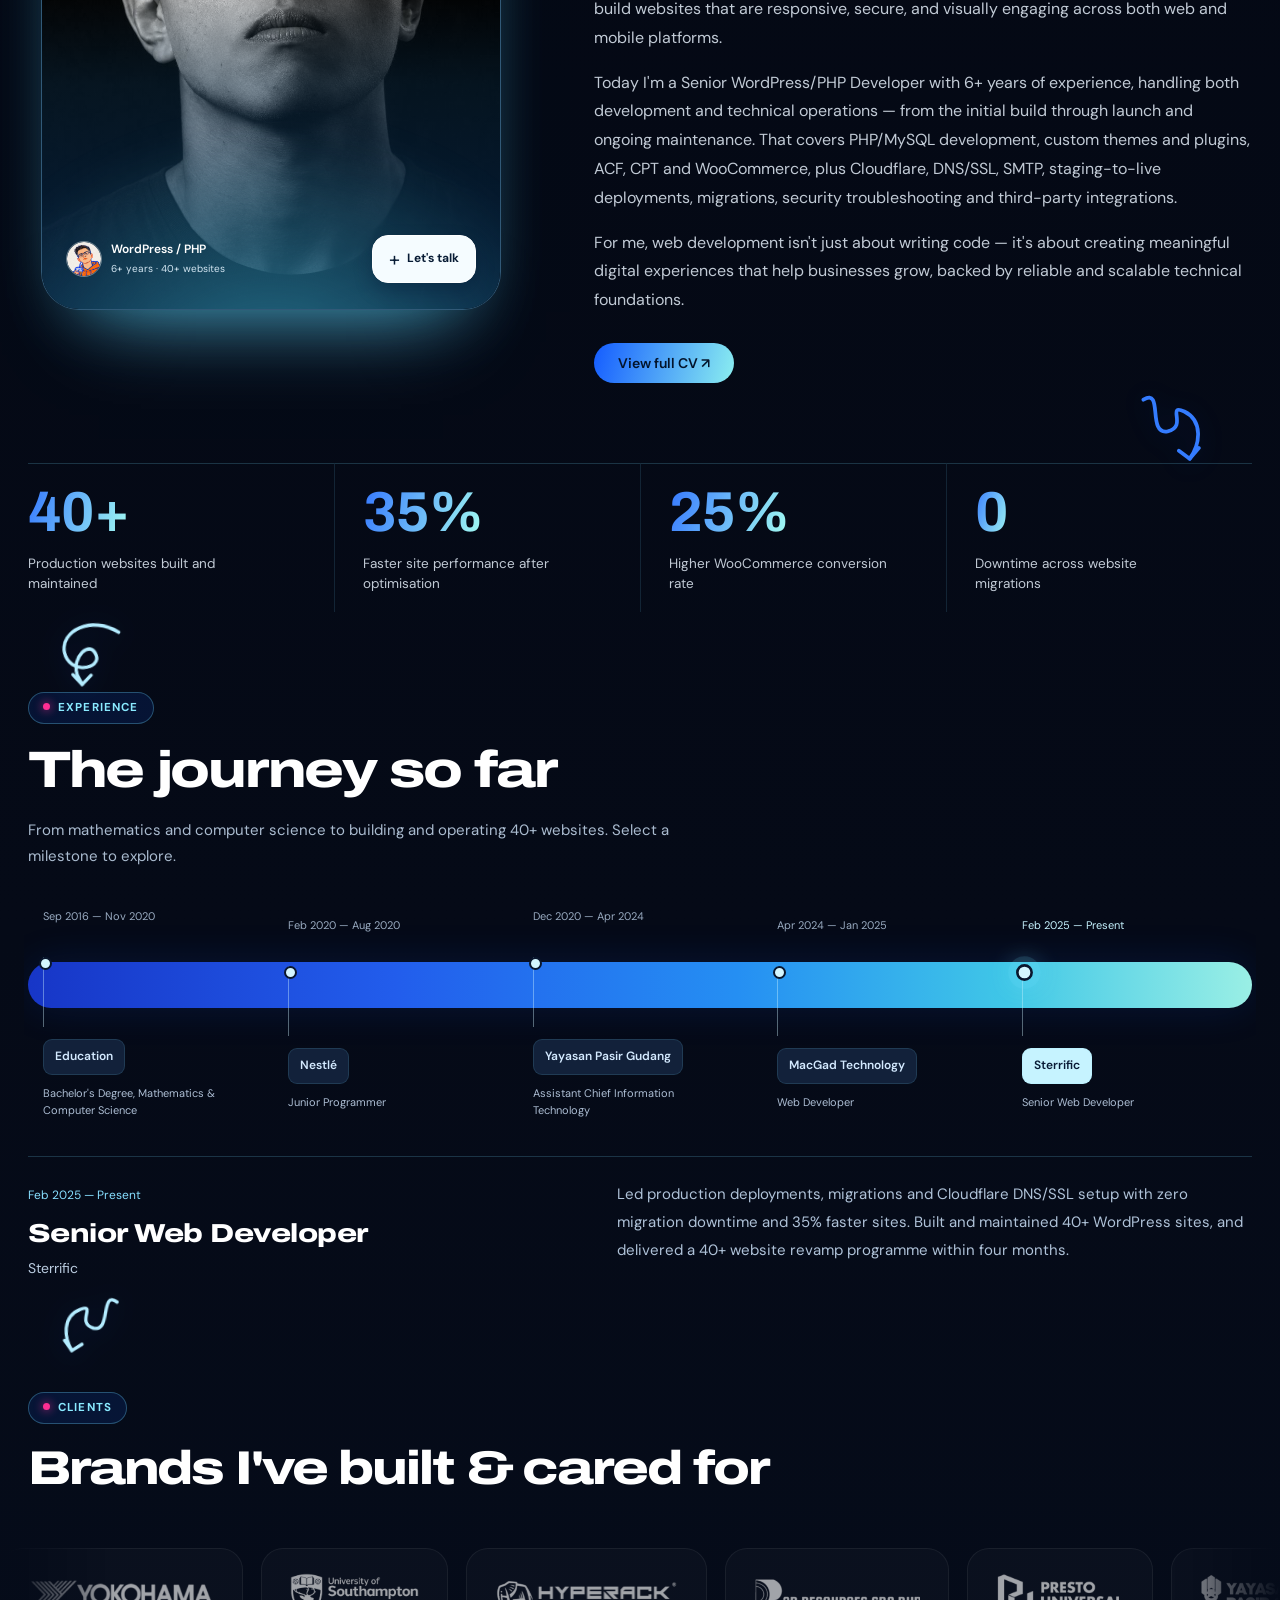
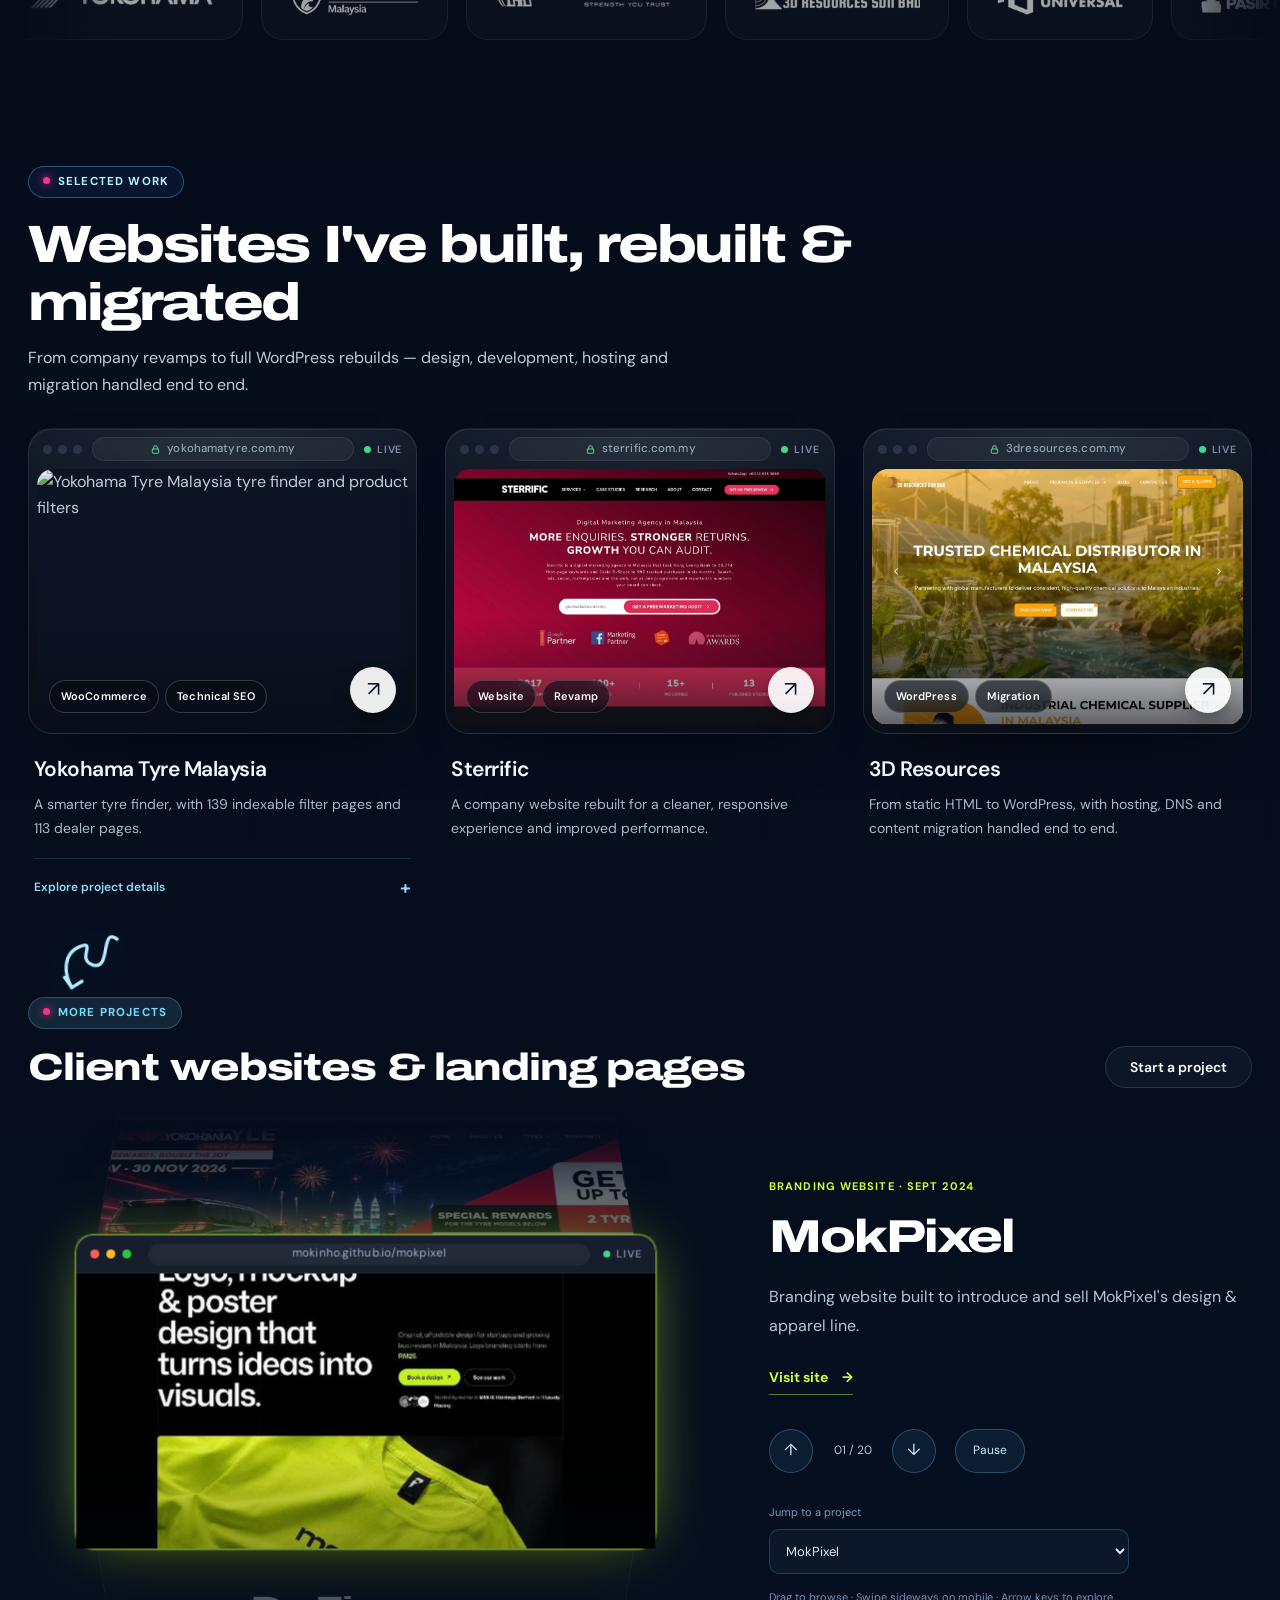
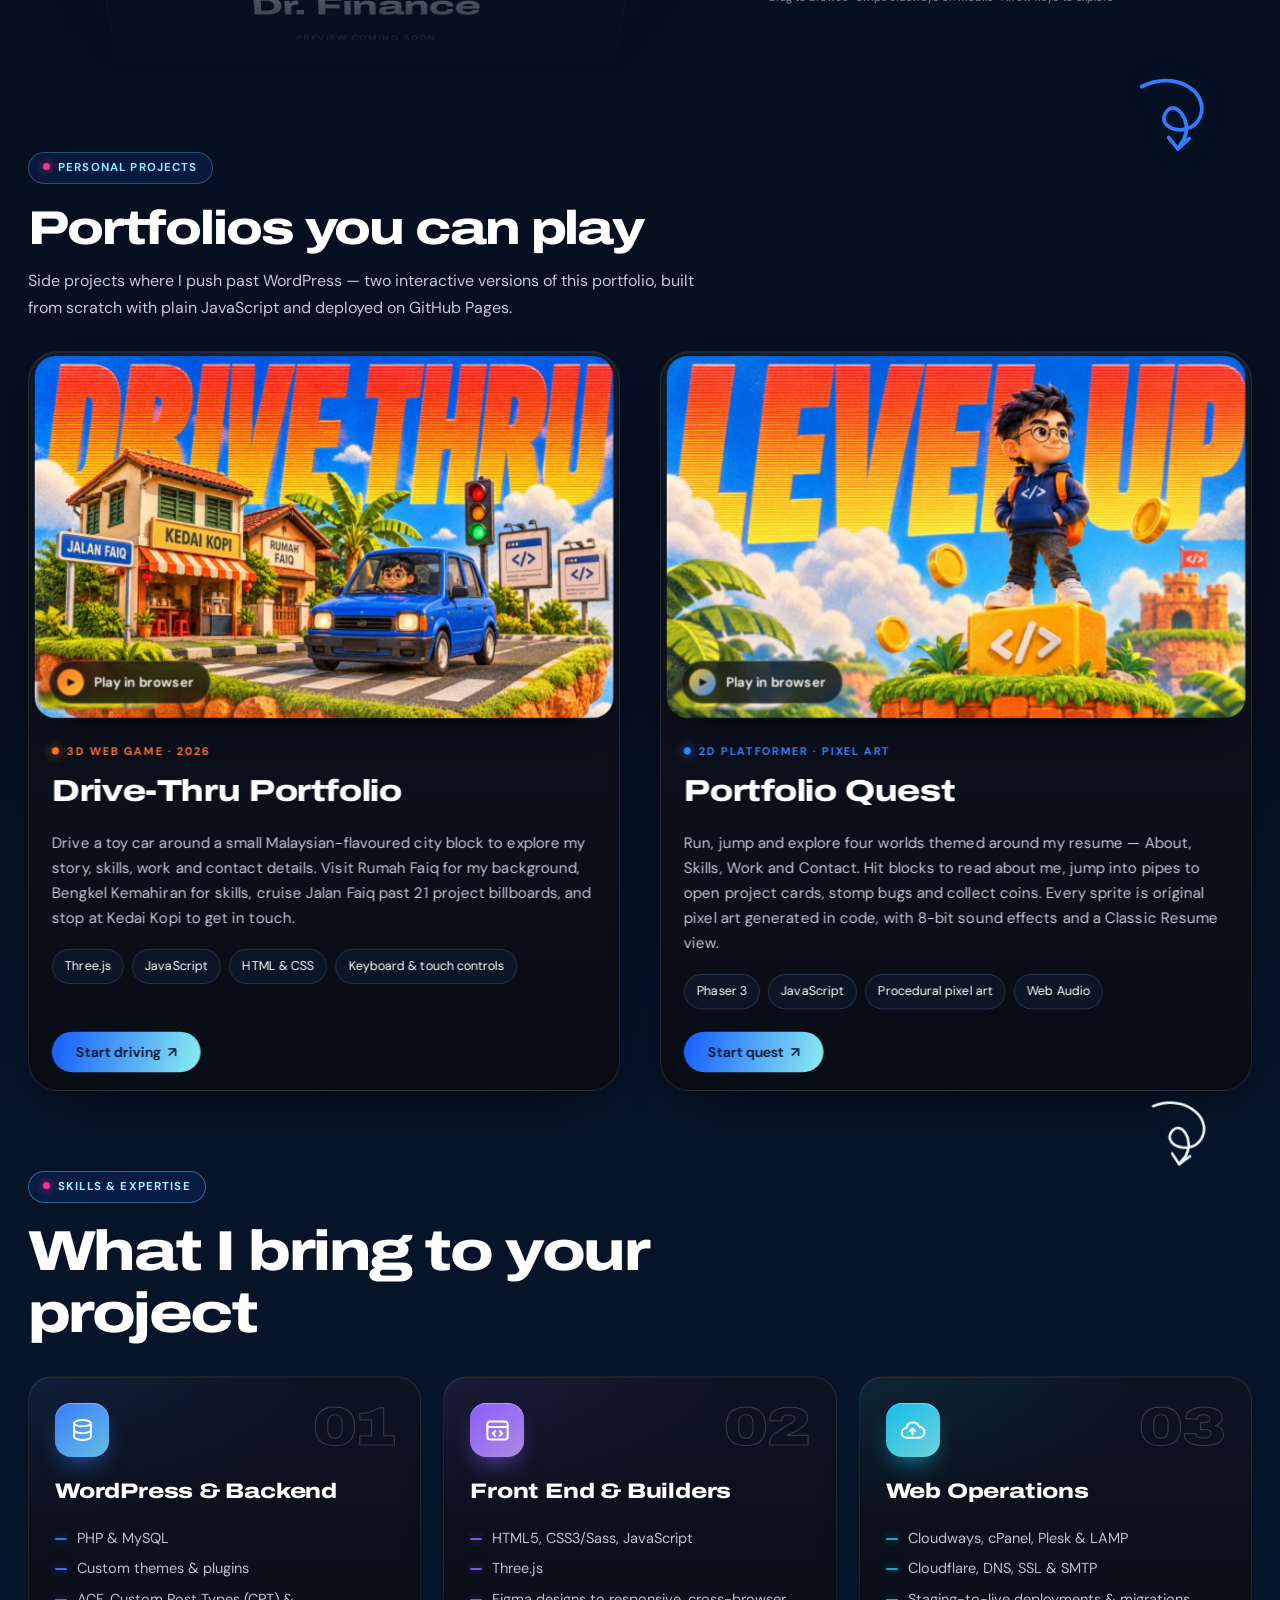
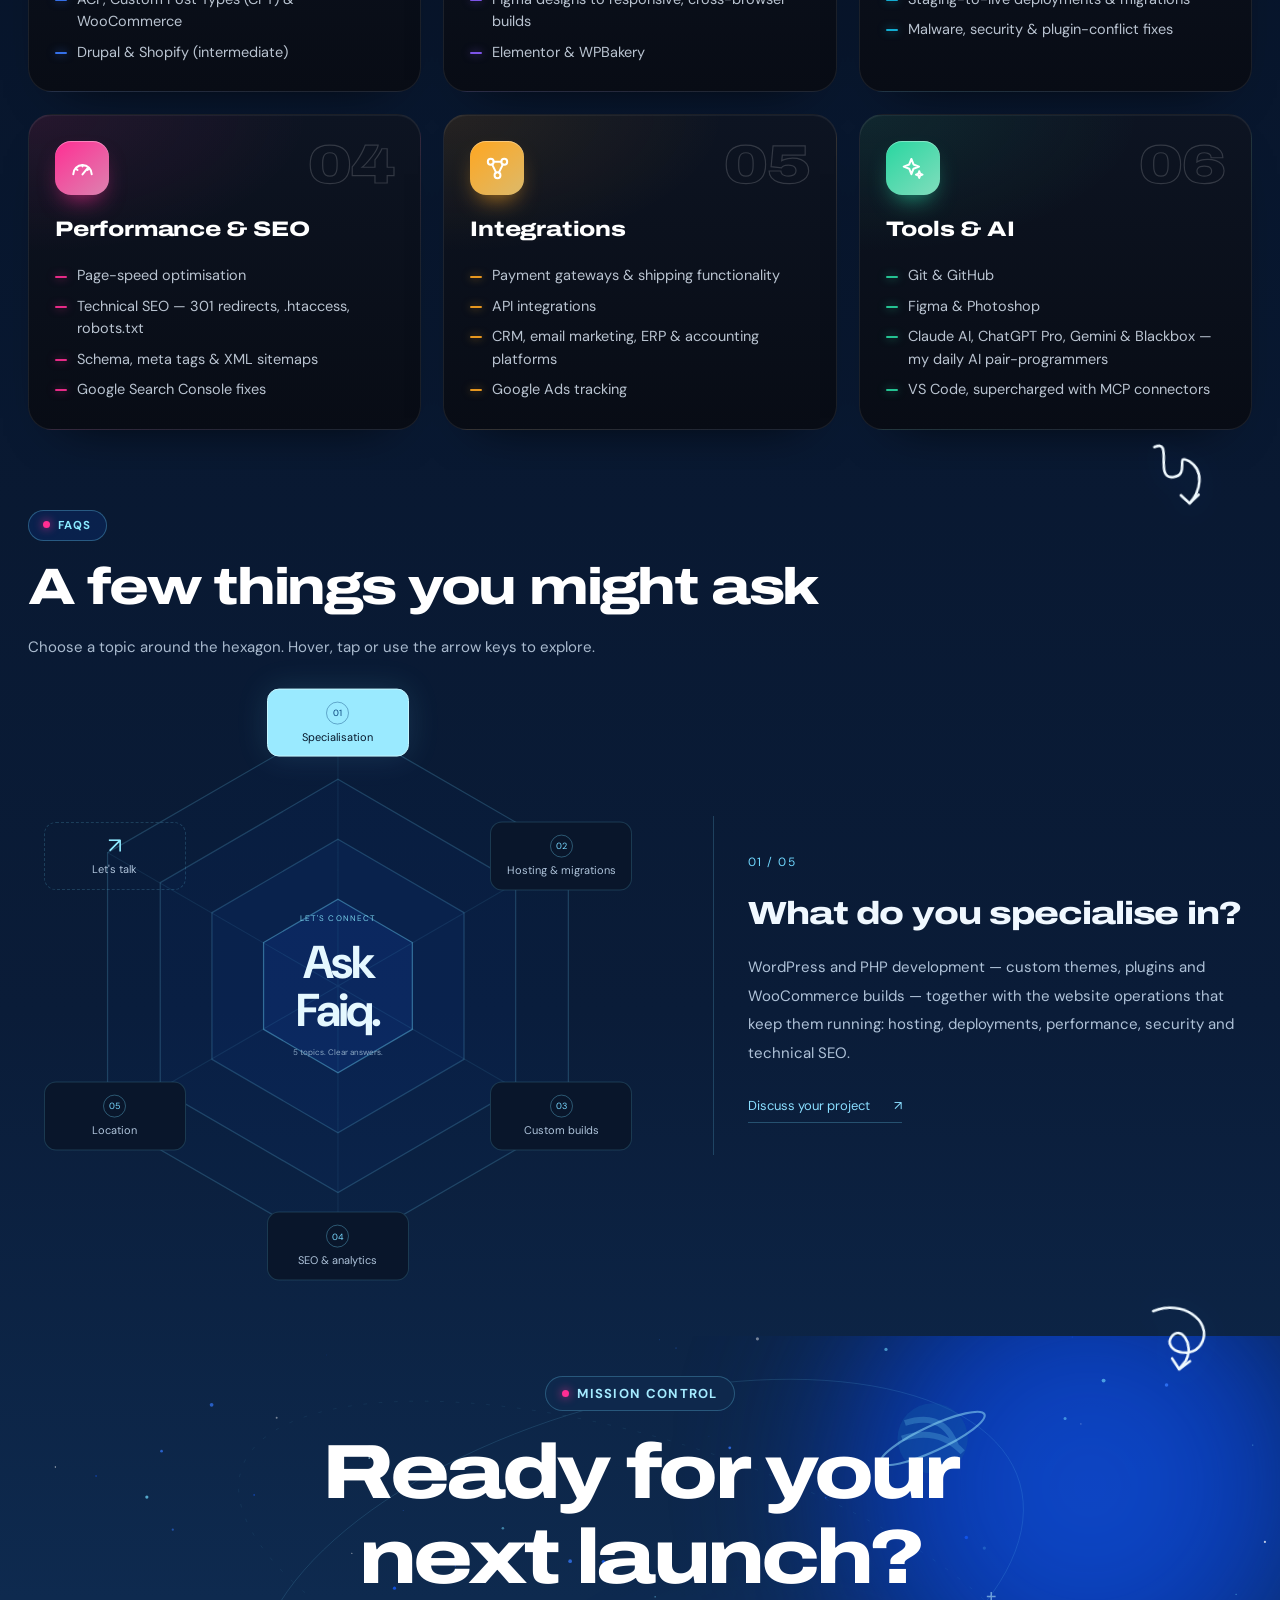
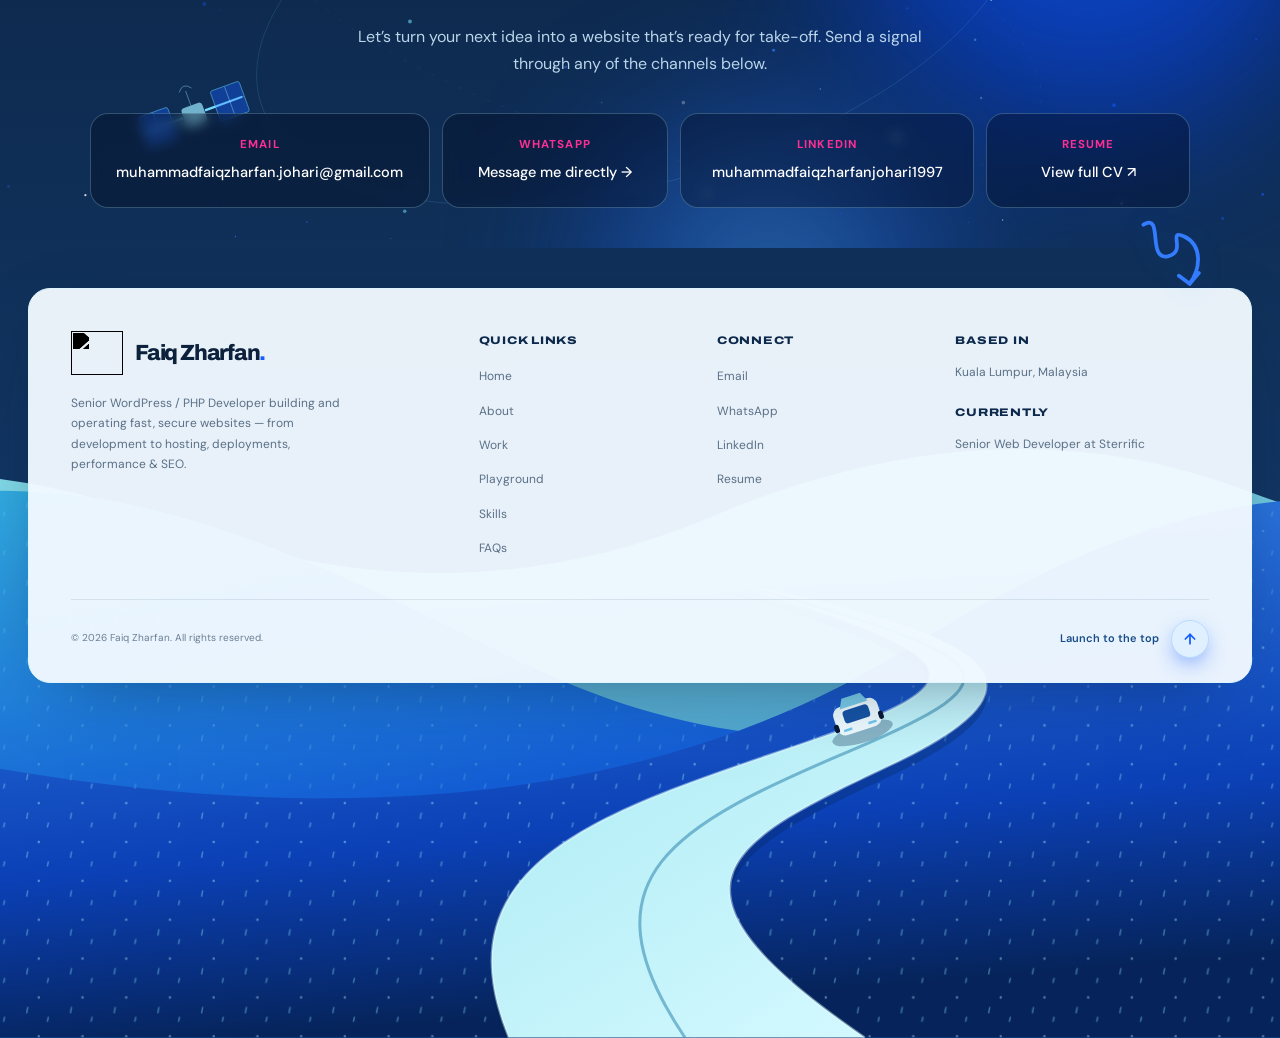
==== commit 4f14f903: "Hero: fit title to column, cache-bust scripts" ====
--- a/index.html
+++ b/index.html
@@ -17,7 +17,7 @@
 <link rel="stylesheet" href="work-cards.css?v=20261118">
 <link rel="stylesheet" href="clients.css?v=20261118">
 <link rel="stylesheet" href="more-cards.css?v=20261118">
-<link rel="stylesheet" href="hero-mc.css?v=20261118">
+<link rel="stylesheet" href="hero-mc.css?v=20261118b">
 <script>(function(d){d.classList.add('intro');setTimeout(function(){if(!document.querySelector('.hero-sub.is-split'))d.classList.remove('intro');},4500);})(document.documentElement);</script>
 </head>
 <body class="cosmic-journey">
@@ -912,11 +912,11 @@
 <script src="rubber-segment.js" defer></script>
 <script src="true-focus.js" defer></script>
 <script src="gradual-blur.js" defer></script>
-<script src="script.js?v=20261104-archivo-mobile-gap" defer></script>
+<script src="script.js?v=20261118-hero" defer></script>
 <script src="play-cards.js?v=20261118" defer></script>
 <script src="skill-cards.js?v=20261118" defer></script>
 <script src="work-cards.js?v=20261118" defer></script>
 <script src="more-cards.js?v=20261118" defer></script>
-<script src="hero-mc.js?v=20261118" defer></script>
+<script src="hero-mc.js?v=20261118b" defer></script>
 </body>
 </html>
--- a/hero-mc.css
+++ b/hero-mc.css
@@ -21,7 +21,7 @@
 /* title: left aligned, sized for the column */
 .hero .hero-stage--mc .hero-title { max-width: none; width: 100%; }
 .hero .hero-stage--mc h1 {
-  font-size: clamp(44px, 5.3vw, 86px); line-height: .94; margin: 20px 0 22px; text-align: left;
+  font-size: clamp(40px, 4.6vw, 80px); line-height: .94; margin: 20px 0 22px; text-align: left;
 }
 .hero .hero-stage--mc .hero-sub { max-width: 520px; font-size: 17px; line-height: 1.65; margin: 0; color: rgba(225, 235, 248, .8); }
 .hero .hero-stage--mc .btn-row { justify-content: flex-start; margin-top: 30px; }
@@ -183,7 +183,7 @@
 @media (max-width: 900px) {
   main > .hero { padding-top: 40px; }
   .hero .hero-stage--mc { grid-template-columns: 1fr; min-height: 0; gap: 18px; }
-  .hero .hero-stage--mc h1 { font-size: clamp(40px, 11vw, 72px); }
+  .hero .hero-stage--mc h1 { font-size: clamp(34px, 9.2vw, 68px); }
   .hero-visual { max-width: 560px; justify-self: center; min-height: 0; aspect-ratio: 1 / .86; }
   #process .hero-tray { grid-template-columns: 1fr; }
   #process .tray-arrow { display: none; }
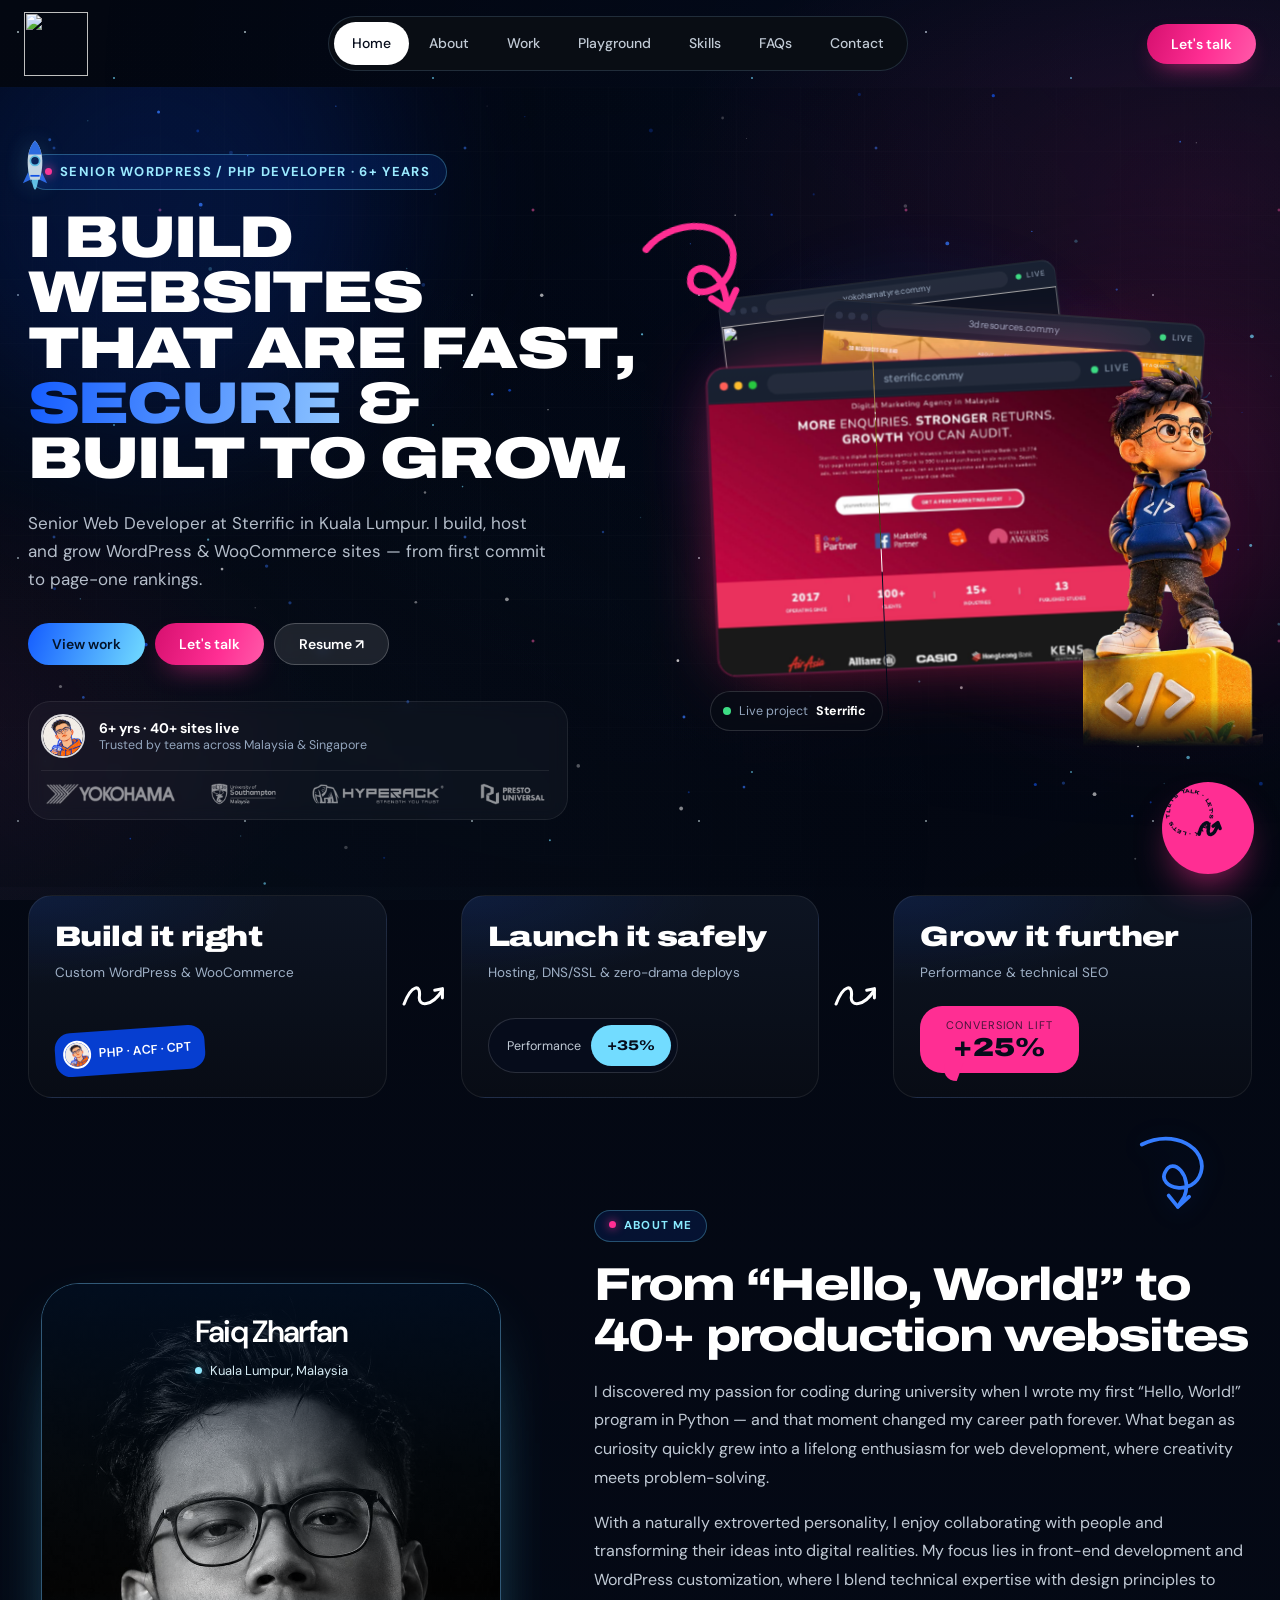
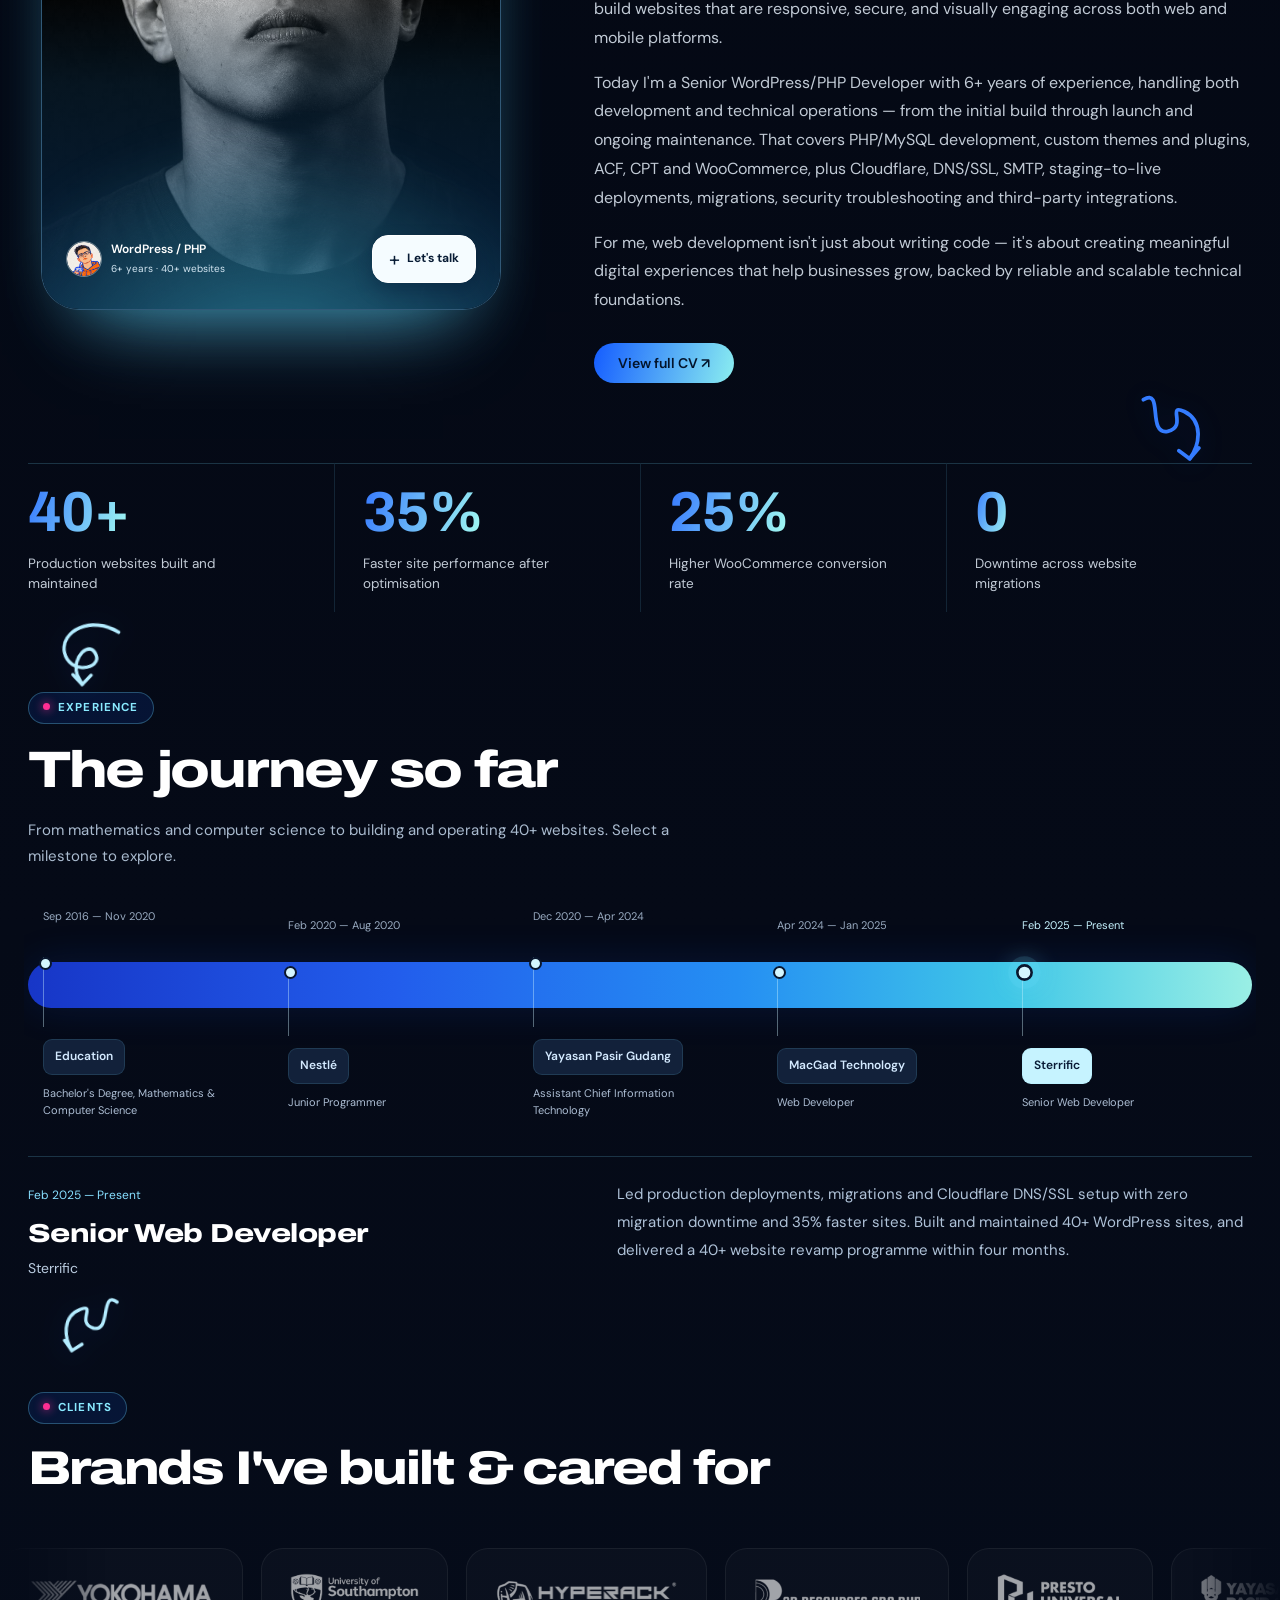
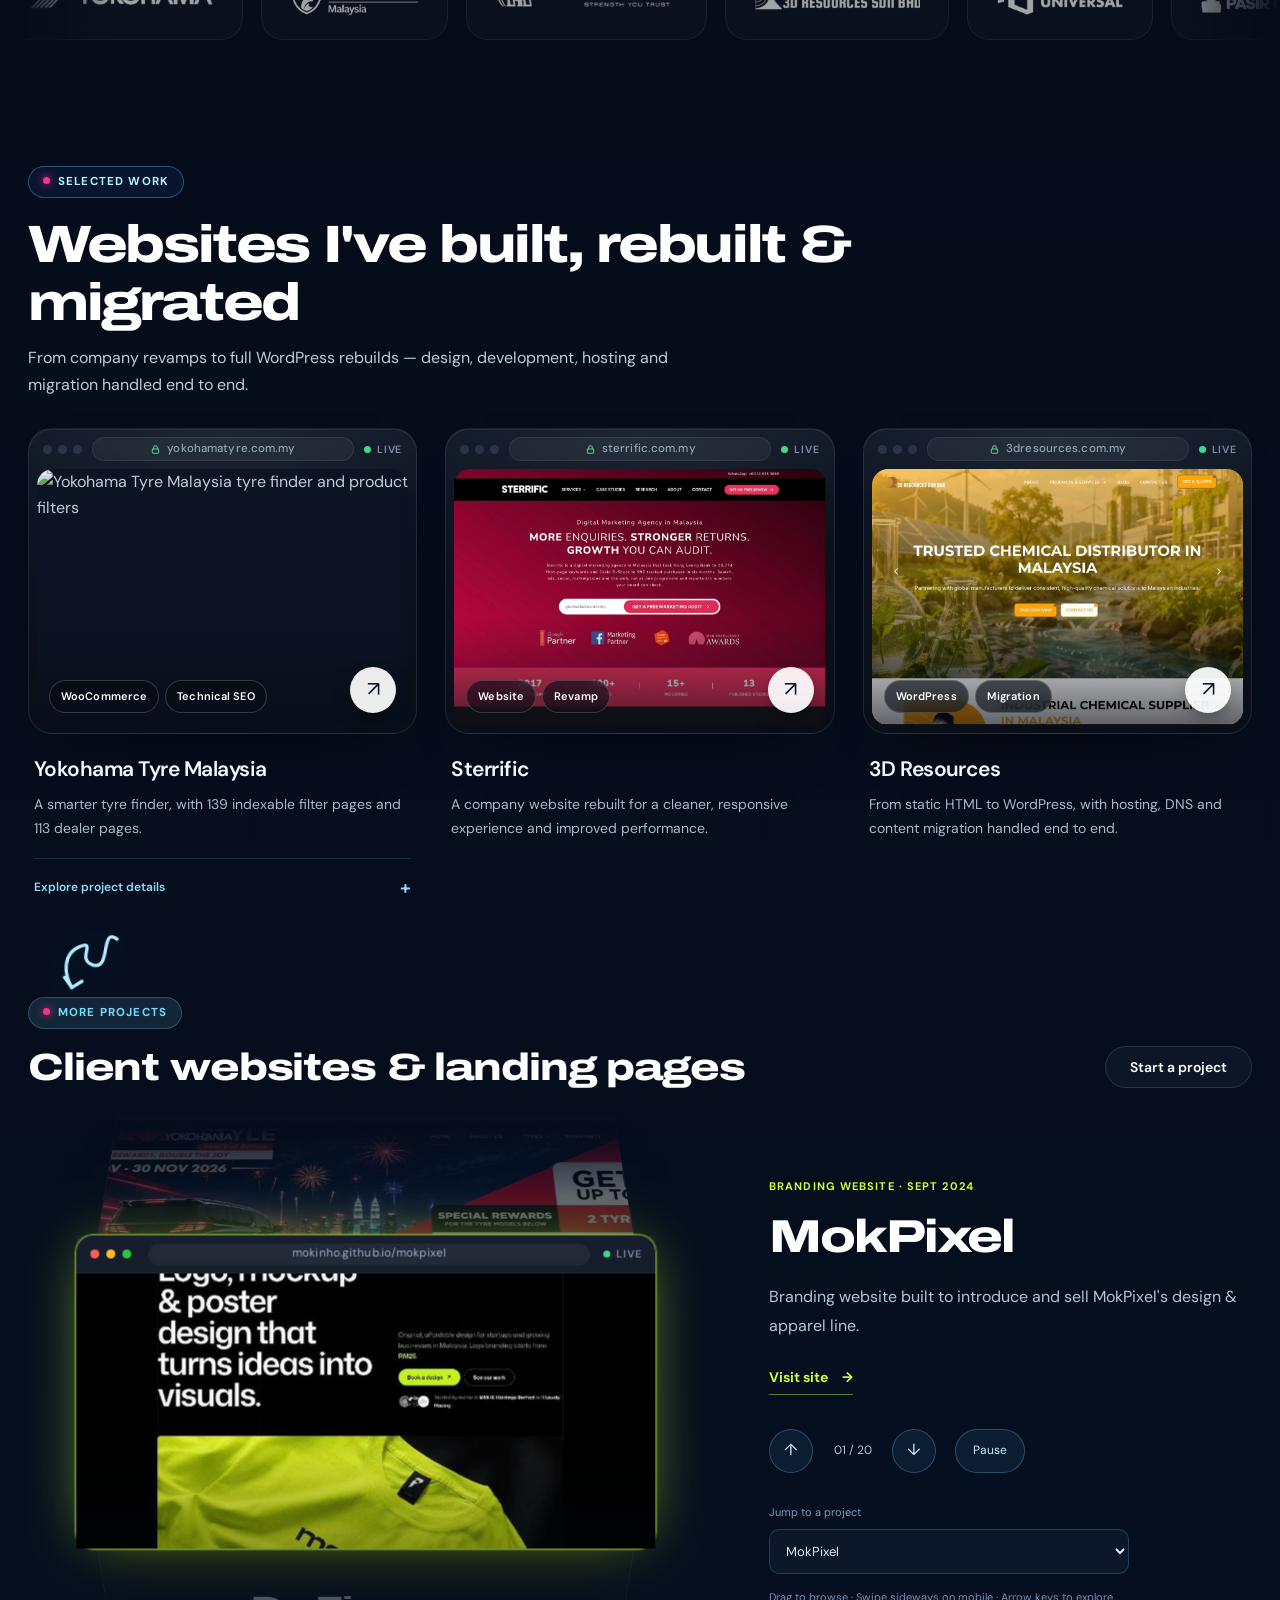
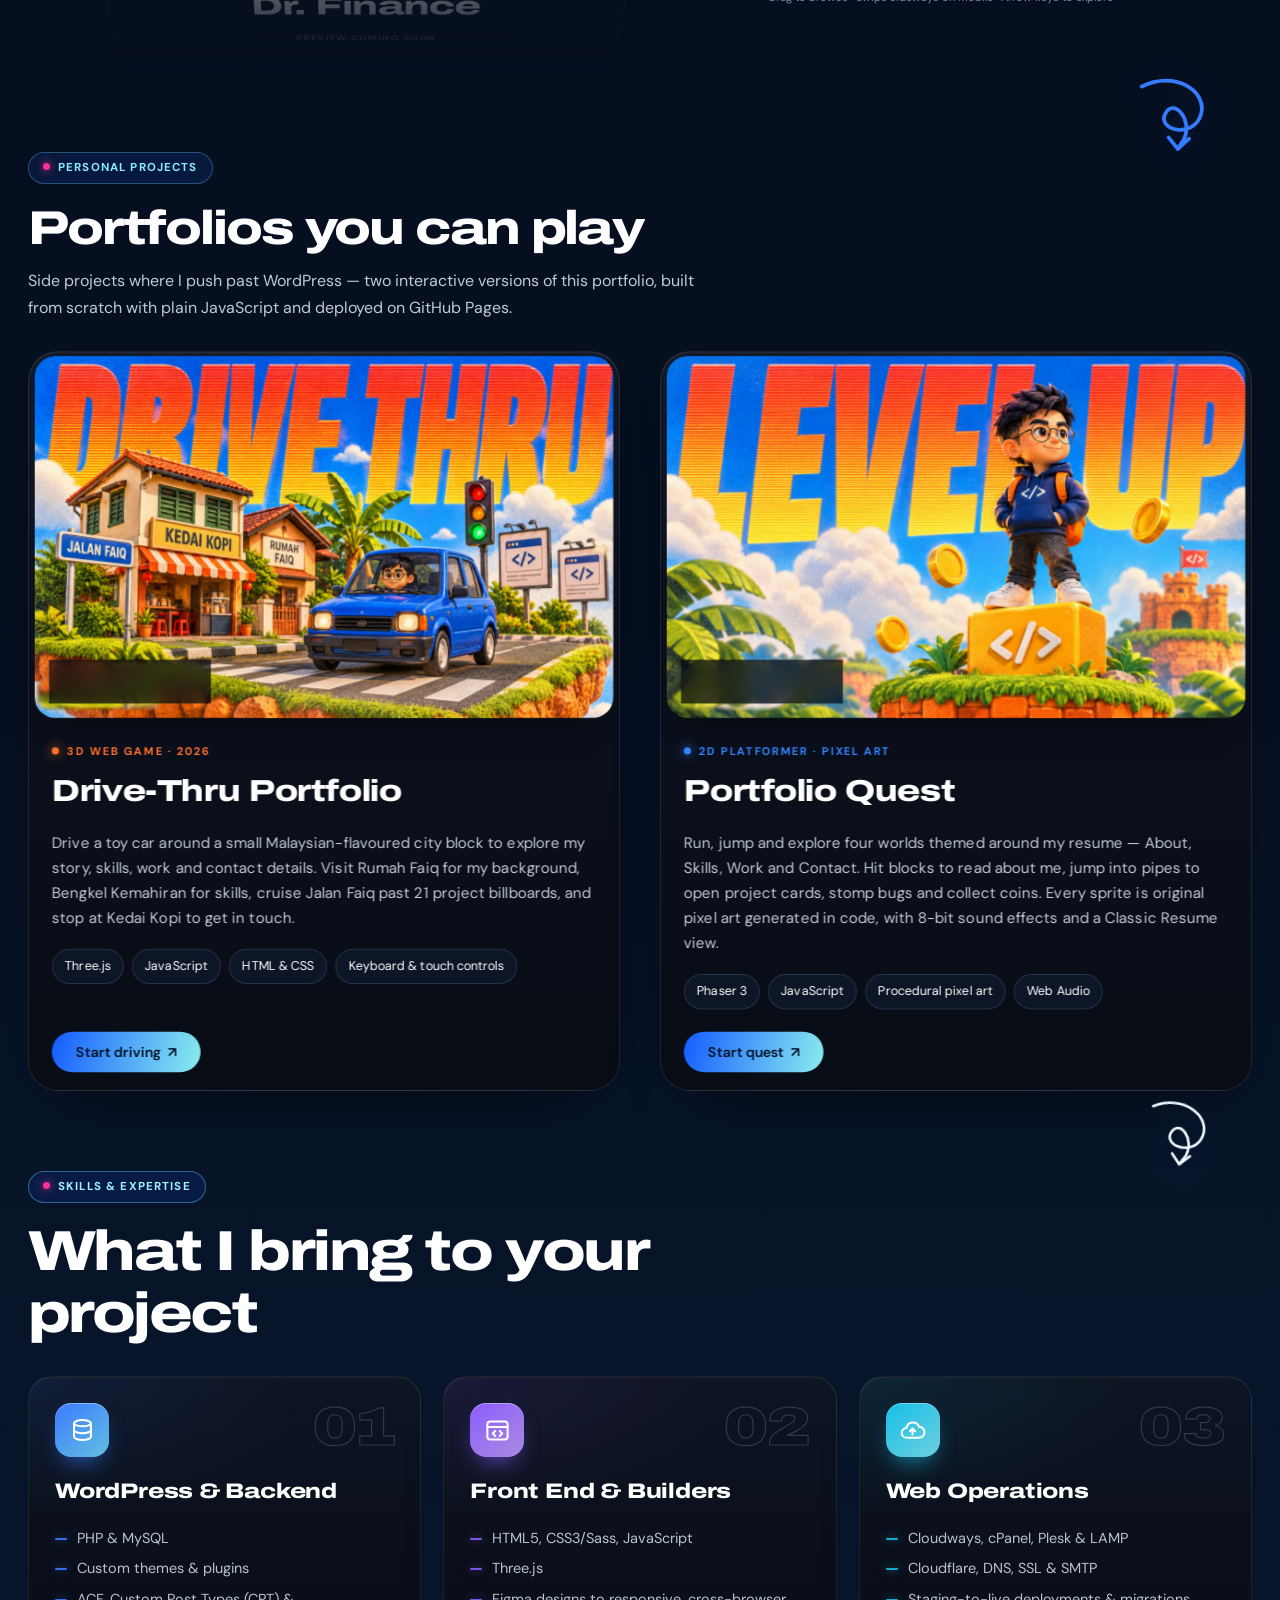
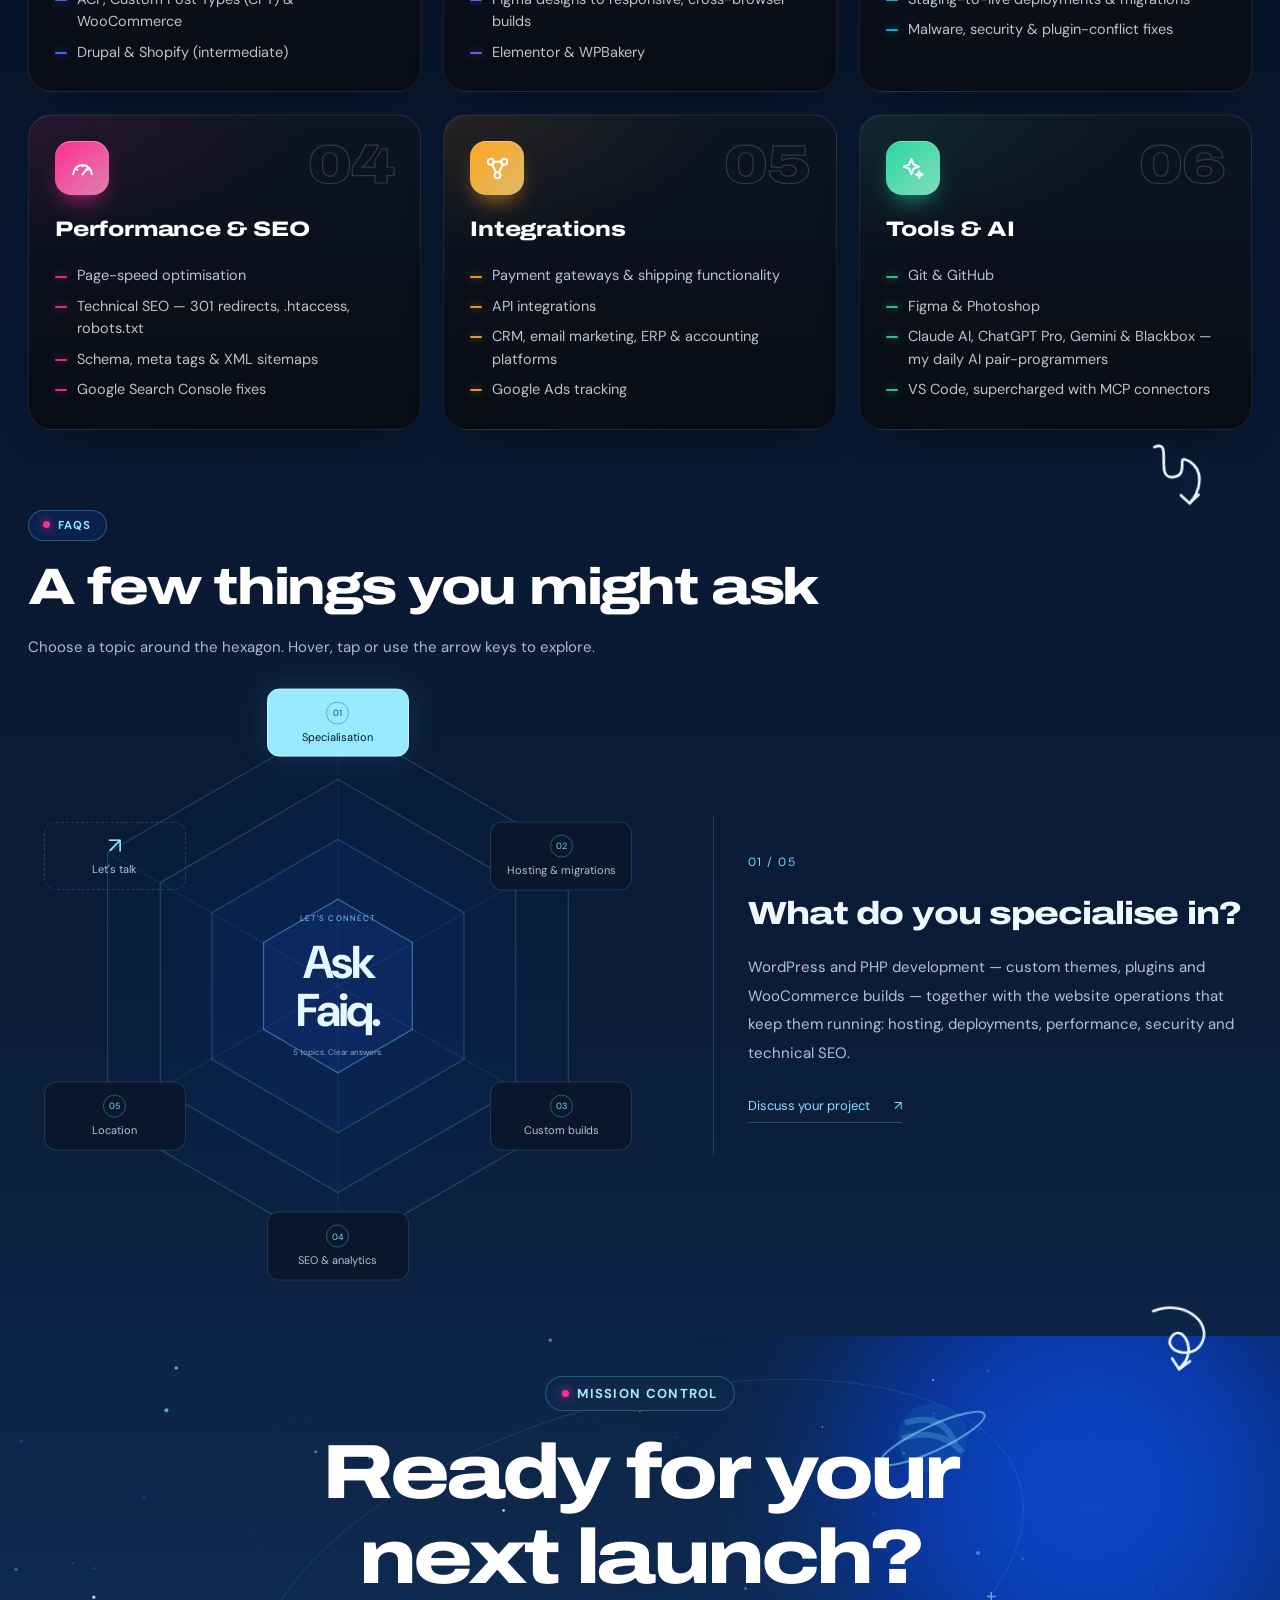
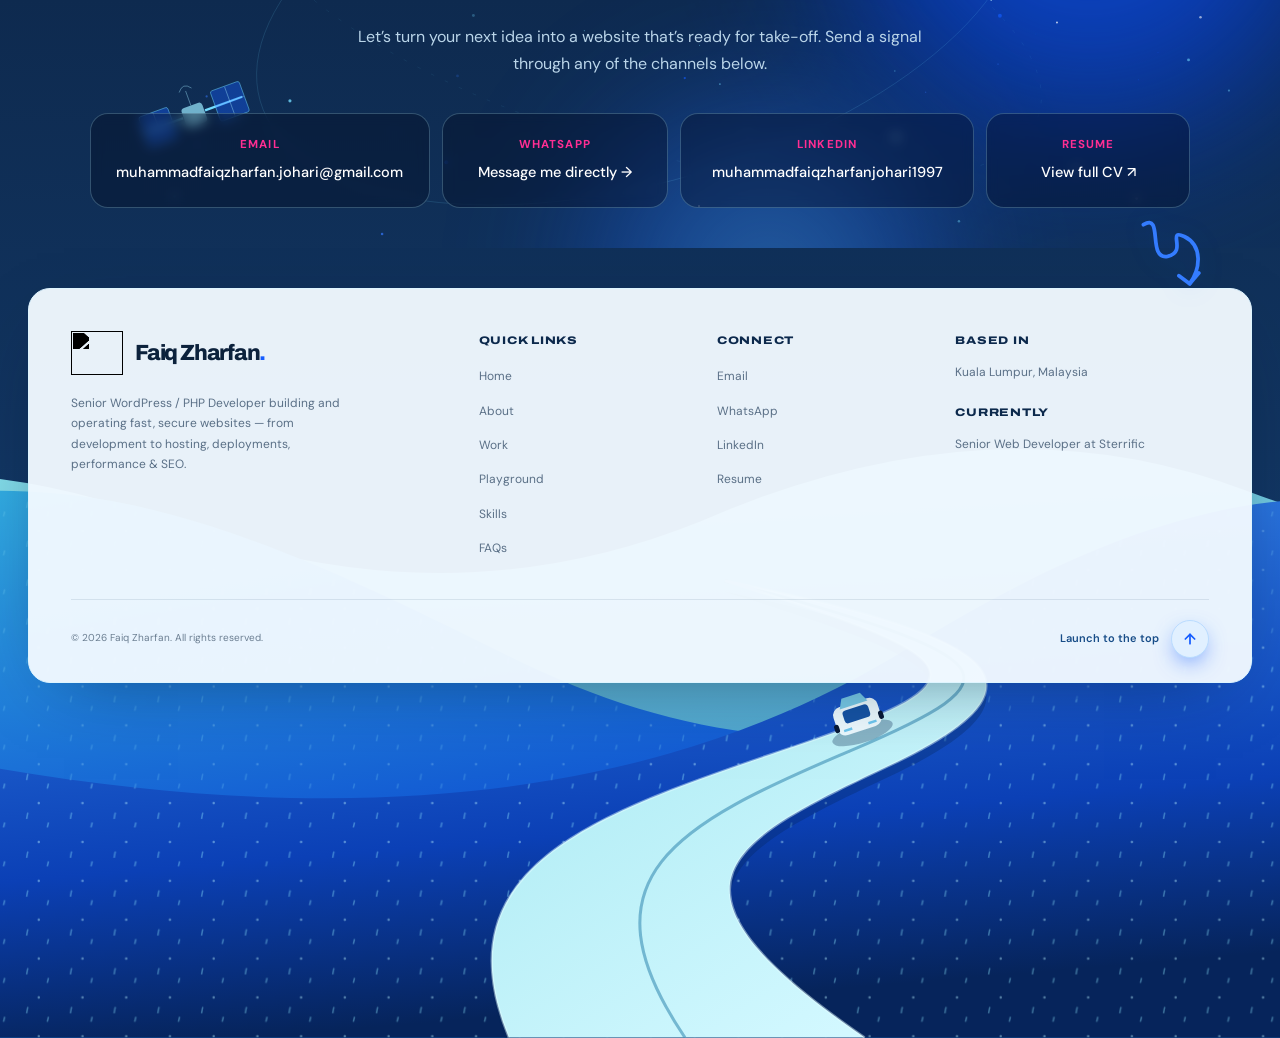
==== commit a322e540: "Mobile: hero pill fit, hide floating badge, logo marquee matches desktop" ====
--- a/index.html
+++ b/index.html
@@ -15,9 +15,9 @@
 <link rel="stylesheet" href="play-cards.css?v=20261118">
 <link rel="stylesheet" href="skill-cards.css?v=20261118">
 <link rel="stylesheet" href="work-cards.css?v=20261118">
-<link rel="stylesheet" href="clients.css?v=20261118">
+<link rel="stylesheet" href="clients.css?v=20261118b">
 <link rel="stylesheet" href="more-cards.css?v=20261118">
-<link rel="stylesheet" href="hero-mc.css?v=20261118b">
+<link rel="stylesheet" href="hero-mc.css?v=20261118c">
 <script>(function(d){d.classList.add('intro');setTimeout(function(){if(!document.querySelector('.hero-sub.is-split'))d.classList.remove('intro');},4500);})(document.documentElement);</script>
 </head>
 <body class="cosmic-journey">
--- a/clients.css
+++ b/clients.css
@@ -57,17 +57,8 @@
 
 @media (max-width: 760px) {
   #main > #clients { padding-top: 48px; padding-bottom: 48px; }
-  .logo-marquee { margin-top: 26px; --gap: 12px; }
-  .logo-track { animation-duration: 36s; }
-  .logo-item { height: 72px; min-width: 120px; padding: 0 20px; border-radius: 18px; }
-  .logo-item img { transform: scale(.82); }
-  .logo-item:hover img { transform: scale(.86); }
-}
-@media (hover: none) {
-  /* touch screens: show colours on chips without needing hover */
-  .logo-item img { filter: none; opacity: 1; }
-  .logo-item[data-tone="dark"] { background: #fff; border-color: #fff; }
-  .logo-item[data-tone="light"] { background: #0d1b33; }
+  .logo-marquee { margin-top: 26px; }
+  .logo-track { animation-duration: 40s; }
 }
 @media (prefers-reduced-motion: reduce) {
   .logo-track { animation: none; }
--- a/hero-mc.css
+++ b/hero-mc.css
@@ -188,7 +188,11 @@
   #process .hero-tray { grid-template-columns: 1fr; }
   #process .tray-arrow { display: none; }
 }
+@media (max-width: 760px) {
+  .spin-badge.spin-badge--float { display: none; }
+}
 @media (max-width: 600px) {
+  .hero .hero-copy > .pill { font-size: 10px; letter-spacing: .08em; padding: 7px 12px; white-space: nowrap; max-width: 100%; }
   .hero .hero-stage--mc .hero-sub { font-size: 15.5px; }
   .hero-trust { border-radius: 18px; padding: 10px 14px 10px 10px; }
   .hero-trust-logos { gap: 10px; }
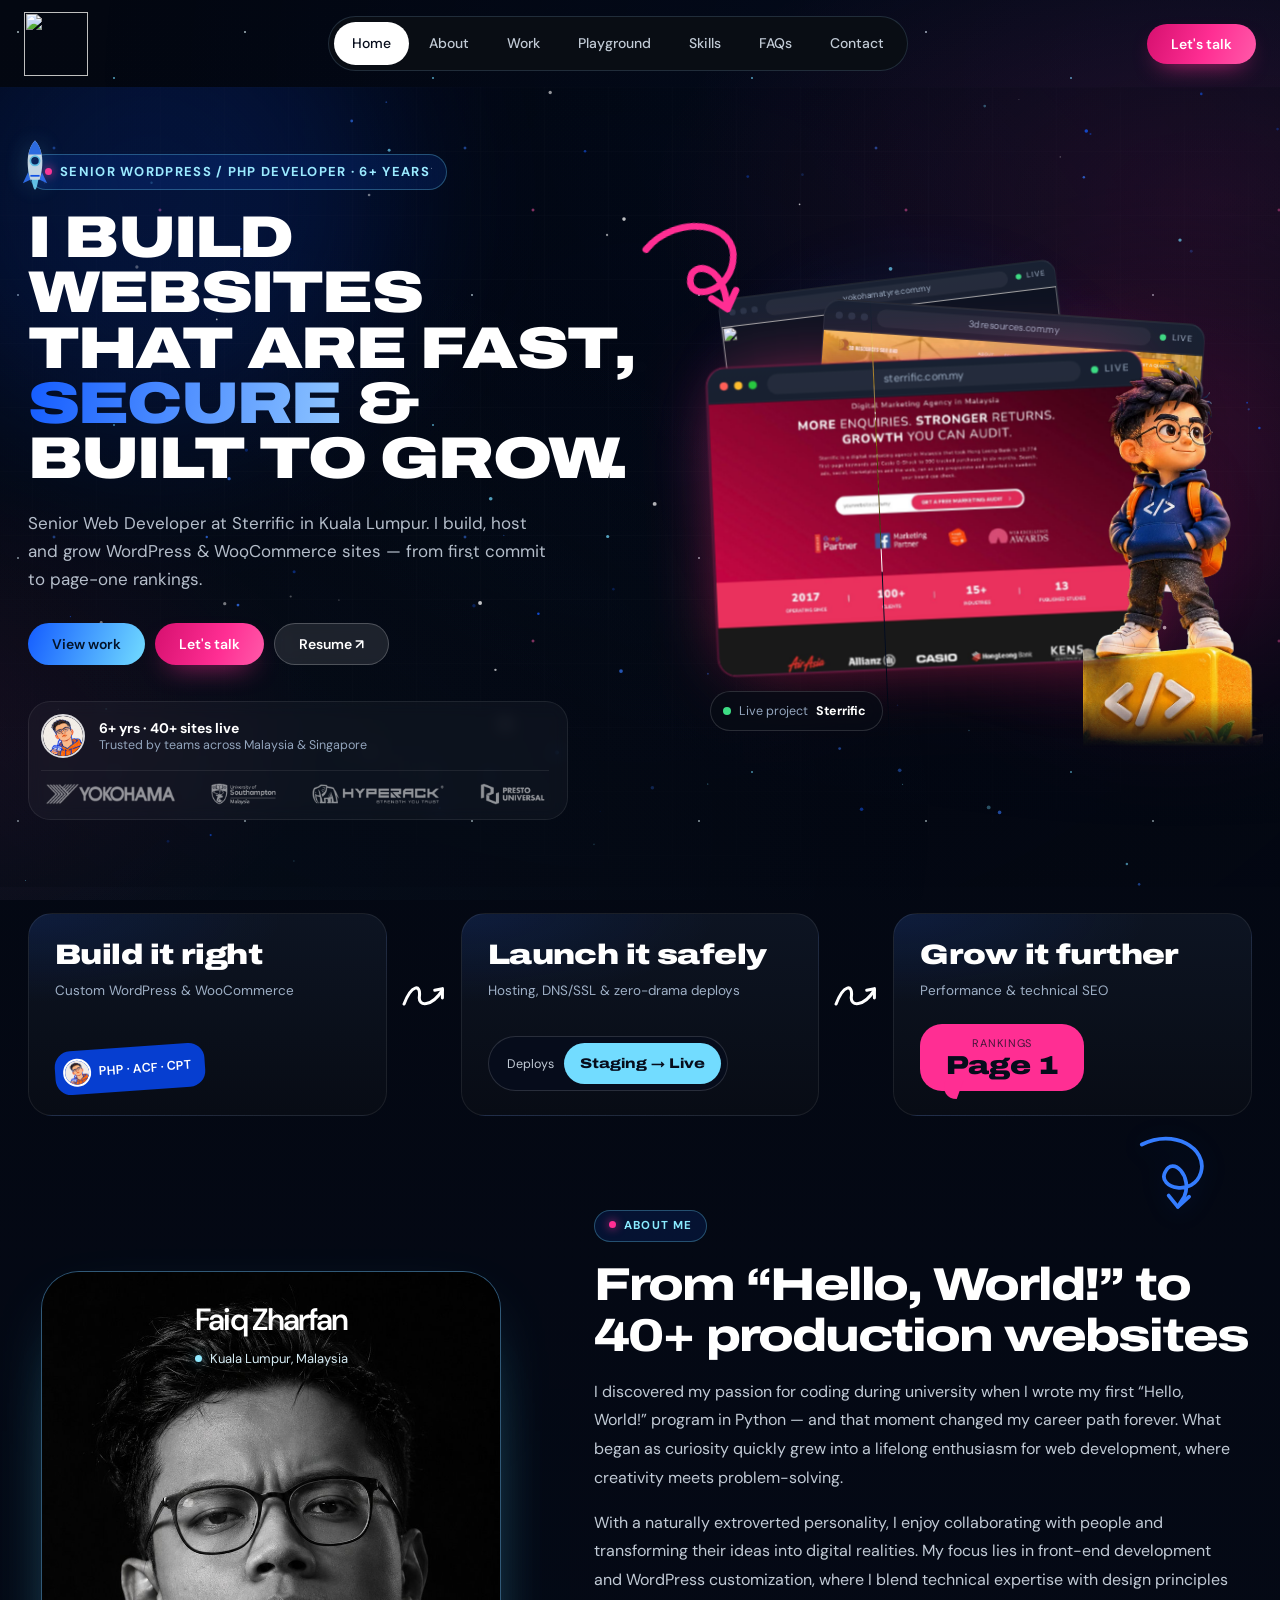
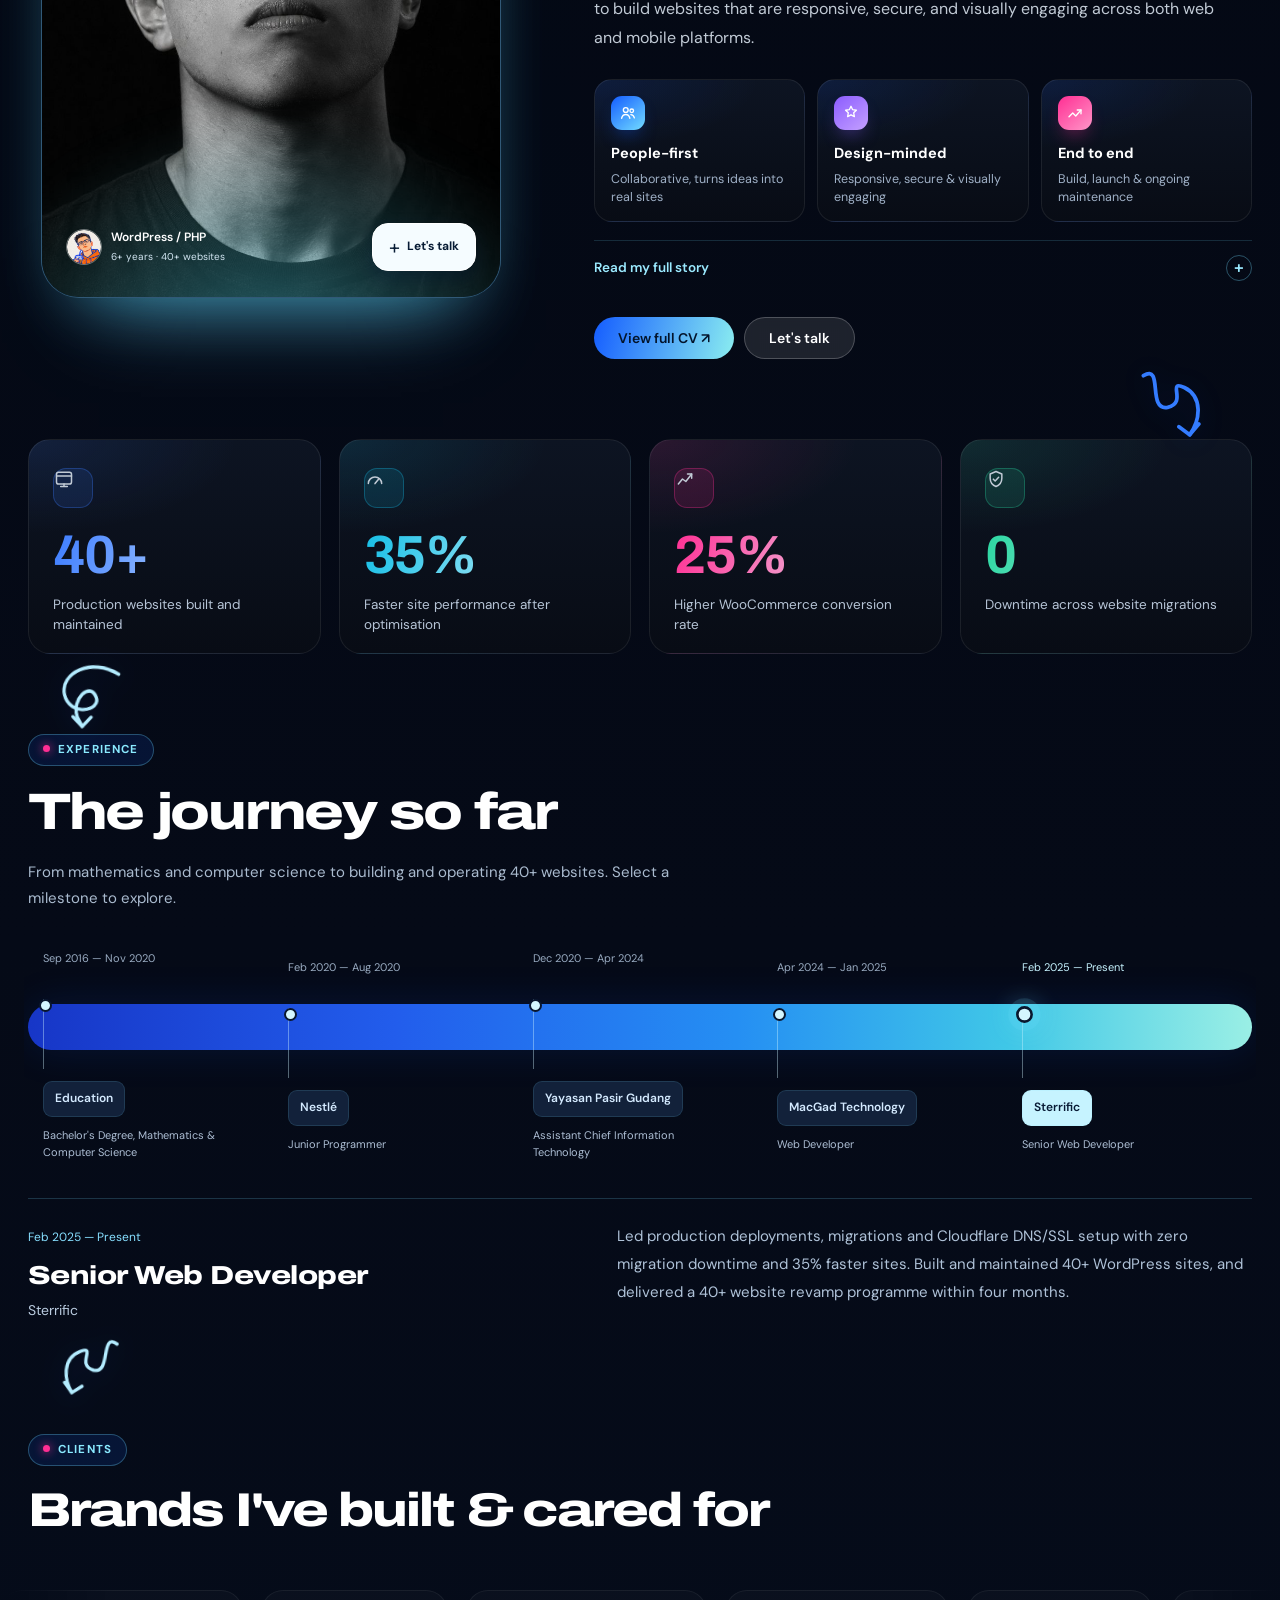
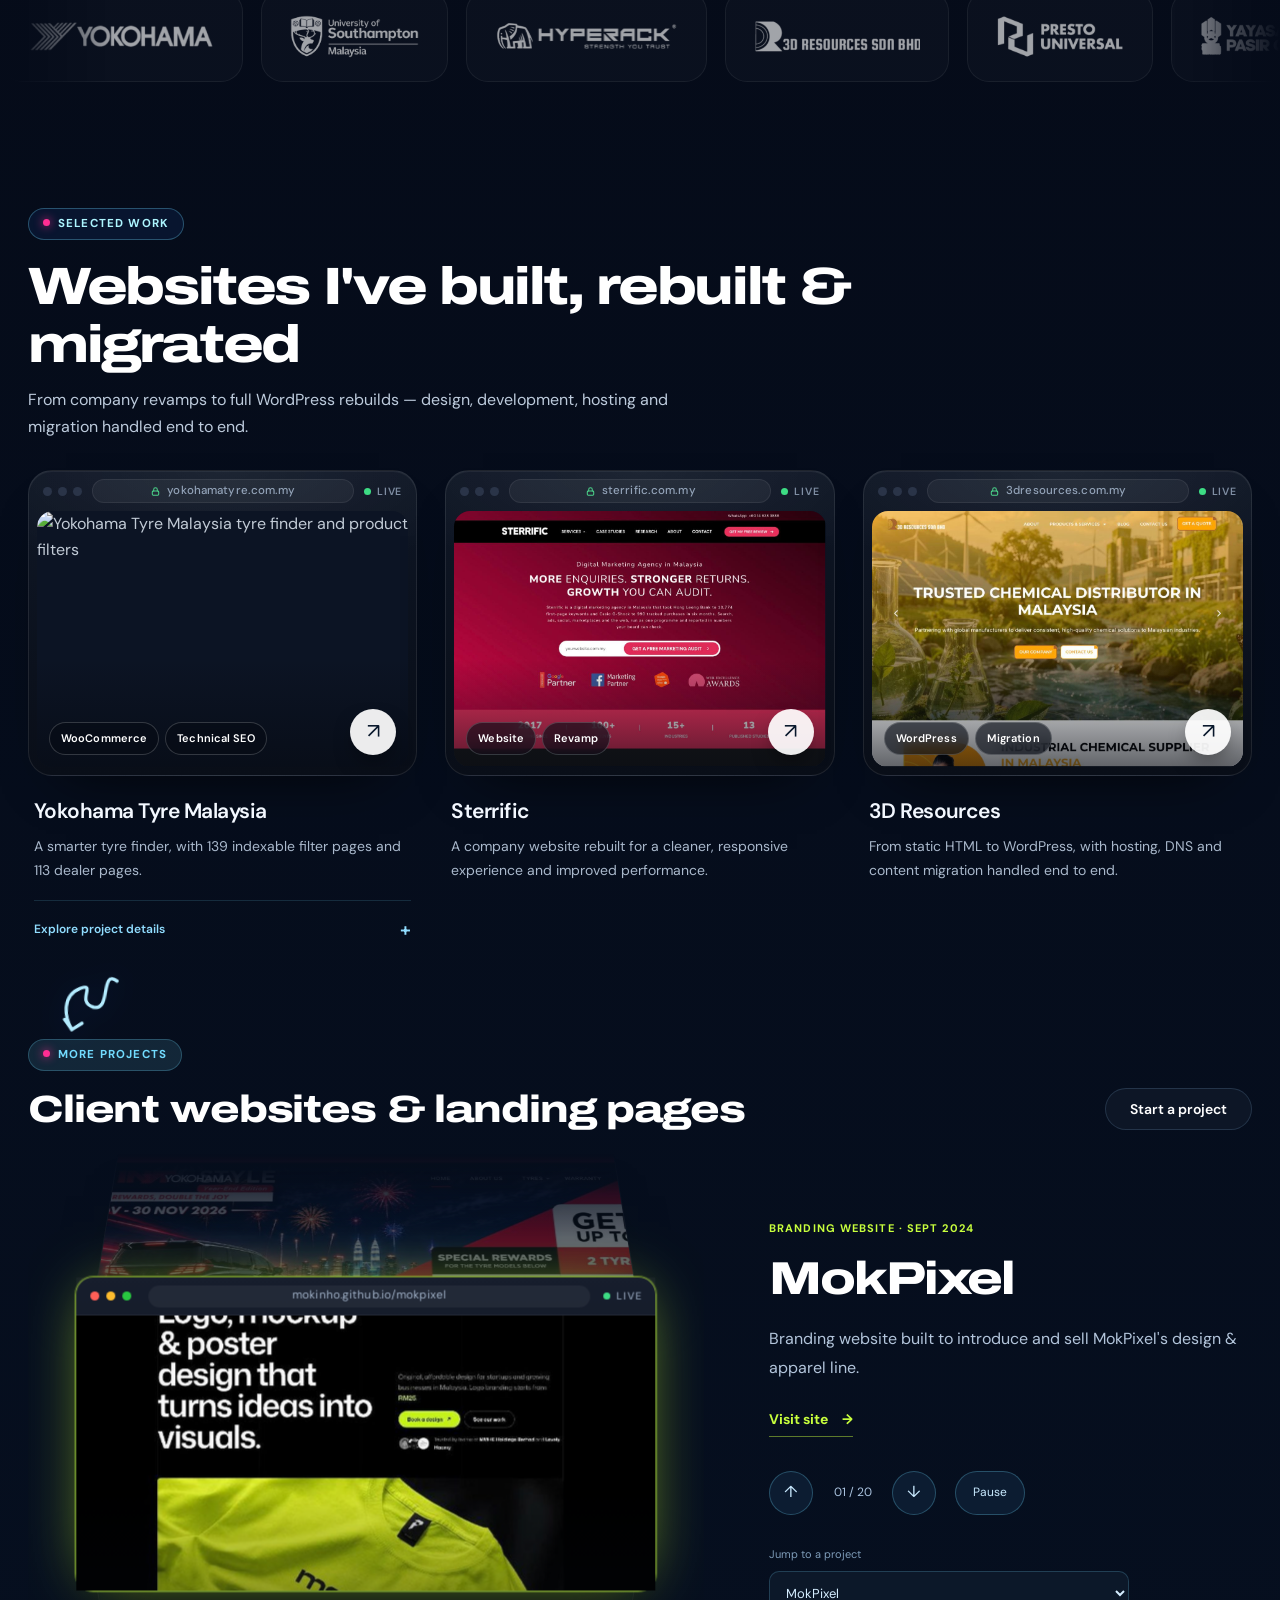
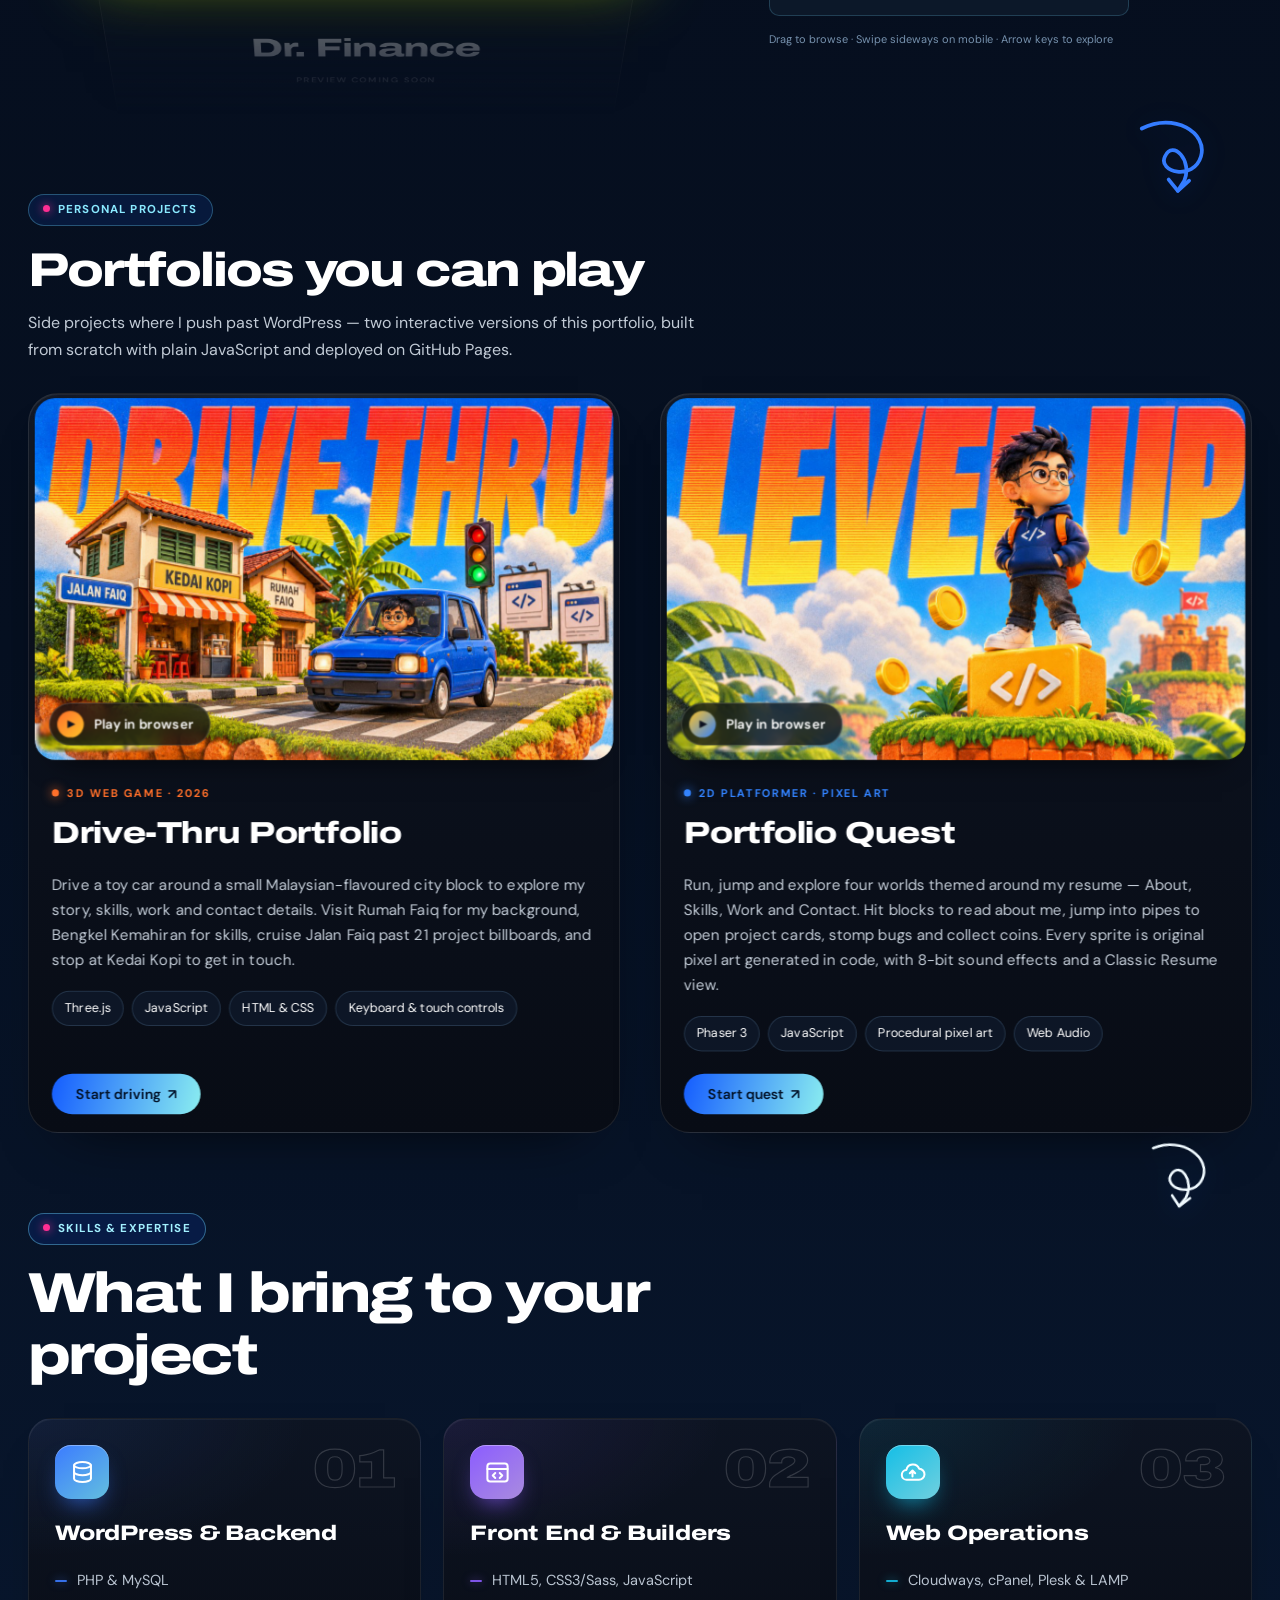
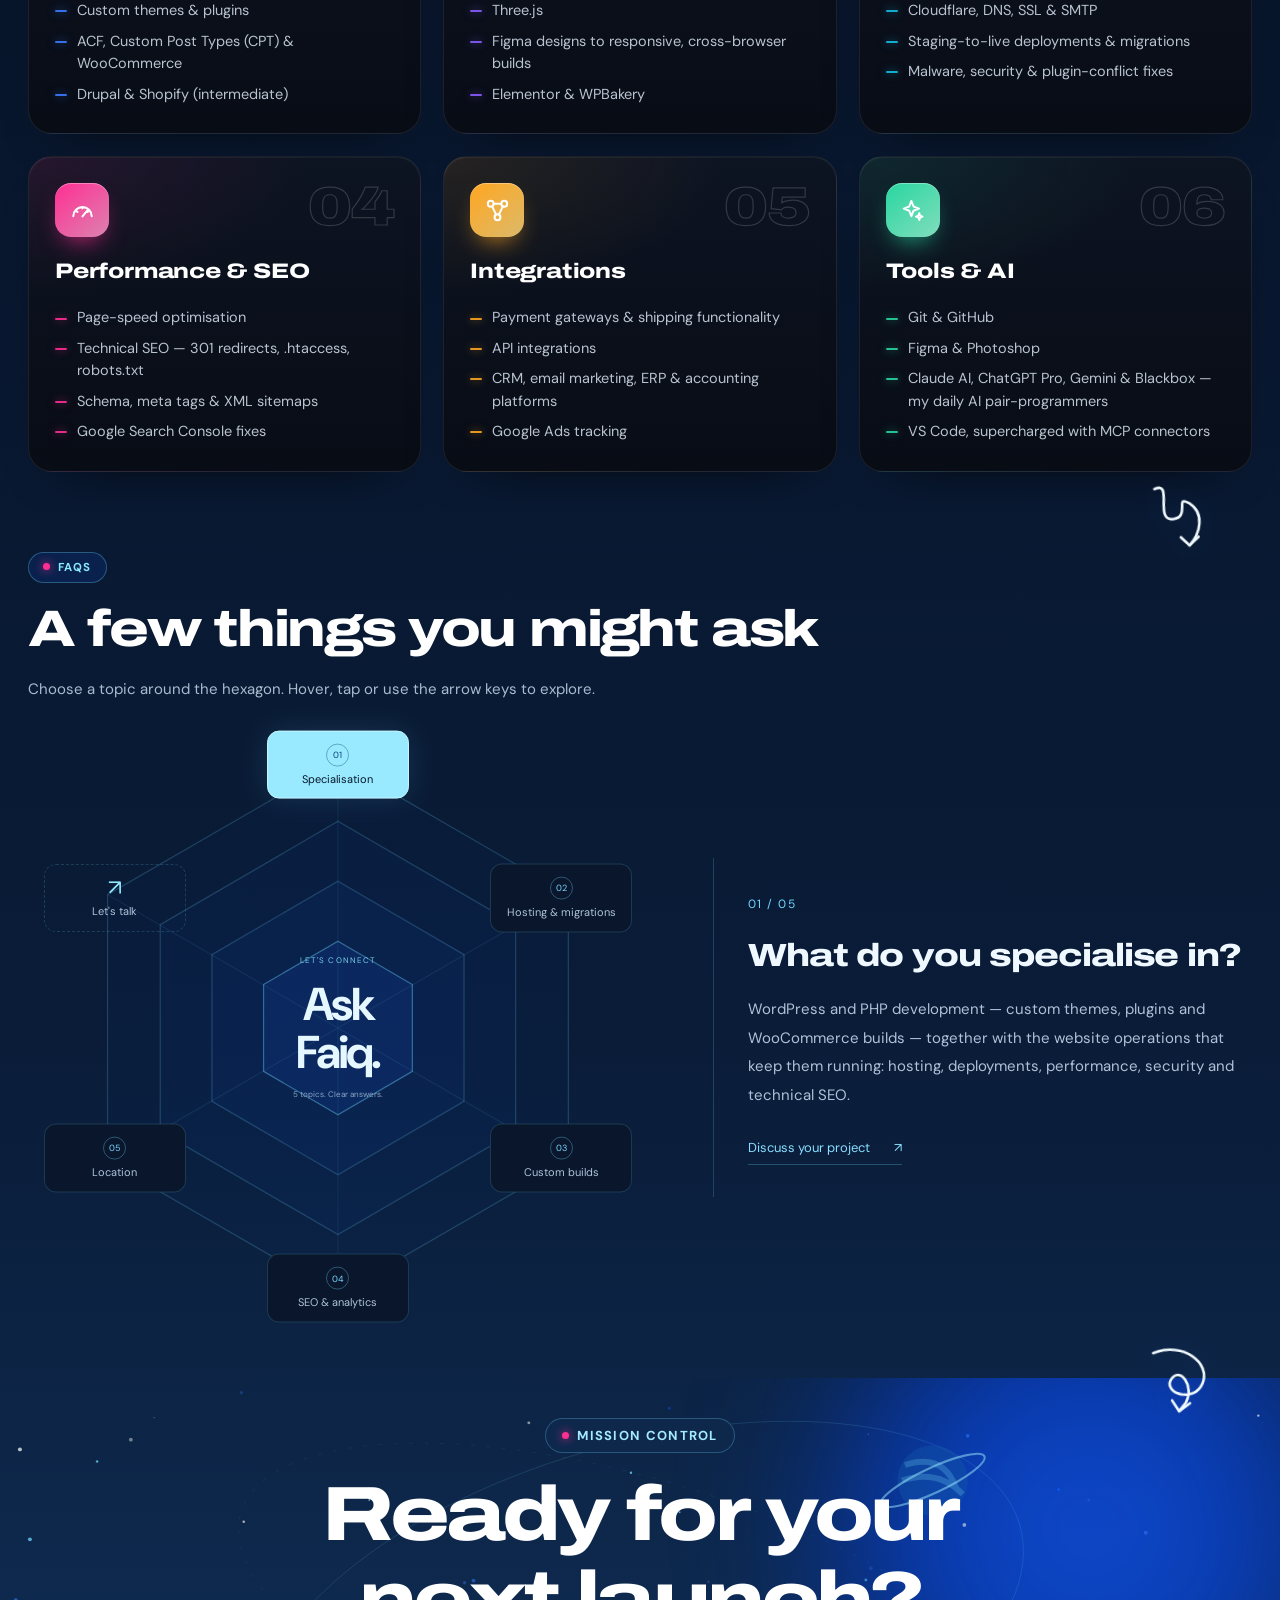
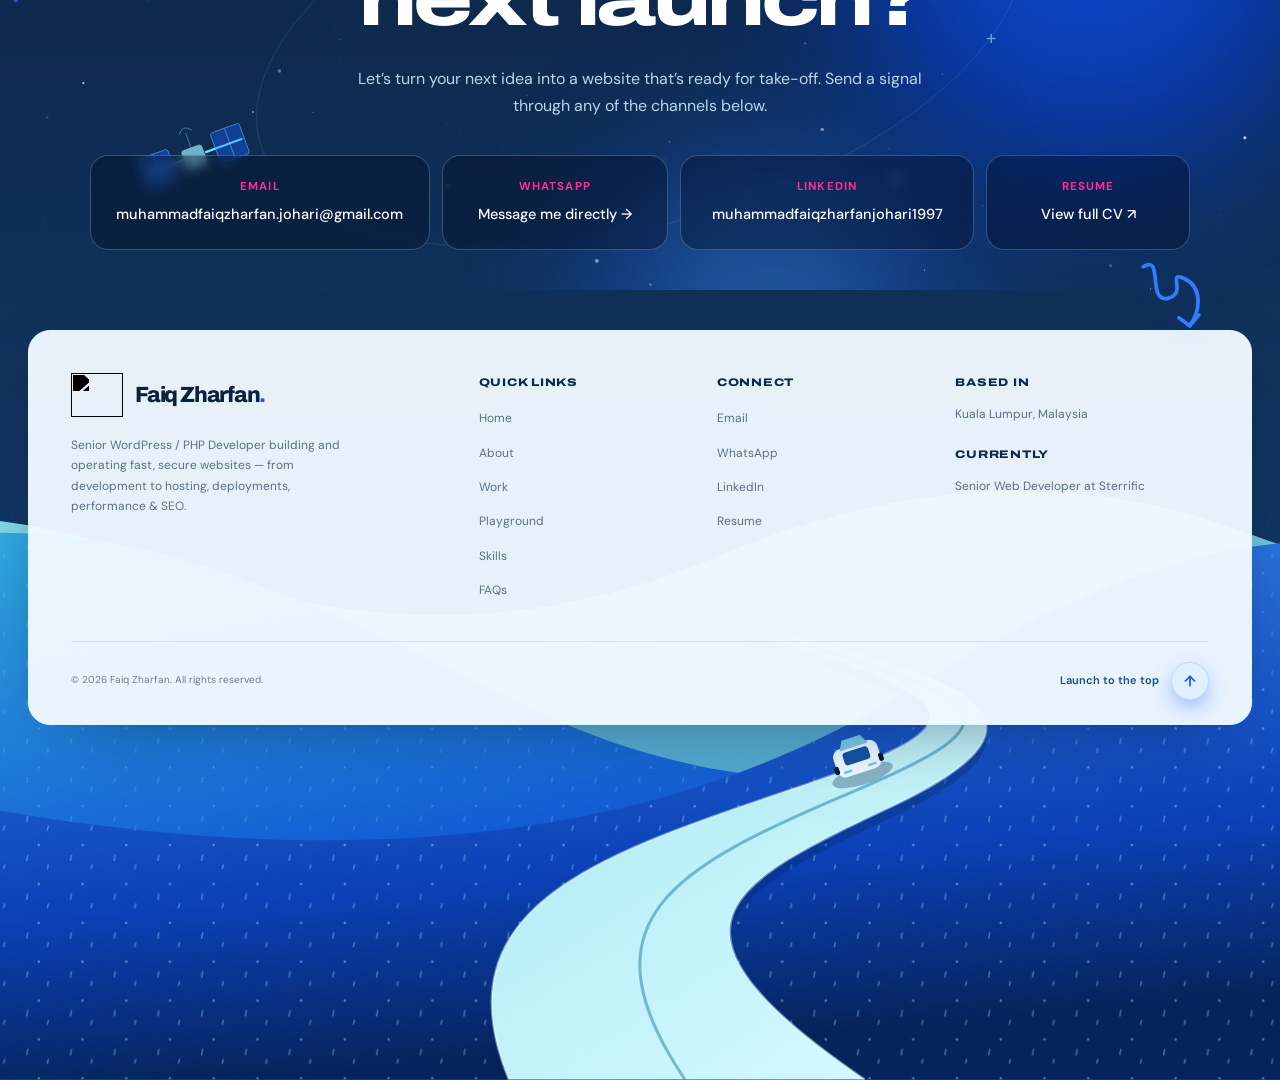
==== commit 136b9289: "About: glass portrait, trait tiles, full-story toggle, count-up stat cards" ====
--- a/index.html
+++ b/index.html
@@ -18,6 +18,7 @@
 <link rel="stylesheet" href="clients.css?v=20261118b">
 <link rel="stylesheet" href="more-cards.css?v=20261118">
 <link rel="stylesheet" href="hero-mc.css?v=20261118c">
+<link rel="stylesheet" href="about-mc.css?v=20261118">
 <script>(function(d){d.classList.add('intro');setTimeout(function(){if(!document.querySelector('.hero-sub.is-split'))d.classList.remove('intro');},4500);})(document.documentElement);</script>
 </head>
 <body class="cosmic-journey">
@@ -121,7 +122,7 @@
         <h3>Launch it safely</h3>
         <p>Hosting, DNS/SSL &amp; zero-drama deploys</p>
         <div class="tray-widget">
-          <span class="tw-field"><em>Performance</em><b>+35%</b></span>
+          <span class="tw-field"><em>Deploys</em><b>Staging → Live</b></span>
         </div>
       </article>
       <svg class="tray-arrow" viewBox="0 0 60 40" aria-hidden="true"><path d="M4 30 C 14 4, 26 4, 24 20 C 22 34, 40 34, 54 12"/><path d="M44 12 L54 10 L54 22"/></svg>
@@ -129,7 +130,7 @@
         <h3>Grow it further</h3>
         <p>Performance &amp; technical SEO</p>
         <div class="tray-widget">
-          <span class="tw-bubble"><em>Conversion lift</em><b>+25%</b></span>
+          <span class="tw-bubble"><em>Rankings</em><b>Page 1</b></span>
         </div>
       </article>
     </div>
@@ -173,19 +174,30 @@
         design principles to build websites that are responsive, secure, and visually
         engaging across both web and mobile platforms.
       </p>
-      <p>
+      <ul class="about-traits">
+        <li><span class="at-ic" aria-hidden="true"><svg viewBox="0 0 24 24" fill="none" stroke="currentColor" stroke-width="1.8" stroke-linecap="round" stroke-linejoin="round"><circle cx="9" cy="8" r="3.2"/><path d="M3.5 19c.8-3.2 3-5 5.5-5s4.7 1.8 5.5 5"/><circle cx="17" cy="9" r="2.4"/><path d="M15.8 14.2c2.3.2 4 1.7 4.7 4.3"/></svg></span><strong>People-first</strong><span>Collaborative, turns ideas into real sites</span></li>
+        <li><span class="at-ic" aria-hidden="true"><svg viewBox="0 0 24 24" fill="none" stroke="currentColor" stroke-width="1.8" stroke-linecap="round" stroke-linejoin="round"><path d="M12 3l2.2 4.6 5 .7-3.6 3.5.9 5-4.5-2.4-4.5 2.4.9-5L4.8 8.3l5-.7z"/></svg></span><strong>Design-minded</strong><span>Responsive, secure &amp; visually engaging</span></li>
+        <li><span class="at-ic" aria-hidden="true"><svg viewBox="0 0 24 24" fill="none" stroke="currentColor" stroke-width="1.8" stroke-linecap="round" stroke-linejoin="round"><path d="M4 17l5-5 4 4 7-8"/><path d="M15 8h5v5"/></svg></span><strong>End to end</strong><span>Build, launch &amp; ongoing maintenance</span></li>
+      </ul>
+      <details class="about-more">
+        <summary><span>Read my full story</span><span class="am-ic" aria-hidden="true">+</span></summary>
+        <p>
         Today I'm a Senior WordPress/PHP Developer with 6+ years of experience, handling
         both development and technical operations — from the initial build through launch
         and ongoing maintenance. That covers PHP/MySQL development, custom themes and
         plugins, ACF, CPT and WooCommerce, plus Cloudflare, DNS/SSL, SMTP, staging-to-live
         deployments, migrations, security troubleshooting and third-party integrations.
       </p>
-      <p>
+        <p>
         For me, web development isn't just about writing code — it's about creating
         meaningful digital experiences that help businesses grow, backed by reliable and
         scalable technical foundations.
       </p>
-      <a href="assets/Muhammad_Faiq_Zharfan_Johari_CV_2026.pdf?v=20261104" target="_blank" rel="noopener noreferrer" class="btn btn-ink">View full CV ↗</a>
+      </details>
+      <div class="about-actions">
+        <a href="assets/Muhammad_Faiq_Zharfan_Johari_CV_2026.pdf?v=20261104" target="_blank" rel="noopener noreferrer" class="btn btn-ink">View full CV ↗</a>
+        <a href="#contact" class="btn btn-glass">Let's talk</a>
+      </div>
     </div>
   </section>
   <div class="section-connector connector-0" aria-hidden="true">
@@ -197,10 +209,10 @@
 
   <!-- STATS -->
   <section class="stats" aria-label="At a glance">
-    <div class="stat reveal"><strong>40+</strong><span>Production websites built and maintained</span></div>
-    <div class="stat reveal"><strong>35%</strong><span>Faster site performance after optimisation</span></div>
-    <div class="stat reveal"><strong>25%</strong><span>Higher WooCommerce conversion rate</span></div>
-    <div class="stat reveal"><strong>0</strong><span>Downtime across website migrations</span></div>
+    <div class="stat reveal" style="--st:59,123,255"><span class="stat-ic" aria-hidden="true"><svg viewBox="0 0 24 24" fill="none" stroke="currentColor" stroke-width="1.8" stroke-linecap="round" stroke-linejoin="round"><rect x="3" y="4" width="18" height="14" rx="2.5"/><path d="M3 8.5h18M8 21h8M12 18v3"/></svg></span><strong data-count="40+">40+</strong><span>Production websites built and maintained</span></div>
+    <div class="stat reveal" style="--st:20,190,230"><span class="stat-ic" aria-hidden="true"><svg viewBox="0 0 24 24" fill="none" stroke="currentColor" stroke-width="1.8" stroke-linecap="round" stroke-linejoin="round"><path d="M4 17.5a8 8 0 1 1 16 0"/><path d="M12 17.5l4-5"/></svg></span><strong data-count="35%">35%</strong><span>Faster site performance after optimisation</span></div>
+    <div class="stat reveal" style="--st:255,46,147"><span class="stat-ic" aria-hidden="true"><svg viewBox="0 0 24 24" fill="none" stroke="currentColor" stroke-width="1.8" stroke-linecap="round" stroke-linejoin="round"><path d="M4 18l5-6 4 3 7-9"/><path d="M15 6h5v5"/></svg></span><strong data-count="25%">25%</strong><span>Higher WooCommerce conversion rate</span></div>
+    <div class="stat reveal" style="--st:40,214,160"><span class="stat-ic" aria-hidden="true"><svg viewBox="0 0 24 24" fill="none" stroke="currentColor" stroke-width="1.8" stroke-linecap="round" stroke-linejoin="round"><path d="M12 3l7 3v5c0 4.5-3 8.3-7 10-4-1.7-7-5.5-7-10V6z"/><path d="M8.8 12.2l2.2 2.2 4.2-4.4"/></svg></span><strong data-count="0">0</strong><span>Downtime across website migrations</span></div>
   </section>
   <div class="section-connector connector-1" aria-hidden="true">
     <svg viewBox="0 0 160 150" fill="none" focusable="false">
@@ -918,5 +930,6 @@
 <script src="work-cards.js?v=20261118" defer></script>
 <script src="more-cards.js?v=20261118" defer></script>
 <script src="hero-mc.js?v=20261118b" defer></script>
+<script src="about-mc.js?v=20261118" defer></script>
 </body>
 </html>
--- a/about-mc.css
+++ b/about-mc.css
@@ -0,0 +1,114 @@
+/* ==========================================================================
+   About + stats — matched to the glass card system
+   Portrait gets a cursor border light + gentle tilt; story is trimmed to two
+   paragraphs with the rest in "Read my full story"; three trait tiles; stats
+   become colour-coded spotlight cards that count up when they scroll in.
+   ========================================================================== */
+
+/* ---------- portrait ---------- */
+#about .profile-portrait {
+  --mx: 50%; --my: 0%;
+  position: relative; isolation: isolate;
+  transition: transform .6s var(--ease), box-shadow .6s var(--ease);
+}
+#about .profile-portrait::after {
+  content: ""; position: absolute; inset: 0; z-index: 3; border-radius: inherit; padding: 1.5px; pointer-events: none;
+  background: radial-gradient(260px circle at var(--mx) var(--my), #9beaff, rgba(20, 92, 255, .55) 40%, transparent 70%);
+  -webkit-mask: linear-gradient(#000 0 0) content-box, linear-gradient(#000 0 0);
+  -webkit-mask-composite: xor; mask-composite: exclude;
+  opacity: 0; transition: opacity .45s ease;
+}
+#about .profile-portrait:hover::after { opacity: 1; }
+#about .profile-portrait:hover { transform: translateY(-6px); box-shadow: 0 40px 80px -46px rgba(20, 92, 255, .8); }
+#about .profile-portrait > img { transition: transform 1.2s var(--ease), filter .8s ease; }
+#about .profile-portrait:hover > img { transform: scale(1.04); filter: contrast(1.05); }
+
+/* ---------- story ---------- */
+#about .about-panel > p:not(.pill) { max-width: 640px; }
+.about-traits {
+  display: grid; grid-template-columns: repeat(3, minmax(0, 1fr)); gap: 12px;
+  margin: 26px 0 0; padding: 0; list-style: none; max-width: 680px;
+}
+.about-traits li {
+  display: flex; flex-direction: column; gap: 4px;
+  padding: 16px 16px 15px; border-radius: 18px;
+  background: radial-gradient(130% 80% at 0% 0%, rgba(20, 92, 255, .12), transparent 60%), linear-gradient(180deg, #0d1422, #080c15);
+  border: 1px solid rgba(255, 255, 255, .08);
+  transition: transform .5s var(--ease), border-color .4s ease;
+}
+.about-traits li:hover { transform: translateY(-4px); border-color: rgba(114, 220, 255, .35); }
+.at-ic {
+  display: grid; place-items: center; width: 34px; height: 34px; border-radius: 11px; margin-bottom: 8px;
+  color: #fff; background: linear-gradient(140deg, #145cff, #72dcff);
+  box-shadow: 0 10px 20px -10px rgba(20, 92, 255, .9);
+}
+.about-traits li:nth-child(2) .at-ic { background: linear-gradient(140deg, #8b5cff, #c4a0ff); box-shadow: 0 10px 20px -10px rgba(139, 92, 255, .9); }
+.about-traits li:nth-child(3) .at-ic { background: linear-gradient(140deg, #ff2e93, #ff96c8); box-shadow: 0 10px 20px -10px rgba(255, 46, 147, .9); }
+.at-ic svg { width: 18px; height: 18px; }
+.about-traits strong { color: #fff; font-size: 14.5px; font-weight: 700; }
+.about-traits li > span:last-child { color: #9fb0c6; font-size: 12.5px; line-height: 1.45; }
+
+.about-more { margin-top: 18px; max-width: 680px; border-top: 1px solid rgba(114, 220, 255, .16); }
+.about-more summary {
+  display: flex; align-items: center; justify-content: space-between; gap: 12px;
+  padding: 14px 0; cursor: pointer; list-style: none;
+  color: #9beaff; font-size: 13.5px; font-weight: 600;
+}
+.about-more summary::-webkit-details-marker { display: none; }
+.am-ic {
+  display: grid; place-items: center; width: 26px; height: 26px; border-radius: 50%;
+  border: 1px solid rgba(114, 220, 255, .35); font-size: 17px; line-height: 1; transition: rotate .3s var(--ease), background .3s ease;
+}
+.about-more[open] .am-ic { rotate: 45deg; background: rgba(114, 220, 255, .12); }
+.about-more summary:hover { color: #fff; }
+#about .about-more p { margin-top: 0; margin-bottom: 14px; }
+.about-actions { display: flex; flex-wrap: wrap; gap: 10px; margin-top: 22px; }
+#about .about-actions .btn { margin-top: 0; }
+
+/* ---------- stats: spotlight cards ---------- */
+main > .stats { background: transparent; gap: 18px; padding-top: 0; }
+.stats .stat,
+.stats .stat + .stat,
+.stats .stat:first-child {
+  --mx: 50%; --my: 0%;
+  position: relative; overflow: hidden; isolation: isolate;
+  display: flex; flex-direction: column; padding: 24px 24px 26px;
+  border-radius: 22px; border: 1px solid rgba(255, 255, 255, .08);
+  background: radial-gradient(130% 80% at 0% 0%, rgba(var(--st), .12), transparent 55%), linear-gradient(180deg, #0d1422, #080c15);
+  transition: opacity .8s var(--ease), transform .5s var(--ease), border-color .4s ease, box-shadow .5s var(--ease);
+}
+.stats .stat::before {
+  content: ""; position: absolute; inset: 0; z-index: -1; pointer-events: none;
+  background: radial-gradient(260px circle at var(--mx) var(--my), rgba(var(--st), .2), transparent 65%);
+  opacity: 0; transition: opacity .4s ease;
+}
+.stats .stat:hover { transform: translateY(-5px); border-color: rgba(var(--st), .4); box-shadow: 0 30px 60px -36px rgba(var(--st), .7); }
+.stats .stat:hover::before { opacity: 1; }
+.stat-ic {
+  display: grid; place-items: center; width: 40px; height: 40px; border-radius: 13px; margin-bottom: 18px;
+  color: rgb(var(--st)); background: rgba(var(--st), .12); border: 1px solid rgba(var(--st), .3);
+}
+.stat-ic svg { width: 20px; height: 20px; }
+.stats .stat strong {
+  font-size: clamp(42px, 4.2vw, 60px); font-variant-numeric: tabular-nums;
+  background: linear-gradient(110deg, rgb(var(--st)), #e9fbff); -webkit-background-clip: text; background-clip: text; color: transparent;
+}
+.stats .stat span:not(.stat-ic) { max-width: 240px; color: #b6c4d6; }
+
+@media (max-width: 1000px) {
+  .about-traits { grid-template-columns: 1fr; max-width: 520px; }
+  .about-traits li { flex-direction: row; flex-wrap: wrap; align-items: center; column-gap: 12px; }
+  .about-traits .at-ic { margin-bottom: 0; }
+  .about-traits li > span:last-child { flex-basis: 100%; padding-left: 46px; margin-top: -6px; }
+}
+@media (max-width: 760px) {
+  main > .stats { gap: 12px; }
+  .stats .stat, .stats .stat + .stat, .stats .stat:first-child { padding: 18px 18px 20px; border-radius: 18px; }
+  .stat-ic { width: 34px; height: 34px; margin-bottom: 12px; }
+  .stats .stat strong { font-size: 34px; }
+  .stats .stat span:not(.stat-ic) { font-size: 12.5px; }
+}
+@media (prefers-reduced-motion: reduce) {
+  #about .profile-portrait, #about .profile-portrait > img, .stats .stat, .about-traits li { transition: none; }
+  #about .profile-portrait:hover, .stats .stat:hover, .about-traits li:hover { transform: none; }
+}
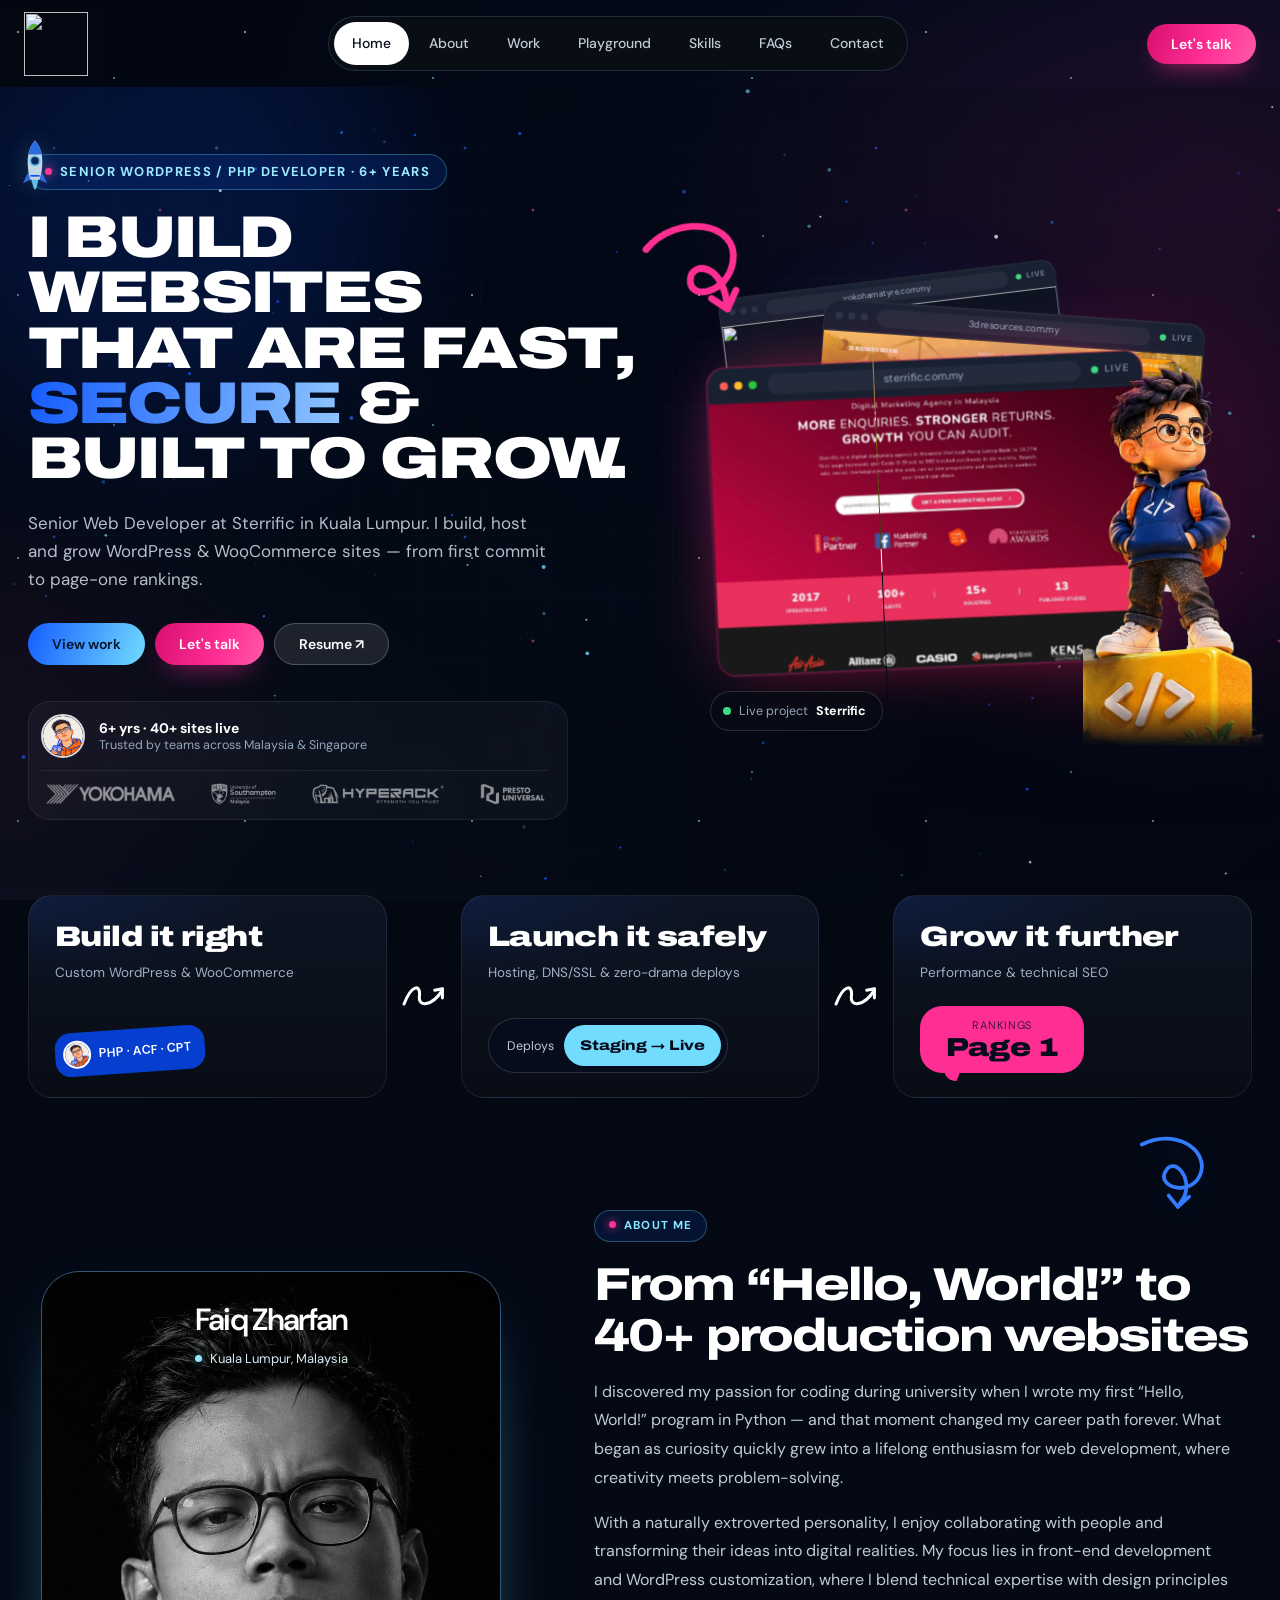
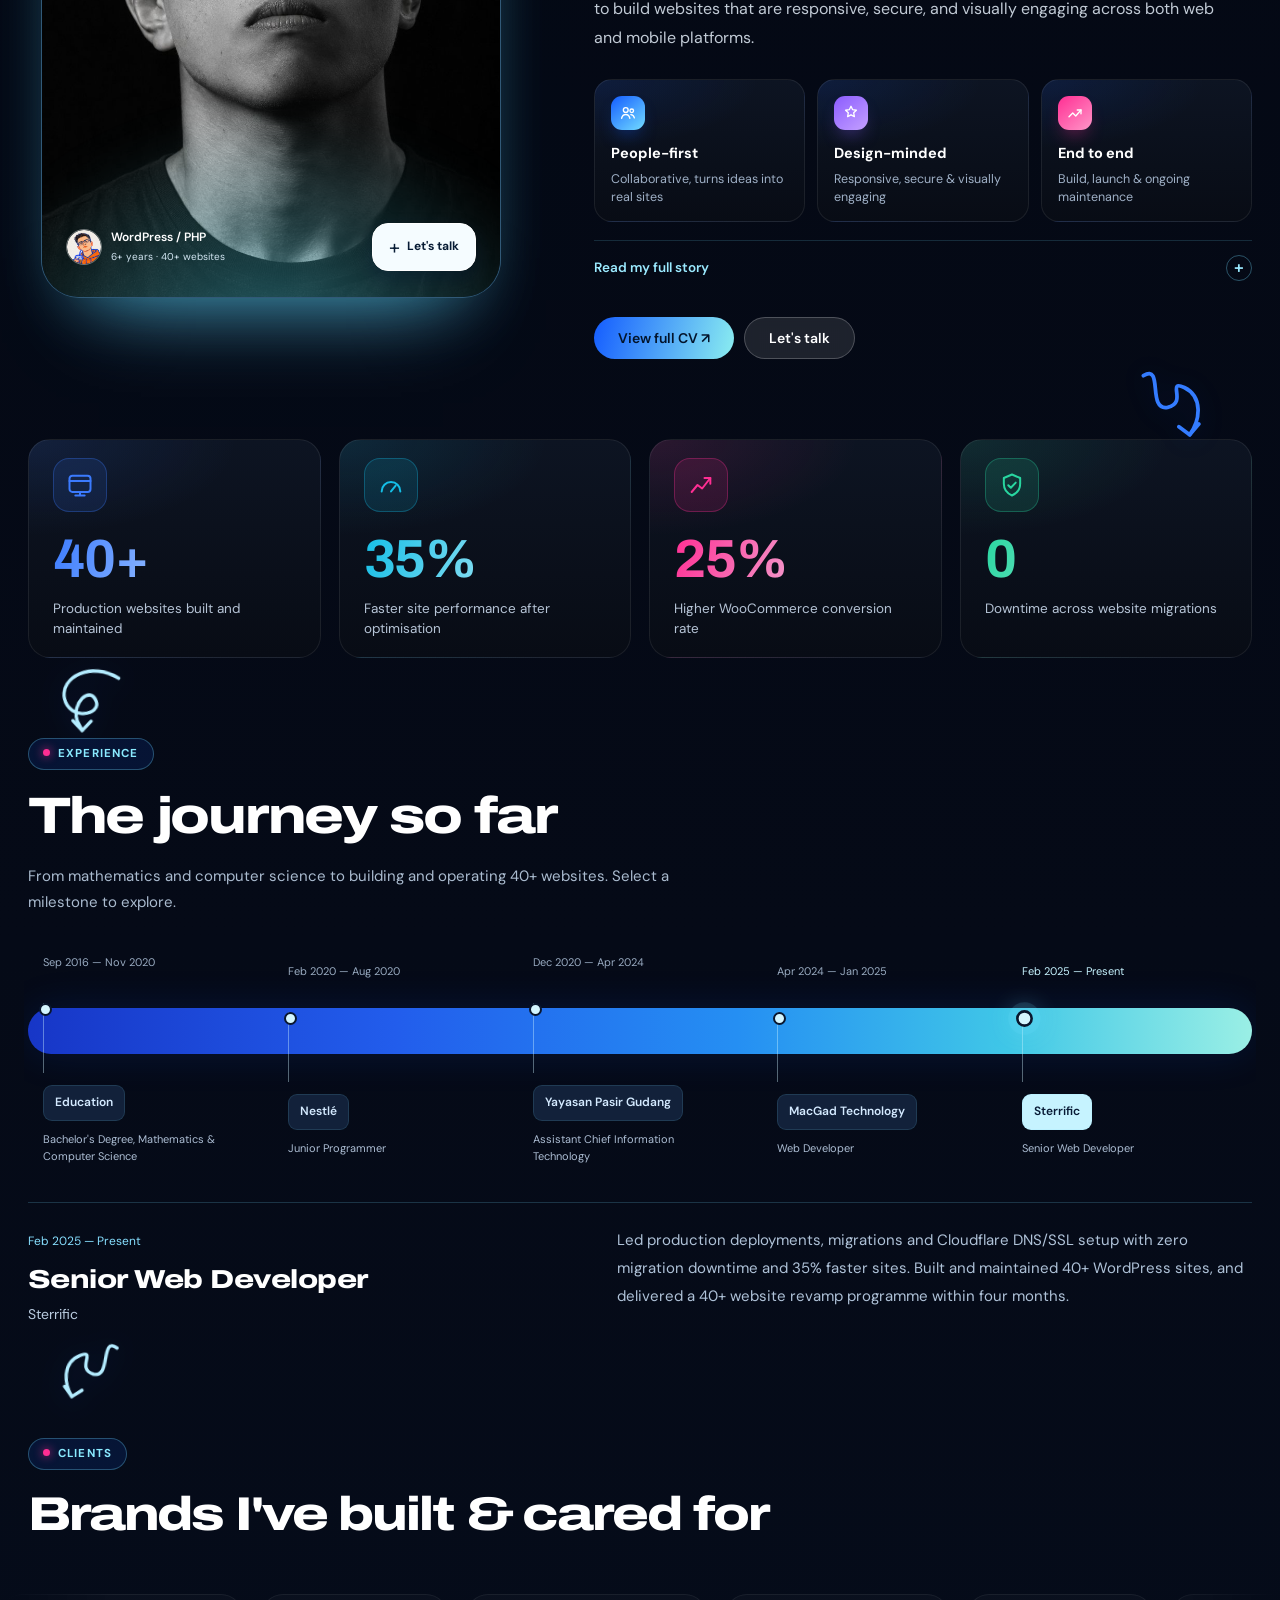
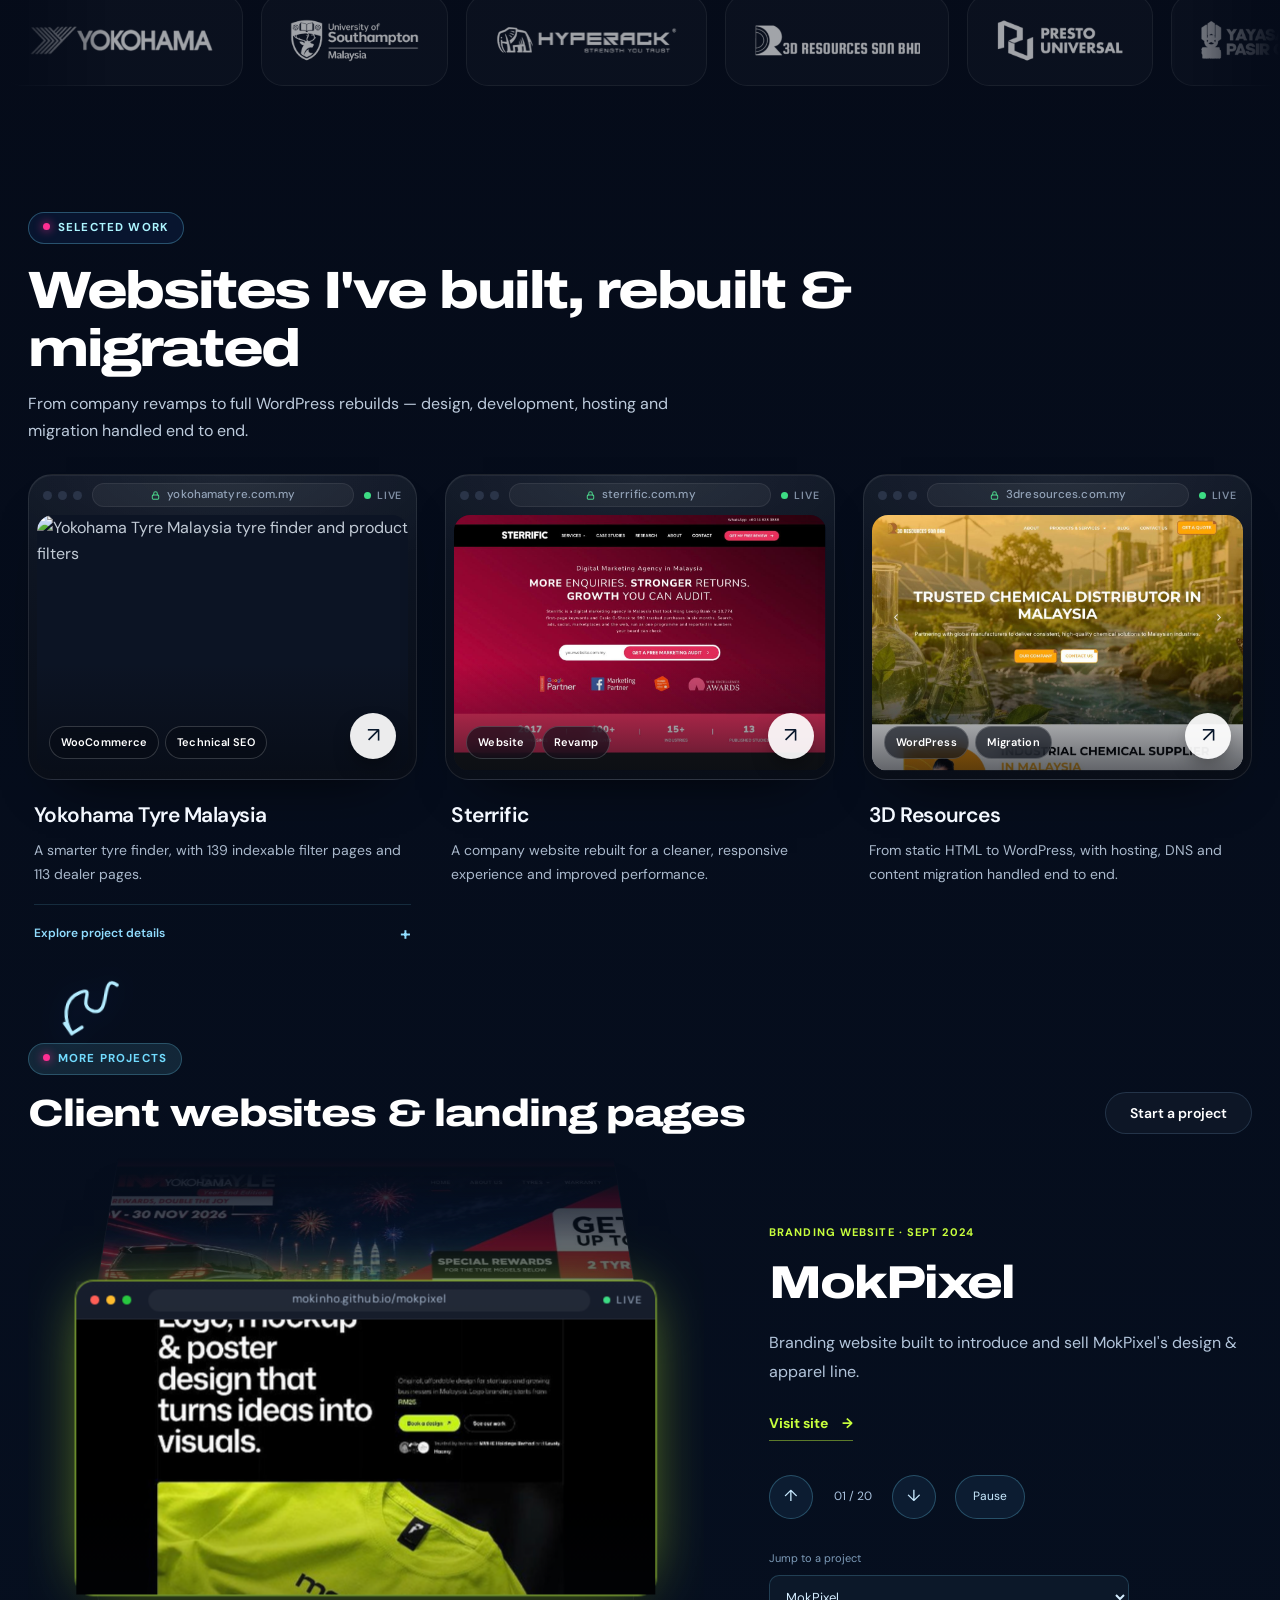
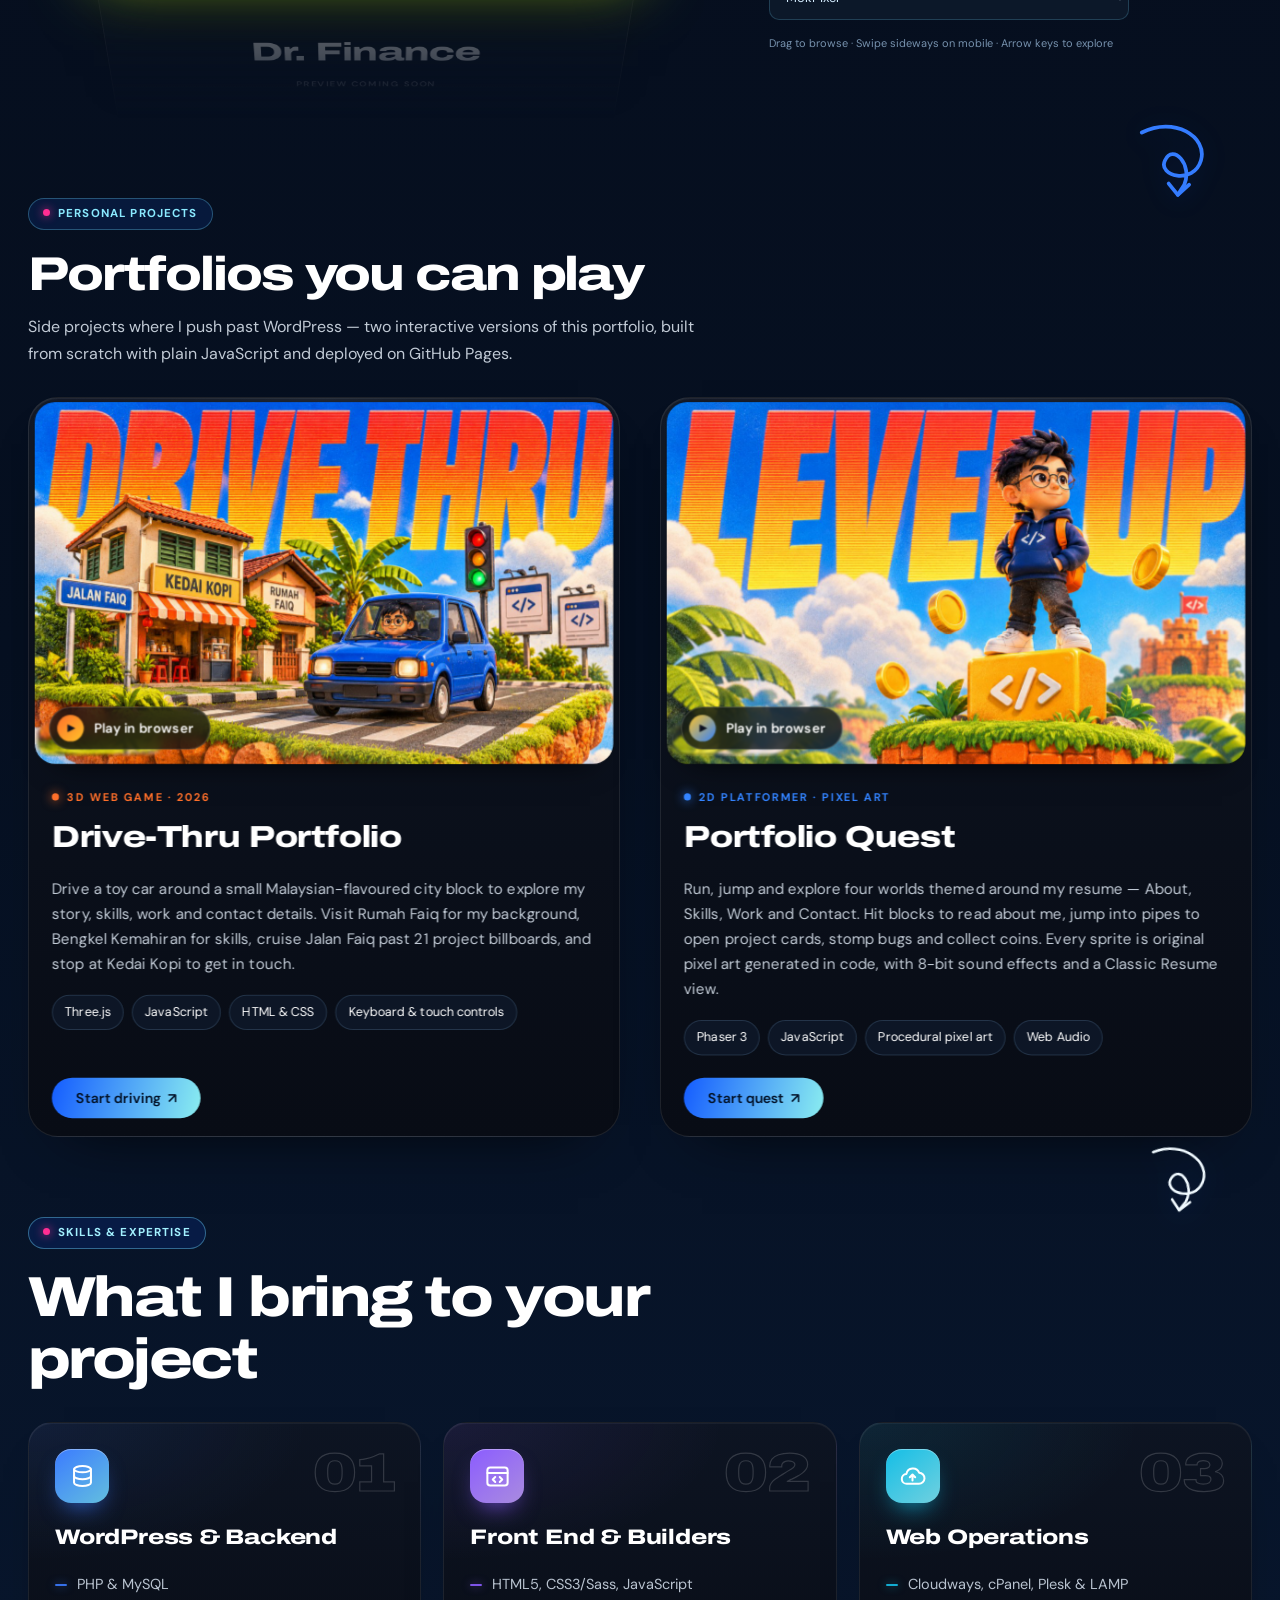
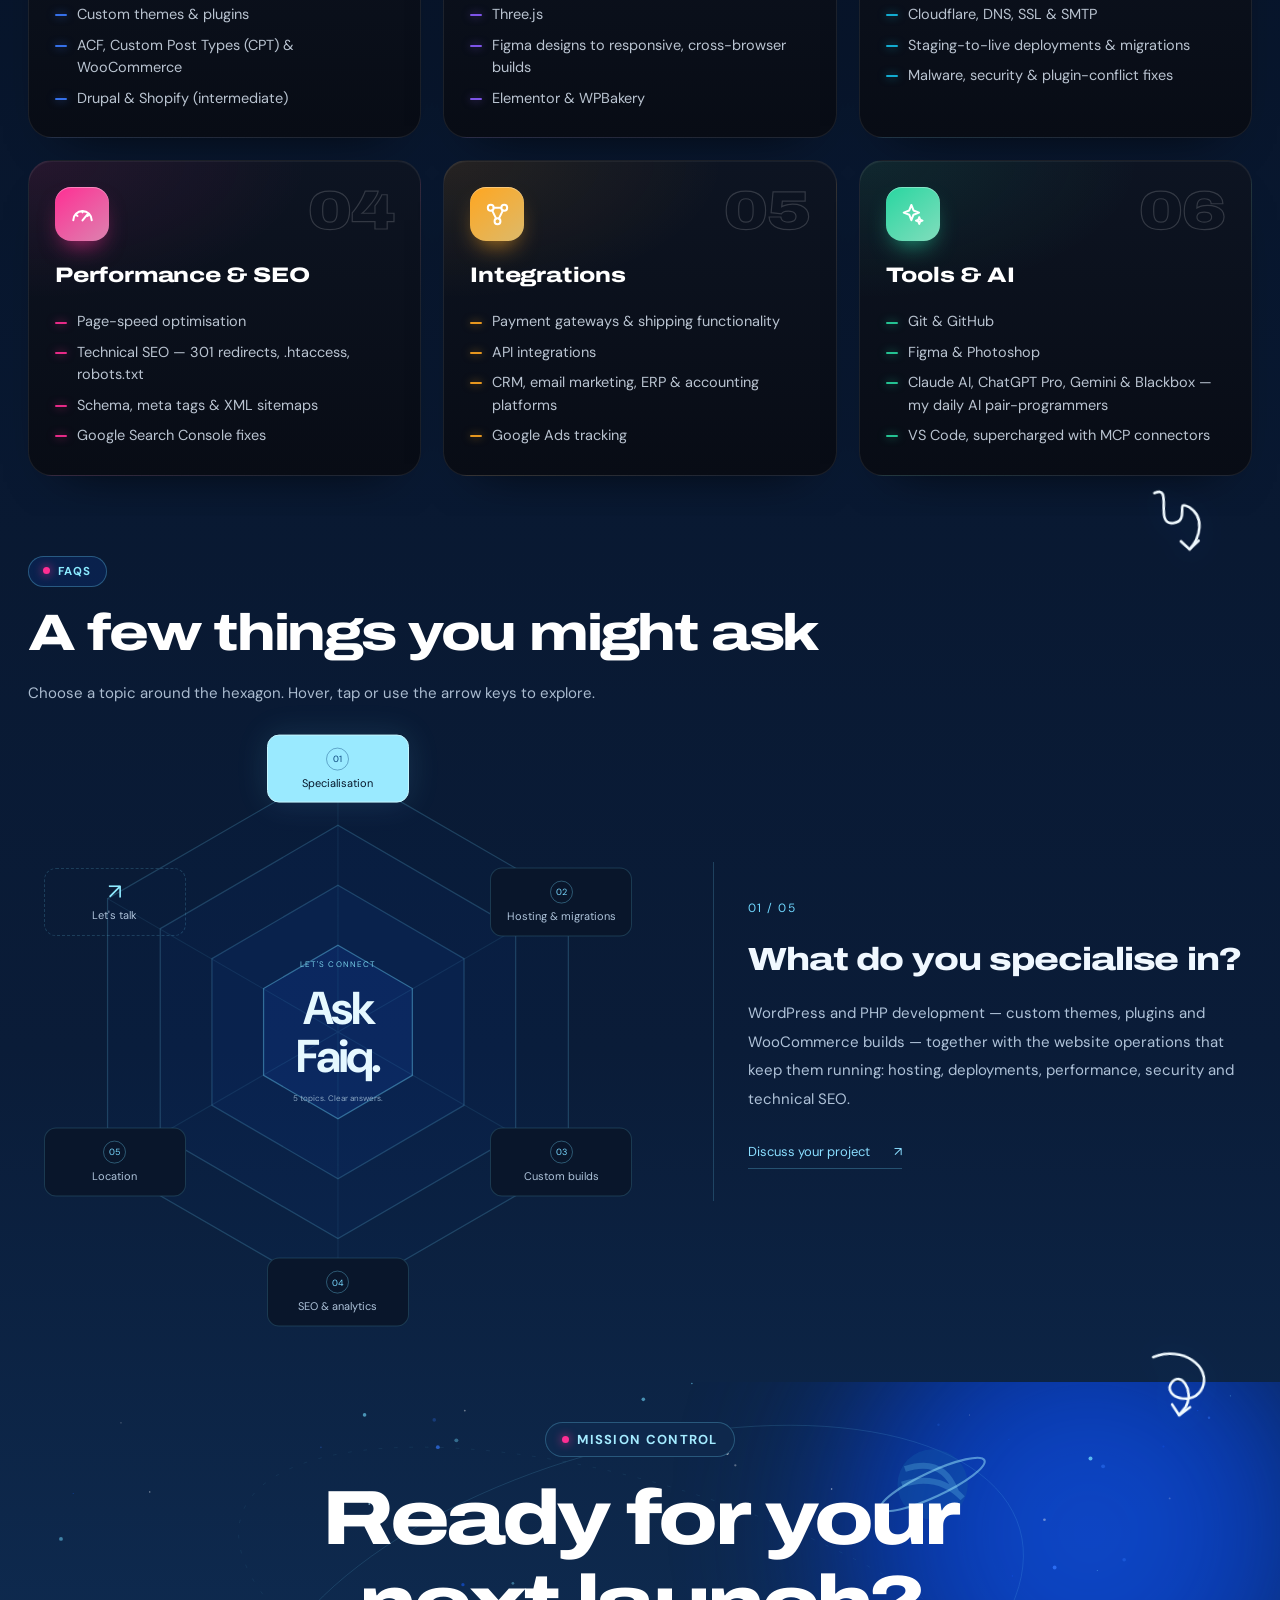
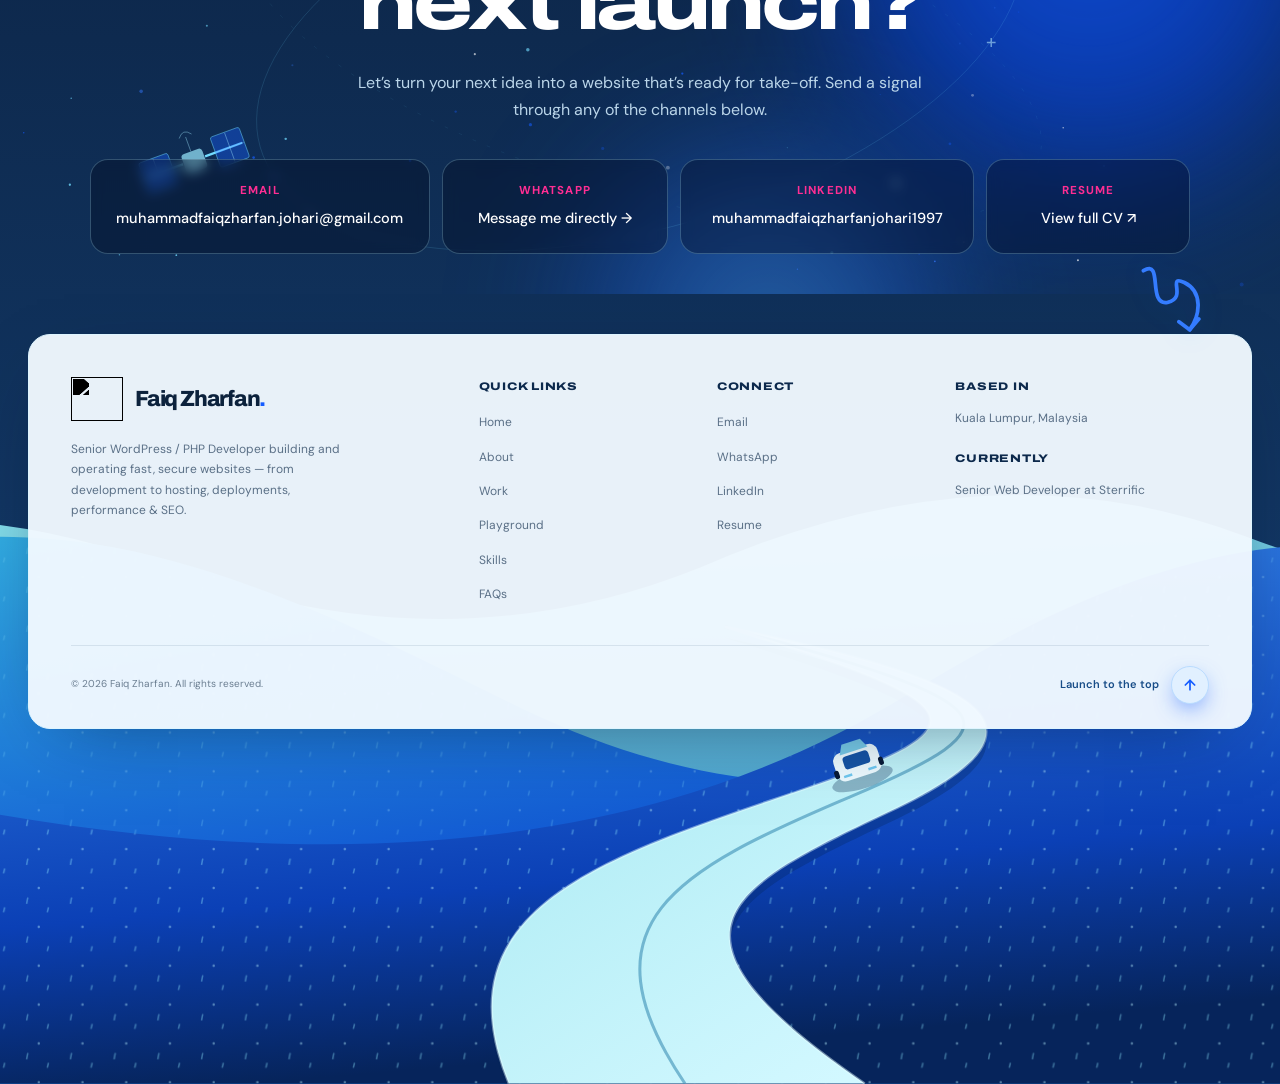
==== commit 9041ff12: "Stats: larger icons" ====
--- a/index.html
+++ b/index.html
@@ -18,7 +18,7 @@
 <link rel="stylesheet" href="clients.css?v=20261118b">
 <link rel="stylesheet" href="more-cards.css?v=20261118">
 <link rel="stylesheet" href="hero-mc.css?v=20261118c">
-<link rel="stylesheet" href="about-mc.css?v=20261118">
+<link rel="stylesheet" href="about-mc.css?v=20261118b">
 <script>(function(d){d.classList.add('intro');setTimeout(function(){if(!document.querySelector('.hero-sub.is-split'))d.classList.remove('intro');},4500);})(document.documentElement);</script>
 </head>
 <body class="cosmic-journey">
--- a/about-mc.css
+++ b/about-mc.css
@@ -84,11 +84,11 @@
 }
 .stats .stat:hover { transform: translateY(-5px); border-color: rgba(var(--st), .4); box-shadow: 0 30px 60px -36px rgba(var(--st), .7); }
 .stats .stat:hover::before { opacity: 1; }
-.stat-ic {
-  display: grid; place-items: center; width: 40px; height: 40px; border-radius: 13px; margin-bottom: 18px;
+.stats .stat .stat-ic {
+  display: grid; place-items: center; width: 54px; height: 54px; border-radius: 16px; margin: 0 0 18px; flex: none;
   color: rgb(var(--st)); background: rgba(var(--st), .12); border: 1px solid rgba(var(--st), .3);
 }
-.stat-ic svg { width: 20px; height: 20px; }
+.stats .stat .stat-ic svg { width: 28px; height: 28px; stroke-width: 1.7; }
 .stats .stat strong {
   font-size: clamp(42px, 4.2vw, 60px); font-variant-numeric: tabular-nums;
   background: linear-gradient(110deg, rgb(var(--st)), #e9fbff); -webkit-background-clip: text; background-clip: text; color: transparent;
@@ -104,7 +104,8 @@
 @media (max-width: 760px) {
   main > .stats { gap: 12px; }
   .stats .stat, .stats .stat + .stat, .stats .stat:first-child { padding: 18px 18px 20px; border-radius: 18px; }
-  .stat-ic { width: 34px; height: 34px; margin-bottom: 12px; }
+  .stats .stat .stat-ic { width: 44px; height: 44px; border-radius: 14px; margin-bottom: 12px; }
+  .stats .stat .stat-ic svg { width: 23px; height: 23px; }
   .stats .stat strong { font-size: 34px; }
   .stats .stat span:not(.stat-ic) { font-size: 12.5px; }
 }
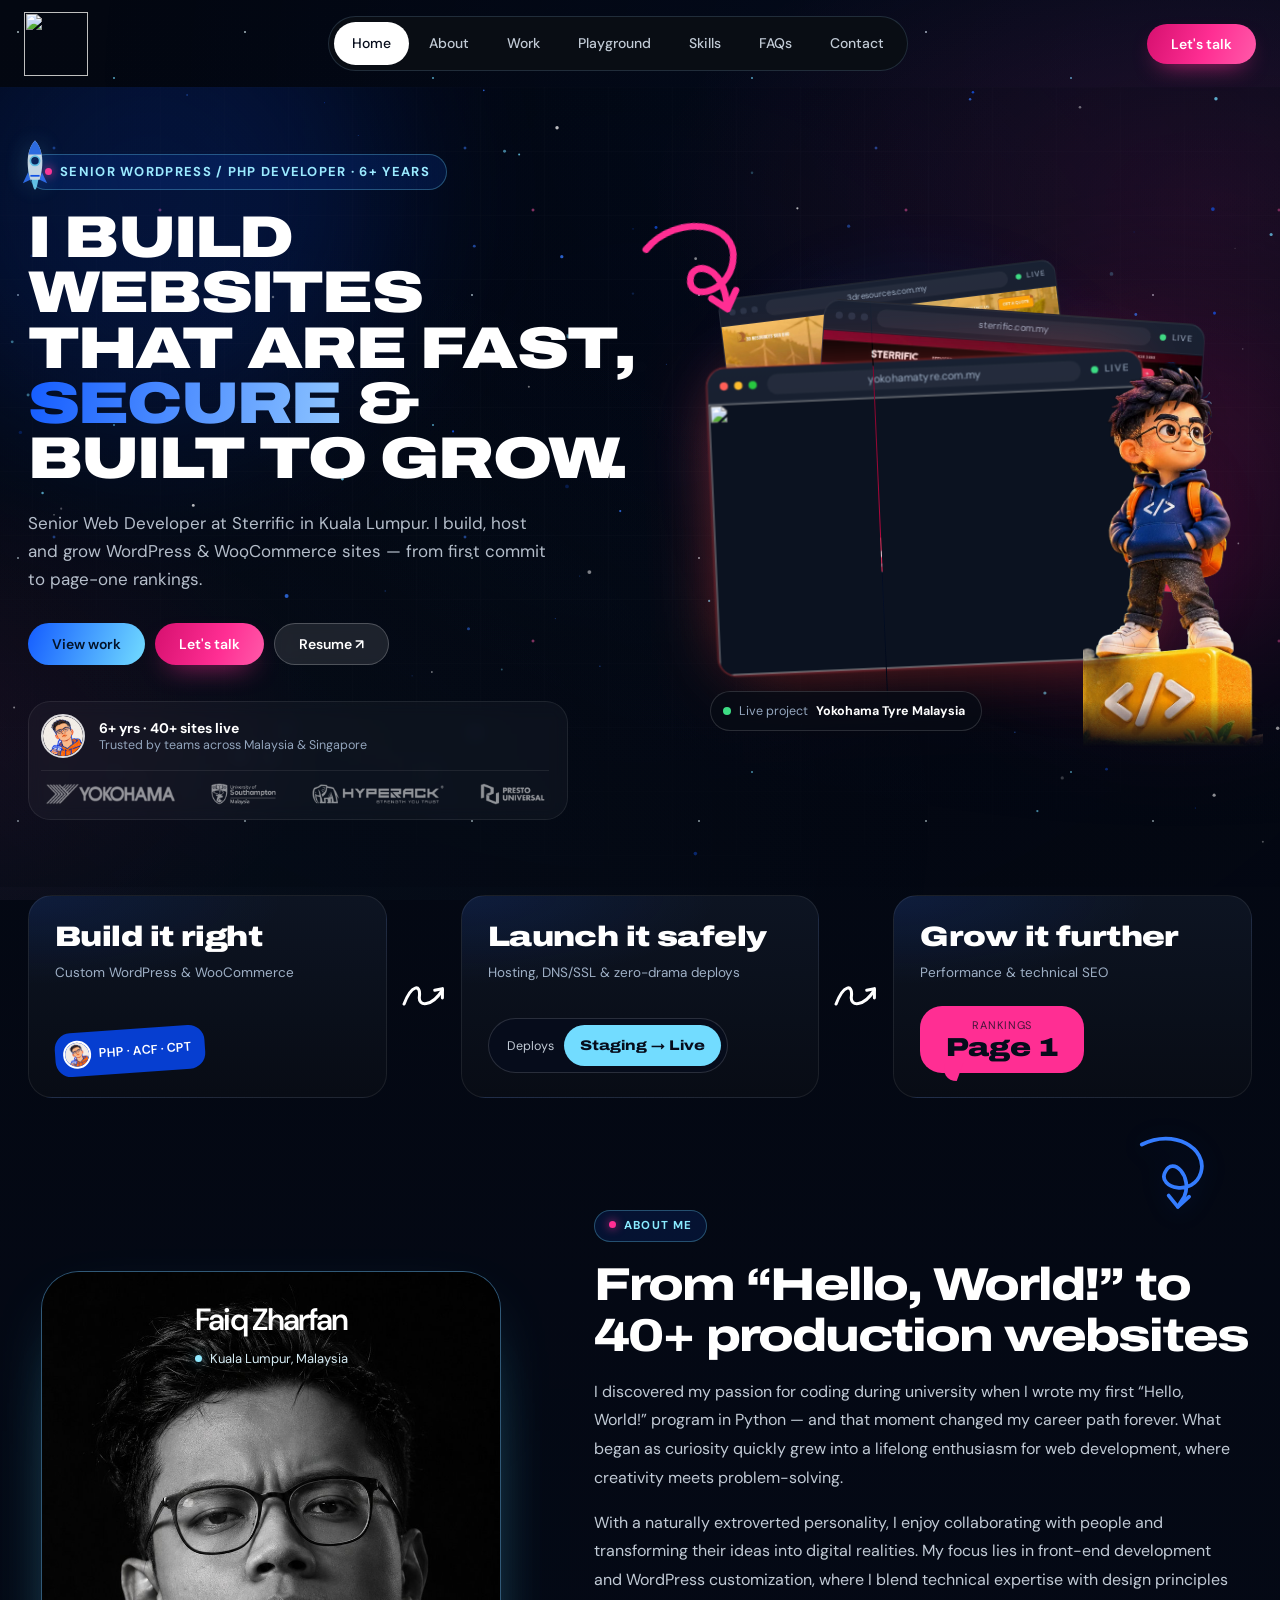
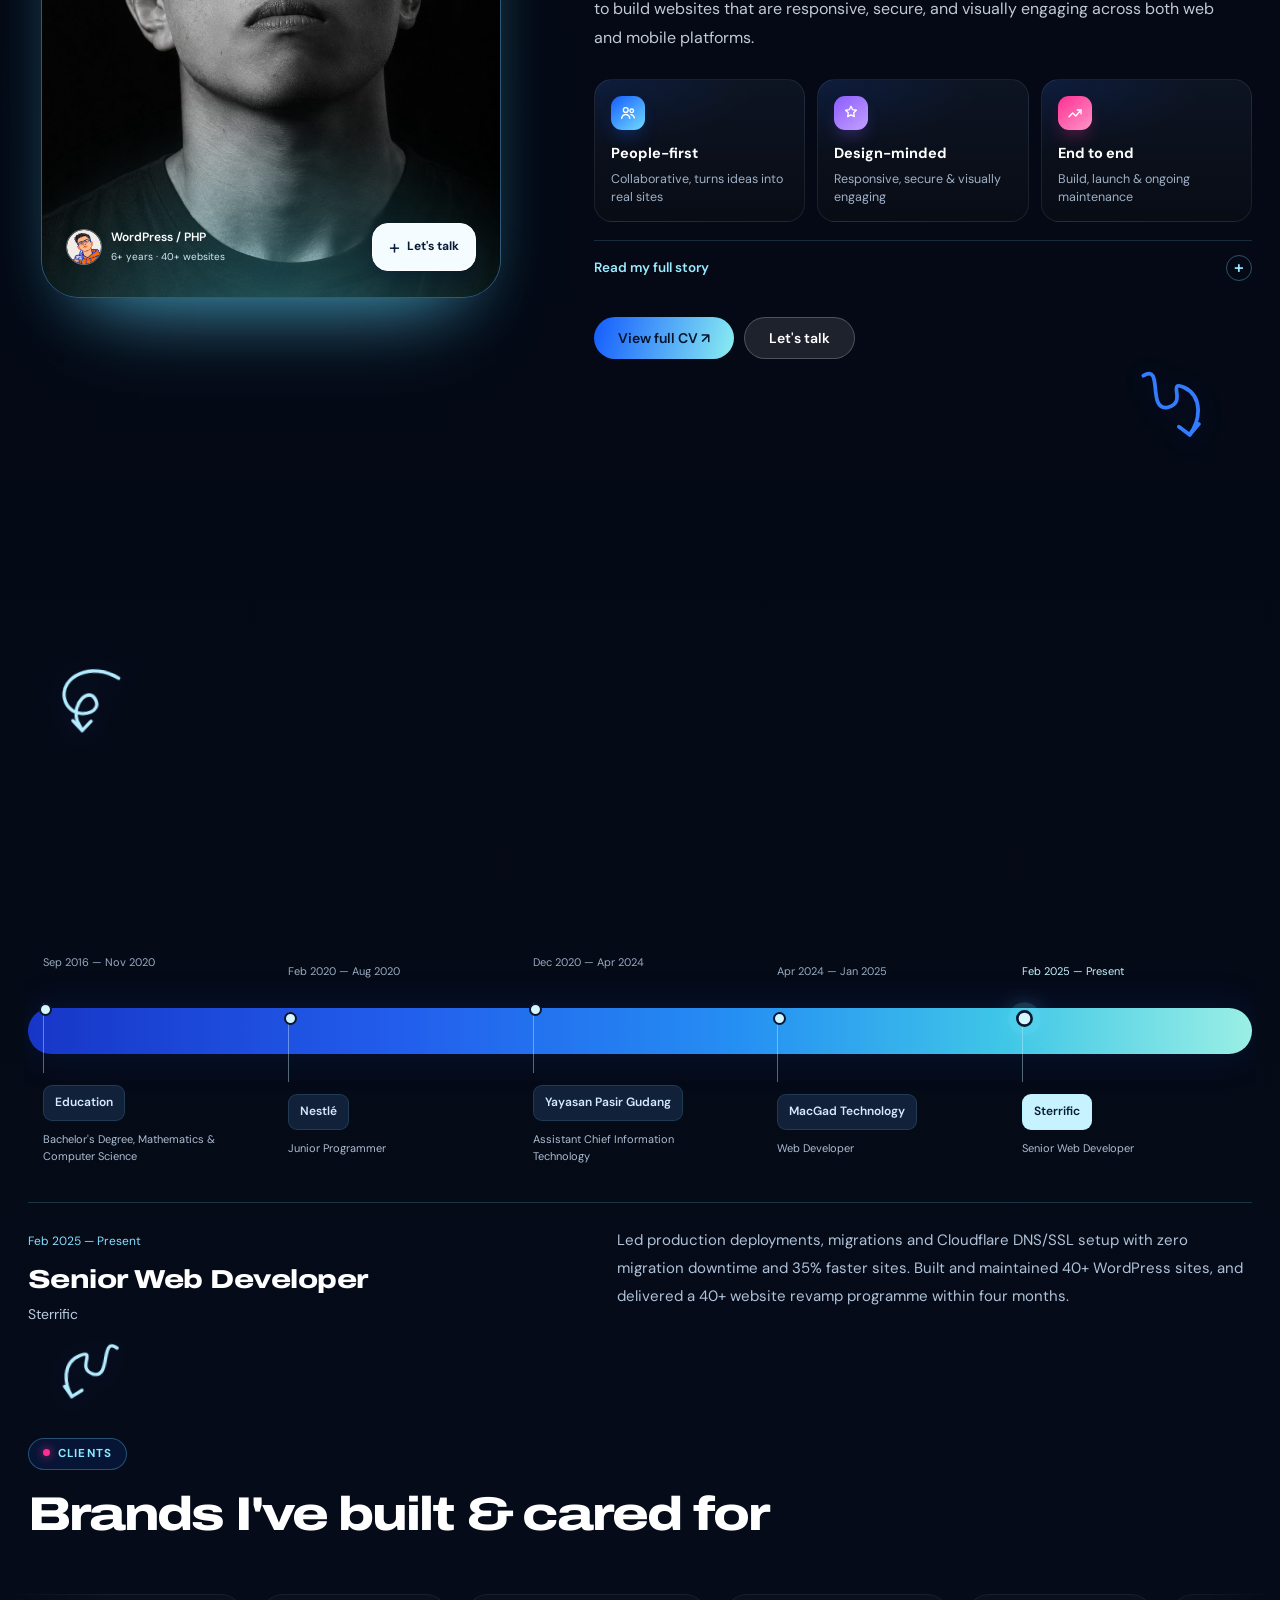
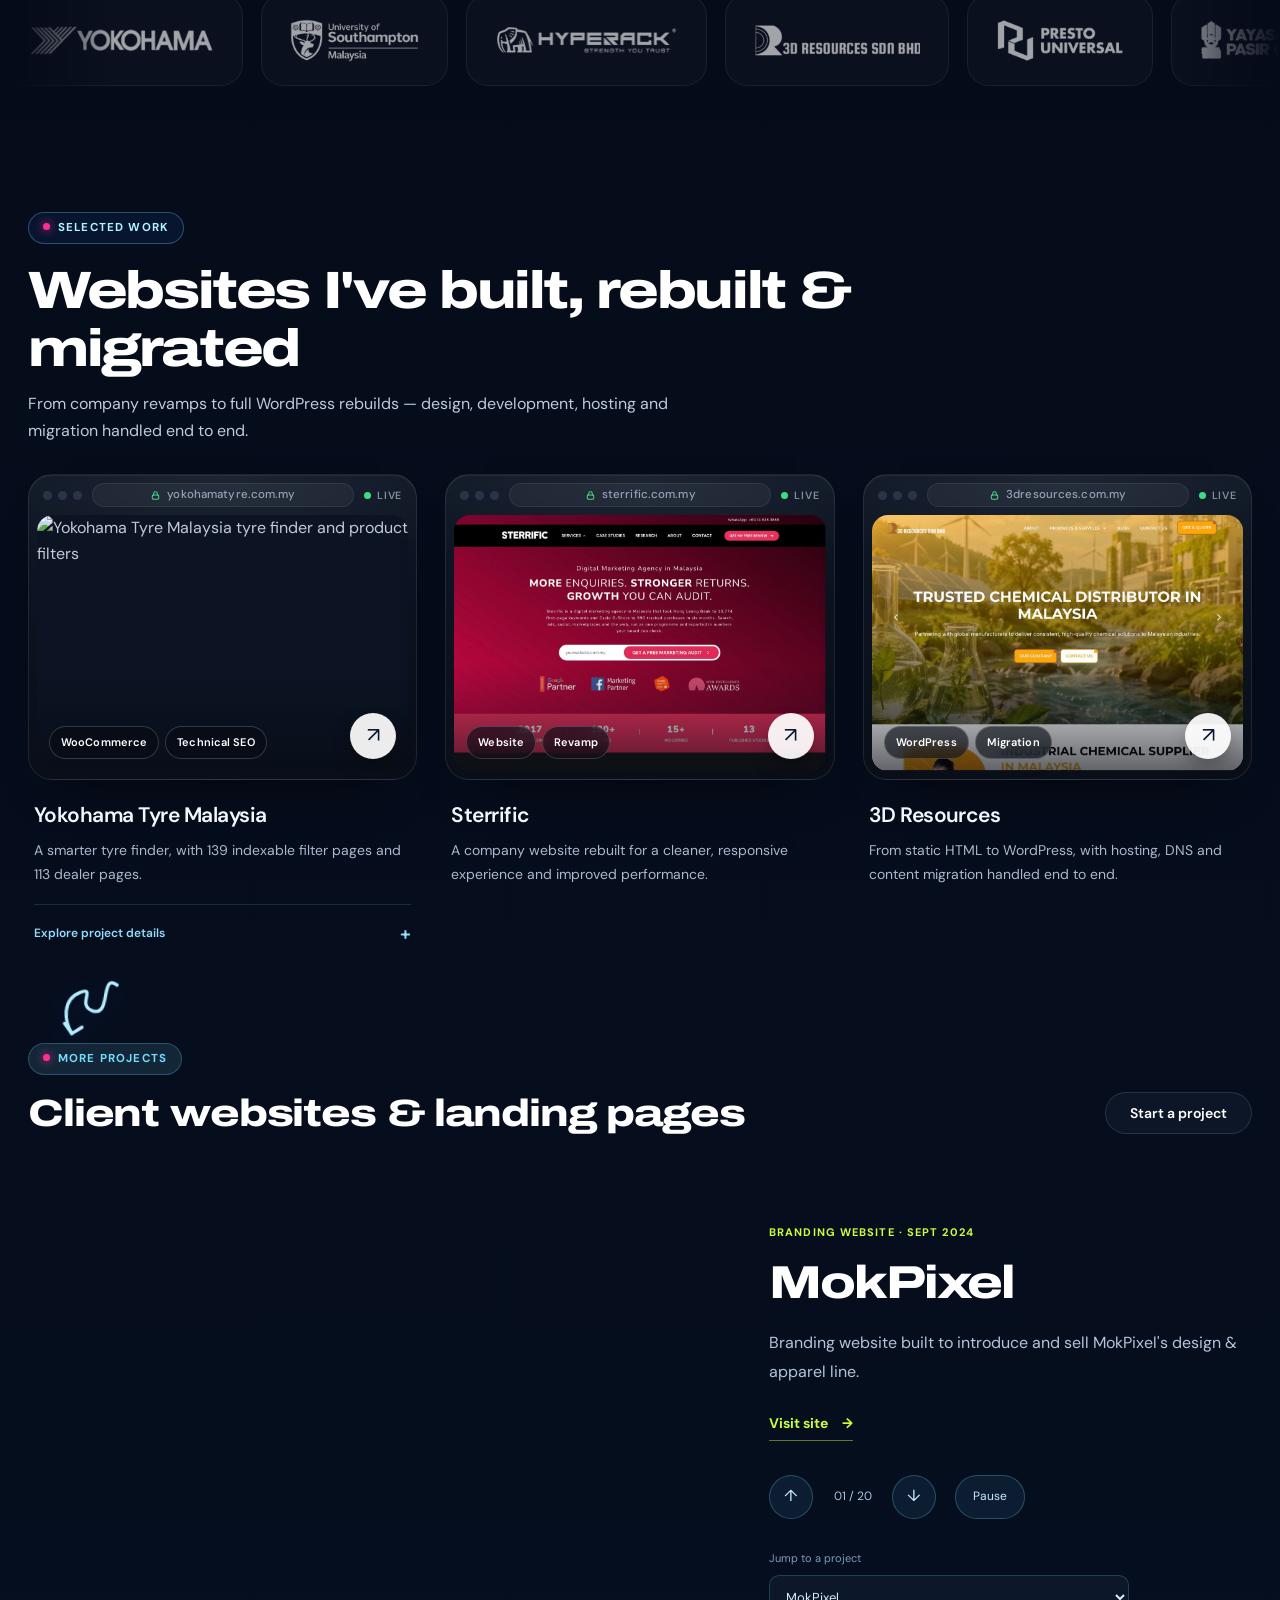
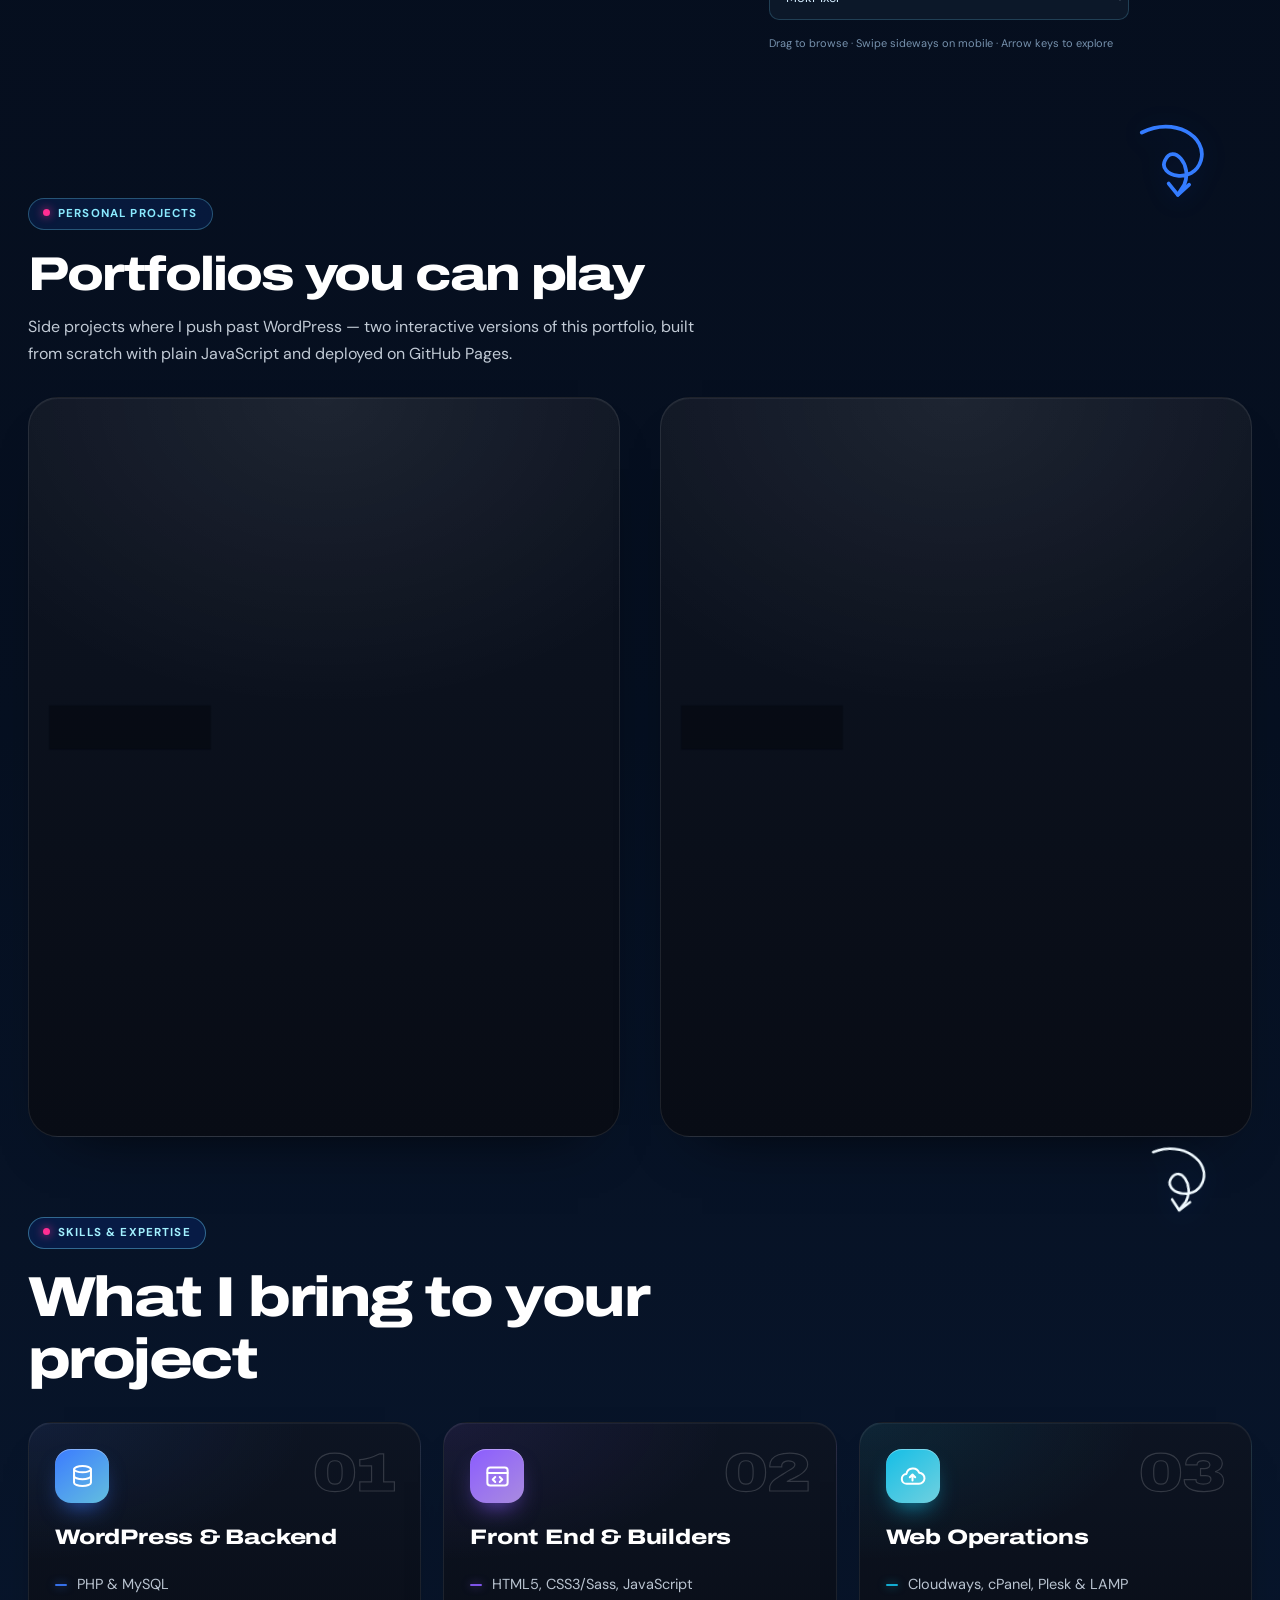
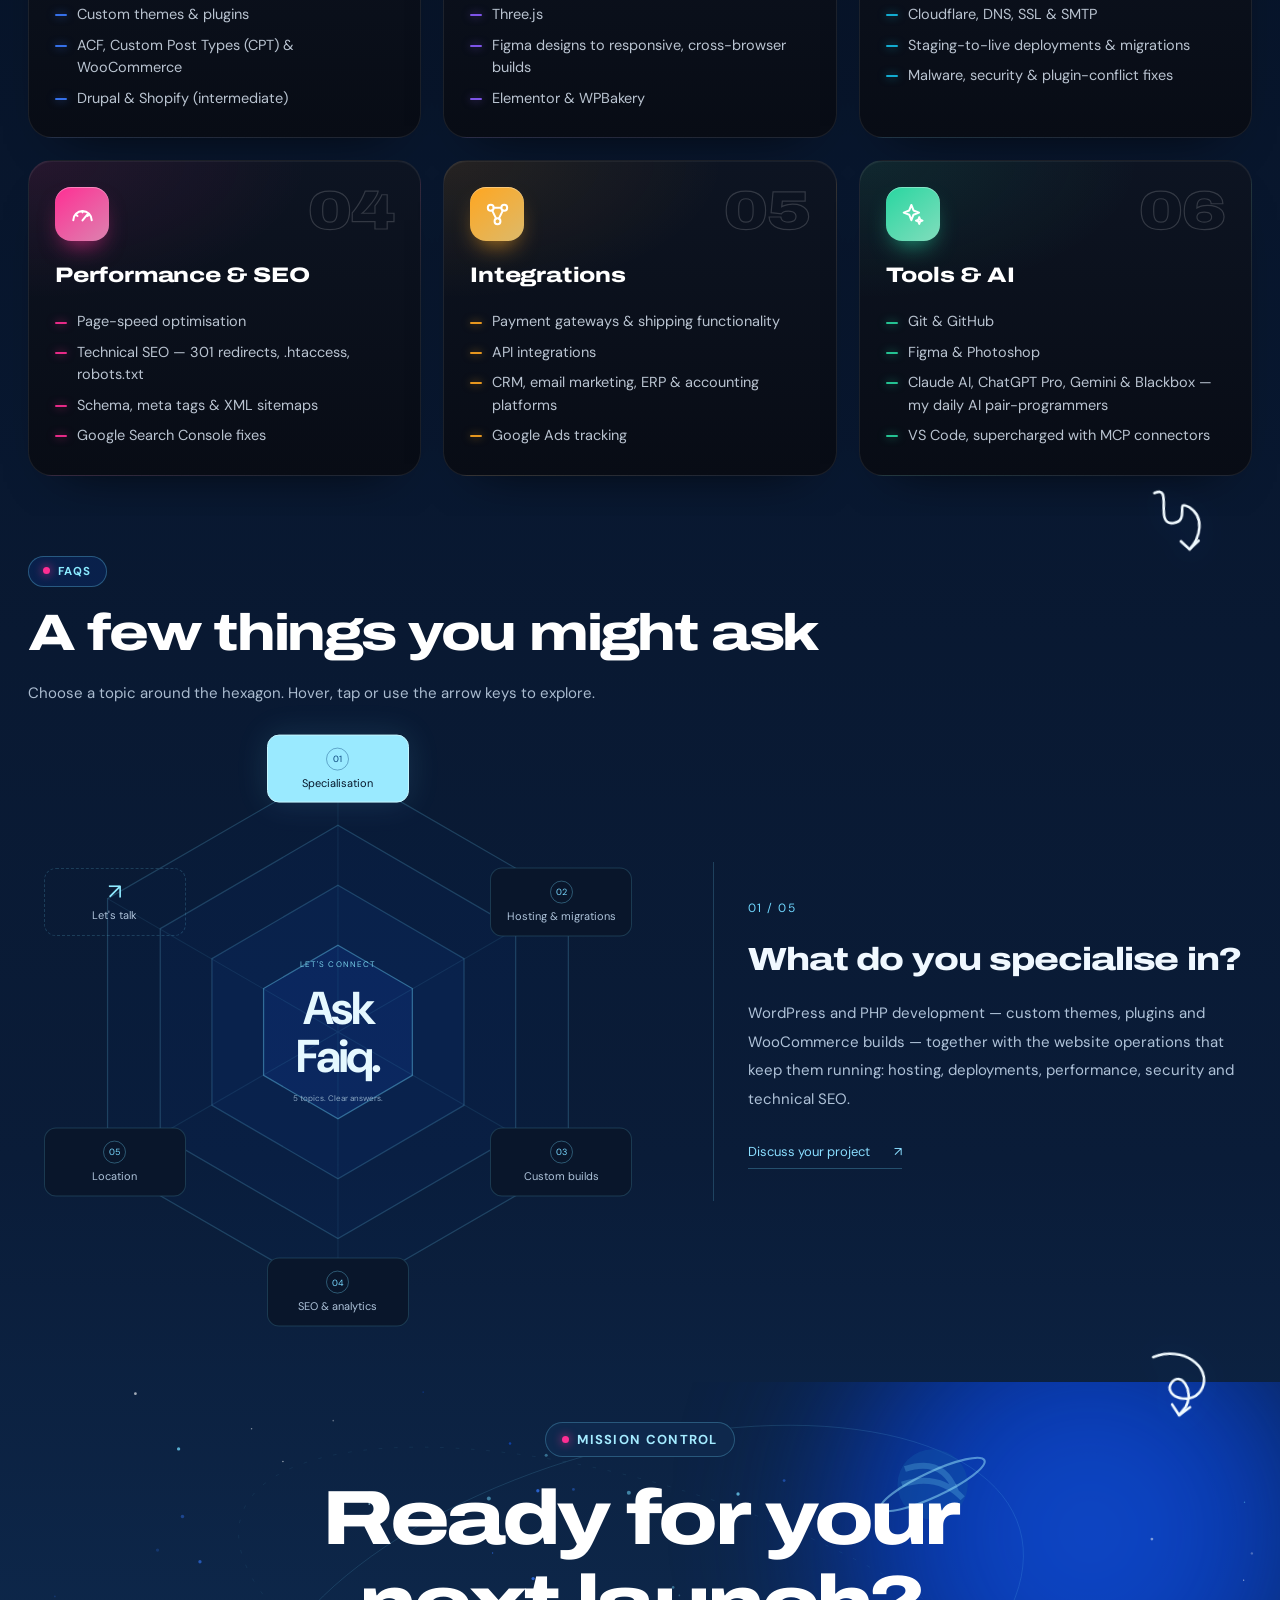
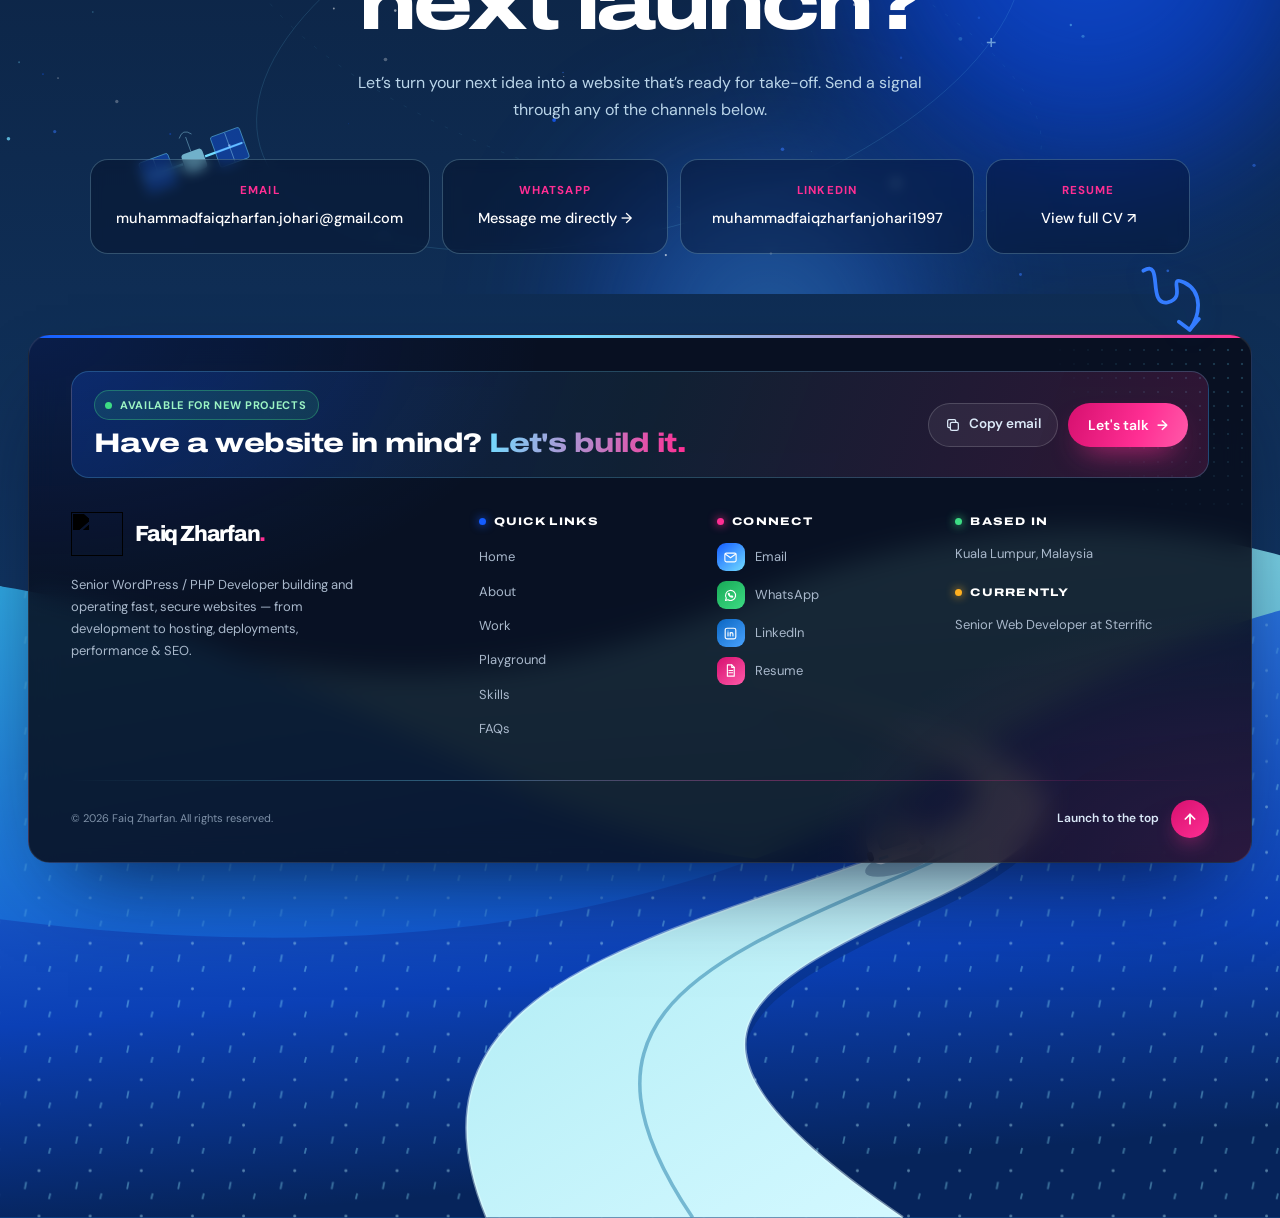
==== commit 155ea53b: "Footer: dark glass panel, accent CTA strip, icon tiles, pink to-top" ====
--- a/index.html
+++ b/index.html
@@ -19,6 +19,7 @@
 <link rel="stylesheet" href="more-cards.css?v=20261118">
 <link rel="stylesheet" href="hero-mc.css?v=20261118c">
 <link rel="stylesheet" href="about-mc.css?v=20261118b">
+<link rel="stylesheet" href="footer-mc.css?v=20261118">
 <script>(function(d){d.classList.add('intro');setTimeout(function(){if(!document.querySelector('.hero-sub.is-split'))d.classList.remove('intro');},4500);})(document.documentElement);</script>
 </head>
 <body class="cosmic-journey">
@@ -878,6 +879,16 @@
     </svg>
   </div>
   <div class="footer-panel">
+    <div class="footer-cta">
+      <div class="fc-copy">
+        <span class="fc-status"><i></i>Available for new projects</span>
+        <p class="fc-title">Have a website in mind? <span>Let's build it.</span></p>
+      </div>
+      <div class="fc-actions">
+        <button type="button" class="fc-copy-email" data-email="muhammadfaiqzharfan.johari@gmail.com" aria-label="Copy email address"><svg viewBox="0 0 24 24" fill="none" stroke="currentColor" stroke-width="1.9" stroke-linecap="round" stroke-linejoin="round" aria-hidden="true"><rect x="8" y="8" width="12" height="12" rx="2.5"/><path d="M16 8V6a2 2 0 0 0-2-2H6a2 2 0 0 0-2 2v8a2 2 0 0 0 2 2h2"/></svg><span class="fc-copy-label">Copy email</span></button>
+        <a href="#contact" class="btn fc-talk">Let's talk <span aria-hidden="true">→</span></a>
+      </div>
+    </div>
     <div class="footer-cols">
       <div class="footer-brand">
         <span class="footer-wordmark">Faiq Zharfan<span aria-hidden="true">.</span></span>
@@ -898,10 +909,10 @@
       <div>
         <h4>Connect</h4>
         <ul>
-          <li><a href="mailto:muhammadfaiqzharfan.johari@gmail.com">Email</a></li>
-          <li><a href="https://wa.link/dkr48l" target="_blank" rel="noopener noreferrer">WhatsApp</a></li>
-          <li><a href="https://www.linkedin.com/in/muhammadfaiqzharfanjohari1997/" target="_blank" rel="noopener noreferrer">LinkedIn</a></li>
-          <li><a href="assets/Muhammad_Faiq_Zharfan_Johari_CV_2026.pdf?v=20261104" target="_blank" rel="noopener noreferrer">Resume</a></li>
+          <li><a href="mailto:muhammadfaiqzharfan.johari@gmail.com" class="fl-ic"><span class="fl-tile" aria-hidden="true"><svg viewBox="0 0 24 24" fill="none" stroke="currentColor" stroke-width="1.8" stroke-linecap="round" stroke-linejoin="round"><rect x="3" y="5" width="18" height="14" rx="2.5"/><path d="M3.5 6.5l8.5 6 8.5-6"/></svg></span>Email</a></li>
+          <li><a href="https://wa.link/dkr48l" target="_blank" rel="noopener noreferrer" class="fl-ic"><span class="fl-tile" aria-hidden="true"><svg viewBox="0 0 24 24" fill="none" stroke="currentColor" stroke-width="1.8" stroke-linecap="round" stroke-linejoin="round"><path d="M4 20l1.3-4A8 8 0 1 1 8 18.7z"/><path d="M9.2 9.3c.2 1.9 1.6 3.6 3.6 4.4l1.1-1 1.6.7-.3 1.4c-2.9.3-6.3-2.6-6.9-5.6l1.3-.6.8 1.6z"/></svg></span>WhatsApp</a></li>
+          <li><a href="https://www.linkedin.com/in/muhammadfaiqzharfanjohari1997/" target="_blank" rel="noopener noreferrer" class="fl-ic"><span class="fl-tile" aria-hidden="true"><svg viewBox="0 0 24 24" fill="none" stroke="currentColor" stroke-width="1.8" stroke-linecap="round" stroke-linejoin="round"><rect x="3.5" y="3.5" width="17" height="17" rx="3"/><path d="M8 10.5V16M8 8v.01M11.5 16v-3.2a2.2 2.2 0 0 1 4.4 0V16M11.5 10.5V16"/></svg></span>LinkedIn</a></li>
+          <li><a href="assets/Muhammad_Faiq_Zharfan_Johari_CV_2026.pdf?v=20261104" target="_blank" rel="noopener noreferrer" class="fl-ic"><span class="fl-tile" aria-hidden="true"><svg viewBox="0 0 24 24" fill="none" stroke="currentColor" stroke-width="1.8" stroke-linecap="round" stroke-linejoin="round"><path d="M7 3h7l4 4v14H7z"/><path d="M14 3v4h4M9.5 12h6M9.5 15.5h6"/></svg></span>Resume</a></li>
         </ul>
       </div>
       <div>
@@ -929,7 +940,8 @@
 <script src="skill-cards.js?v=20261118" defer></script>
 <script src="work-cards.js?v=20261118" defer></script>
 <script src="more-cards.js?v=20261118" defer></script>
-<script src="hero-mc.js?v=20261118b" defer></script>
+<script src="hero-mc.js?v=20261118c" defer></script>
 <script src="about-mc.js?v=20261118" defer></script>
+<script src="footer-mc.js?v=20261118" defer></script>
 </body>
 </html>
--- a/footer-mc.css
+++ b/footer-mc.css
@@ -0,0 +1,135 @@
+/* ==========================================================================
+   Footer — dark glass panel with accents, matched to the card system.
+   Gradient top edge, a CTA strip (status + copy email + Let's talk),
+   colour-coded column markers, icon tiles on Connect, pink "to top".
+   ========================================================================== */
+
+footer.landscape-footer .footer-panel {
+  --fp-blue: #145cff; --fp-cyan: #72dcff; --fp-pink: #ff2e93;
+  position: relative; overflow: hidden; isolation: isolate;
+  background:
+    radial-gradient(70% 90% at 0% 0%, rgba(20, 92, 255, .18), transparent 60%),
+    radial-gradient(60% 80% at 100% 100%, rgba(255, 46, 147, .14), transparent 60%),
+    rgba(7, 12, 26, .86);
+  backdrop-filter: blur(14px); -webkit-backdrop-filter: blur(14px);
+  color: #b8c6d8; border: 1px solid rgba(255, 255, 255, .1);
+  box-shadow: 0 40px 90px -40px rgba(0, 10, 40, .9), inset 0 1px 0 rgba(255, 255, 255, .06);
+}
+/* gradient top edge */
+footer.landscape-footer .footer-panel::before {
+  content: ""; position: absolute; left: 0; right: 0; top: 0; height: 3px; z-index: 1;
+  background: linear-gradient(90deg, var(--fp-blue), var(--fp-cyan) 45%, var(--fp-pink));
+}
+/* soft dot grid in the corner */
+footer.landscape-footer .footer-panel::after {
+  content: ""; position: absolute; right: -20px; top: -20px; width: 260px; height: 200px; z-index: -1; pointer-events: none;
+  background-image: radial-gradient(circle, rgba(114, 220, 255, .28) 1.2px, transparent 1.6px);
+  background-size: 14px 14px;
+  -webkit-mask-image: radial-gradient(circle at 100% 0%, #000, transparent 70%); mask-image: radial-gradient(circle at 100% 0%, #000, transparent 70%);
+}
+
+/* ---------- CTA strip ---------- */
+.footer-cta {
+  display: flex; align-items: center; justify-content: space-between; gap: 20px; flex-wrap: wrap;
+  margin: -6px 0 34px; padding: 18px 20px 18px 22px; border-radius: 18px;
+  background: linear-gradient(110deg, rgba(20, 92, 255, .22), rgba(114, 220, 255, .08) 50%, rgba(255, 46, 147, .16));
+  border: 1px solid rgba(114, 220, 255, .22);
+}
+.fc-copy { display: flex; flex-direction: column; gap: 8px; min-width: 0; }
+.fc-status {
+  display: inline-flex; align-items: center; gap: 8px; width: fit-content;
+  padding: 5px 12px 5px 10px; border-radius: 999px;
+  background: rgba(61, 220, 132, .12); border: 1px solid rgba(61, 220, 132, .35);
+  color: #9cf5c4; font-size: 11px; font-weight: 700; letter-spacing: .06em; text-transform: uppercase;
+}
+.fc-status i { width: 7px; height: 7px; border-radius: 50%; background: #3ddc84; animation: sel-live 2s ease-out infinite; }
+.fc-title {
+  margin: 0; font-family: var(--font-display); font-stretch: 125%; font-weight: 800;
+  font-size: clamp(20px, 2.1vw, 28px); letter-spacing: -.02em; line-height: 1.15; color: #fff;
+}
+.fc-title span {
+  background: linear-gradient(100deg, var(--fp-cyan), var(--fp-pink)); -webkit-background-clip: text; background-clip: text; color: transparent;
+}
+.fc-actions { display: flex; align-items: center; gap: 10px; flex-wrap: wrap; }
+.fc-copy-email {
+  appearance: none; cursor: pointer; font: inherit;
+  display: inline-flex; align-items: center; gap: 8px; height: 44px; padding: 0 16px;
+  border-radius: 999px; color: #dbe9f8; font-size: 13.5px; font-weight: 600;
+  background: rgba(255, 255, 255, .06); border: 1px solid rgba(255, 255, 255, .16);
+  transition: background .25s ease, border-color .25s ease, color .25s ease;
+}
+.fc-copy-email svg { width: 16px; height: 16px; }
+.fc-copy-email:hover { background: rgba(255, 255, 255, .12); border-color: rgba(114, 220, 255, .5); color: #fff; }
+.fc-copy-email.is-copied { border-color: rgba(61, 220, 132, .6); color: #9cf5c4; }
+.fc-copy-email:focus-visible { outline: 2px solid var(--fp-cyan); outline-offset: 3px; }
+footer .btn.fc-talk {
+  height: 44px; display: inline-flex; align-items: center; gap: 8px; padding: 0 20px;
+  background: linear-gradient(110deg, #d6106f, var(--fp-pink) 60%, #ff5aa9); color: #fff;
+  box-shadow: 0 14px 30px -14px rgba(255, 46, 147, .95);
+}
+footer .btn.fc-talk span { transition: transform .3s var(--ease); }
+footer .btn.fc-talk:hover span { transform: translateX(4px); }
+
+/* ---------- columns ---------- */
+footer.landscape-footer .footer-wordmark { color: #fff; }
+footer.landscape-footer .footer-wordmark > span { color: var(--fp-pink); }
+footer.landscape-footer .footer-brand p { color: #9fb0c6; }
+footer.landscape-footer h4 {
+  display: flex; align-items: center; gap: 8px; color: #fff; font-size: 11px; letter-spacing: .12em;
+}
+footer.landscape-footer h4::before {
+  content: ""; width: 7px; height: 7px; border-radius: 50%; background: var(--fp-cyan); box-shadow: 0 0 10px currentColor;
+}
+footer.landscape-footer .footer-cols > div:nth-child(2) h4::before { background: var(--fp-blue); color: var(--fp-blue); }
+footer.landscape-footer .footer-cols > div:nth-child(3) h4::before { background: var(--fp-pink); color: var(--fp-pink); }
+footer.landscape-footer .footer-cols > div:nth-child(4) h4::before { background: #3ddc84; color: #3ddc84; }
+footer.landscape-footer .footer-cols > div:nth-child(4) h4 + p + h4 { margin-top: 18px; }
+footer.landscape-footer .footer-cols > div:nth-child(4) h4:nth-of-type(2)::before { background: #ffb020; color: #ffb020; }
+
+footer.landscape-footer li a, footer.landscape-footer .footer-cols > div > p { color: #a9b8cb; font-size: 13px; }
+footer.landscape-footer li a { position: relative; }
+footer.landscape-footer li a:hover { color: #fff; transform: translateX(3px); }
+footer.landscape-footer .footer-cols > div:nth-child(2) li a::after {
+  content: "→"; position: absolute; right: -16px; top: 0; opacity: 0; color: var(--fp-cyan);
+  transition: opacity .25s ease, transform .3s var(--ease); transform: translateX(-4px);
+}
+footer.landscape-footer .footer-cols > div:nth-child(2) li a:hover::after { opacity: 1; transform: none; }
+
+/* Connect: icon tiles */
+footer.landscape-footer a.fl-ic { display: inline-flex; align-items: center; gap: 10px; }
+.fl-tile {
+  display: grid; place-items: center; width: 28px; height: 28px; border-radius: 9px; flex: none;
+  color: #fff; transition: transform .35s var(--ease), box-shadow .35s ease;
+}
+.fl-tile svg { width: 15px; height: 15px; }
+footer .footer-cols li:nth-child(1) .fl-tile { background: linear-gradient(140deg, #145cff, #72dcff); }
+footer .footer-cols li:nth-child(2) .fl-tile { background: linear-gradient(140deg, #18a957, #3ddc84); }
+footer .footer-cols li:nth-child(3) .fl-tile { background: linear-gradient(140deg, #0a66c2, #4aa3ff); }
+footer .footer-cols li:nth-child(4) .fl-tile { background: linear-gradient(140deg, #d6106f, #ff5aa9); }
+footer.landscape-footer a.fl-ic:hover .fl-tile { transform: rotate(-8deg) scale(1.08); box-shadow: 0 8px 18px -8px rgba(114, 220, 255, .8); }
+
+/* ---------- bottom bar ---------- */
+footer.landscape-footer .footer-bottom {
+  position: relative; border-top: 0; color: #7f91a8; font-size: 11px;
+}
+footer.landscape-footer .footer-bottom::before {
+  content: ""; position: absolute; left: 0; right: 0; top: 0; height: 1px;
+  background: linear-gradient(90deg, transparent, rgba(114, 220, 255, .35), rgba(255, 46, 147, .35), transparent);
+}
+footer.landscape-footer .to-top { color: #dbe9f8; font-size: 12px; font-weight: 600; }
+footer.landscape-footer .to-top-icon {
+  background: linear-gradient(140deg, #d6106f, #ff2e93); color: #fff; border: 0;
+  box-shadow: 0 10px 22px -10px rgba(255, 46, 147, .95); transition: transform .35s var(--ease);
+}
+footer.landscape-footer .to-top:hover { color: #fff; }
+footer.landscape-footer .to-top:hover .to-top-icon { transform: translateY(-4px); }
+footer.landscape-footer a:focus-visible { outline-color: var(--fp-cyan); }
+
+@media (max-width: 760px) {
+  .footer-cta { padding: 16px; margin-bottom: 26px; }
+  .fc-actions { width: 100%; }
+  .fc-copy-email, footer .btn.fc-talk { flex: 1 1 auto; justify-content: center; }
+}
+@media (prefers-reduced-motion: reduce) {
+  .fc-status i { animation: none; }
+}
